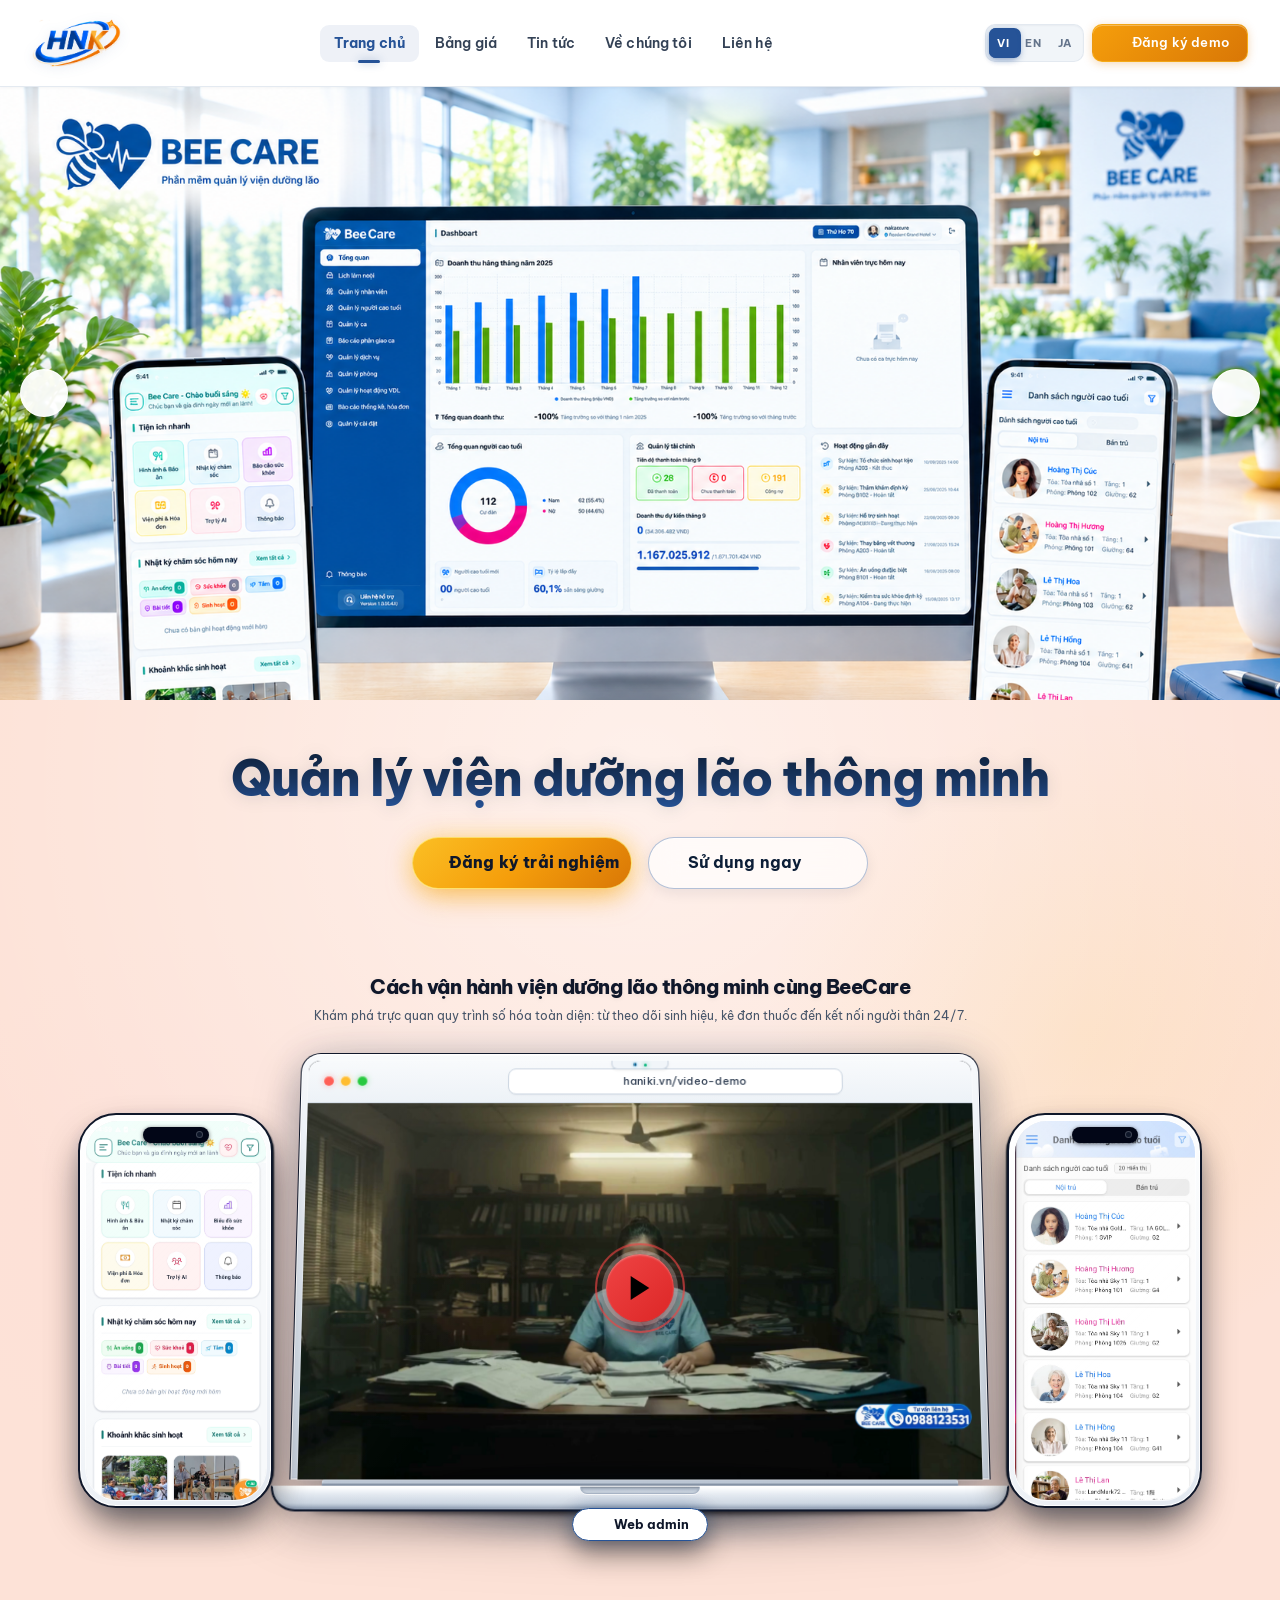
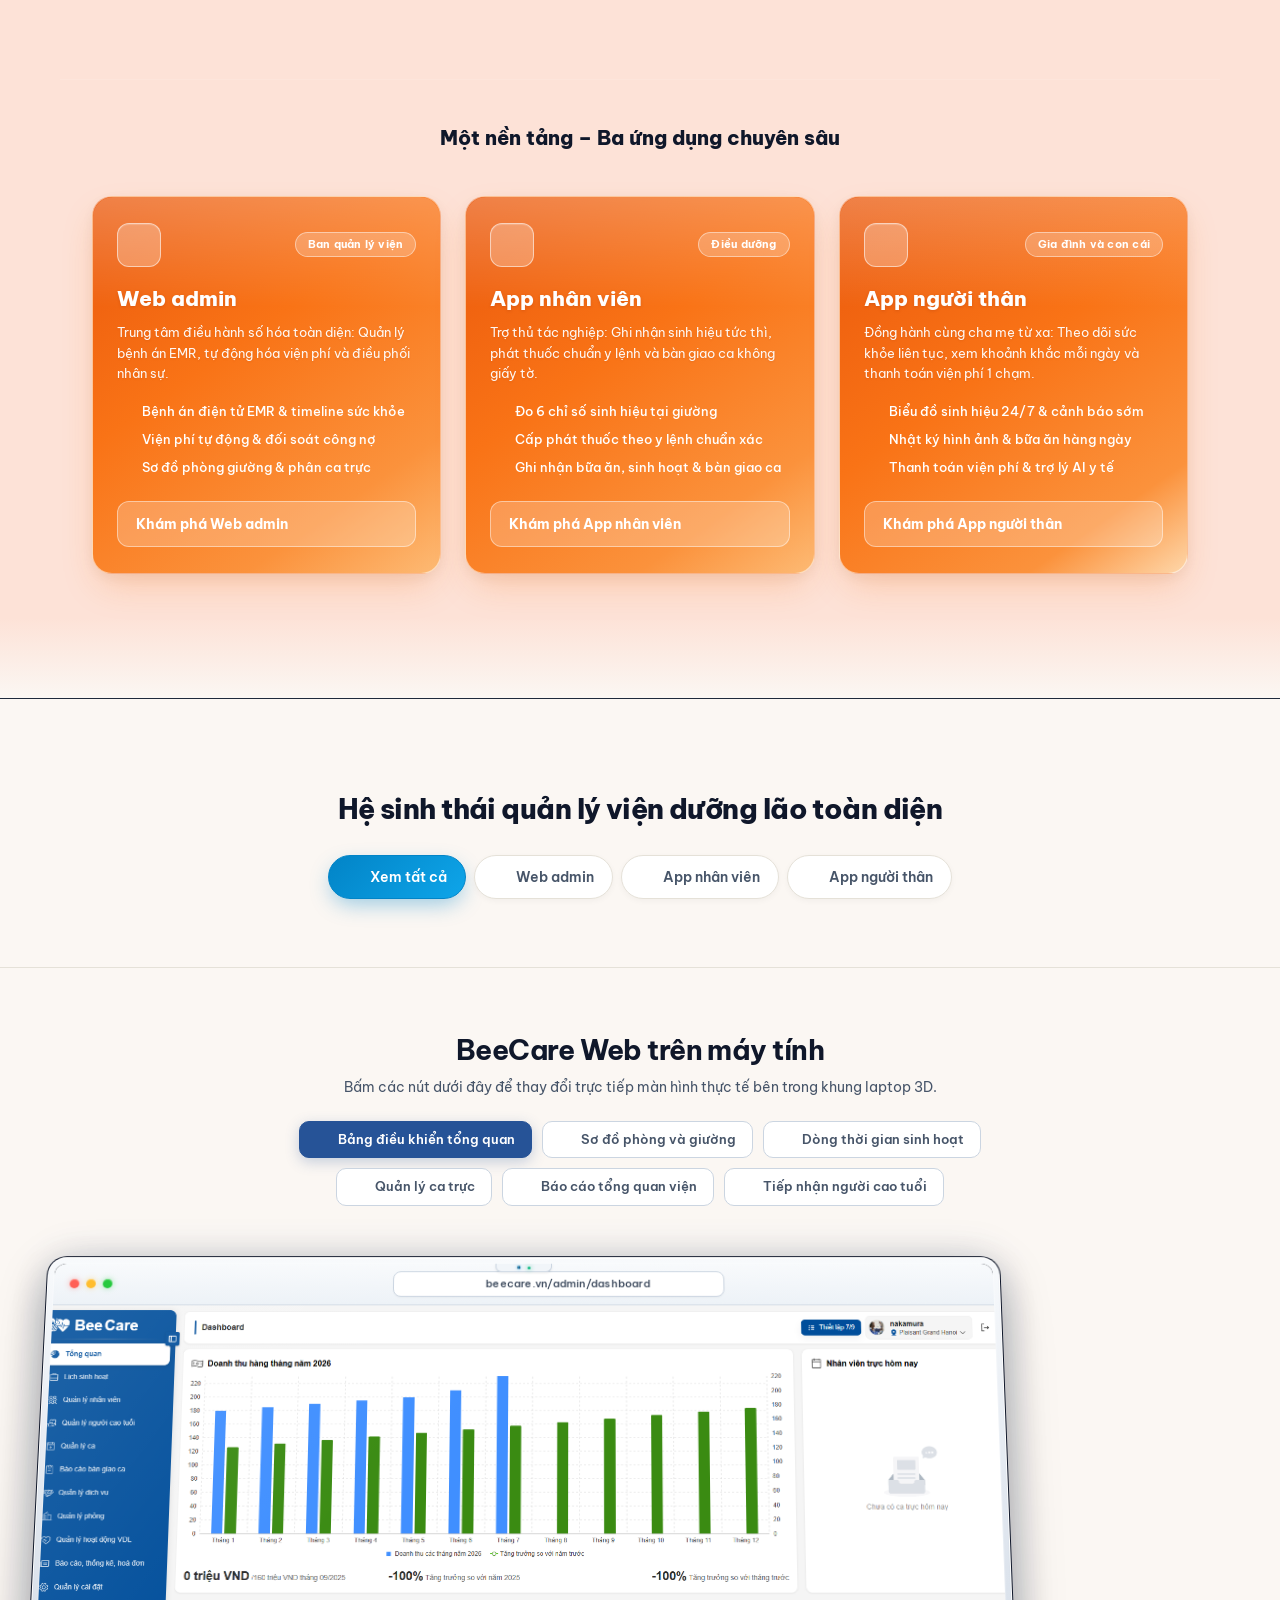
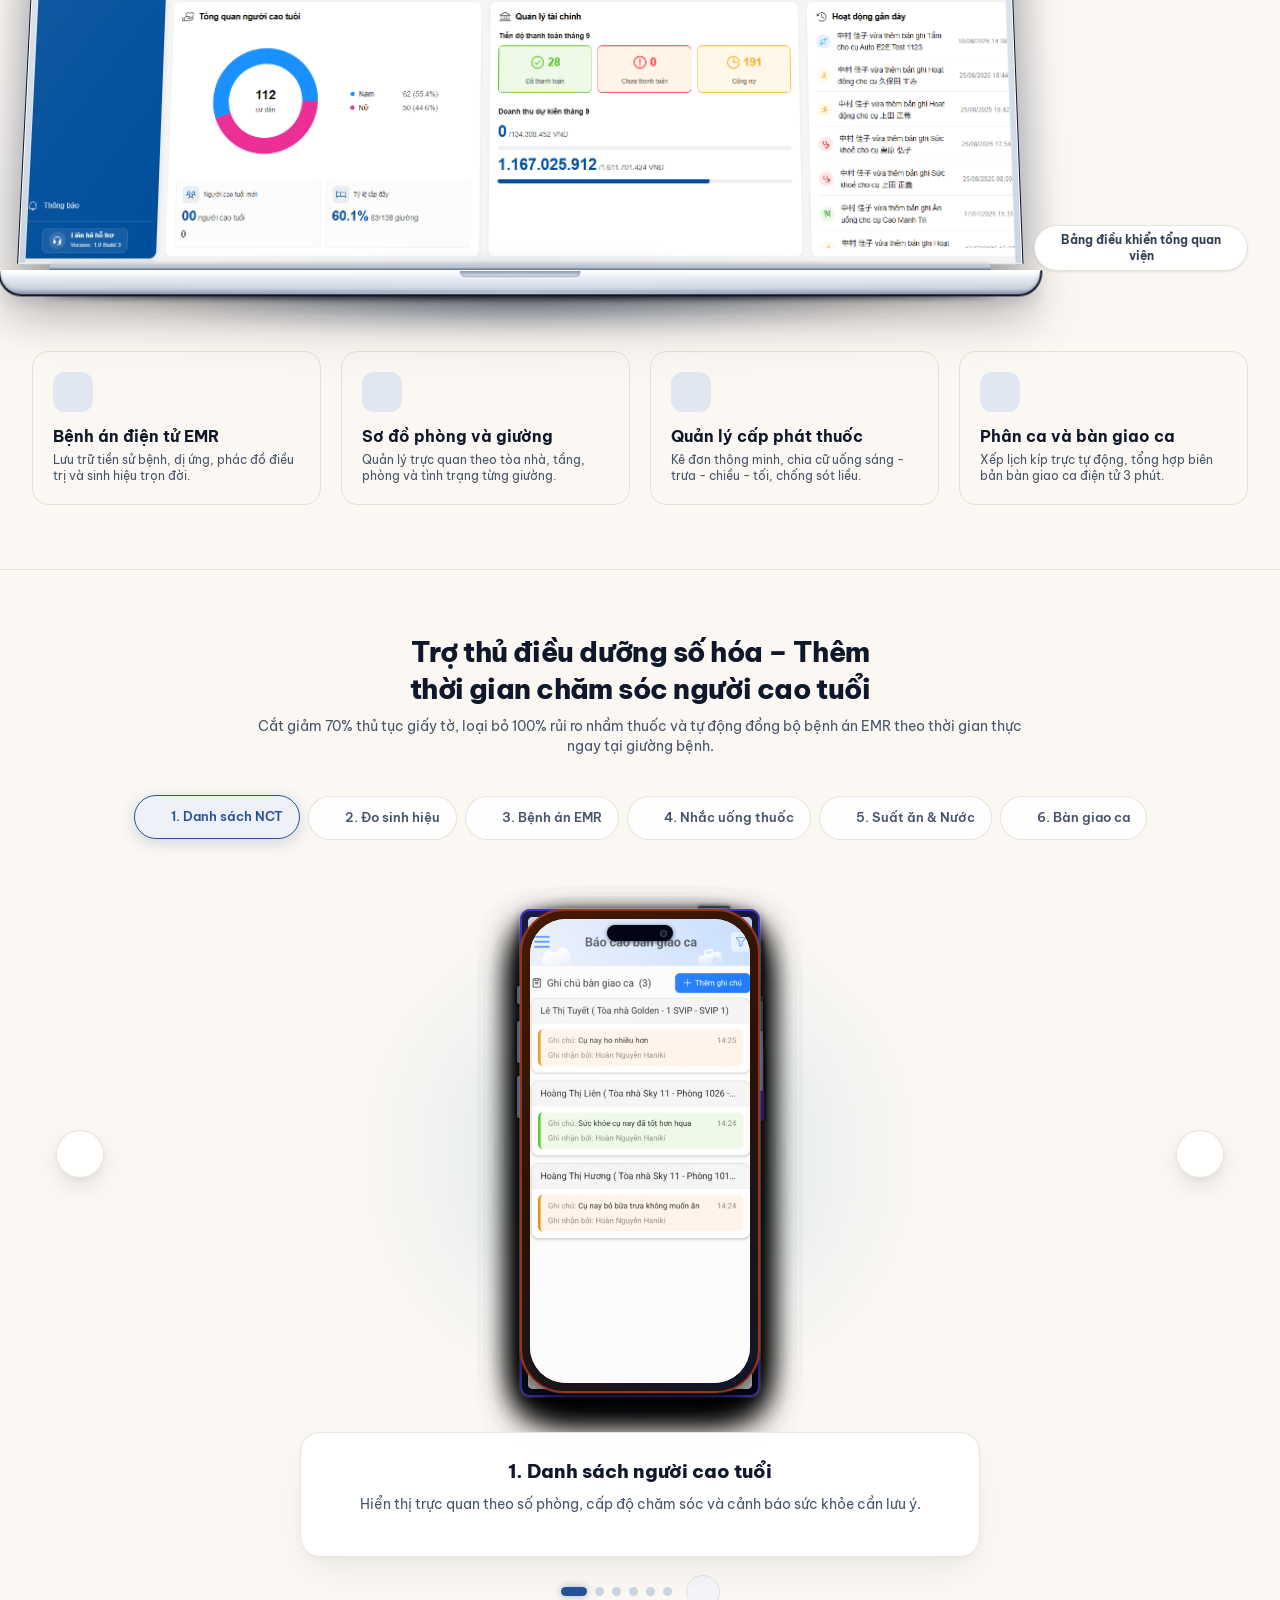
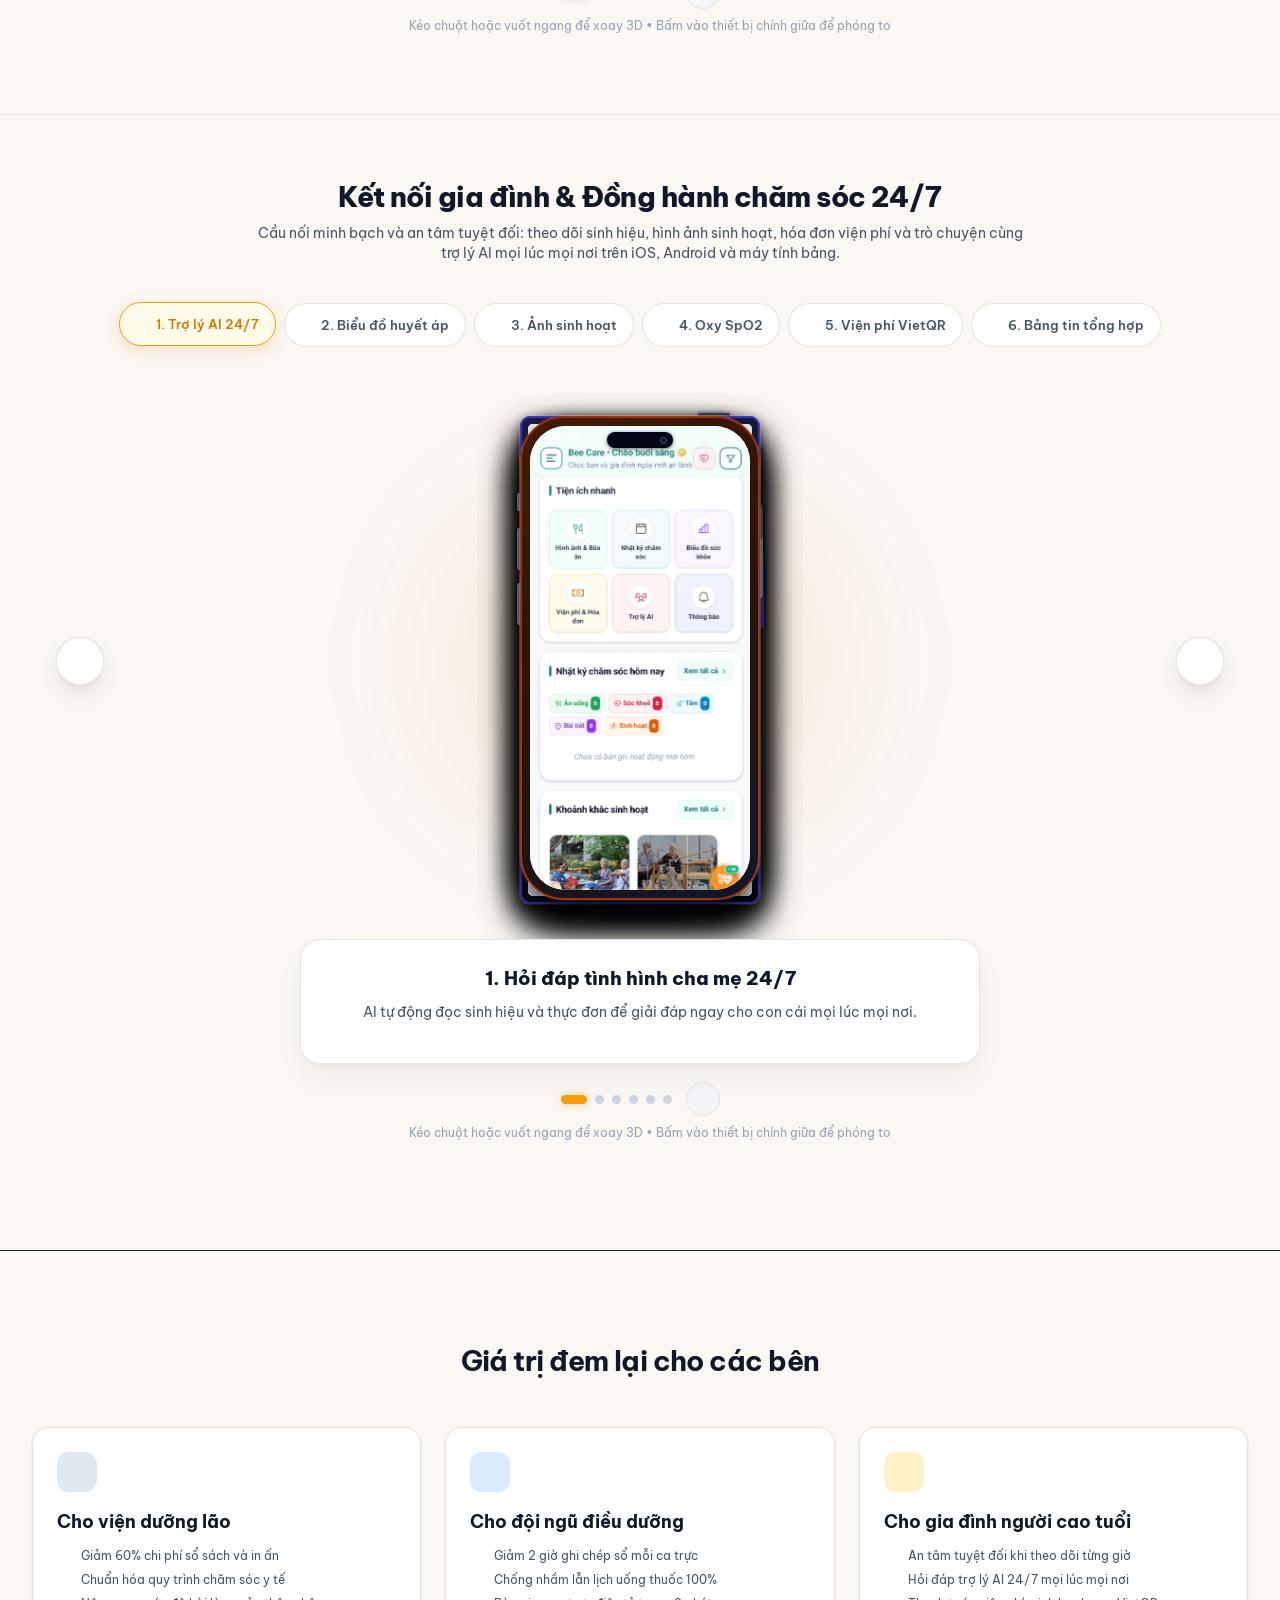
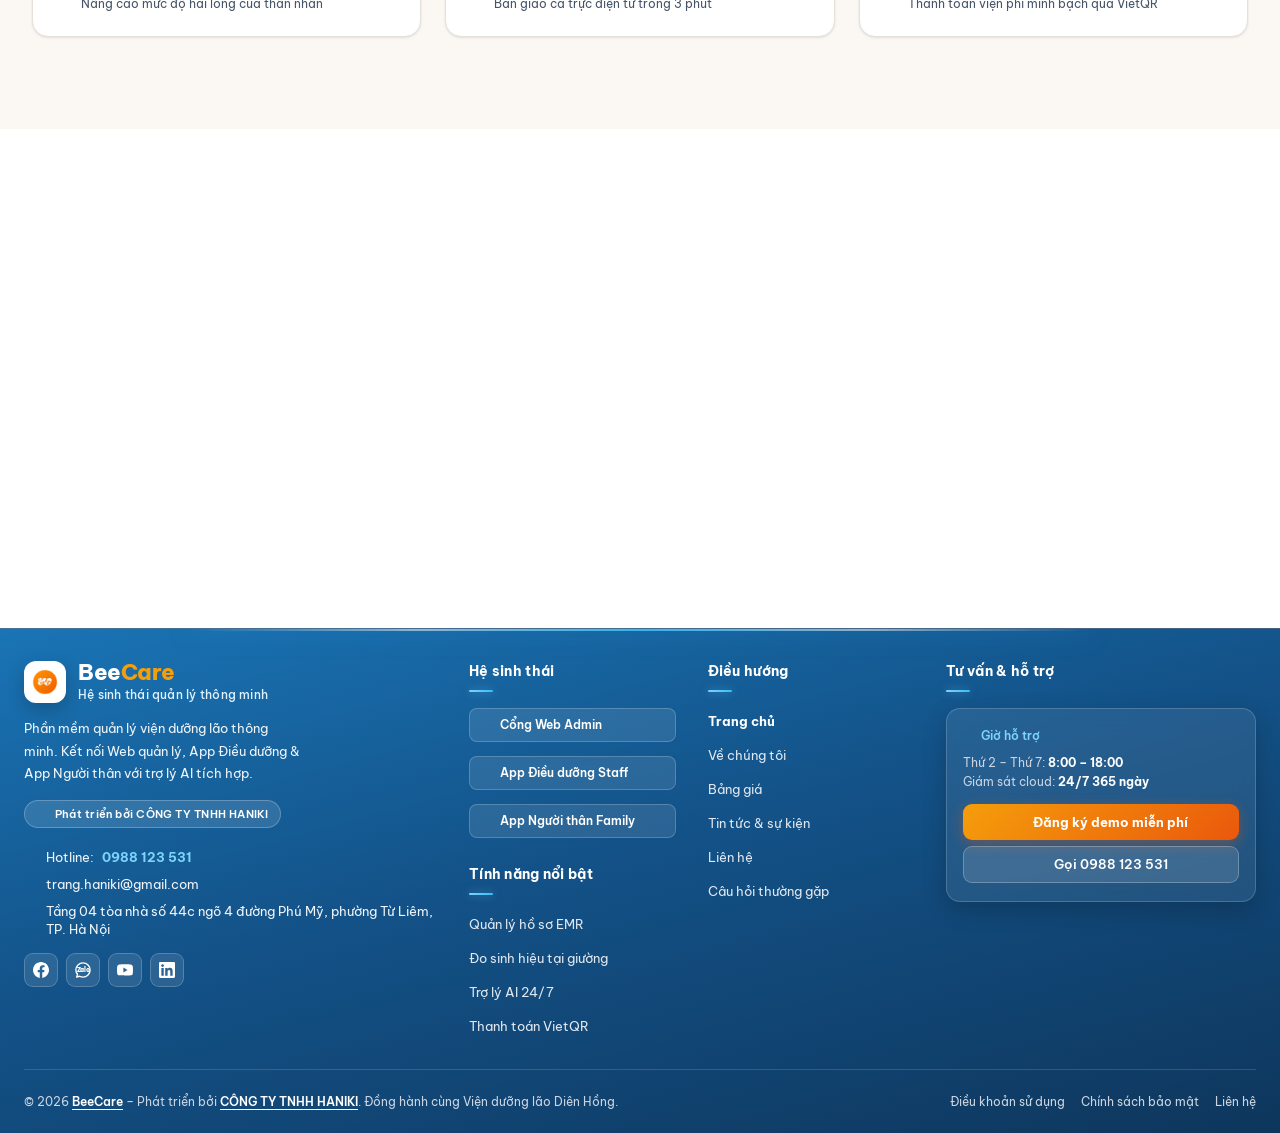
==== index.html @ be1ddb6f "Sửa website" ====
<!DOCTYPE html>
<html lang="vi" class="scroll-smooth">

<head>
  <meta charset="UTF-8" />
  <meta name="viewport" content="width=device-width, initial-scale=1.0" />
  <title>BeeCare – Quản lý viện dưỡng lão thông minh</title>
  <meta name="description"
    content="BeeCare – Phần mềm quản lý viện dưỡng lão thông minh. Cổng web quản lý, app điều dưỡng tại giường và app người thân tích hợp trợ lý AI." />

  <!-- Fonts -->
  <link rel="preconnect" href="https://fonts.googleapis.com" />
  <link rel="preconnect" href="https://fonts.gstatic.com" crossorigin />
  <link
    href="https://fonts.googleapis.com/css2?family=Be+Vietnam+Pro:ital,wght@0,300;0,400;0,500;0,600;0,700;0,800;0,900;1,400;1,600&family=Inter:wght@300;400;500;600;700;800&family=Noto+Sans+JP:wght@400;500;700&display=swap"
    rel="stylesheet" />

  <!-- AOS Scroll Animations -->
  <link rel="stylesheet" href="assets/aos.css" />
  <script src="assets/aos.js"></script>

  <!-- Lucide Icons -->
  <script src="https://unpkg.com/lucide@latest/dist/umd/lucide.min.js"></script>

  <!-- Stylesheets -->
  <link rel="stylesheet" href="assets/output.css?v=20261002_v5" />
  <link rel="stylesheet" href="assets/style.css?v=20261007_v20" />
  <link rel="icon" href="assets/app_icon_512x512.png" type="image/png">

  <!-- Preload primary showcase screenshots for instant zero-latency tab switching -->
  <link rel="preload" as="image" href="assets/screenshots/web-dashboard.png" />
  <link rel="preload" as="image" href="assets/screenshots/staff-residents.png" />
  <link rel="preload" as="image" href="assets/screenshots/family-ai.png" />
</head>

<body class="font-body text-slate-800 bg-[#FBF7F3]">

  <!-- ===================== PRELOADER ===================== -->
  <div id="preloader">
    <div class="flex flex-col items-center gap-5">
      <div class="preloader-heart-wrap">
        <svg class="preloader-heart-icon" width="68" height="68" viewBox="0 0 24 24" fill="none" xmlns="http://www.w3.org/2000/svg">
          <path class="heart-outline-path" d="M19 14c1.49-1.46 3-3.21 3-5.5A5.5 5.5 0 0 0 16.5 3c-1.76 0-3 .5-4.5 2-1.5-1.5-2.74-2-4.5-2A5.5 5.5 0 0 0 2 8.5c0 2.3 1.5 4.05 3 5.5l7 7Z"/>
          <path class="heart-pulse-path" d="M3.22 12H9.5l.5-1 2 4.5 2-7 1.5 3.5h5.27"/>
        </svg>
        <span class="absolute w-2.5 h-2.5 bg-amber-400 rounded-full animate-ping pointer-events-none" style="top: 35%; left: 58%;"></span>
      </div>

      <svg class="ecg-line" viewBox="0 0 260 60">
        <path class="ecg-path"
          d="M0,30 L40,30 L50,30 L55,10 L60,50 L65,5 L72,55 L78,30 L120,30 L130,30 L135,10 L140,50 L145,5 L152,55 L158,30 L200,30 L210,30 L215,10 L220,50 L225,5 L232,55 L238,30 L260,30" />
      </svg>

      <div class="preloader-brand-wrap">
        <div class="preloader-brand-logo">
          <span class="preloader-bee">Bee</span><span class="preloader-care">Care</span>
        </div>
      </div>
    </div>
  </div>

  <!-- ===================== UNIFIED ELITE REFINED HEADER ===================== -->
  <nav id="navbar">
    <div class="max-w-7xl mx-auto px-4 sm:px-6 lg:px-8">
      <div class="flex items-center justify-between h-[80px] sm:h-[86px]">
        
        <!-- CỤM TRÁI: Logo HNK -->
        <div class="flex items-center gap-3 shrink-0">
          <a href="index.html" class="nav-brand-wrap" aria-label="HNK - HANIKI">
            <img src="assets/logo-hnk.png" alt="Logo HNK" class="nav-brand-logo-img" />
          </a>
        </div>

        <!-- CỤM GIỮA: Navigation Links (>= 1024px) -->
        <div class="nav-menu-desktop">
          <a href="index.html" class="nav-menu-item active">
            <span data-i18n="nav_home">Trang chủ</span>
          </a>
          <a href="pricing.html" class="nav-menu-item">
            <span data-i18n="nav_pricing">Bảng giá</span>
          </a>
          <a href="news.html" class="nav-menu-item">
            <span data-i18n="nav_news">Tin tức</span>
          </a>
          <a href="company.html" class="nav-menu-item">
            <span data-i18n="nav_company">Về chúng tôi</span>
          </a>
          <a href="contact.html" class="nav-menu-item">
            <span data-i18n="nav_contact">Liên hệ</span>
          </a>
        </div>

        <!-- CỤM PHẢI: Segmented Language Switcher + Demo CTA + Mobile Hamburger (Bỏ số điện thoại) -->
        <div class="flex items-center gap-2 sm:gap-2.5 shrink-0">
          
          <!-- Segmented Glass Language Switcher -->
          <div class="nav-lang-switcher">
            <button type="button" class="nav-lang-btn lang-btn active" data-lang="vi" onclick="setLanguage('vi')">VI</button>
            <button type="button" class="nav-lang-btn lang-btn" data-lang="en" onclick="setLanguage('en')">EN</button>
            <button type="button" class="nav-lang-btn lang-btn" data-lang="ja" onclick="setLanguage('ja')">JA</button>
          </div>

          <!-- Primary CTA Button -->
          <a href="contact.html" class="nav-cta-btn hidden sm:inline-flex">
            <i data-lucide="calendar-check" class="w-4 h-4"></i>
            <span class="hidden sm:inline" data-i18n="nav_demo">Đăng ký demo</span>
            <span class="sm:hidden" data-i18n="nav_demo_mobile">Demo</span>
          </a>

          <!-- Mobile Menu Hamburger Button -->
          <button id="mobile-menu-toggle" type="button" class="nav-hamburger-btn" aria-label="Mở menu điều hướng">
            <i data-lucide="menu" class="w-5 h-5"></i>
          </button>

        </div>

      </div>
    </div>

    <!-- Mobile Navigation Drawer -->
    <div id="mobile-menu-drawer" class="hidden">
      <div class="flex flex-col gap-1 pb-2">
        <a href="index.html" class="mobile-nav-link active">
          <i data-lucide="home" class="w-4 h-4 text-teal-400"></i>
          <span data-i18n="nav_home">Trang chủ</span>
        </a>
        <a href="pricing.html" class="mobile-nav-link">
          <i data-lucide="tag" class="w-4 h-4 text-teal-400"></i>
          <span data-i18n="nav_pricing">Bảng giá</span>
        </a>
        <a href="news.html" class="mobile-nav-link">
          <i data-lucide="newspaper" class="w-4 h-4 text-teal-400"></i>
          <span data-i18n="nav_news">Tin tức</span>
        </a>
        <a href="company.html" class="mobile-nav-link">
          <i data-lucide="building-2" class="w-4 h-4 text-teal-400"></i>
          <span data-i18n="nav_company">Về chúng tôi</span>
        </a>
        <a href="contact.html" class="mobile-nav-link">
          <i data-lucide="phone-call" class="w-4 h-4 text-teal-400"></i>
          <span data-i18n="nav_contact">Liên hệ</span>
        </a>
      </div>
    </div>
  </nav>

  <!-- ===================== HERO COVER BANNER SLIDER (BEE CARE ADS) ===================== -->
  <section id="hero-banner-slider" class="hero-cover-slider-section" aria-label="Banner giới thiệu BeeCare">
    <div class="hero-cover-slider-inner relative w-full">
      
      <!-- Slide Track -->
      <div id="cover-slider-track" class="relative w-full h-full">
        <!-- Slide 1: Bộ giao diện BeeCare hiện đại -->
        <div class="cover-slide active" data-index="0">
          <img src="assets/banners/banner-modern-ui.png" alt="BeeCare – Bộ giao diện quản lý viện dưỡng lão hiện đại" class="select-none pointer-events-none" loading="eager" fetchpriority="high">
        </div>
        <!-- Slide 2: Ảnh trên cùng (Hệ sinh thái công nghệ quản lý và chăm sóc toàn diện) -->
        <div class="cover-slide" data-index="1">
          <img src="assets/banners/banner-2.png" alt="BeeCare – Hệ sinh thái công nghệ quản lý và chăm sóc toàn diện" class="select-none pointer-events-none" loading="lazy">
        </div>
        <!-- Slide 3: Ảnh bìa 3 (Chăm sóc toàn diện với AI & VietQR) -->
        <div class="cover-slide" data-index="2">
          <img src="assets/banners/banner-3.png" alt="Chăm sóc người cao tuổi toàn diện với AI – BeeCare" class="select-none pointer-events-none" loading="lazy">
        </div>
      </div>

      <!-- Left Navigation Arrow (<) -->
      <button id="cover-slider-prev" type="button" class="cover-nav-arrow cover-nav-arrow--left" aria-label="Slide trước">
        <i data-lucide="chevron-left" class="w-6 h-6 stroke-[2.5]"></i>
      </button>

      <!-- Right Navigation Arrow (>) -->
      <button id="cover-slider-next" type="button" class="cover-nav-arrow cover-nav-arrow--right" aria-label="Slide tiếp theo">
        <i data-lucide="chevron-right" class="w-6 h-6 stroke-[2.5]"></i>
      </button>

      <!-- Bottom Pagination Pill Capsule: [ ── • • 1/3 ] -->
      <div class="absolute bottom-4 sm:bottom-6 left-1/2 -translate-x-1/2 z-20">
        <div class="cover-pagination-pill">
          <div id="cover-dots" class="flex items-center gap-2">
            <button type="button" class="cover-dot cover-dot-active" data-slide="0" aria-label="Chuyển đến ảnh 1"></button>
            <button type="button" class="cover-dot" data-slide="1" aria-label="Chuyển đến ảnh 2"></button>
            <button type="button" class="cover-dot" data-slide="2" aria-label="Chuyển đến ảnh 3"></button>
          </div>
          <span class="text-white/30 text-xs select-none">|</span>
          <span id="cover-counter" class="cover-counter-text">1/3</span>
        </div>
      </div>

    </div>
  </section>

  <section id="home" class="hero-section flex flex-col items-center justify-center relative pb-16 overflow-hidden">
    <!-- Ambient Light Glows - Warm apricot & peach ambient radiance -->
    <div class="absolute top-6 left-1/2 -translate-x-1/2 w-[880px] h-[450px] bg-amber-200/30 rounded-full blur-[120px] pointer-events-none"></div>
    <div class="absolute top-36 right-10 w-[500px] h-[500px] bg-rose-200/25 rounded-full blur-[130px] pointer-events-none"></div>
    <div class="absolute top-44 left-10 w-[460px] h-[460px] bg-orange-200/25 rounded-full blur-[120px] pointer-events-none"></div>

    <div class="max-w-5xl mx-auto px-4 sm:px-6 text-center relative z-10 w-full mb-8 sm:mb-10">
      
      <!-- Main Headline (Sentence case, Balanced & Harmonious) -->
      <div class="hero-headline-wrap" data-aos="fade-up" data-aos-delay="100">
        <h1 class="hero-main-title">
          <span class="hero-title-gradient" data-i18n="hero_title">Quản lý viện dưỡng lão thông minh</span>
        </h1>
      </div>

      <!-- 5. High-Conversion CTA Buttons -->
      <div class="hero-cta-group" data-aos="fade-up" data-aos-delay="200">
        <a href="contact.html" class="hero-cta-primary">
          <i data-lucide="sparkles" class="w-4 h-4 text-amber-950 flex-shrink-0"></i>
          <span data-i18n="hero_cta_demo">Đăng ký trải nghiệm</span>
        </a>
        <a href="contact.html" class="hero-cta-secondary group">
          <span data-i18n="hero_cta_sim">Sử dụng ngay</span>
          <i data-lucide="arrow-right" class="w-4 h-4 text-[#265397] flex-shrink-0"></i>
        </a>
      </div>

    </div>

    <!-- 3D HERO STAGE: LAPTOP IN CENTER + 2 FLANKING UPRIGHT PHONES -->
    <div class="max-w-[1360px] mx-auto px-4 sm:px-6 lg:px-8 w-full relative z-20 mb-14 sm:mb-18" data-aos="zoom-in" data-aos-delay="300">
      
      <!-- Video Section Heading -->
      <div class="text-center mb-6 sm:mb-8">
        <h2 class="hero-video-title text-xl sm:text-2xl md:text-3xl font-extrabold text-slate-900 tracking-tight" data-i18n="hero_video_title">
          Cách vận hành viện dưỡng lão thông minh cùng BeeCare
        </h2>
        <p class="text-slate-600 text-xs sm:text-sm mt-2 max-w-2xl mx-auto font-normal" data-i18n="hero_video_subtitle">
          Khám phá trực quan quy trình số hóa toàn diện: từ theo dõi sinh hiệu, kê đơn thuốc đến kết nối người thân 24/7.
        </p>
      </div>

      <!-- 3D Stage: Center Laptop Video + 2 Flanking Upright Phones (Flexbox layout) -->
      <div class="stage-3d relative flex items-end justify-center pb-8 sm:pb-12">
        
        <!-- Flanking Left: iPhone Upright (Family App with AI) -->
        <div class="phone-3d phone-tilt-left z-20 cursor-pointer hidden lg:block flex-shrink-0"
          onclick="openLightbox('assets/screenshots/family-home-2.png', 'Trang chủ hồ sơ sức khỏe người cao tuổi - App người thân')">
          <div class="phone-3d-case w-full">
            <span class="phone-btn-left-1"></span>
            <span class="phone-btn-left-2"></span>
            <span class="phone-btn-left-3"></span>
            <span class="phone-btn-right"></span>
            
            <div class="phone-3d-screen hero-screen-crossfade" id="family-hero-box">
              <div class="phone-dynamic-island">
                <span class="phone-island-camera"></span>
              </div>
              <img id="family-hero-screen-a" src="assets/screenshots/family-home-2.png" alt="Trang chủ người thân chi tiết cụ Đỗ Thị Hướng" data-i18n-alt="family_alt_home" class="crossfade-img is-front">
              <img id="family-hero-screen-b" src="assets/screenshots/family-home-2.png" alt="Trang chủ người thân chi tiết cụ Đỗ Thị Hướng" data-i18n-alt="family_alt_home" class="crossfade-img is-back">
              <div class="phone-hover-zoom pointer-events-none">
                <i data-lucide="zoom-in" class="w-5 h-5 text-amber-400"></i>
                <span data-i18n="click_to_zoom">Bấm phóng to</span>
              </div>
              <div class="phone-glare pointer-events-none"></div>
            </div>
          </div>
          <!-- Label pill -->
          <div class="text-center mt-3.5">
            <span class="hero-device-pill hero-device-pill--family">
              <i data-lucide="home" class="w-4 h-4"></i> <span data-i18n="hero_device_family">App người thân</span>
            </span>
          </div>
        </div>

        <!-- Centerpiece: 3D MacBook Pro Computer Video Display -->
        <div class="laptop-video-container relative z-10 mx-0">
          <div id="hero-laptop-3d" class="laptop-3d relative z-10 w-full">
            <!-- MacBook Screen Lid -->
            <div class="laptop-3d-lid">
              <div class="laptop-3d-screen laptop-video-screen">
                
                <!-- Integrated Webcam -->
                <div class="laptop-camera-bar">
                  <span class="laptop-camera-lens"></span>
                  <span class="laptop-camera-indicator"></span>
                </div>

                <!-- Realistic Safari / macOS Browser Topbar -->
                <div class="macbook-browser-bar">
                  <div class="macbook-dots">
                    <span class="mac-dot mac-dot-red"></span>
                    <span class="mac-dot mac-dot-yellow"></span>
                    <span class="mac-dot mac-dot-green"></span>
                  </div>
                  <div class="macbook-address-bar">
                    <i data-lucide="lock" class="w-3 h-3 text-emerald-600"></i>
                    <span class="text-[11px] font-mono text-slate-700 font-medium">haniki.vn/video-demo</span>
                  </div>
                  <div class="macbook-actions hidden sm:flex items-center gap-2.5 text-slate-500 w-[60px] justify-end">
                    <i data-lucide="share-2" class="w-3 h-3 hover:text-slate-800 transition-colors cursor-pointer"></i>
                    <i data-lucide="rotate-cw" class="w-3 h-3 hover:text-slate-800 transition-colors cursor-pointer"></i>
                  </div>
                </div>

                <!-- Video Screen Viewport -->
                <div class="laptop-video-viewport relative w-full h-full flex-1 bg-black overflow-hidden group">
                  <video id="hero-beecare-video" 
                    class="w-full h-full object-cover block cursor-pointer" 
                    preload="metadata" 
                    playsinline 
                    poster="assets/beecare-video-poster.jpg">
                    <source src="Beecare video giới thiệu.mp4" type="video/mp4">
                    <source src="Beecare%20video%20gi%E1%BB%9Bi%20thi%E1%BB%87u.mp4" type="video/mp4">
                    Trình duyệt của bạn không hỗ trợ phát thẻ video HTML5.
                  </video>

                  <!-- Big Centered Play Button (Disappears when playing) -->
                  <button id="hero-video-play-btn" 
                    type="button"
                    class="hero-video-play-btn"
                    aria-label="Phát video giới thiệu BeeCare">
                    <span class="hero-play-pulse-ring"></span>
                    <span class="hero-play-btn-core">
                      <svg class="w-8 h-8 sm:w-10 sm:h-10 text-white translate-x-0.5 fill-current" viewBox="0 0 24 24">
                        <polygon points="5 3 19 12 5 21 5 3"></polygon>
                      </svg>
                    </span>
                  </button>

                  <!-- Screen Glass Reflection Glare -->
                  <div class="laptop-glare pointer-events-none"></div>
                </div>

              </div>
            </div>

            <!-- Precision Machined Aluminum Hinge -->
            <div class="macbook-hinge"></div>

            <!-- Authentic MacBook Pro Unibody Base with Precision CNC Notch -->
            <div class="macbook-unibody-base">
              <div class="macbook-base-top-bevel"></div>
              <div class="macbook-thumb-notch"></div>
              <div class="macbook-base-reflection"></div>
              <div class="macbook-front-lip"></div>
            </div>
            <div class="laptop-contact-shadow"></div>
            <div class="laptop-shadow"></div>
            <div class="laptop-ambient-glow"></div>
          </div>

          <!-- Label pill: Web Admin -->
          <div class="text-center mt-3.5">
            <span class="hero-device-pill hero-device-pill--web">
              <i data-lucide="layout-dashboard" class="w-4 h-4"></i> <span data-i18n="hero_device_web">Web admin</span>
            </span>
          </div>
        </div>

        <!-- Flanking Right: iPhone Upright (Staff Bedside Vitals) -->
        <div class="phone-3d phone-tilt-right z-20 cursor-pointer hidden lg:block flex-shrink-0"
          onclick="openLightbox('assets/screenshots/staff-residents.png', 'Danh sách người cao tuổi phụ trách - App nhân viên')">
          <div class="phone-3d-case w-full">
            <span class="phone-btn-left-1"></span>
            <span class="phone-btn-left-2"></span>
            <span class="phone-btn-left-3"></span>
            <span class="phone-btn-right"></span>
            
            <div class="phone-3d-screen hero-screen-crossfade" id="staff-hero-box">
              <div class="phone-dynamic-island">
                <span class="phone-island-camera"></span>
              </div>
              <img id="staff-hero-screen-a" src="assets/screenshots/staff-residents.png" alt="Danh sách người cao tuổi điều dưỡng phụ trách" class="crossfade-img is-front">
              <img id="staff-hero-screen-b" src="assets/screenshots/staff-residents.png" alt="Danh sách người cao tuổi điều dưỡng phụ trách" class="crossfade-img is-back">
              <div class="phone-hover-zoom pointer-events-none">
                <i data-lucide="zoom-in" class="w-5 h-5 text-teal-400"></i>
                <span data-i18n="click_to_zoom">Bấm phóng to</span>
              </div>
              <div class="phone-glare pointer-events-none"></div>
            </div>
          </div>
          <!-- Label pill -->
          <div class="text-center mt-3.5">
            <span class="hero-device-pill hero-device-pill--staff">
              <i data-lucide="users" class="w-4 h-4"></i> <span data-i18n="hero_device_staff">App nhân viên</span>
            </span>
          </div>
        </div>

      </div>

    </div>

      <!-- ===================== QUICK TRI-APP SUMMARY STRIP ===================== -->
      <div class="tri-app-summary-strip max-w-6xl mx-auto px-4 sm:px-6 lg:px-8 w-full" data-aos="fade-up" data-aos-delay="200">
        <div class="tri-app-summary-header text-center max-w-2xl mx-auto">
          <h3 class="text-slate-900 font-heading font-extrabold text-xl sm:text-2xl" data-i18n="hero_apps_summary_title">
            Một nền tảng – Ba ứng dụng chuyên sâu
          </h3>
        </div>

        <div class="grid grid-cols-1 md:grid-cols-3 gap-6 lg:gap-8 items-stretch">
          
          <!-- Card 1: Web Management -->
          <div class="app-summary-card app-summary-card--web group">
            <div class="app-summary-card__glow"></div>
            <div class="app-summary-card__body">
              <div class="app-summary-card__header">
                <div class="app-summary-card__icon-box">
                  <i data-lucide="layout-dashboard" class="w-5 h-5"></i>
                </div>
                <span class="app-summary-card__badge" data-i18n="hero_sum_web_badge">
                  Ban quản lý viện
                </span>
              </div>
              <h4 class="app-summary-card__title" data-i18n="hero_sum_web_title">
                Web admin
              </h4>
              <p class="app-summary-card__desc" data-i18n="hero_sum_web_desc">
                Trung tâm điều hành số hóa toàn diện: Quản lý bệnh án EMR, tự động hóa viện phí và điều phối nhân sự.
              </p>
              <ul class="app-summary-card__features">
                <li class="app-summary-card__feature-item">
                  <i data-lucide="check-circle-2" class="app-summary-card__feature-icon"></i>
                  <span data-i18n="hero_sum_web_feat1">Bệnh án điện tử EMR & timeline sức khỏe</span>
                </li>
                <li class="app-summary-card__feature-item">
                  <i data-lucide="check-circle-2" class="app-summary-card__feature-icon"></i>
                  <span data-i18n="hero_sum_web_feat2">Viện phí tự động & đối soát công nợ</span>
                </li>
                <li class="app-summary-card__feature-item">
                  <i data-lucide="check-circle-2" class="app-summary-card__feature-icon"></i>
                  <span data-i18n="hero_sum_web_feat3">Sơ đồ phòng giường & phân ca trực</span>
                </li>
              </ul>
            </div>
            <button onclick="navigateToApp('web')" class="app-summary-btn app-summary-btn--web">
              <span data-i18n="hero_sum_web_action">Khám phá Web admin</span>
              <i data-lucide="arrow-right" class="w-4 h-4 transition-transform group-hover:translate-x-1"></i>
            </button>
          </div>

          <!-- Card 2: Staff Bedside App -->
          <div class="app-summary-card app-summary-card--staff group">
            <div class="app-summary-card__glow"></div>
            <div class="app-summary-card__body">
              <div class="app-summary-card__header">
                <div class="app-summary-card__icon-box">
                  <i data-lucide="stethoscope" class="w-5 h-5"></i>
                </div>
                <span class="app-summary-card__badge" data-i18n="hero_sum_staff_badge">
                  Điều dưỡng
                </span>
              </div>
              <h4 class="app-summary-card__title" data-i18n="hero_sum_staff_title">
                App nhân viên
              </h4>
              <p class="app-summary-card__desc" data-i18n="hero_sum_staff_desc">
                Trợ thủ tác nghiệp: Ghi nhận sinh hiệu tức thì, phát thuốc chuẩn y lệnh và bàn giao ca không giấy tờ.
              </p>
              <ul class="app-summary-card__features">
                <li class="app-summary-card__feature-item">
                  <i data-lucide="check-circle-2" class="app-summary-card__feature-icon"></i>
                  <span data-i18n="hero_sum_staff_feat1">Đo 6 chỉ số sinh hiệu tại giường</span>
                </li>
                <li class="app-summary-card__feature-item">
                  <i data-lucide="check-circle-2" class="app-summary-card__feature-icon"></i>
                  <span data-i18n="hero_sum_staff_feat2">Cấp phát thuốc theo y lệnh chuẩn xác</span>
                </li>
                <li class="app-summary-card__feature-item">
                  <i data-lucide="check-circle-2" class="app-summary-card__feature-icon"></i>
                  <span data-i18n="hero_sum_staff_feat3">Ghi nhận bữa ăn, sinh hoạt & bàn giao ca</span>
                </li>
              </ul>
            </div>
            <button onclick="navigateToApp('staff')" class="app-summary-btn app-summary-btn--staff">
              <span data-i18n="hero_sum_staff_action">Khám phá App nhân viên</span>
              <i data-lucide="arrow-right" class="w-4 h-4 transition-transform group-hover:translate-x-1"></i>
            </button>
          </div>

          <!-- Card 3: Family Mobile App -->
          <div class="app-summary-card app-summary-card--family group">
            <div class="app-summary-card__glow"></div>
            <div class="app-summary-card__body">
              <div class="app-summary-card__header">
                <div class="app-summary-card__icon-box">
                  <i data-lucide="heart-handshake" class="w-5 h-5"></i>
                </div>
                <span class="app-summary-card__badge" data-i18n="hero_sum_family_badge">
                  Gia đình và con cái
                </span>
              </div>
              <h4 class="app-summary-card__title" data-i18n="hero_sum_family_title">
                App người thân
              </h4>
              <p class="app-summary-card__desc" data-i18n="hero_sum_family_desc">
                Đồng hành cùng cha mẹ từ xa: Theo dõi sức khỏe liên tục, xem khoảnh khắc mỗi ngày và thanh toán viện phí 1 chạm.
              </p>
              <ul class="app-summary-card__features">
                <li class="app-summary-card__feature-item">
                  <i data-lucide="check-circle-2" class="app-summary-card__feature-icon"></i>
                  <span data-i18n="hero_sum_family_feat1">Biểu đồ sinh hiệu 24/7 & cảnh báo sớm</span>
                </li>
                <li class="app-summary-card__feature-item">
                  <i data-lucide="check-circle-2" class="app-summary-card__feature-icon"></i>
                  <span data-i18n="hero_sum_family_feat2">Nhật ký hình ảnh & bữa ăn hàng ngày</span>
                </li>
                <li class="app-summary-card__feature-item">
                  <i data-lucide="check-circle-2" class="app-summary-card__feature-icon"></i>
                  <span data-i18n="hero_sum_family_feat3">Thanh toán viện phí & trợ lý AI y tế</span>
                </li>
              </ul>
            </div>
            <button onclick="navigateToApp('family')" class="app-summary-btn app-summary-btn--family">
              <span data-i18n="hero_sum_family_action">Khám phá App người thân</span>
              <i data-lucide="arrow-right" class="w-4 h-4 transition-transform group-hover:translate-x-1"></i>
            </button>
          </div>

        </div>
      </div>
  </section>

    <!-- ===================== SECTION 1: HỆ SINH THÁI QUẢN LÝ VIỆN DƯỠNG LÃO TOÀN DIỆN ===================== -->
  <section id="ecosystem" class="section-padding bg-[#FBF7F3] relative border-t border-[#E5E1D8] ecosystem-mode-all">
    <div class="max-w-7xl mx-auto px-4 sm:px-6 lg:px-8">
      
      <!-- Unified Section Header -->
      <div class="text-center max-w-3xl mx-auto mb-10" data-aos="fade-up">
        <h2 class="font-heading font-extrabold text-3xl sm:text-4xl text-slate-900">
          <span data-i18n="eco_title">Hệ sinh thái quản lý viện dưỡng lão toàn diện</span>
        </h2>

        <!-- 3 App Interactive Selector Tabs -->
        <div class="app-tabs-container flex flex-wrap items-center justify-center gap-2 sm:gap-2.5 mt-6 py-1 px-1 max-w-full mx-auto">
          <button class="app-tab-btn active" onclick="switchAppTab('all', this)" id="tab-btn-all" title="Xem đồng thời cả 3 ứng dụng">
            <i data-lucide="layout-grid" class="w-4 h-4 text-blue-600"></i>
            <span data-i18n="eco_tab_all">Xem tất cả</span>
          </button>
          <button class="app-tab-btn" onclick="switchAppTab('web', this)" id="tab-btn-web">
            <i data-lucide="laptop" class="w-4 h-4 text-teal-600"></i>
            <span data-i18n="hero_device_web">Web admin</span>
          </button>
          <button class="app-tab-btn" onclick="switchAppTab('staff', this)" id="tab-btn-staff">
            <i data-lucide="stethoscope" class="w-4 h-4 text-cyan-600"></i>
            <span data-i18n="hero_device_staff">App nhân viên</span>
          </button>
          <button class="app-tab-btn" onclick="switchAppTab('family', this)" id="tab-btn-family">
            <i data-lucide="smartphone" class="w-4 h-4 text-amber-500"></i>
            <span data-i18n="hero_device_family">App người thân</span>
          </button>
        </div>
      </div>

    </div>

    <!-- PANEL 1: WEB MANAGEMENT -->
    <div id="panel-app-web" class="app-panel">
      <div id="web-showcase">
        
    <div class="max-w-7xl mx-auto px-4 sm:px-6 lg:px-8">
      <div class="text-center max-w-3xl mx-auto mb-10">
        <h2 class="font-heading font-bold text-3xl sm:text-4xl text-slate-900">
          <span data-i18n="panel_web_title">BeeCare Web trên máy tính</span>
        </h2>
        <p class="text-slate-600 text-sm sm:text-base mt-2" data-i18n="panel_web_desc">
          Bấm các nút dưới đây để thay đổi trực tiếp màn hình thực tế bên trong khung laptop 3D.
        </p>

        <!-- Interactive Screen Switcher Tabs -->
        <div class="screen-tabs-container flex flex-wrap justify-center gap-2.5 mt-6">
          <button class="screen-tab-btn active" onclick="switchLaptopScreen('assets/screenshots/web-dashboard.png', TRANSLATIONS[currentLang]['panel_web_tab1'] || 'Bảng điều khiển tổng quan', this)">
            <i data-lucide="layout-dashboard" class="w-4 h-4"></i> <span data-i18n="panel_web_tab1">Bảng điều khiển tổng quan</span>
          </button>
          <button class="screen-tab-btn" onclick="switchLaptopScreen('assets/screenshots/web-rooms.png', TRANSLATIONS[currentLang]['panel_web_tab2'] || 'Sơ đồ phòng và giường', this)">
            <i data-lucide="building-2" class="w-4 h-4"></i> <span data-i18n="panel_web_tab2">Sơ đồ phòng và giường</span>
          </button>
          <button class="screen-tab-btn" onclick="switchLaptopScreen('assets/screenshots/web-timeline.png', TRANSLATIONS[currentLang]['panel_web_tab3'] || 'Dòng thời gian sinh hoạt', this)">
            <i data-lucide="file-text" class="w-4 h-4"></i> <span data-i18n="panel_web_tab3">Dòng thời gian sinh hoạt</span>
          </button>
          <button class="screen-tab-btn" onclick="switchLaptopScreen('assets/screenshots/web-shifts.png', TRANSLATIONS[currentLang]['panel_web_tab4'] || 'Quản lý ca trực', this)">
            <i data-lucide="clock" class="w-4 h-4"></i> <span data-i18n="panel_web_tab4">Quản lý ca trực</span>
          </button>
          <button class="screen-tab-btn" onclick="switchLaptopScreen('assets/screenshots/web-report.png', TRANSLATIONS[currentLang]['panel_web_tab5'] || 'Báo cáo tổng quan viện', this)">
            <i data-lucide="bar-chart-3" class="w-4 h-4"></i> <span data-i18n="panel_web_tab5">Báo cáo tổng quan viện</span>
          </button>
          <button class="screen-tab-btn" onclick="switchLaptopScreen('assets/screenshots/web-admission.png', TRANSLATIONS[currentLang]['panel_web_tab6'] || 'Tiếp nhận người cao tuổi', this)">
            <i data-lucide="user-plus" class="w-4 h-4"></i> <span data-i18n="panel_web_tab6">Tiếp nhận người cao tuổi</span>
          </button>
        </div>
      </div>

      <!-- Giant 3D Laptop Display with Selected Screen -->
      <div class="stage-3d max-w-4xl mx-auto">
        <div class="laptop-3d mb-12 sm:mb-14">
          <div class="laptop-3d-lid">
            <!-- Screen bezel & display area -->
            <div class="laptop-3d-screen">
              <!-- Integrated top webcam bar -->
              <div class="laptop-camera-bar">
                <span class="laptop-camera-lens"></span>
                <span class="laptop-camera-indicator"></span>
              </div>

              <!-- Realistic macOS Safari/Chrome Browser Bar -->
              <div class="macbook-browser-bar">
                <div class="macbook-dots">
                  <span class="mac-dot mac-dot-red"></span>
                  <span class="mac-dot mac-dot-yellow"></span>
                  <span class="mac-dot mac-dot-green"></span>
                </div>
                <div class="macbook-address-bar">
                  <i data-lucide="lock" class="w-3 h-3 text-emerald-600"></i>
                  <span id="laptop-screen-url" class="macbook-url text-[11px] font-mono text-slate-700 font-medium">beecare.vn/admin/dashboard</span>
                </div>
                <div class="macbook-actions hidden sm:flex items-center gap-2.5 text-slate-500 w-[60px] justify-end">
                  <i data-lucide="share-2" class="w-3 h-3 hover:text-slate-800 transition-colors cursor-pointer" title="Chia sẻ"></i>
                  <i data-lucide="rotate-cw" class="w-3 h-3 hover:text-slate-800 transition-colors cursor-pointer" title="Tải lại"></i>
                </div>
              </div>

              <!-- Screen viewport -->
              <div class="laptop-screen-viewport relative cursor-pointer group" onclick="openLightbox(document.getElementById('laptop-main-screen').src, document.getElementById('laptop-screen-title').textContent)">
                <img id="laptop-main-screen" src="assets/screenshots/web-dashboard.png" alt="Màn hình Web quản lý"
                  class="laptop-screen-content w-full h-full object-cover object-top transition-all duration-300">
                <div class="laptop-glare pointer-events-none"></div>
                <div class="laptop-zoom-pill">
                  <i data-lucide="zoom-in" class="w-3.5 h-3.5 text-teal-400"></i>
                  <span data-i18n="idx_zoom_in">Bấm để phóng to</span>
                </div>
              </div>
            </div>
          </div>

          <!-- Precision Machined Aluminum Hinge -->
          <div class="macbook-hinge"></div>

          <!-- Authentic MacBook Pro Unibody Base -->
          <div class="macbook-unibody-base">
            <div class="macbook-base-top-bevel"></div>
            <div class="macbook-thumb-notch"></div>
            <div class="macbook-base-reflection"></div>
            <div class="macbook-front-lip"></div>
          </div>

          <!-- Multi-tier 3D Shadows & Lighting -->
          <div class="laptop-contact-shadow"></div>
          <div class="laptop-shadow"></div>
          <div class="laptop-ambient-glow"></div>
        </div>

        <!-- Current screen title caption -->
        <div class="text-center relative z-10 mt-6 sm:mt-8 mb-4">
          <span id="laptop-screen-title" class="inline-flex items-center gap-2 px-4 py-1.5 rounded-full bg-white text-slate-700 text-xs font-bold border border-slate-200 shadow-sm" data-i18n="panel_web_tab1">
            Bảng điều khiển tổng quan viện
          </span>
        </div>
      </div>

      <!-- Quick 4 Features of Web Management -->
      <div class="grid sm:grid-cols-2 lg:grid-cols-4 gap-5 mt-10 sm:mt-12">
        <div class="p-5 rounded-2xl bg-slate-50 border border-slate-200">
          <div class="w-10 h-10 rounded-xl bg-teal-100 text-teal-700 flex items-center justify-center font-bold mb-3">
            <i data-lucide="file-text" class="w-5 h-5"></i>
          </div>
          <h4 class="font-heading font-bold text-slate-900 text-base mb-1" data-i18n="panel_web_feat1_title">Bệnh án điện tử EMR</h4>
          <p class="text-slate-600 text-xs" data-i18n="panel_web_feat1_desc">Lưu trữ tiền sử bệnh, dị ứng, phác đồ điều trị và sinh hiệu trọn đời.</p>
        </div>

        <div class="p-5 rounded-2xl bg-slate-50 border border-slate-200">
          <div class="w-10 h-10 rounded-xl bg-teal-100 text-teal-700 flex items-center justify-center font-bold mb-3">
            <i data-lucide="building-2" class="w-5 h-5"></i>
          </div>
          <h4 class="font-heading font-bold text-slate-900 text-base mb-1" data-i18n="panel_web_feat2_title">Sơ đồ phòng và giường</h4>
          <p class="text-slate-600 text-xs" data-i18n="panel_web_feat2_desc">Quản lý trực quan theo tòa nhà, tầng, phòng và tình trạng từng giường.</p>
        </div>

        <div class="p-5 rounded-2xl bg-slate-50 border border-slate-200">
          <div class="w-10 h-10 rounded-xl bg-teal-100 text-teal-700 flex items-center justify-center font-bold mb-3">
            <i data-lucide="pill" class="w-5 h-5"></i>
          </div>
          <h4 class="font-heading font-bold text-slate-900 text-base mb-1" data-i18n="panel_web_feat3_title">Quản lý cấp phát thuốc</h4>
          <p class="text-slate-600 text-xs" data-i18n="panel_web_feat3_desc">Kê đơn thông minh, chia cữ uống sáng - trưa - chiều - tối, chống sót liều.</p>
        </div>

        <div class="p-5 rounded-2xl bg-slate-50 border border-slate-200">
          <div class="w-10 h-10 rounded-xl bg-teal-100 text-teal-700 flex items-center justify-center font-bold mb-3">
            <i data-lucide="clock" class="w-5 h-5"></i>
          </div>
          <h4 class="font-heading font-bold text-slate-900 text-base mb-1" data-i18n="panel_web_feat4_title">Phân ca và bàn giao ca</h4>
          <p class="text-slate-600 text-xs" data-i18n="panel_web_feat4_desc">Xếp lịch kíp trực tự động, tổng hợp biên bản bàn giao ca điện tử 3 phút.</p>
        </div>
      </div>

    </div>
  
      </div>
    </div>

<!-- PANEL 2: STAFF APP -->
    <div id="panel-app-staff" class="app-panel pt-6">
      <div id="staff-showcase">
        <div class="max-w-7xl mx-auto px-4 sm:px-6 lg:px-8">
          <div class="text-center max-w-3xl mx-auto mb-10">
            <h2 class="font-heading font-extrabold text-3xl sm:text-4xl text-slate-900">
              <span data-i18n="panel_staff_title">Trợ thủ điều dưỡng số hóa – Thêm thời gian chăm sóc người cao tuổi</span>
            </h2>
            <p class="text-slate-600 text-sm sm:text-base mt-2" data-i18n="panel_staff_desc">
              Cắt giảm 70% thủ tục giấy tờ, loại bỏ 100% rủi ro nhầm thuốc và tự động đồng bộ bệnh án EMR theo thời gian thực ngay tại giường bệnh.
            </p>
          </div>

          <!-- Top Carousel Navigation Controls & Mode Switch -->
          <div class="carousel-top-controls">
            <!-- 6 Feature Pills for Direct Jumping -->
            <div class="carousel-pills-nav" id="staff-carousel-pills">
              <button class="carousel-pill-btn active staff-pill" data-carousel-pill="staff-carousel-3d" data-index="0" onclick="staffCarousel.goTo(0)">
                <i data-lucide="users" class="w-3.5 h-3.5 text-teal-600"></i>
                <span data-i18n="panel_staff_tab1">1. Danh sách NCT</span>
              </button>
              <button class="carousel-pill-btn staff-pill" data-carousel-pill="staff-carousel-3d" data-index="1" onclick="staffCarousel.goTo(1)">
                <i data-lucide="activity" class="w-3.5 h-3.5 text-teal-600"></i>
                <span data-i18n="panel_staff_tab2">2. Đo sinh hiệu</span>
              </button>
              <button class="carousel-pill-btn staff-pill" data-carousel-pill="staff-carousel-3d" data-index="2" onclick="staffCarousel.goTo(2)">
                <i data-lucide="file-text" class="w-3.5 h-3.5 text-teal-600"></i>
                <span data-i18n="panel_staff_tab3">3. Bệnh án EMR</span>
              </button>
              <button class="carousel-pill-btn staff-pill" data-carousel-pill="staff-carousel-3d" data-index="3" onclick="staffCarousel.goTo(3)">
                <i data-lucide="pill" class="w-3.5 h-3.5 text-teal-600"></i>
                <span data-i18n="panel_staff_tab4">4. Nhắc uống thuốc</span>
              </button>
              <button class="carousel-pill-btn staff-pill" data-carousel-pill="staff-carousel-3d" data-index="4" onclick="staffCarousel.goTo(4)">
                <i data-lucide="utensils" class="w-3.5 h-3.5 text-teal-600"></i>
                <span data-i18n="panel_staff_tab5">5. Suất ăn & Nước</span>
              </button>
              <button class="carousel-pill-btn staff-pill" data-carousel-pill="staff-carousel-3d" data-index="5" onclick="staffCarousel.goTo(5)">
                <i data-lucide="clipboard-check" class="w-3.5 h-3.5 text-teal-600"></i>
                <span data-i18n="panel_staff_tab6">6. Bàn giao ca</span>
              </button>
            </div>

          </div>

          <!-- ===================== 3D ROTATING PHONE CAROUSEL (STAFF) ===================== -->
          <div class="phone-carousel-3d-wrap" id="staff-carousel-3d">
            <!-- 3D Perspective Stage -->
            <div class="phone-3d-stage">
              <!-- Ambient Radial Lighting Glow -->
              <div class="phone-stage-ambient-glow ambient-glow--staff"></div>

              <!-- Navigation Prev Arrow -->
              <button class="carousel-nav-btn prev-btn" onclick="staffCarousel.prev()" aria-label="Màn hình trước" data-i18n-label="common_aria_prev">
                <i data-lucide="chevron-left" class="w-6 h-6"></i>
              </button>

              <!-- 3D Deck of 6 Distinct Physical Devices -->
              <div class="phone-3d-deck">
                <!-- Slide 0: iPhone 16 Pro Deep Titanium (Danh sách NCT) -->
                <div class="phone-3d-slide" data-index="0">
                  <div class="phone-3d device-frame-1 group">
                    <div class="phone-3d-case">
                      <span class="phone-btn-left-1"></span>
                      <span class="phone-btn-left-2"></span>
                      <span class="phone-btn-left-3"></span>
                      <span class="phone-btn-right"></span>
                      <div class="phone-3d-screen">
                        <div class="phone-dynamic-island">
                          <span class="phone-island-camera"></span>
                        </div>
                        <img src="assets/screenshots/staff-residents.png" alt="Danh sách người cao tuổi" data-i18n-alt="staff_alt_residents">
                        <div class="phone-hover-zoom">
                          <i data-lucide="zoom-in" class="w-5 h-5 text-teal-400"></i>
                          <span data-i18n="common_click_zoom">Bấm phóng to</span>
                        </div>
                        <div class="phone-glare"></div>
                      </div>
                    </div>
                    <div class="device-floor-shadow"></div>
                  </div>
                </div>

                <!-- Slide 1: Samsung Galaxy S24 Ultra Sharp Frame (<span data-i18n="footer_feat2">Đo sinh hiệu tại giường</span>) -->
                <div class="phone-3d-slide" data-index="1">
                  <div class="phone-3d device-frame-2 group">
                    <div class="phone-3d-case">
                      <span class="phone-btn-right"></span>
                      <span class="phone-btn-right-vol"></span>
                      <div class="phone-3d-screen">
                        <div class="device-punchhole"></div>
                        <img src="assets/screenshots/staff-vitals.png" alt="Đo sinh hiệu tại giường" data-i18n-alt="footer_feat2">
                        <div class="phone-hover-zoom">
                          <i data-lucide="zoom-in" class="w-5 h-5 text-teal-400"></i>
                          <span data-i18n="common_click_zoom">Bấm phóng to</span>
                        </div>
                        <div class="phone-glare"></div>
                      </div>
                    </div>
                    <div class="device-floor-shadow"></div>
                  </div>
                </div>

                <!-- Slide 2: iPad / Tablet Retina Frame (Bệnh án EMR chi tiết) -->
                <div class="phone-3d-slide" data-index="2">
                  <div class="phone-3d device-frame-3 group">
                    <div class="phone-3d-case">
                      <div class="device-ipad-camera"></div>
                      <span class="phone-btn-ipad-top"></span>
                      <span class="phone-btn-ipad-vol"></span>
                      <div class="phone-3d-screen">
                        <img src="assets/screenshots/staff-detail.png" alt="Thông tin chi tiết người cao tuổi" data-i18n-alt="staff_alt_detail">
                        <div class="phone-hover-zoom">
                          <i data-lucide="zoom-in" class="w-5 h-5 text-teal-400"></i>
                          <span data-i18n="common_click_zoom">Bấm phóng to</span>
                        </div>
                        <div class="phone-glare"></div>
                      </div>
                    </div>
                    <div class="device-floor-shadow"></div>
                  </div>
                </div>

                <!-- Slide 3: Google Pixel Curved Pebble Frame (Checklist phát thuốc 5Đ) -->
                <div class="phone-3d-slide" data-index="3">
                  <div class="phone-3d device-frame-4 group">
                    <div class="phone-3d-case">
                      <span class="phone-btn-right"></span>
                      <span class="phone-btn-right-vol"></span>
                      <div class="phone-3d-screen">
                        <div class="device-punchhole"></div>
                        <img src="assets/screenshots/staff-meds.png" alt="Checklist phát thuốc" data-i18n-alt="staff_alt_meds">
                        <div class="phone-hover-zoom">
                          <i data-lucide="zoom-in" class="w-5 h-5 text-teal-400"></i>
                          <span data-i18n="common_click_zoom">Bấm phóng to</span>
                        </div>
                        <div class="phone-glare"></div>
                      </div>
                    </div>
                    <div class="device-floor-shadow"></div>
                  </div>
                </div>

                <!-- Slide 4: Galaxy Slate Titanium Frame (Chụp ảnh suất ăn & Nước) -->
                <div class="phone-3d-slide" data-index="4">
                  <div class="phone-3d device-frame-5 group">
                    <div class="phone-3d-case">
                      <span class="phone-btn-right"></span>
                      <span class="phone-btn-right-vol"></span>
                      <div class="phone-3d-screen">
                        <div class="device-punchhole"></div>
                        <img src="assets/screenshots/staff-meal.png" alt="Ghi nhận bữa trưa thực tế" data-i18n-alt="staff_alt_meal">
                        <div class="phone-hover-zoom">
                          <i data-lucide="zoom-in" class="w-5 h-5 text-teal-400"></i>
                          <span data-i18n="common_click_zoom">Bấm phóng to</span>
                        </div>
                        <div class="phone-glare"></div>
                      </div>
                    </div>
                    <div class="device-floor-shadow"></div>
                  </div>
                </div>

                <!-- Slide 5: iPhone Pro Desert Gold Frame (Bàn giao ca trực điện tử) -->
                <div class="phone-3d-slide" data-index="5">
                  <div class="phone-3d device-frame-6 group">
                    <div class="phone-3d-case">
                      <span class="phone-btn-left-1"></span>
                      <span class="phone-btn-left-2"></span>
                      <span class="phone-btn-left-3"></span>
                      <span class="phone-btn-right"></span>
                      <div class="phone-3d-screen">
                        <div class="phone-dynamic-island">
                          <span class="phone-island-camera"></span>
                        </div>
                        <img src="assets/screenshots/staff-handover.png" alt="Báo cáo bàn giao ca trực" data-i18n-alt="staff_alt_handover">
                        <div class="phone-hover-zoom">
                          <i data-lucide="zoom-in" class="w-5 h-5 text-teal-400"></i>
                          <span data-i18n="common_click_zoom">Bấm phóng to</span>
                        </div>
                        <div class="phone-glare"></div>
                      </div>
                    </div>
                    <div class="device-floor-shadow"></div>
                  </div>
                </div>
              </div>

              <!-- Navigation Next Arrow -->
              <button class="carousel-nav-btn next-btn" onclick="staffCarousel.next()" aria-label="Màn hình tiếp theo" data-i18n-label="common_aria_next">
                <i data-lucide="chevron-right" class="w-6 h-6"></i>
              </button>
            </div>

            <!-- Synchronized Feature Spotlight Card -->
            <div class="carousel-feature-card" id="staff-feature-card">
              <h3 class="carousel-card-title" data-i18n="panel_staff_f1_title">1. Danh sách người cao tuổi</h3>
              <p class="carousel-card-desc" data-i18n="panel_staff_f1_desc">Hiển thị trực quan theo số phòng, cấp độ chăm sóc và cảnh báo sức khỏe cần lưu ý.</p>
            </div>

            <!-- Bottom Progress Dots & Autoplay Controller -->
            <div class="carousel-bottom-bar">
              <div class="carousel-dots-container" id="staff-carousel-dots">
                <button class="carousel-dot active staff-dot" data-carousel-dot="staff-carousel-3d" data-index="0" onclick="staffCarousel.goTo(0)" aria-label="Màn 1" data-i18n-label="common_aria_slide_1"></button>
                <button class="carousel-dot staff-dot" data-carousel-dot="staff-carousel-3d" data-index="1" onclick="staffCarousel.goTo(1)" aria-label="Màn 2" data-i18n-label="common_aria_slide_2"></button>
                <button class="carousel-dot staff-dot" data-carousel-dot="staff-carousel-3d" data-index="2" onclick="staffCarousel.goTo(2)" aria-label="Màn 3" data-i18n-label="common_aria_slide_3"></button>
                <button class="carousel-dot staff-dot" data-carousel-dot="staff-carousel-3d" data-index="3" onclick="staffCarousel.goTo(3)" aria-label="Màn 4" data-i18n-label="common_aria_slide_4"></button>
                <button class="carousel-dot staff-dot" data-carousel-dot="staff-carousel-3d" data-index="4" onclick="staffCarousel.goTo(4)" aria-label="Màn 5" data-i18n-label="common_aria_slide_5"></button>
                <button class="carousel-dot staff-dot" data-carousel-dot="staff-carousel-3d" data-index="5" onclick="staffCarousel.goTo(5)" aria-label="Màn 6" data-i18n-label="common_aria_slide_6"></button>
              </div>

              <!-- Play/Pause Button -->
              <button class="carousel-play-btn" id="staff-play-btn" onclick="staffCarousel.togglePlay()" title="Tự động xoay 3D" data-i18n-title="common_title_autoplay">
                <i data-lucide="pause" class="w-4 h-4"></i>
              </button>
            </div>
            <div class="carousel-swipe-hint">
              <i data-lucide="mouse-pointer" class="w-3.5 h-3.5"></i>
              <span data-i18n="common_3d_instruction">Kéo chuột hoặc vuốt ngang để xoay 3D • Bấm vào thiết bị chính giữa để phóng to</span>
            </div>
          </div>

          <!-- Fallback / Alternative Full 6-Device Grid View (Toggled via Mode Switch) -->
          <div class="phone-showcase-grid" id="staff-grid-view" style="display: none;">
            <!-- Screen 1: Danh sách người cao tuổi (iPhone frame) -->
            <div class="phone-card-item">
              <div class="phone-3d device-frame-1 cursor-pointer group"
                onclick="openLightbox('assets/screenshots/staff-residents.png', 'staff_lb_residents')">
                <div class="phone-3d-case">
                  <span class="phone-btn-left-1"></span>
                  <span class="phone-btn-left-2"></span>
                  <span class="phone-btn-left-3"></span>
                  <span class="phone-btn-right"></span>
                  <div class="phone-3d-screen">
                    <div class="phone-dynamic-island">
                      <span class="phone-island-camera"></span>
                    </div>
                    <img src="assets/screenshots/staff-residents.png" alt="Danh sách người cao tuổi" data-i18n-alt="staff_alt_residents">
                    <div class="phone-hover-zoom">
                      <i data-lucide="zoom-in" class="w-5 h-5 text-teal-400"></i>
                      <span data-i18n="common_click_zoom">Bấm phóng to</span>
                    </div>
                    <div class="phone-glare"></div>
                  </div>
                </div>
                <div class="device-floor-shadow"></div>
              </div>
              <div class="phone-card-caption mt-6">
                <span class="screenshot-chip bg-teal-100 text-teal-800" data-i18n="panel_staff_f1_tag">Quản trị danh sách</span>
                <h4 class="font-heading font-bold text-base text-slate-900 mt-1" data-i18n="panel_staff_f1_title">1. Danh sách người cao tuổi</h4>
                <p class="text-slate-500 text-xs mt-1.5 leading-relaxed" data-i18n="panel_staff_f1_desc">Hiển thị trực quan theo số phòng, cấp độ chăm sóc và cảnh báo sức khỏe cần lưu ý.</p>
              </div>
            </div>

            <!-- Screen 2: <span data-i18n="footer_feat2">Đo sinh hiệu tại giường</span> (Galaxy frame) -->
            <div class="phone-card-item">
              <div class="phone-3d device-frame-2 cursor-pointer group"
                onclick="openLightbox('assets/screenshots/staff-vitals.png', 'staff_lb_vitals')">
                <div class="phone-3d-case">
                  <span class="phone-btn-right"></span>
                  <span class="phone-btn-right-vol"></span>
                  <div class="phone-3d-screen">
                    <div class="device-punchhole"></div>
                    <img src="assets/screenshots/staff-vitals.png" alt="Đo sinh hiệu tại giường" data-i18n-alt="footer_feat2">
                    <div class="phone-hover-zoom">
                      <i data-lucide="zoom-in" class="w-5 h-5 text-teal-400"></i>
                      <span data-i18n="common_click_zoom">Bấm phóng to</span>
                    </div>
                    <div class="phone-glare"></div>
                  </div>
                </div>
                <div class="device-floor-shadow"></div>
              </div>
              <div class="phone-card-caption mt-6">
                <span class="screenshot-chip bg-teal-100 text-teal-800" data-i18n="panel_staff_f2_tag">Sinh hiệu & Cảnh báo</span>
                <h4 class="font-heading font-bold text-base text-slate-900 mt-1" data-i18n="panel_staff_f2_title">2. Đo sinh hiệu tại giường</h4>
                <p class="text-slate-500 text-xs mt-1.5 leading-relaxed" data-i18n="panel_staff_f2_desc">Nhập nhanh huyết áp, mạch, SpO2, nhiệt độ và tự động cảnh báo đỏ khi phát hiện bất thường.</p>
              </div>
            </div>

            <!-- Screen 3: Bệnh án EMR chi tiết (Tablet frame) -->
            <div class="phone-card-item">
              <div class="phone-3d device-frame-3 cursor-pointer group"
                onclick="openLightbox('assets/screenshots/staff-detail.png', 'staff_lb_detail')">
                <div class="phone-3d-case">
                  <div class="device-ipad-camera"></div>
                  <span class="phone-btn-ipad-top"></span>
                  <span class="phone-btn-ipad-vol"></span>
                  <div class="phone-3d-screen">
                    <img src="assets/screenshots/staff-detail.png" alt="Thông tin chi tiết người cao tuổi" data-i18n-alt="staff_alt_detail">
                    <div class="phone-hover-zoom">
                      <i data-lucide="zoom-in" class="w-5 h-5 text-teal-400"></i>
                      <span data-i18n="common_click_zoom">Bấm phóng to</span>
                    </div>
                    <div class="phone-glare"></div>
                  </div>
                </div>
                <div class="device-floor-shadow"></div>
              </div>
              <div class="phone-card-caption mt-6">
                <span class="screenshot-chip bg-teal-100 text-teal-800" data-i18n="panel_staff_f3_tag">Hồ sơ EMR cá nhân</span>
                <h4 class="font-heading font-bold text-base text-slate-900 mt-1" data-i18n="panel_staff_f3_title">3. Thông tin & Bệnh án chi tiết</h4>
                <p class="text-slate-500 text-xs mt-1.5 leading-relaxed" data-i18n="panel_staff_f3_desc">Tra cứu tiền sử bệnh, dị ứng thuốc, số điện thoại người nhà và phác đồ điều trị riêng biệt.</p>
              </div>
            </div>

            <!-- Screen 4: Checklist phát thuốc (Pixel frame) -->
            <div class="phone-card-item">
              <div class="phone-3d device-frame-4 cursor-pointer group"
                onclick="openLightbox('assets/screenshots/staff-meds.png', 'staff_lb_meds')">
                <div class="phone-3d-case">
                  <span class="phone-btn-right"></span>
                  <span class="phone-btn-right-vol"></span>
                  <div class="phone-3d-screen">
                    <div class="device-punchhole"></div>
                    <img src="assets/screenshots/staff-meds.png" alt="Checklist phát thuốc" data-i18n-alt="staff_alt_meds">
                    <div class="phone-hover-zoom">
                      <i data-lucide="zoom-in" class="w-5 h-5 text-teal-400"></i>
                      <span data-i18n="common_click_zoom">Bấm phóng to</span>
                    </div>
                    <div class="phone-glare"></div>
                  </div>
                </div>
                <div class="device-floor-shadow"></div>
              </div>
              <div class="phone-card-caption mt-6">
                <span class="screenshot-chip bg-teal-100 text-teal-800" data-i18n="panel_staff_f4_tag">Nhắc uống thuốc đúng giờ</span>
                <h4 class="font-heading font-bold text-base text-slate-900 mt-1" data-i18n="panel_staff_f4_title">4. Nhắc và kiểm soát uống thuốc đúng giờ</h4>
                <p class="text-slate-500 text-xs mt-1.5 leading-relaxed" data-i18n="panel_staff_f4_desc">Tự động nhắc cữ sáng, trưa, chiều, tối kèm hình ảnh viên thuốc trực quan. Điều dưỡng kiểm tra và tích nhận tại giường, đảm bảo không quên cữ và không nhầm thuốc.</p>
              </div>
            </div>

            <!-- Screen 5: Chụp ảnh suất ăn & Chấm điểm (Galaxy Slate frame) -->
            <div class="phone-card-item">
              <div class="phone-3d device-frame-5 cursor-pointer group"
                onclick="openLightbox('assets/screenshots/staff-meal.png', 'staff_lb_meal')">
                <div class="phone-3d-case">
                  <span class="phone-btn-right"></span>
                  <span class="phone-btn-right-vol"></span>
                  <div class="phone-3d-screen">
                    <div class="device-punchhole"></div>
                    <img src="assets/screenshots/staff-meal.png" alt="Ghi nhận bữa trưa thực tế" data-i18n-alt="staff_alt_meal">
                    <div class="phone-hover-zoom">
                      <i data-lucide="zoom-in" class="w-5 h-5 text-teal-400"></i>
                      <span data-i18n="common_click_zoom">Bấm phóng to</span>
                    </div>
                    <div class="phone-glare"></div>
                  </div>
                </div>
                <div class="device-floor-shadow"></div>
              </div>
              <div class="phone-card-caption mt-6">
                <span class="screenshot-chip bg-teal-100 text-teal-800" data-i18n="panel_staff_f5_tag">Dinh dưỡng & Bữa ăn</span>
                <h4 class="font-heading font-bold text-base text-slate-900 mt-1" data-i18n="panel_staff_f5_title">5. Ghi nhận khẩu phần & Dinh dưỡng</h4>
                <p class="text-slate-500 text-xs mt-1.5 leading-relaxed" data-i18n="panel_staff_f5_desc">Theo dõi chi tiết mức độ ăn từng bữa và lượng nước mỗi ngày. Dữ liệu tự động đồng bộ lên ứng dụng giúp người thân luôn yên tâm về chế độ ăn uống của cha mẹ.</p>
              </div>
            </div>

            <!-- Screen 6: Biên bản bàn giao ca trực (iPhone Pro frame) -->
            <div class="phone-card-item">
              <div class="phone-3d device-frame-6 cursor-pointer group"
                onclick="openLightbox('assets/screenshots/staff-handover.png', 'staff_lb_handover')">
                <div class="phone-3d-case">
                  <span class="phone-btn-left-1"></span>
                  <span class="phone-btn-left-2"></span>
                  <span class="phone-btn-left-3"></span>
                  <span class="phone-btn-right"></span>
                  <div class="phone-3d-screen">
                    <div class="phone-dynamic-island">
                      <span class="phone-island-camera"></span>
                    </div>
                    <img src="assets/screenshots/staff-handover.png" alt="Báo cáo bàn giao ca cho người sau" data-i18n-alt="staff_alt_handover">
                    <div class="phone-hover-zoom">
                      <i data-lucide="zoom-in" class="w-5 h-5 text-teal-400"></i>
                      <span data-i18n="common_click_zoom">Bấm phóng to</span>
                    </div>
                    <div class="phone-glare"></div>
                  </div>
                </div>
                <div class="device-floor-shadow"></div>
              </div>
              <div class="phone-card-caption mt-6">
                <span class="screenshot-chip bg-teal-100 text-teal-800" data-i18n="panel_staff_f6_tag">Bàn giao ca điện tử</span>
                <h4 class="font-heading font-bold text-base text-slate-900 mt-1" data-i18n="panel_staff_f6_title">6. Bàn giao ca trực điện tử</h4>
                <p class="text-slate-500 text-xs mt-1.5 leading-relaxed" data-i18n="panel_staff_f6_desc">Tổng hợp nhanh toàn bộ dặn dò y tế và công việc cần tiếp quản cho ca tiếp theo.</p>
              </div>
            </div>
          </div>
        </div>
      </div>
    </div>

    <!-- PANEL 3: FAMILY APP -->
    <div id="panel-app-family" class="app-panel pt-6">
      <div id="family-showcase">
        <div class="max-w-7xl mx-auto px-4 sm:px-6 lg:px-8">
          <div class="text-center max-w-3xl mx-auto mb-10">
            <h2 class="font-heading font-extrabold text-3xl sm:text-4xl text-slate-900">
              <span data-i18n="panel_family_title">Kết nối gia đình & Đồng hành chăm sóc 24/7</span>
            </h2>
            <p class="text-slate-600 text-sm sm:text-base mt-2" data-i18n="panel_family_desc">
              Cầu nối minh bạch và an tâm tuyệt đối: theo dõi sinh hiệu, hình ảnh sinh hoạt, hóa đơn viện phí và trò chuyện cùng trợ lý AI mọi lúc mọi nơi trên iOS, Android và máy tính bảng.
            </p>
          </div>

          <!-- Top Carousel Navigation Controls & Mode Switch -->
          <div class="carousel-top-controls">
            <!-- 6 Feature Pills for Direct Jumping -->
            <div class="carousel-pills-nav" id="family-carousel-pills">
              <button class="carousel-pill-btn active family-pill" data-carousel-pill="family-carousel-3d" data-index="0" onclick="familyCarousel.goTo(0)">
                <i data-lucide="bot" class="w-3.5 h-3.5 text-amber-600"></i>
                <span data-i18n="footer_feat3">1. Trợ lý AI 24/7</span>
              </button>
              <button class="carousel-pill-btn family-pill" data-carousel-pill="family-carousel-3d" data-index="1" onclick="familyCarousel.goTo(1)">
                <i data-lucide="heart-pulse" class="w-3.5 h-3.5 text-amber-600"></i>
                <span data-i18n="panel_family_tab2">2. Biểu đồ huyết áp</span>
              </button>
              <button class="carousel-pill-btn family-pill" data-carousel-pill="family-carousel-3d" data-index="2" onclick="familyCarousel.goTo(2)">
                <i data-lucide="camera" class="w-3.5 h-3.5 text-amber-600"></i>
                <span data-i18n="panel_family_tab3">3. Ảnh sinh hoạt</span>
              </button>
              <button class="carousel-pill-btn family-pill" data-carousel-pill="family-carousel-3d" data-index="3" onclick="familyCarousel.goTo(3)">
                <i data-lucide="wind" class="w-3.5 h-3.5 text-amber-600"></i>
                <span data-i18n="panel_family_tab4">4. Oxy SpO2</span>
              </button>
              <button class="carousel-pill-btn family-pill" data-carousel-pill="family-carousel-3d" data-index="4" onclick="familyCarousel.goTo(4)">
                <i data-lucide="receipt" class="w-3.5 h-3.5 text-amber-600"></i>
                <span data-i18n="panel_family_tab5">5. Viện phí VietQR</span>
              </button>
              <button class="carousel-pill-btn family-pill" data-carousel-pill="family-carousel-3d" data-index="5" onclick="familyCarousel.goTo(5)">
                <i data-lucide="layout" class="w-3.5 h-3.5 text-amber-600"></i>
                <span data-i18n="panel_family_tab6">6. Bảng tin tổng hợp</span>
              </button>
            </div>

          </div>

          <!-- ===================== 3D ROTATING PHONE CAROUSEL (FAMILY) ===================== -->
          <div class="phone-carousel-3d-wrap" id="family-carousel-3d">
            <!-- 3D Perspective Stage -->
            <div class="phone-3d-stage">
              <!-- Ambient Radial Lighting Glow -->
              <div class="phone-stage-ambient-glow ambient-glow--family"></div>

              <!-- Navigation Prev Arrow -->
              <button class="carousel-nav-btn prev-btn family-nav-btn" onclick="familyCarousel.prev()" aria-label="Màn hình trước" data-i18n-label="common_aria_prev">
                <i data-lucide="chevron-left" class="w-6 h-6"></i>
              </button>

              <!-- 3D Deck of 6 Distinct Physical Devices -->
              <div class="phone-3d-deck">
                <!-- Slide 0: iPhone 16 Pro Deep Titanium (<span data-i18n="footer_feat3">Trợ lý AI 24/7</span>) -->
                <div class="phone-3d-slide" data-index="0">
                  <div class="phone-3d device-frame-1 group">
                    <div class="phone-3d-case">
                      <span class="phone-btn-left-1"></span>
                      <span class="phone-btn-left-2"></span>
                      <span class="phone-btn-left-3"></span>
                      <span class="phone-btn-right"></span>
                      <div class="phone-3d-screen">
                        <div class="phone-dynamic-island">
                          <span class="phone-island-camera"></span>
                        </div>
                        <img src="assets/screenshots/family-ai.png" alt="Trợ lý AI 24/7" data-i18n-alt="footer_feat3">
                        <div class="phone-hover-zoom">
                          <i data-lucide="zoom-in" class="w-5 h-5 text-amber-400"></i>
                          <span data-i18n="common_click_zoom">Bấm phóng to</span>
                        </div>
                        <div class="phone-glare"></div>
                      </div>
                    </div>
                    <div class="device-floor-shadow"></div>
                  </div>
                </div>

                <!-- Slide 1: Samsung Galaxy S24 Ultra Sharp Frame (Biểu đồ huyết áp) -->
                <div class="phone-3d-slide" data-index="1">
                  <div class="phone-3d device-frame-2 group">
                    <div class="phone-3d-case">
                      <span class="phone-btn-right"></span>
                      <span class="phone-btn-right-vol"></span>
                      <div class="phone-3d-screen">
                        <div class="device-punchhole"></div>
                        <img src="assets/screenshots/family-vitals-bp.png" alt="Biểu đồ huyết áp" data-i18n-alt="family_alt_vitals_bp">
                        <div class="phone-hover-zoom">
                          <i data-lucide="zoom-in" class="w-5 h-5 text-amber-400"></i>
                          <span data-i18n="common_click_zoom">Bấm phóng to</span>
                        </div>
                        <div class="phone-glare"></div>
                      </div>
                    </div>
                    <div class="device-floor-shadow"></div>
                  </div>
                </div>

                <!-- Slide 2: iPad / Tablet Retina Frame (Ảnh sinh hoạt thực tế) -->
                <div class="phone-3d-slide" data-index="2">
                  <div class="phone-3d device-frame-3 group">
                    <div class="phone-3d-case">
                      <div class="device-ipad-camera"></div>
                      <span class="phone-btn-ipad-top"></span>
                      <span class="phone-btn-ipad-vol"></span>
                      <div class="phone-3d-screen">
                        <img src="assets/screenshots/family-activities.png" alt="Ảnh sinh hoạt thực tế của người cao tuổi" data-i18n-alt="family_alt_activities">
                        <div class="phone-hover-zoom">
                          <i data-lucide="zoom-in" class="w-5 h-5 text-amber-400"></i>
                          <span data-i18n="common_click_zoom">Bấm phóng to</span>
                        </div>
                        <div class="phone-glare"></div>
                      </div>
                    </div>
                    <div class="device-floor-shadow"></div>
                  </div>
                </div>

                <!-- Slide 3: Google Pixel Curved Pebble Frame (Theo dõi Oxy SpO2) -->
                <div class="phone-3d-slide" data-index="3">
                  <div class="phone-3d device-frame-4 group">
                    <div class="phone-3d-case">
                      <span class="phone-btn-right"></span>
                      <span class="phone-btn-right-vol"></span>
                      <div class="phone-3d-screen">
                        <div class="device-punchhole"></div>
                        <img src="assets/screenshots/family-vitals-spo2.png" alt="Biểu đồ bão hòa oxy SpO2" data-i18n-alt="family_alt_vitals_spo2">
                        <div class="phone-hover-zoom">
                          <i data-lucide="zoom-in" class="w-5 h-5 text-amber-400"></i>
                          <span data-i18n="common_click_zoom">Bấm phóng to</span>
                        </div>
                        <div class="phone-glare"></div>
                      </div>
                    </div>
                    <div class="device-floor-shadow"></div>
                  </div>
                </div>

                <!-- Slide 4: Galaxy Slate Titanium Frame (Bảng kê viện phí & VietQR) -->
                <div class="phone-3d-slide" data-index="4">
                  <div class="phone-3d device-frame-5 group">
                    <div class="phone-3d-case">
                      <span class="phone-btn-right"></span>
                      <span class="phone-btn-right-vol"></span>
                      <div class="phone-3d-screen">
                        <div class="device-punchhole"></div>
                        <img src="assets/screenshots/family-invoice.png" alt="Hóa đơn viện phí" data-i18n-alt="family_alt_invoice">
                        <div class="phone-hover-zoom">
                          <i data-lucide="zoom-in" class="w-5 h-5 text-amber-400"></i>
                          <span data-i18n="common_click_zoom">Bấm phóng to</span>
                        </div>
                        <div class="phone-glare"></div>
                      </div>
                    </div>
                    <div class="device-floor-shadow"></div>
                  </div>
                </div>

                <!-- Slide 5: iPhone Pro Desert Gold Frame (Trang chủ theo dõi người cao tuổi) -->
                <div class="phone-3d-slide" data-index="5">
                  <div class="phone-3d device-frame-6 group">
                    <div class="phone-3d-case">
                      <span class="phone-btn-left-1"></span>
                      <span class="phone-btn-left-2"></span>
                      <span class="phone-btn-left-3"></span>
                      <span class="phone-btn-right"></span>
                      <div class="phone-3d-screen">
                        <div class="phone-dynamic-island">
                          <span class="phone-island-camera"></span>
                        </div>
                        <img src="assets/screenshots/family-home-2.png" alt="Trang chủ người thân chi tiết cụ Đỗ Thị Hướng" data-i18n-alt="family_alt_home">
                        <div class="phone-hover-zoom">
                          <i data-lucide="zoom-in" class="w-5 h-5 text-amber-400"></i>
                          <span data-i18n="common_click_zoom">Bấm phóng to</span>
                        </div>
                        <div class="phone-glare"></div>
                      </div>
                    </div>
                    <div class="device-floor-shadow"></div>
                  </div>
                </div>
              </div>

              <!-- Navigation Next Arrow -->
              <button class="carousel-nav-btn next-btn family-nav-btn" onclick="familyCarousel.next()" aria-label="Màn hình tiếp theo" data-i18n-label="common_aria_next">
                <i data-lucide="chevron-right" class="w-6 h-6"></i>
              </button>
            </div>

            <!-- Synchronized Feature Spotlight Card -->
            <div class="carousel-feature-card" id="family-feature-card">
              <h3 class="carousel-card-title" data-i18n="panel_family_f1_title">1. Hỏi đáp tình hình cha mẹ 24/7</h3>
              <p class="carousel-card-desc" data-i18n="panel_family_f1_desc">AI tự động đọc sinh hiệu và thực đơn để giải đáp ngay cho con cái mọi lúc mọi nơi.</p>
            </div>

            <!-- Bottom Progress Dots & Autoplay Controller -->
            <div class="carousel-bottom-bar">
              <div class="carousel-dots-container" id="family-carousel-dots">
                <button class="carousel-dot active family-dot" data-carousel-dot="family-carousel-3d" data-index="0" onclick="familyCarousel.goTo(0)" aria-label="Màn 1" data-i18n-label="common_aria_slide_1"></button>
                <button class="carousel-dot family-dot" data-carousel-dot="family-carousel-3d" data-index="1" onclick="familyCarousel.goTo(1)" aria-label="Màn 2" data-i18n-label="common_aria_slide_2"></button>
                <button class="carousel-dot family-dot" data-carousel-dot="family-carousel-3d" data-index="2" onclick="familyCarousel.goTo(2)" aria-label="Màn 3" data-i18n-label="common_aria_slide_3"></button>
                <button class="carousel-dot family-dot" data-carousel-dot="family-carousel-3d" data-index="3" onclick="familyCarousel.goTo(3)" aria-label="Màn 4" data-i18n-label="common_aria_slide_4"></button>
                <button class="carousel-dot family-dot" data-carousel-dot="family-carousel-3d" data-index="4" onclick="familyCarousel.goTo(4)" aria-label="Màn 5" data-i18n-label="common_aria_slide_5"></button>
                <button class="carousel-dot family-dot" data-carousel-dot="family-carousel-3d" data-index="5" onclick="familyCarousel.goTo(5)" aria-label="Màn 6" data-i18n-label="common_aria_slide_6"></button>
              </div>

              <!-- Play/Pause Button -->
              <button class="carousel-play-btn" id="family-play-btn" onclick="familyCarousel.togglePlay()" title="Tự động xoay 3D" data-i18n-title="common_title_autoplay">
                <i data-lucide="pause" class="w-4 h-4"></i>
              </button>
            </div>
            <div class="carousel-swipe-hint">
              <i data-lucide="mouse-pointer" class="w-3.5 h-3.5"></i>
              <span data-i18n="common_3d_instruction">Kéo chuột hoặc vuốt ngang để xoay 3D • Bấm vào thiết bị chính giữa để phóng to</span>
            </div>
          </div>

          <!-- Fallback / Alternative Full 6-Device Grid View (Toggled via Mode Switch) -->
          <div class="phone-showcase-grid" id="family-grid-view" style="display: none;">
            <!-- Screen 1: Trợ lý AI hỏi đáp 24/7 (iPhone frame) -->
            <div class="phone-card-item">
              <div class="phone-3d device-frame-1 cursor-pointer group"
                onclick="openLightbox('assets/screenshots/family-ai.png', 'family_lb_ai')">
                <div class="phone-3d-case">
                  <span class="phone-btn-left-1"></span>
                  <span class="phone-btn-left-2"></span>
                  <span class="phone-btn-left-3"></span>
                  <span class="phone-btn-right"></span>
                  <div class="phone-3d-screen">
                    <div class="phone-dynamic-island">
                      <span class="phone-island-camera"></span>
                    </div>
                    <img src="assets/screenshots/family-ai.png" alt="Trợ lý AI 24/7" data-i18n-alt="footer_feat3">
                    <div class="phone-hover-zoom">
                      <i data-lucide="zoom-in" class="w-5 h-5 text-amber-400"></i>
                      <span data-i18n="common_click_zoom">Bấm phóng to</span>
                    </div>
                    <div class="phone-glare"></div>
                  </div>
                </div>
                <div class="device-floor-shadow"></div>
              </div>
              <div class="phone-card-caption mt-6">
                <span class="screenshot-chip bg-amber-100 text-amber-800" data-i18n="panel_family_f1_tag">Trợ lý AI 24/7</span>
                <h4 class="font-heading font-bold text-base text-slate-900 mt-1" data-i18n="panel_family_f1_title">1. Hỏi đáp tình hình cha mẹ 24/7</h4>
                <p class="text-slate-500 text-xs mt-1.5 leading-relaxed" data-i18n="panel_family_f1_desc">AI tự động đọc sinh hiệu và thực đơn để giải đáp ngay cho con cái mọi lúc mọi nơi.</p>
              </div>
            </div>

            <!-- Screen 2: Biểu đồ huyết áp chạm vuốt (Galaxy frame) -->
            <div class="phone-card-item">
              <div class="phone-3d device-frame-2 cursor-pointer group"
                onclick="openLightbox('assets/screenshots/family-vitals-bp.png', 'family_lb_vitals_bp')">
                <div class="phone-3d-case">
                  <span class="phone-btn-right"></span>
                  <span class="phone-btn-right-vol"></span>
                  <div class="phone-3d-screen">
                    <div class="device-punchhole"></div>
                    <img src="assets/screenshots/family-vitals-bp.png" alt="Biểu đồ huyết áp" data-i18n-alt="family_alt_vitals_bp">
                    <div class="phone-hover-zoom">
                      <i data-lucide="zoom-in" class="w-5 h-5 text-amber-400"></i>
                      <span data-i18n="common_click_zoom">Bấm phóng to</span>
                    </div>
                    <div class="phone-glare"></div>
                  </div>
                </div>
                <div class="device-floor-shadow"></div>
              </div>
              <div class="phone-card-caption mt-6">
                <span class="screenshot-chip bg-amber-100 text-amber-800" data-i18n="panel_family_f2_tag">Huyết áp & Tim mạch</span>
                <h4 class="font-heading font-bold text-base text-slate-900 mt-1" data-i18n="panel_family_f2_title">2. Biểu đồ huyết áp chạm vuốt</h4>
                <p class="text-slate-500 text-xs mt-1.5 leading-relaxed" data-i18n="panel_family_f2_desc">Xem diễn biến huyết áp, nhịp tim và SpO2 chi tiết theo từng ngày và từng tuần.</p>
              </div>
            </div>

            <!-- Screen 3: Ảnh sinh hoạt thực tế (Tablet frame) -->
            <div class="phone-card-item">
              <div class="phone-3d device-frame-3 cursor-pointer group"
                onclick="openLightbox('assets/screenshots/family-activities.png', 'family_lb_activities')">
                <div class="phone-3d-case">
                  <div class="device-ipad-camera"></div>
                  <span class="phone-btn-ipad-top"></span>
                  <span class="phone-btn-ipad-vol"></span>
                  <div class="phone-3d-screen">
                    <img src="assets/screenshots/family-activities.png" alt="Ảnh sinh hoạt thực tế của người cao tuổi" data-i18n-alt="family_alt_activities">
                    <div class="phone-hover-zoom">
                      <i data-lucide="zoom-in" class="w-5 h-5 text-amber-400"></i>
                      <span data-i18n="common_click_zoom">Bấm phóng to</span>
                    </div>
                    <div class="phone-glare"></div>
                  </div>
                </div>
                <div class="device-floor-shadow"></div>
              </div>
              <div class="phone-card-caption mt-6">
                <span class="screenshot-chip bg-amber-100 text-amber-800" data-i18n="panel_family_f3_tag">Khoảnh khắc vui khỏe</span>
                <h4 class="font-heading font-bold text-base text-slate-900 mt-1" data-i18n="panel_family_f3_title">3. Hình ảnh sinh hoạt thực tế</h4>
                <p class="text-slate-500 text-xs mt-1.5 leading-relaxed" data-i18n="panel_family_f3_desc">Ngắm nhìn cha mẹ tập dưỡng sinh, ca hát và giao lưu vui vẻ cùng bạn già tại viện.</p>
              </div>
            </div>

            <!-- Screen 4: Theo dõi nồng độ Oxy SpO2 (Pixel frame) -->
            <div class="phone-card-item">
              <div class="phone-3d device-frame-4 cursor-pointer group"
                onclick="openLightbox('assets/screenshots/family-vitals-spo2.png', 'family_lb_vitals_spo2')">
                <div class="phone-3d-case">
                  <span class="phone-btn-right"></span>
                  <span class="phone-btn-right-vol"></span>
                  <div class="phone-3d-screen">
                    <div class="device-punchhole"></div>
                    <img src="assets/screenshots/family-vitals-spo2.png" alt="Biểu đồ bão hòa oxy SpO2" data-i18n-alt="family_alt_vitals_spo2">
                    <div class="phone-hover-zoom">
                      <i data-lucide="zoom-in" class="w-5 h-5 text-amber-400"></i>
                      <span data-i18n="common_click_zoom">Bấm phóng to</span>
                    </div>
                    <div class="phone-glare"></div>
                  </div>
                </div>
                <div class="device-floor-shadow"></div>
              </div>
              <div class="phone-card-caption mt-6">
                <span class="screenshot-chip bg-amber-100 text-amber-800" data-i18n="panel_family_f4_tag">Chỉ số SpO2 & Hô hấp</span>
                <h4 class="font-heading font-bold text-base text-slate-900 mt-1" data-i18n="panel_family_f4_title">4. Theo dõi nồng độ Oxy SpO2</h4>
                <p class="text-slate-500 text-xs mt-1.5 leading-relaxed" data-i18n="panel_family_f4_desc">Giám sát chỉ số bão hòa oxy trong máu và nhịp thở, phát hiện sớm nguy cơ suy hô hấp.</p>
              </div>
            </div>

            <!-- Screen 5: Tra cứu hóa đơn và đóng phí (Galaxy Slate frame) -->
            <div class="phone-card-item">
              <div class="phone-3d device-frame-5 cursor-pointer group"
                onclick="openLightbox('assets/screenshots/family-invoice.png', 'family_lb_invoice')">
                <div class="phone-3d-case">
                  <span class="phone-btn-right"></span>
                  <span class="phone-btn-right-vol"></span>
                  <div class="phone-3d-screen">
                    <div class="device-punchhole"></div>
                    <img src="assets/screenshots/family-invoice.png" alt="Hóa đơn viện phí" data-i18n-alt="family_alt_invoice">
                    <div class="phone-hover-zoom">
                      <i data-lucide="zoom-in" class="w-5 h-5 text-amber-400"></i>
                      <span data-i18n="common_click_zoom">Bấm phóng to</span>
                    </div>
                    <div class="phone-glare"></div>
                  </div>
                </div>
                <div class="device-floor-shadow"></div>
              </div>
              <div class="phone-card-caption mt-6">
                <span class="screenshot-chip bg-amber-100 text-amber-800" data-i18n="panel_family_f5_tag">Thanh toán minh bạch</span>
                <h4 class="font-heading font-bold text-base text-slate-900 mt-1" data-i18n="panel_family_f5_title">5. Tra cứu hóa đơn và đóng phí</h4>
                <p class="text-slate-500 text-xs mt-1.5 leading-relaxed" data-i18n="panel_family_f5_desc">Minh bạch viện phí từng ngày, thanh toán 1-chạm tiện lợi qua mã QR.</p>
              </div>
            </div>

            <!-- Screen 6: Trang chủ chăm sóc toàn diện (iPhone Pro frame) -->
            <div class="phone-card-item">
              <div class="phone-3d device-frame-6 cursor-pointer group"
                onclick="openLightbox('assets/screenshots/family-home-2.png', 'family_lb_home')">
                <div class="phone-3d-case">
                  <span class="phone-btn-left-1"></span>
                  <span class="phone-btn-left-2"></span>
                  <span class="phone-btn-left-3"></span>
                  <span class="phone-btn-right"></span>
                  <div class="phone-3d-screen">
                    <div class="phone-dynamic-island">
                      <span class="phone-island-camera"></span>
                    </div>
                    <img src="assets/screenshots/family-home-2.png" alt="Trang chủ người thân chi tiết cụ Đỗ Thị Hướng" data-i18n-alt="family_alt_home">
                    <div class="phone-hover-zoom">
                      <i data-lucide="zoom-in" class="w-5 h-5 text-amber-400"></i>
                      <span data-i18n="common_click_zoom">Bấm phóng to</span>
                    </div>
                    <div class="phone-glare"></div>
                  </div>
                </div>
                <div class="device-floor-shadow"></div>
              </div>
              <div class="phone-card-caption mt-6">
                <span class="screenshot-chip bg-amber-100 text-amber-800" data-i18n="panel_family_f6_tag">Bảng tin tổng hợp</span>
                <h4 class="font-heading font-bold text-base text-slate-900 mt-1" data-i18n="panel_family_f6_title">6. Trang chủ chăm sóc toàn diện</h4>
                <p class="text-slate-500 text-xs mt-1.5 leading-relaxed" data-i18n="panel_family_f6_desc">Tổng hợp trạng thái sức khỏe hôm nay, thông báo của viện và nhật ký ca trực hàng ngày.</p>
              </div>
            </div>
          </div>
    </div>
  </div>
</div>
</section>

  <!-- ===================== SECTION 7: BENEFITS ===================== -->
  <section id="benefits" class="section-padding bg-gradient-to-b from-[#F4F6FA] to-[#FBF7F3] border-t border-[#E5E1D8]">
    <div class="max-w-7xl mx-auto px-4 sm:px-6 lg:px-8">
      <div class="text-center max-w-3xl mx-auto mb-12" data-aos="fade-up">
        <h2 class="font-heading font-bold text-3xl sm:text-4xl text-slate-900">
          <span data-i18n="ben_title">Giá trị đem lại cho các bên</span>
        </h2>
      </div>

      <div class="grid md:grid-cols-3 gap-6">
        <div class="bg-white rounded-2xl p-6 border border-slate-200 shadow-sm">
          <div class="w-10 h-10 rounded-xl bg-teal-100 text-teal-700 flex items-center justify-center mb-4">
            <i data-lucide="building-2" class="w-5 h-5"></i>
          </div>
          <h3 class="font-heading font-bold text-lg text-slate-900 mb-3" data-i18n="ben_mgmt_title">Cho viện dưỡng lão</h3>
          <ul class="space-y-2 text-xs text-slate-600">
            <li class="flex items-center gap-2"><i data-lucide="check" class="text-teal-600 w-4 h-4 shrink-0"></i> <span data-i18n="ben_mgmt_1">Giảm 60% chi phí sổ sách và in ấn</span></li>
            <li class="flex items-center gap-2"><i data-lucide="check" class="text-teal-600 w-4 h-4 shrink-0"></i> <span data-i18n="ben_mgmt_2">Chuẩn hóa quy trình chăm sóc y tế</span></li>
            <li class="flex items-center gap-2"><i data-lucide="check" class="text-teal-600 w-4 h-4 shrink-0"></i> <span data-i18n="ben_mgmt_3">Nâng cao mức độ hài lòng của thân nhân</span></li>
          </ul>
        </div>

        <div class="bg-white rounded-2xl p-6 border border-slate-200 shadow-sm">
          <div class="w-10 h-10 rounded-xl bg-blue-100 text-blue-700 flex items-center justify-center mb-4">
            <i data-lucide="heart-pulse" class="w-5 h-5"></i>
          </div>
          <h3 class="font-heading font-bold text-lg text-slate-900 mb-3" data-i18n="ben_staff_title">Cho đội ngũ điều dưỡng</h3>
          <ul class="space-y-2 text-xs text-slate-600">
            <li class="flex items-center gap-2"><i data-lucide="check" class="text-blue-600 w-4 h-4 shrink-0"></i> <span data-i18n="ben_staff_1">Giảm 2 giờ ghi chép sổ mỗi ca trực</span></li>
            <li class="flex items-center gap-2"><i data-lucide="check" class="text-blue-600 w-4 h-4 shrink-0"></i> <span data-i18n="ben_staff_2">Chống nhầm lẫn lịch uống thuốc 100%</span></li>
            <li class="flex items-center gap-2"><i data-lucide="check" class="text-blue-600 w-4 h-4 shrink-0"></i> <span data-i18n="ben_staff_3">Bàn giao ca trực điện tử trong 3 phút</span></li>
          </ul>
        </div>

        <div class="bg-white rounded-2xl p-6 border border-slate-200 shadow-sm">
          <div class="w-10 h-10 rounded-xl bg-amber-100 text-amber-700 flex items-center justify-center mb-4">
            <i data-lucide="users" class="w-5 h-5"></i>
          </div>
          <h3 class="font-heading font-bold text-lg text-slate-900 mb-3" data-i18n="ben_fam_title">Cho gia đình người cao tuổi</h3>
          <ul class="space-y-2 text-xs text-slate-600">
            <li class="flex items-center gap-2"><i data-lucide="check" class="text-amber-600 w-4 h-4 shrink-0"></i> <span data-i18n="ben_fam_1">An tâm tuyệt đối khi theo dõi từng giờ</span></li>
            <li class="flex items-center gap-2"><i data-lucide="check" class="text-amber-600 w-4 h-4 shrink-0"></i> <span data-i18n="ben_fam_2">Hỏi đáp trợ lý AI 24/7 mọi lúc mọi nơi</span></li>
            <li class="flex items-center gap-2"><i data-lucide="check" class="text-amber-600 w-4 h-4 shrink-0"></i> <span data-i18n="ben_fam_3">Thanh toán viện phí minh bạch qua VietQR</span></li>
          </ul>
        </div>
      </div>
    </div>
  </section>

  <!-- ===================== SECTION 8: FAQ ACCORDION ===================== -->
  <section id="faq" class="section-padding bg-white">
    <div class="max-w-4xl mx-auto px-4 sm:px-6 lg:px-8">
      <div class="text-center mb-10" data-aos="fade-up">
        <h2 class="font-heading font-bold text-3xl sm:text-4xl text-slate-900">
          <span data-i18n="idx_faq_title"><span data-i18n="nav_faq">Câu hỏi thường gặp</span> về hệ sinh thái BeeCare</span>
        </h2>
      </div>

      <div class="space-y-3" data-aos="fade-up">
        <div class="faq-item bg-slate-50 rounded-xl px-5 border border-slate-200">
          <div class="faq-question text-base" onclick="toggleFAQ(this)">
            <span data-i18n="idx_faq1_q">1. Viện dưỡng lão cần chuẩn bị thiết bị gì để bắt đầu?</span>
            <i data-lucide="plus" class="faq-icon w-4 h-4 text-teal-600"></i>
          </div>
          <div class="faq-answer text-sm">
            <span data-i18n="idx_faq1_a">Chỉ cần máy tính văn phòng có kết nối Internet để sử dụng cổng web và điện thoại thông minh thông thường để điều dưỡng cài đặt ứng dụng staff. Toàn bộ máy chủ và dữ liệu được vận hành an toàn trên đám mây.</span>
          </div>
        </div>

        <div class="faq-item bg-slate-50 rounded-xl px-5 border border-slate-200">
          <div class="faq-question text-base" onclick="toggleFAQ(this)">
            <span data-i18n="idx_faq2_q">2. Người cao tuổi không dùng điện thoại thì hoạt động thế nào?</span>
            <i data-lucide="plus" class="faq-icon w-4 h-4 text-teal-600"></i>
          </div>
          <div class="faq-answer text-sm">
            <span data-i18n="idx_faq2_a">Người cao tuổi không cần dùng điện thoại. Điều dưỡng viên tại viện sẽ chăm sóc và ghi nhận sinh hiệu cho các cụ trên app staff. Dữ liệu sẽ tự động gửi về điện thoại của con cái và người nhà để theo dõi.</span>
          </div>
        </div>

        <div class="faq-item bg-slate-50 rounded-xl px-5 border border-slate-200">
          <div class="faq-question text-base" onclick="toggleFAQ(this)">
            <span data-i18n="idx_faq3_q">3. Thời gian đào tạo và triển khai mất bao lâu?</span>
            <i data-lucide="plus" class="faq-icon w-4 h-4 text-teal-600"></i>
          </div>
          <div class="faq-answer text-sm">
            <span data-i18n="idx_faq3_a">Thông thường chỉ mất từ 3 đến 5 ngày làm việc để cài đặt sơ đồ phòng ốc, danh sách người cao tuổi và đào tạo điều dưỡng viên sử dụng thành thạo.</span>
          </div>
        </div>
      </div>
    </div>
  </section>


  <!-- ===================== MOBILE QUICK-ACTION STICKY BAR ===================== -->
  <div class="mobile-cta flex md:hidden items-center justify-between gap-3">
    <a href="tel:0988123531" class="flex-1 py-3 px-4 rounded-xl bg-slate-100 text-slate-800 font-bold text-xs flex items-center justify-center gap-2 border border-slate-200">
      <i data-lucide="phone-call" class="w-4 h-4 text-teal-600"></i>
      <span data-i18n="idx_mobile_call">Gọi 0988 123 531</span>
    </a>
    <a href="contact.html" class="flex-1 py-3 px-4 rounded-xl bg-gradient-to-r from-amber-500 to-amber-600 text-slate-900 font-extrabold text-xs flex items-center justify-center gap-2 shadow-md">
      <i data-lucide="calendar-check" class="w-4 h-4"></i>
      <span data-i18n="nav_demo">Đăng ký demo</span>
    </a>
  </div>

  <!-- ===================== FOOTER ===================== -->
  <footer class="site-footer">
    <div class="site-footer-inner">
      <div class="footer-grid">

        <!-- Cột 1: Brand + Thông tin liên hệ -->
        <div>
          <a href="index.html" class="footer-brand-logo">
            <div class="footer-brand-icon">
              <img src="assets/logo_bee_care_hd.png" alt="BeeCare logo">
            </div>
            <div>
              <div class="footer-brand-name"><span class="bee">Bee</span><span class="care">Care</span></div>
              <div class="footer-tagline" data-i18n="footer_tagline">Hệ sinh thái quản lý thông minh</div>
            </div>
          </a>
          <p class="footer-desc" data-i18n="footer_desc">Phần mềm quản lý viện dưỡng lão thông minh. Kết nối Web quản lý, App Điều dưỡng & App Người thân với trợ lý AI tích hợp.</p>
          <div class="footer-company-badge">
            <i data-lucide="building-2" style="width:12px;height:12px;flex-shrink:0"></i>
            <span data-i18n="footer_dev_by">Phát triển bởi CÔNG TY TNHH HANIKI</span>
          </div>
          <div class="footer-contact-row">
            <a href="tel:0988123531" class="footer-contact-item">
              <i data-lucide="phone" style="width:14px;height:14px;color:#0284c7;flex-shrink:0"></i>
              Hotline: <strong style="color:#38bdf8">0988 123 531</strong>
            </a>
            <a href="mailto:trang.haniki@gmail.com" class="footer-contact-item">
              <i data-lucide="mail" style="width:14px;height:14px;color:#0284c7;flex-shrink:0"></i>
              trang.haniki@gmail.com
            </a>
            <span class="footer-contact-item">
              <i data-lucide="map-pin" style="width:14px;height:14px;color:#0284c7;flex-shrink:0"></i>
              <span data-i18n="footer_address">Tầng 04 tòa nhà số 44c ngõ 4 đường Phú Mỹ, phường Từ Liêm, TP. Hà Nội</span>
            </span>
          </div>
          <div class="footer-social-row">
            <a href="https://www.facebook.com/profile.php?id=61582996425862" target="_blank" rel="noopener noreferrer" class="footer-social-btn" title="Facebook" aria-label="Facebook BeeCare">
              <svg width="16" height="16" fill="currentColor" viewBox="0 0 24 24"><path d="M24 12.073c0-6.627-5.373-12-12-12s-12 5.373-12 12c0 5.99 4.388 10.954 10.125 11.854v-8.385H7.078v-3.47h3.047V9.43c0-3.007 1.792-4.669 4.533-4.669 1.312 0 2.686.235 2.686.235v2.953H15.83c-1.491 0-1.956.925-1.956 1.874v2.25h3.328l-.532 3.47h-2.796v8.385C19.612 23.027 24 18.062 24 12.073z"/></svg>
            </a>
            <a href="https://zalo.me/0988123531" target="_blank" rel="noopener noreferrer" class="footer-social-btn" title="Zalo" aria-label="Zalo BeeCare">
              <svg width="18" height="18" viewBox="0 0 24 24" fill="none" xmlns="http://www.w3.org/2000/svg">
                <path d="M2.5 12C2.5 6.753 6.753 2.5 12 2.5C17.247 2.5 21.5 6.753 21.5 12C21.5 17.247 17.247 21.5 12 21.5C10.36 21.5 8.816 21.084 7.468 20.354L3.5 21.5L4.764 17.728C3.344 16.148 2.5 14.17 2.5 12Z" stroke="currentColor" stroke-width="1.8" stroke-linecap="round" stroke-linejoin="round"/>
                <text x="12" y="15" fill="currentColor" font-family="'Be Vietnam Pro', -apple-system, sans-serif" font-size="7.5" font-weight="900" text-anchor="middle" letter-spacing="-0.5">Zalo</text>
              </svg>
            </a>
            <a href="https://youtube.com" target="_blank" rel="noopener noreferrer" class="footer-social-btn" title="YouTube" aria-label="YouTube BeeCare">
              <svg width="16" height="16" fill="currentColor" viewBox="0 0 24 24"><path d="M23.498 6.186a3.016 3.016 0 0 0-2.122-2.136C19.505 3.545 12 3.545 12 3.545s-7.505 0-9.377.505A3.017 3.017 0 0 0 .502 6.186C0 8.07 0 12 0 12s0 3.93.502 5.814a3.016 3.016 0 0 0 2.122 2.136c1.871.505 9.376.505 9.376.505s7.505 0 9.377-.505a3.015 3.015 0 0 0 2.122-2.136C24 15.93 24 12 24 12s0-3.93-.502-5.814zM9.545 15.568V8.432L15.818 12l-6.273 3.568z"/></svg>
            </a>
            <a href="https://linkedin.com" target="_blank" rel="noopener noreferrer" class="footer-social-btn" title="LinkedIn" aria-label="LinkedIn BeeCare">
              <svg width="16" height="16" fill="currentColor" viewBox="0 0 24 24"><path d="M20.447 20.452h-3.554v-5.569c0-1.328-.027-3.037-1.852-3.037-1.853 0-2.136 1.445-2.136 2.939v5.667H9.351V9h3.414v1.561h.046c.477-.9 1.637-1.85 3.37-1.85 3.601 0 4.267 2.37 4.267 5.455v6.286zM5.337 7.433c-1.144 0-2.063-.926-2.063-2.065 0-1.138.92-2.063 2.063-2.063 1.14 0 2.064.925 2.064 2.063 0 1.139-.925 2.065-2.064 2.065zm1.782 13.019H3.555V9h3.564v11.452zM22.225 0H1.771C.792 0 0 .774 0 1.729v20.542C0 23.227.792 24 1.771 24h20.451C23.2 24 24 23.227 24 22.271V1.729C24 .774 23.2 0 22.222 0h.003z"/></svg>
            </a>
          </div>
        </div>

        <!-- Cột 2: Hệ sinh thái -->
        <div>
          <div class="footer-col-title" data-i18n="footer_col_eco">Hệ sinh thái</div>
          <div style="display:flex;flex-direction:column;gap:8px">
            <a href="#ecosystem" class="footer-eco-chip footer-eco-chip--teal">
              <i data-lucide="layout-dashboard" style="width:13px;height:13px;flex-shrink:0"></i>
              <span data-i18n="footer_eco_web">Cổng Web Admin</span>
            </a>
            <a href="#ecosystem" class="footer-eco-chip footer-eco-chip--cyan">
              <i data-lucide="stethoscope" style="width:13px;height:13px;flex-shrink:0"></i>
              <span data-i18n="footer_eco_staff">App Điều dưỡng Staff</span>
            </a>
            <a href="#ecosystem" class="footer-eco-chip footer-eco-chip--amber">
              <i data-lucide="heart-handshake" style="width:13px;height:13px;flex-shrink:0"></i>
              <span data-i18n="footer_eco_family">App Người thân Family</span>
            </a>
          </div>
          <div style="margin-top:20px">
            <div class="footer-col-title" data-i18n="footer_col_feat">Tính năng nổi bật</div>
            <ul class="footer-nav-list">
              <li><a href="index.html#ecosystem"><span data-i18n="footer_feat1">Quản lý hồ sơ EMR</span></a></li>
              <li><a href="index.html#ecosystem"><span data-i18n="footer_feat2">Đo sinh hiệu tại giường</span></a></li>
              <li><a href="index.html#ecosystem"><span data-i18n="footer_feat3">Trợ lý AI 24/7</span></a></li>
              <li><a href="index.html#ecosystem"><span data-i18n="footer_feat4">Thanh toán VietQR</span></a></li>
            </ul>
          </div>
        </div>

        <!-- Cột 3: Điều hướng chính -->
        <div>
          <div class="footer-col-title" data-i18n="footer_col_nav">Điều hướng</div>
          <ul class="footer-nav-list">
            <li><a href="index.html" class="active-page" data-i18n="nav_home">Trang chủ</a></li>
            <li><a href="company.html"><span data-i18n="nav_company">Về chúng tôi</span></a></li>
            <li><a href="pricing.html" data-i18n="nav_pricing">Bảng giá</a></li>
            <li><a href="news.html"><span data-i18n="nav_news">Tin tức & sự kiện</span></a></li>
            <li><a href="contact.html"><span data-i18n="nav_contact">Liên hệ</span></a></li>
            <li><a href="faq.html"><span data-i18n="nav_faq">Câu hỏi thường gặp</span></a></li>
          </ul>
        </div>

        <!-- Cột 4: Liên hệ & Tư vấn nhanh -->
        <div>
          <div class="footer-col-title" data-i18n="footer_col_support">Tư vấn & hỗ trợ</div>
          <div style="background:rgba(38,83,151,0.08);border:1px solid rgba(2,132,199,0.2);border-radius:14px;padding:18px 16px;margin-bottom:16px">
            <div style="font-size:12px;font-weight:600;color:#38bdf8;margin-bottom:8px;display:flex;align-items:center;gap:6px">
              <i data-lucide="clock" style="width:12px;height:12px"></i>
              <span data-i18n="footer_support_hours">Giờ hỗ trợ</span>
            </div>
            <div style="font-size:12px;color:#64748b;line-height:1.6">
              <span data-i18n="footer_hours_days">Thứ 2 – Thứ 7:</span> <strong style="color:#94a3b8">8:00 – 18:00</strong><br>
              <span data-i18n="footer_hours_cloud">Giám sát cloud:</span> <strong style="color:#38bdf8">24/7 365 ngày</strong>
            </div>
            <div style="margin-top:12px;display:flex;flex-direction:column;gap:6px">
              <a href="contact.html" style="display:flex;align-items:center;justify-content:center;gap:6px;padding:9px 14px;border-radius:9px;background:linear-gradient(135deg,#f59e0b,#ea580c);color:#0f172a;font-size:12.5px;font-weight:700;text-decoration:none;transition:opacity 0.2s ease">
                <i data-lucide="calendar-check" style="width:13px;height:13px;flex-shrink:0"></i>
                <span data-i18n="footer_btn_demo">Đăng ký demo miễn phí</span>
              </a>
              <a href="tel:0988123531" style="display:flex;align-items:center;justify-content:center;gap:6px;padding:8px 14px;border-radius:9px;background:rgba(2,132,199,0.12);border:1px solid rgba(2,132,199,0.25);color:#38bdf8;font-size:12.5px;font-weight:600;text-decoration:none;transition:background 0.2s ease">
                <i data-lucide="phone-call" style="width:13px;height:13px;flex-shrink:0"></i>
                <span data-i18n="idx_mobile_call">Gọi 0988 123 531</span>
              </a>
            </div>
          </div>
        </div>

      </div><!-- /.footer-grid -->

      <!-- Footer bottom bar -->
      <div class="footer-bottom">
        <div class="footer-copyright">
          © 2026 <a href="index.html">BeeCare</a> – <span data-i18n="footer_dev_by_prefix">Phát triển bởi</span> <a href="company.html"><span data-i18n="footer_dev_by_suffix">CÔNG TY TNHH HANIKI</span></a>.
          <span data-i18n="footer_coop">Đồng hành cùng Viện dưỡng lão Diên Hồng.</span>
        </div>
        <div class="footer-bottom-links">
          <a href="terms.html"><span data-i18n="footer_terms">Điều khoản sử dụng</span></a>
          <a href="privacy.html"><span data-i18n="footer_privacy">Chính sách bảo mật</span></a>
          <a href="contact.html" data-i18n="nav_contact">Liên hệ</a>
        </div>
      </div>

    </div><!-- /.site-footer-inner -->
  </footer>

  <!-- ===================== LIGHTBOX MODAL ===================== -->
  <div id="lightbox-modal">
    <div class="relative max-w-5xl w-full flex flex-col items-center">
      <button id="lightbox-close" class="absolute -top-10 right-0 text-white hover:text-amber-400 transition-colors flex items-center gap-1.5 text-xs font-semibold">
        <i data-lucide="x" class="w-6 h-6"></i> <span data-i18n="lightbox_close">Đóng lại (ESC)</span>
      </button>
      <img id="lightbox-img" src="" alt="Ảnh phóng to" data-i18n-alt="common_alt_lightbox" class="w-auto h-auto max-h-[82vh] rounded-xl shadow-2xl">
      <div id="lightbox-caption" class="text-slate-200 text-sm font-medium mt-3 text-center"></div>
    </div>
  </div>

  <!-- Toast Notification -->
  <div id="toast"
    class="fixed bottom-6 right-6 z-50 transform translate-x-full opacity-0 transition-all duration-300 bg-slate-900 border border-teal-500 text-white px-5 py-4 rounded-xl shadow-2xl flex items-center gap-3 max-w-md">
    <div class="w-8 h-8 rounded-full bg-emerald-500/20 text-emerald-400 flex items-center justify-center shrink-0">
      <i data-lucide="check-circle-2" class="w-5 h-5"></i>
    </div>
    <div id="toast-msg" class="text-sm font-medium text-slate-200">
      <span data-i18n="toast_success">Yêu cầu đã được gửi thành công!</span>
    </div>
  </div>

  <!-- Scroll To Top Button -->
  <button id="scroll-top" aria-label="Cuộn lên đầu trang" data-i18n-label="common_aria_scroll_top">
    <i data-lucide="chevron-up" class="w-6 h-6"></i>
  </button>

  <!-- Scripts -->
  <script src="assets/i18n/common.js?v=20261005_v5"></script>
  <script src="assets/i18n/home.js?v=20261007_v3"></script>
  <script src="assets/script.js?v=20261007_v11"></script>
</body>

</html>
---- assets/style.css ----
/* Ensure Vietnamese font applied globally without system fallback quirks */
body,
html,
input,
button,
select,
textarea,
.font-heading,
.nav-link,
h1,
h2,
h3,
h4,
h5,
h6 {
  font-family: 'Be Vietnam Pro', 'Inter', -apple-system, BlinkMacSystemFont, 'Segoe UI', Roboto, sans-serif !important;
}

/* Hero title: single line, all caps (legacy) */
.hero-title-single {
  font-size: clamp(1rem, 3.5vw, 3.25rem);
  white-space: nowrap;
  text-transform: none;
  letter-spacing: 0.04em;
  line-height: 1.1;
  margin-bottom: 1rem;
  display: block;
  width: 100%;
}

/* ---- Hero Section & Main Headline Spacing ---- */
.hero-section {
  padding-top: 52px !important;
}

@media (min-width: 640px) {
  .hero-section {
    padding-top: 72px !important;
  }
}

@media (min-width: 1024px) {
  .hero-section {
    padding-top: 86px !important;
  }
}

.hero-headline-wrap {
  text-align: center;
  margin-bottom: 28px !important;
}

.hero-main-title {
  display: flex;
  flex-direction: column;
  align-items: center;
  font-size: clamp(1.8rem, 4vw, 3.2rem);
  font-weight: 800;
  line-height: 1.25;
  letter-spacing: -0.02em;
  margin: 0;
  text-transform: none !important;
}

/* ==========================================================
   HERO BRAND SIGNATURE BADGE (Option 3 - Elite Brand Identity)
   ========================================================== */
.hero-brand-badge-wrap {
  display: flex;
  justify-content: center;
  align-items: center;
  margin-bottom: 22px;
}

.hero-brand-badge {
  display: inline-flex;
  align-items: center;
  gap: 8px;
  padding: 6px 18px 6px 12px;
  border-radius: 999px;
  background: rgba(15, 32, 60, 0.65);
  backdrop-filter: blur(16px);
  -webkit-backdrop-filter: blur(16px);
  border: 1px solid rgba(251, 191, 36, 0.38);
  box-shadow: 
    0 4px 20px rgba(12, 30, 55, 0.4), 
    0 0 0 1px rgba(251, 191, 36, 0.16),
    0 0 16px rgba(245, 158, 11, 0.14),
    inset 0 1px 0 rgba(255, 255, 255, 0.28);
  text-decoration: none;
  cursor: pointer;
  transition: all 0.3s cubic-bezier(0.16, 1, 0.3, 1);
  position: relative;
  overflow: hidden;
  max-width: 100%;
}

/* Icon ánh sáng lấp lánh mạ vàng mật ong */
.hero-brand-badge__icon {
  display: inline-flex;
  align-items: center;
  justify-content: center;
  width: 22px;
  height: 22px;
  border-radius: 50%;
  background: rgba(245, 158, 11, 0.22);
  border: 1px solid rgba(251, 191, 36, 0.55);
  color: #fbbf24;
  flex-shrink: 0;
  box-shadow: 0 0 8px rgba(245, 158, 11, 0.4);
  animation: badgeIconPulse 2.5s infinite ease-in-out;
}

@keyframes badgeIconPulse {
  0%, 100% {
    box-shadow: 0 0 8px rgba(245, 158, 11, 0.4);
    transform: scale(1);
  }
  50% {
    box-shadow: 0 0 14px rgba(245, 158, 11, 0.7);
    transform: scale(1.06);
  }
}

/* Cụm tên thương hiệu BeeCare */
.hero-brand-badge__name {
  display: inline-flex;
  align-items: center;
  font-family: 'Be Vietnam Pro', sans-serif;
  font-weight: 800;
  font-size: 0.95rem;
  letter-spacing: -0.01em;
  line-height: 1;
}

.hero-brand-badge__bee {
  color: #ffffff;
  filter: drop-shadow(0 1px 2px rgba(0, 0, 0, 0.3));
}

.hero-brand-badge__care {
  background: linear-gradient(135deg, #fbbf24 0%, #f59e0b 55%, #ea580c 100%);
  -webkit-background-clip: text;
  -webkit-text-fill-color: transparent;
  background-clip: text;
  filter: drop-shadow(0 1px 3px rgba(245, 158, 11, 0.35));
}

/* Dấu chấm phân tách */
.hero-brand-badge__sep {
  color: rgba(251, 191, 36, 0.65);
  font-size: 0.85rem;
  line-height: 1;
  user-select: none;
}

/* Tag thông điệp */
.hero-brand-badge__tag {
  font-family: 'Be Vietnam Pro', sans-serif;
  font-size: 0.85rem;
  font-weight: 600;
  color: #f1f5f9;
  letter-spacing: 0.01em;
  white-space: nowrap;
}

/* Mũi tên nhẹ */
.hero-brand-badge__arrow {
  color: rgba(255, 255, 255, 0.6);
  stroke-width: 2.2;
  transition: transform 0.25s cubic-bezier(0.16, 1, 0.3, 1), color 0.25s ease;
  margin-left: 1px;
}

/* Hover State */
.hero-brand-badge:hover {
  background: rgba(20, 42, 78, 0.8);
  border-color: rgba(251, 191, 36, 0.7);
  box-shadow: 
    0 8px 30px rgba(12, 30, 55, 0.55), 
    0 0 0 1px rgba(251, 191, 36, 0.35),
    0 0 25px rgba(245, 158, 11, 0.35),
    inset 0 1px 0 rgba(255, 255, 255, 0.4);
  transform: translateY(-2px);
}

.hero-brand-badge:hover .hero-brand-badge__arrow {
  transform: translateX(4px);
  color: #fbbf24;
}

.hero-brand-badge:hover .hero-brand-badge__tag {
  color: #ffffff;
}

/* Shimmer sweep */
.hero-brand-badge::after {
  content: '';
  position: absolute;
  top: 0;
  left: -100%;
  width: 50%;
  height: 100%;
  background: linear-gradient(90deg, transparent, rgba(255, 255, 255, 0.24), transparent);
  transform: skewX(-20deg);
  animation: heroBadgeSweep 4.5s infinite ease-in-out;
  pointer-events: none;
}

@keyframes heroBadgeSweep {
  0%, 65% {
    left: -100%;
  }
  100% {
    left: 200%;
  }
}

@media (max-width: 640px) {
  .hero-headline-wrap {
    margin-bottom: 16px !important;
  }
  .hero-brand-badge-wrap {
    margin-bottom: 14px;
  }
  .hero-brand-badge {
    padding: 5px 14px 5px 10px;
    gap: 6px;
  }
  .hero-brand-badge__name {
    font-size: 0.88rem;
  }
  .hero-brand-badge__tag {
    font-size: 0.78rem;
  }
  .hero-brand-badge__icon {
    width: 20px;
    height: 20px;
  }
}

.hero-title-gradient {
  background: linear-gradient(180deg, #0C1E37 0%, #193662 55%, #265397 100%);
  -webkit-background-clip: text;
  -webkit-text-fill-color: transparent;
  background-clip: text;
  display: inline-block;
  white-space: nowrap;
  font-size: clamp(1.75rem, 3.8vw, 3.25rem);
  font-weight: 800;
  text-transform: none !important;
  filter: drop-shadow(0 2px 8px rgba(12, 30, 55, 0.12));
}

@media (max-width: 639px) {
  .hero-title-gradient {
    white-space: normal;
    font-size: 1.65rem;
    line-height: 1.3;
  }
}

.hero-subtitle {
  font-size: clamp(0.9rem, 1.6vw, 1.05rem);
  font-weight: 500;
  line-height: 1.6;
  color: #94a3b8;
  letter-spacing: 0.01em;
}

/* Unified Service Scope Capsules */
.hero-scope-capsules {
  display: inline-flex;
  align-items: center;
  justify-content: center;
  flex-wrap: wrap;
  gap: 8px;
  padding: 5px 8px;
  background: rgba(25, 54, 98, 0.55);
  border: 1px solid rgba(255, 255, 255, 0.2);
  border-radius: 999px;
  backdrop-filter: blur(14px);
  -webkit-backdrop-filter: blur(14px);
  box-shadow: 0 4px 20px rgba(12, 30, 55, 0.25);
}

.scope-capsule {
  display: inline-flex;
  align-items: center;
  gap: 6px;
  padding: 6px 16px;
  border-radius: 999px;
  font-size: 0.8rem;
  font-weight: 700;
  transition: all 0.25s ease;
  white-space: nowrap;
}

.scope-capsule--teal {
  background: rgba(38, 83, 151, 0.25);
  border: 1px solid rgba(2, 132, 199, 0.45);
  color: #93c5fd;
}

.scope-capsule--cyan {
  background: rgba(14, 165, 233, 0.2);
  border: 1px solid rgba(56, 189, 248, 0.4);
  color: #7dd3fc;
}

.scope-capsule--amber {
  background: rgba(245, 158, 11, 0.2);
  border: 1px solid rgba(251, 191, 36, 0.4);
  color: #fcd34d;
}

.scope-capsule:hover {
  transform: translateY(-2px);
  box-shadow: 0 4px 12px rgba(0, 0, 0, 0.3);
}

/* ---- 3 Audience Cards ---- */
.audience-cards-row {
  display: flex;
  align-items: stretch;
  justify-content: center;
  flex-wrap: nowrap;
  gap: 8px;
  margin-bottom: 1.5rem;
  width: 100%;
  max-width: 480px;
  margin-left: auto;
  margin-right: auto;
}

.audience-card {
  display: flex;
  flex-direction: column;
  align-items: center;
  justify-content: center;
  gap: 5px;
  padding: 6px 14px;
  border-radius: 999px;
  border: 1px solid transparent;
  transition: transform 0.22s ease, box-shadow 0.22s ease;
  cursor: default;
  white-space: nowrap;
  flex: 1;
  min-width: 100px;
}

.audience-card:hover {
  transform: translateY(-3px);
  box-shadow: 0 10px 28px rgba(0, 0, 0, 0.4);
}

/* Row 1: icon + label side by side */
.audience-card__header {
  display: flex;
  align-items: center;
  gap: 8px;
}

.audience-card__icon {
  width: 28px;
  height: 28px;
  border-radius: 8px;
  display: flex;
  align-items: center;
  justify-content: center;
  padding: 5px;
  flex-shrink: 0;
}

.audience-card__icon svg {
  width: 100%;
  height: 100%;
}

/* Force icon strokes to be bright per variant */
.audience-card--teal .audience-card__icon { color: #ffffff; }
.audience-card--cyan .audience-card__icon { color: #ffffff; }
.audience-card--amber .audience-card__icon { color: #ffffff; }

.audience-card__label {
  font-size: 0.8rem;
  font-weight: 800;
  letter-spacing: 0.04em;
  white-space: nowrap;
}

/* Row 2: slogan below */
.audience-card__slogan {
  font-size: 0.72rem;
  font-weight: 500;
  white-space: nowrap;
  opacity: 0.85;
}

/* Vibrant gradient variants */
.audience-card--teal {
  background: linear-gradient(135deg, #193662 0%, #265397 100%);
  border-color: rgba(2, 132, 199, 0.45);
  color: #eef1f7;
  box-shadow: 0 4px 20px rgba(38, 83, 151, 0.3);
}

.audience-card--teal .audience-card__icon {
  background: rgba(2, 132, 199, 0.25);
  color: #38bdf8;
}

.audience-card--teal .audience-card__label {
  color: #93c5fd;
}

.audience-card--cyan {
  background: linear-gradient(135deg, #0c4a5e 0%, #0e6b82 100%);
  border-color: rgba(103, 232, 249, 0.35);
  color: #cffafe;
  box-shadow: 0 4px 20px rgba(6, 182, 212, 0.28);
}

.audience-card--cyan .audience-card__icon {
  background: rgba(103, 232, 249, 0.18);
  color: #22d3ee;
}

.audience-card--cyan .audience-card__label {
  color: #67e8f9;
}

.audience-card--amber {
  background: linear-gradient(135deg, #4d2e05 0%, #783f08 100%);
  border-color: rgba(251, 191, 36, 0.38);
  color: #fef3c7;
  box-shadow: 0 4px 20px rgba(245, 158, 11, 0.28);
}

.audience-card--amber .audience-card__icon {
  background: rgba(251, 191, 36, 0.18);
  color: #fbbf24;
}

.audience-card--amber .audience-card__label {
  color: #fbbf24;
}

.audience-divider {
  display: none;
}

@media (max-width: 640px) {
  .audience-cards-row {
    gap: 7px;
  }

  .audience-card {
    padding: 11px 13px;
  }

  .audience-card__icon {
    width: 28px;
    height: 28px;
  }

  .audience-card__slogan {
    font-size: 0.65rem;
  }
}




:root {
  /* Primary */
  --primary: #265397;
  --primary-hover: #204780;
  --primary-dark: #193662;
  --primary-light: #EEF1F7;

  /* Secondary & Accent */
  --secondary: #0284C7;
  --secondary-hover: #0369A1;
  --accent: #06B6D4;

  /* Backgrounds (Nền) */
  --bg-body: #FBF7F3;
  --bg-card-subtle: #F4F6FA;
  --white: #FFFFFF;

  /* Typography & Neutral */
  --navy-950: #0C1E37;
  --navy-900: #0F172A;
  --navy-800: #1E293B;
  --gray-600: #475569;
  --gray-500: #64748B;
  --gray-400: #94A3B8;
  --border-color: #E5E1D8;
  --gray-200: #E5E1D8;
  --gray-100: #F1EFE9;

  /* Semantic & Y tế */
  --success: #10B981;
  --success-bg: #ECFDF5;
  --warning: #F59E0B;
  --warning-bg: #FFFBEB;
  --danger: #EF4444;
  --danger-bg: #FEF2F2;

  /* Gradients - Vibrant, prestigious medical blue design system */
  --primary-gradient: linear-gradient(135deg, #265397 0%, #0284C7 100%);
  --primary-gradient-subtle: linear-gradient(180deg, #F4F6FA 0%, #FBF7F3 100%);
  --medical-gradient: linear-gradient(140deg, #1B589E 0%, #1F6EB8 35%, #0284C7 70%, #38BDF8 100%);
  --gradient: linear-gradient(135deg, #265397 0%, #0284C7 100%);
  --gradient-honey: linear-gradient(135deg, #f59e0b 0%, #d97706 100%);

  /* Shadows */
  --shadow-glow: 0 0 25px rgba(38, 83, 151, 0.25);
  --shadow-card-hover: 0 20px 40px -10px rgba(38, 83, 151, 0.16);

  /* Legacy aliases for backward compatibility */
  --text-main: #0F172A;
  --text-muted: #64748B;
  --primary-deep: #193662;
  --primary-border: #93c5fd;
  --secondary-light: #0369a1;
  --accent-dark: #d97706;
  --accent-light: #fef3c7;
}

* {
  box-sizing: border-box;
}

body,
html {
  max-width: 100%;
  overflow-x: hidden;
  margin: 0;
  padding: 0;
  width: 100%;
  font-family: 'Be Vietnam Pro', 'Inter', sans-serif;
  background: var(--bg-body, #FBF7F3);
  color: var(--navy-900, #0F172A);
  scroll-behavior: smooth;
}

/* Offset content below fixed navbar on non-hero pages */
body {
  padding-top: 86px;
}

@media (max-width: 640px) {
  body {
    padding-top: 80px;
  }
}

/* Hero and dark sections that start immediately under the navbar do NOT need extra padding */
.hero-section,
.pricing-hero-section,
.news-hero-section,
.company-hero-section,
.contact-hero-section,
.company-hero,
.news-hero,
.faq-hero,
.legal-hero,
.subpage-hero,
section.bg-gradient-to-br {
  margin-top: -86px;
  padding-top: calc(86px + 48px) !important;
}

@media (max-width: 640px) {
  .hero-section,
  .pricing-hero-section,
  .news-hero-section,
  .company-hero-section,
  .contact-hero-section,
  .company-hero,
  .news-hero,
  .faq-hero,
  .legal-hero,
  .subpage-hero,
  section.bg-gradient-to-br {
    margin-top: -80px;
    padding-top: calc(80px + 36px) !important;
  }
}


.nav-link,
h1,
h2,
h3,
h4,
h5,
h6 {
  font-family: 'Be Vietnam Pro', sans-serif;
}

/* Preloader - Warm Soft Peach Palette (#FDE2D7) & Amber Coral Pulses */
#preloader {
  position: fixed;
  inset: 0;
  display: flex;
  flex-direction: column;
  align-items: center;
  justify-content: center;
  z-index: 9999;
  background: linear-gradient(135deg, #FFF7F2 0%, #FDE2D7 52%, #FCD5C5 100%);
  transition: opacity 0.6s, visibility 0.6s;
}

#preloader.hidden {
  opacity: 0;
  visibility: hidden;
  pointer-events: none;
}

/* Modern Medical Heart Outline & Pulse */
.preloader-heart-wrap {
  position: relative;
  display: flex;
  align-items: center;
  justify-content: center;
  animation: heartBeatPulse 1.4s ease-in-out infinite;
}

.preloader-heart-icon {
  width: 68px;
  height: 68px;
  overflow: visible;
  filter: drop-shadow(0 6px 18px rgba(234, 88, 12, 0.28));
}

.heart-outline-path {
  fill: rgba(249, 115, 22, 0.08) !important;
  stroke: #F97316 !important;
  stroke-width: 1.8;
  stroke-linecap: round;
  stroke-linejoin: round;
  transition: all 0.3s ease;
}

.heart-pulse-path {
  fill: none !important;
  stroke: #EA580C !important;
  stroke-width: 2.3;
  stroke-linecap: round;
  stroke-linejoin: round;
  filter: drop-shadow(0 0 6px rgba(234, 88, 12, 0.7));
}

@keyframes heartBeatPulse {
  0% {
    transform: scale(1);
    filter: drop-shadow(0 4px 12px rgba(234, 88, 12, 0.22));
  }
  14% {
    transform: scale(1.12);
    filter: drop-shadow(0 6px 20px rgba(234, 88, 12, 0.4));
  }
  28% {
    transform: scale(1.02);
    filter: drop-shadow(0 4px 12px rgba(234, 88, 12, 0.25));
  }
  42% {
    transform: scale(1.1);
    filter: drop-shadow(0 6px 18px rgba(234, 88, 12, 0.35));
  }
  70% {
    transform: scale(1);
    filter: drop-shadow(0 4px 12px rgba(234, 88, 12, 0.22));
  }
  100% {
    transform: scale(1);
    filter: drop-shadow(0 4px 12px rgba(234, 88, 12, 0.22));
  }
}

.ecg-line {
  width: 260px;
  height: 60px;
  overflow: visible;
}

.ecg-path {
  fill: none;
  stroke: #EA580C !important;
  stroke-width: 2.5;
  stroke-dasharray: 600;
  stroke-dashoffset: 600;
  animation: 2s infinite forwards drawECG;
  filter: drop-shadow(0 2px 8px rgba(234, 88, 12, 0.45));
}

/* Preloader Brand Logo Typography */
.preloader-brand-wrap {
  display: flex;
  flex-direction: column;
  align-items: center;
  margin-top: -6px;
  user-select: none;
}

.preloader-brand-logo {
  display: inline-flex;
  align-items: baseline;
  font-family: 'Be Vietnam Pro', -apple-system, BlinkMacSystemFont, sans-serif;
  font-size: 36px;
  line-height: 1;
  letter-spacing: -0.035em;
}

.preloader-brand-logo .preloader-bee,
#preloader .text-teal-400,
#preloader .text-sky-400 {
  color: #024DCB !important;
  font-weight: 900;
  letter-spacing: -0.04em;
  opacity: 1;
  filter: drop-shadow(0 2px 8px rgba(2, 77, 203, 0.22));
}

.preloader-brand-logo .preloader-care,
#preloader .text-amber-400 {
  background: linear-gradient(135deg, #EA580C 0%, #F59E0B 100%) !important;
  -webkit-background-clip: text !important;
  -webkit-text-fill-color: transparent !important;
  background-clip: text !important;
  font-weight: 850;
  letter-spacing: -0.03em;
  filter: drop-shadow(0 2px 10px rgba(234, 88, 12, 0.3));
}

.preloader-slogan {
  display: none !important;
}

@keyframes drawECG {
  0% {
    stroke-dashoffset: 600;
    opacity: 1;
  }

  70% {
    stroke-dashoffset: 0;
    opacity: 1;
  }

  100% {
    stroke-dashoffset: 0;
    opacity: 0;
  }
}

@keyframes heartbeat {

  0%,
  100%,
  28%,
  56% {
    transform-origin: center;
    transform: scale(1);
  }

  14%,
  42% {
    transform-origin: center;
    transform: scale(1.25);
  }
}

@keyframes floatSlow {

  0%,
  100% {
    transform: translateY(0px);
  }

  50% {
    transform: translateY(-10px);
  }
}

@keyframes pulseGlow {

  0%,
  100% {
    box-shadow: 0 0 20px rgba(38, 83, 151, 0.25);
  }

  50% {
    box-shadow: 0 0 35px rgba(38, 83, 151, 0.45);
  }
}

/* Topbar */
.topbar {
  background: #0C1E37;
  border-bottom: 1px solid rgba(255, 255, 255, 0.08);
}

/* ============================================================
   UNIFIED PREMIUM NAVBAR & FOOTER SYSTEM – BeeCare 2026
   ============================================================ */

/* ---- NAVBAR BASE ---- */
#navbar {
  position: fixed;
  top: 0;
  left: 0;
  right: 0;
  z-index: 1000;
  background: rgba(255, 255, 255, 0.94);
  border-bottom: 1px solid rgba(226, 232, 240, 0.9);
  transition: all 0.4s cubic-bezier(0.16, 1, 0.3, 1);
  backdrop-filter: blur(16px);
  -webkit-backdrop-filter: blur(16px);
  box-shadow: 0 1px 3px rgba(15, 23, 42, 0.04);
}

#navbar .max-w-7xl > div {
  height: 86px;
  min-height: 86px;
}

@media (max-width: 640px) {
  #navbar .max-w-7xl > div {
    height: 80px;
    min-height: 80px;
  }
}

#navbar.scrolled {
  background: rgba(255, 255, 255, 0.98) !important;
  box-shadow: 0 4px 20px -2px rgba(15, 23, 42, 0.08) !important;
  border-bottom: 1px solid rgba(203, 213, 225, 0.8) !important;
}

/* ---- BRAND TEXT LOGO REDESIGN ---- */
.nav-brand-wrap {
  display: inline-flex;
  align-items: center;
  text-decoration: none;
  flex-shrink: 0;
  transition: opacity 0.2s ease, transform 0.25s cubic-bezier(0.16, 1, 0.3, 1);
  padding: 4px 0;
}
.nav-brand-wrap:hover {
  opacity: 0.96;
  transform: translateY(-1px);
}
.nav-brand-logo-img {
  height: 48px;
  width: auto;
  max-width: 130px;
  object-fit: contain;
  display: block;
  transition: transform 0.25s cubic-bezier(0.16, 1, 0.3, 1), filter 0.25s ease;
  filter: drop-shadow(0 2px 6px rgba(38, 83, 151, 0.12));
}
.nav-brand-wrap:hover .nav-brand-logo-img {
  transform: scale(1.04);
  filter: drop-shadow(0 3px 10px rgba(38, 83, 151, 0.2));
}
@media (max-width: 640px) {
  .nav-brand-logo-img {
    height: 40px;
  }
}
.brand-text-logo {
  display: inline-flex;
  align-items: baseline;
  font-family: 'Be Vietnam Pro', -apple-system, BlinkMacSystemFont, sans-serif;
  font-size: 27px;
  font-weight: 800;
  letter-spacing: -0.035em;
  line-height: 1;
  user-select: none;
}
.brand-text-logo .brand-bee {
  background: linear-gradient(135deg, #0284c7 0%, #265397 100%);
  -webkit-background-clip: text;
  -webkit-text-fill-color: transparent;
  background-clip: text;
  font-weight: 900;
  letter-spacing: -0.04em;
  filter: drop-shadow(0 1px 2px rgba(38, 83, 151, 0.18));
}
.brand-text-logo .brand-care {
  background: linear-gradient(135deg, #fbbf24 0%, #f59e0b 55%, #d97706 100%);
  -webkit-background-clip: text;
  -webkit-text-fill-color: transparent;
  background-clip: text;
  font-weight: 800;
  letter-spacing: -0.03em;
  filter: drop-shadow(0 1px 3px rgba(245, 158, 11, 0.25));
}
.brand-text-logo .brand-dot {
  display: none !important;
}
@keyframes brand-dot-pulse {
  0%, 100% {
    transform: scale(0.9);
    opacity: 0.75;
  }
  50% {
    transform: scale(1.3);
    opacity: 1;
    box-shadow: 0 0 14px #2dd4bf, 0 0 22px rgba(45, 212, 191, 0.95);
  }
}
@media (max-width: 640px) {
  .brand-text-logo {
    font-size: 23px;
  }
  .brand-text-logo .brand-dot {
    width: 6px;
    height: 6px;
  }
}

/* Fallback for legacy img if any */
.nav-brand-logo {
  height: 38px;
  width: auto;
  object-fit: contain;
  display: block;
}

/* ---- PARTNER BADGE ---- */
.nav-partner-wrap {
  display: none;
}
@media (min-width: 1200px) {
  .nav-partner-wrap {
    display: flex;
    align-items: center;
  }
}
.nav-partner-badge {
  display: inline-flex;
  align-items: center;
  gap: 5px;
  padding: 4px 12px 4px 8px;
  background: rgba(13, 148, 136, 0.15);
  border: 1px solid rgba(45, 212, 191, 0.3);
  border-radius: 999px;
  font-size: 11px;
  font-weight: 600;
  color: #5eead4;
  letter-spacing: 0.01em;
  white-space: nowrap;
}

/* ---- DESKTOP NAV MENU ---- */
.nav-menu-desktop {
  display: none;
  align-items: center;
  gap: 2px;
}
@media (min-width: 1024px) {
  .nav-menu-desktop {
    display: flex;
  }
}

.nav-menu-item {
  position: relative;
  display: inline-flex;
  align-items: center;
  gap: 6px;
  padding: 8px 14px;
  border-radius: 9px;
  font-size: 14px;
  font-weight: 600;
  color: #334155;
  text-decoration: none;
  background: transparent;
  border: none;
  cursor: pointer;
  transition: all 0.2s ease;
  white-space: nowrap;
  letter-spacing: 0.01em;
}
.nav-menu-item:hover {
  color: #265397;
  background: rgba(38, 83, 151, 0.06);
}
.nav-menu-item.active {
  color: #265397;
  background: rgba(38, 83, 151, 0.08);
  font-weight: 700;
}
.nav-menu-item.active::after {
  content: '';
  position: absolute;
  bottom: -1px;
  left: 50%;
  transform: translateX(-50%);
  width: 22px;
  height: 2.5px;
  background: #265397;
  border-radius: 999px;
  box-shadow: 0 0 8px rgba(38, 83, 151, 0.4);
}

/* ---- DROPDOWN MENU ---- */
.nav-dropdown-wrapper {
  position: relative;
}
.nav-dropdown-menu {
  position: absolute;
  top: calc(100% + 10px);
  left: 50%;
  transform: translateX(-50%);
  min-width: 280px;
  background: #ffffff;
  border: 1px solid rgba(226, 232, 240, 0.95);
  border-radius: 16px;
  padding: 8px;
  box-shadow: 0 20px 40px -10px rgba(15, 23, 42, 0.12), 0 0 0 1px rgba(38, 83, 151, 0.05);
  backdrop-filter: blur(16px);
  -webkit-backdrop-filter: blur(16px);
  z-index: 200;
  opacity: 0;
  visibility: hidden;
  pointer-events: none;
  transform: translateX(-50%) translateY(-6px);
  transition: opacity 0.22s ease, transform 0.22s ease, visibility 0.22s ease;
}
.nav-dropdown-wrapper:hover .nav-dropdown-menu,
.nav-dropdown-wrapper:focus-within .nav-dropdown-menu {
  opacity: 1;
  visibility: visible;
  pointer-events: auto;
  transform: translateX(-50%) translateY(0);
}
.nav-dropdown-item {
  display: flex;
  align-items: center;
  gap: 12px;
  padding: 10px 12px;
  border-radius: 10px;
  text-decoration: none;
  transition: background 0.18s ease;
}
.nav-dropdown-item:hover {
  background: #EEF1F7;
}
.nav-dropdown-icon {
  width: 34px;
  height: 34px;
  border-radius: 8px;
  display: flex;
  align-items: center;
  justify-content: center;
  flex-shrink: 0;
}

/* ---- HOTLINE WRAP ---- */
.nav-hotline-wrap {
  display: none;
  align-items: center;
  gap: 6px;
  padding: 6px 12px;
  border-radius: 8px;
  background: rgba(13, 148, 136, 0.12);
  border: 1px solid rgba(45, 212, 191, 0.2);
  font-size: 12.5px;
  font-weight: 600;
  color: #5eead4;
  text-decoration: none;
  white-space: nowrap;
  transition: background 0.2s ease, border-color 0.2s ease;
}
.nav-hotline-wrap:hover {
  background: rgba(13, 148, 136, 0.22);
  border-color: rgba(45, 212, 191, 0.4);
  color: #ffffff;
}
@media (min-width: 1280px) {
  .nav-hotline-wrap {
    display: inline-flex;
  }
}

/* ---- LANGUAGE SWITCHER ---- */
.nav-lang-switcher {
  display: inline-flex;
  align-items: center;
  position: relative;
  gap: 0;
  background: rgba(241, 245, 249, 0.95);
  backdrop-filter: blur(12px);
  -webkit-backdrop-filter: blur(12px);
  border: 1px solid rgba(226, 232, 240, 0.95);
  border-radius: 10px;
  padding: 3px;
  box-shadow: inset 0 1px 2px rgba(15, 23, 42, 0.04);
}

/* Sliding indicator — positioned via JS */
.nav-lang-switcher::before {
  content: '';
  position: absolute;
  top: 3px;
  left: 3px;
  height: calc(100% - 6px);
  width: var(--lang-indicator-w, 33.333%);
  transform: translateX(var(--lang-indicator-x, 0px));
  background: #265397;
  border-radius: 7px;
  box-shadow: 0 2px 6px rgba(38, 83, 151, 0.28);
  transition: transform 0.32s cubic-bezier(0.16, 1, 0.3, 1),
              width 0.32s cubic-bezier(0.16, 1, 0.3, 1);
  z-index: 0;
}

.nav-lang-btn {
  display: inline-flex;
  align-items: center;
  justify-content: center;
  gap: 5px;
  padding: 5px 11px;
  border-radius: 7px;
  font-size: 11px;
  font-weight: 700;
  color: #64748b;
  background: transparent;
  border: none;
  cursor: pointer;
  transition: color 0.25s ease;
  letter-spacing: 0.05em;
  white-space: nowrap;
  position: relative;
  z-index: 1;
  min-height: 30px;
}

.nav-lang-btn:hover {
  color: #000000 !important;
}

.nav-lang-btn.active,
.nav-lang-btn.active:hover {
  color: #ffffff !important;
  text-shadow: none !important;
}

/* ---- CTA BUTTON (REFINED & SOPHISTICATED) ---- */
.nav-cta-btn {
  display: inline-flex;
  align-items: center;
  gap: 7px;
  padding: 8px 18px;
  border-radius: 10px;
  font-size: 13px;
  font-weight: 600;
  color: #ffffff !important;
  background: linear-gradient(135deg, #f59e0b 0%, #d97706 100%);
  border: 1px solid rgba(251, 191, 36, 0.45);
  text-decoration: none;
  white-space: nowrap;
  cursor: pointer;
  box-shadow: 0 2px 10px rgba(217, 119, 6, 0.28), inset 0 1px 0 rgba(255, 255, 255, 0.32);
  transition: all 0.25s cubic-bezier(0.16, 1, 0.3, 1);
  min-height: 38px;
  letter-spacing: 0.015em;
}
.nav-cta-btn i {
  width: 14px;
  height: 14px;
  color: #fef08a;
  transition: transform 0.2s ease;
}
.nav-cta-btn:hover {
  transform: translateY(-1.5px);
  background: linear-gradient(135deg, #fbbf24 0%, #d97706 100%);
  border-color: rgba(253, 224, 71, 0.65);
  box-shadow: 0 5px 18px rgba(245, 158, 11, 0.42), inset 0 1px 0 rgba(255, 255, 255, 0.45);
  color: #ffffff !important;
}
.nav-cta-btn:hover i {
  transform: scale(1.12);
}
.nav-cta-btn:active {
  transform: translateY(0) scale(0.98);
  box-shadow: 0 2px 6px rgba(217, 119, 6, 0.25);
}
@media (max-width: 640px) {
  .nav-cta-btn {
    padding: 8px 14px;
    font-size: 12px;
    min-height: 44px;
  }
}

/* ---- HAMBURGER BUTTON ---- */
.nav-hamburger-btn {
  display: inline-flex;
  align-items: center;
  justify-content: center;
  width: 42px;
  height: 42px;
  min-width: 42px;
  min-height: 42px;
  border-radius: 12px;
  background: rgba(241, 245, 249, 0.9);
  border: 1px solid rgba(226, 232, 240, 0.95);
  color: #1e293b;
  box-shadow: 0 1px 3px rgba(15, 23, 42, 0.04);
  cursor: pointer;
  transition: all 0.18s ease;
  flex-shrink: 0;
}
.nav-hamburger-btn:hover {
  background: #EEF1F7;
  color: #265397;
  border-color: #265397;
}
@media (min-width: 1024px) {
  .nav-hamburger-btn {
    display: none;
  }
}

/* Laptop 1024px - 1180px menu comfort safeguard */
@media (min-width: 1024px) and (max-width: 1180px) {
  .nav-menu-desktop {
    gap: 0;
  }
  .nav-menu-item {
    padding: 8px 10px;
    font-size: 13.5px;
  }
}

/* ---- MOBILE DRAWER ---- */
#mobile-menu-drawer {
  border-top: 1px solid rgba(226, 232, 240, 0.95);
  padding: 14px 16px 18px;
  background: rgba(255, 255, 255, 0.98);
  backdrop-filter: blur(20px);
  max-height: calc(100vh - 86px);
  overflow-y: auto;
  box-shadow: 0 10px 25px rgba(15, 23, 42, 0.08);
}
.mobile-nav-link {
  display: flex;
  align-items: center;
  gap: 10px;
  padding: 12px 14px;
  border-radius: 12px;
  font-size: 14px;
  font-weight: 600;
  color: #1e293b;
  text-decoration: none;
  transition: background 0.18s ease, color 0.18s ease;
  min-height: 44px;
}
.mobile-nav-link:hover {
  background: #EEF1F7;
  color: #265397;
}
.mobile-nav-link.active {
  background: #265397 !important;
  color: #ffffff !important;
  box-shadow: 0 2px 8px rgba(38, 83, 151, 0.25);
  font-weight: 600;
}
.mobile-nav-link.active i {
  color: #ffffff !important;
}
.mobile-nav-link i {
  color: #265397;
}

/* ---- MOBILE STICKY CTA BAR ---- */
.mobile-cta {
  position: fixed;
  bottom: 0;
  left: 0;
  right: 0;
  z-index: 900;
  padding: 10px 16px 14px;
  background: rgba(12, 30, 55, 0.97);
  border-top: 1px solid rgba(255, 255, 255, 0.08);
  backdrop-filter: blur(16px);
  -webkit-backdrop-filter: blur(16px);
}

/* ---- SCROLL-TO-TOP BUTTON ---- */
#scroll-top {
  position: fixed;
  bottom: 28px;
  right: 20px;
  z-index: 800;
  width: 42px;
  height: 42px;
  border-radius: 12px;
  background: linear-gradient(135deg, #265397, #0284c7);
  color: #fff;
  border: none;
  cursor: pointer;
  display: flex;
  align-items: center;
  justify-content: center;
  box-shadow: 0 6px 20px rgba(38, 83, 151, 0.4);
  opacity: 0;
  transform: translateY(8px);
  pointer-events: none;
  transition: opacity 0.3s ease, transform 0.3s ease;
}
#scroll-top.visible {
  opacity: 1;
  transform: translateY(0);
  pointer-events: auto;
}
#scroll-top:hover {
  background: linear-gradient(135deg, #204780, #0369a1);
  transform: translateY(-2px);
}
@media (max-width: 768px) {
  #scroll-top {
    bottom: 80px;
  }
}

/* ============================================================
   PREMIUM UNIFIED FOOTER SYSTEM
   ============================================================ */
.site-footer {
  background: linear-gradient(165deg, #1A74B5 0%, #135288 45%, #0E365C 100%);
  border-top: 1px solid rgba(255, 255, 255, 0.22);
  position: relative;
  overflow: hidden;
  color: #e2e8f0;
  padding: 0 !important;
}

/* Subtle glow effect at the top of footer */
.site-footer::before {
  content: '';
  position: absolute;
  top: 0;
  left: 50%;
  transform: translateX(-50%);
  width: 900px;
  height: 2px;
  background: linear-gradient(90deg, transparent, rgba(255, 255, 255, 0.5), rgba(56, 189, 248, 0.9), rgba(255, 255, 255, 0.5), transparent);
  box-shadow: 0 0 25px rgba(56, 189, 248, 0.5);
  pointer-events: none;
}

.site-footer-inner {
  max-width: 80rem;
  margin: 0 auto;
  padding: 32px 24px 0;
}
@media (max-width: 640px) {
  .site-footer-inner {
    padding: 24px 16px 0;
  }
}

/* Footer top grid */
.footer-grid {
  display: grid;
  grid-template-columns: 1fr;
  gap: 32px;
  padding-bottom: 32px;
  border-bottom: 1px solid rgba(255, 255, 255, 0.14);
}
@media (min-width: 768px) {
  .footer-grid {
    grid-template-columns: 2fr 1fr 1fr 1.5fr;
    gap: 32px;
  }
}
@media (min-width: 640px) and (max-width: 767px) {
  .footer-grid {
    grid-template-columns: 1fr 1fr;
    gap: 32px;
  }
}

/* Footer brand column */
.footer-brand-logo {
  display: flex;
  align-items: center;
  gap: 12px;
  margin-bottom: 14px;
  text-decoration: none;
}
.footer-brand-icon {
  width: 42px;
  height: 42px;
  border-radius: 12px;
  background: #ffffff;
  display: flex;
  align-items: center;
  justify-content: center;
  flex-shrink: 0;
  box-shadow: 0 6px 18px rgba(0, 0, 0, 0.2);
}
.footer-brand-icon img {
  width: 26px;
  height: 26px;
  object-fit: contain;
}
.footer-brand-name {
  font-size: 22px;
  font-weight: 800;
  line-height: 1;
  letter-spacing: -0.02em;
}
.footer-brand-name .bee { color: #ffffff; }
.footer-brand-name .care { color: #f59e0b; }
.footer-tagline {
  font-size: 11.5px;
  color: #e0f2fe;
  font-weight: 500;
  letter-spacing: 0.02em;
  margin-top: 3px;
}
.footer-desc {
  font-size: 13px;
  color: #f1f5f9;
  line-height: 1.7;
  margin-bottom: 16px;
  max-width: 280px;
}
.footer-company-badge {
  display: inline-flex;
  align-items: center;
  gap: 6px;
  padding: 5px 12px;
  background: rgba(255, 255, 255, 0.12);
  border: 1px solid rgba(255, 255, 255, 0.24);
  border-radius: 999px;
  font-size: 11px;
  font-weight: 600;
  color: #ffffff;
  letter-spacing: 0.02em;
  margin-bottom: 20px;
  backdrop-filter: blur(6px);
}
.footer-contact-row {
  display: flex;
  flex-direction: column;
  gap: 8px;
}
.footer-contact-item {
  display: flex;
  align-items: center;
  gap: 8px;
  font-size: 12.5px;
  color: #f1f5f9;
  text-decoration: none;
  transition: color 0.18s ease;
}
.footer-contact-item:hover {
  color: #ffffff;
}
.footer-contact-item svg,
.footer-contact-item i {
  width: 14px;
  height: 14px;
  color: #7dd3fc !important;
  flex-shrink: 0;
}

/* Footer nav columns */
.footer-col-title {
  font-size: 14px;
  font-weight: 700;
  color: #ffffff;
  letter-spacing: 0.02em;
  text-transform: none;
  margin-bottom: 16px;
  position: relative;
  padding-bottom: 10px;
}
.footer-col-title::after {
  content: '';
  position: absolute;
  bottom: 0;
  left: 0;
  width: 24px;
  height: 2.5px;
  background: linear-gradient(90deg, #7dd3fc, #38bdf8);
  border-radius: 999px;
  box-shadow: 0 0 8px rgba(125, 211, 252, 0.5);
}
.footer-nav-list {
  display: flex;
  flex-direction: column;
  gap: 10px;
  list-style: none;
  padding: 0;
  margin: 0;
}
.footer-nav-list li a,
.footer-nav-link {
  font-size: 13px;
  color: #e2e8f0;
  text-decoration: none;
  transition: color 0.18s ease, padding-left 0.18s ease;
  display: inline-flex;
  align-items: center;
  gap: 6px;
}
.footer-nav-list li a:hover,
.footer-nav-link:hover {
  color: #ffffff;
  padding-left: 4px;
}
.footer-nav-list li a.active-page,
.footer-nav-link.active-page {
  color: #ffffff;
  font-weight: 700;
}

/* Footer ecosystem platform chips */
.footer-eco-chip {
  display: inline-flex;
  align-items: center;
  gap: 7px;
  padding: 7px 12px 7px 10px;
  border-radius: 8px;
  font-size: 12px;
  font-weight: 600;
  text-decoration: none;
  transition: all 0.18s ease;
  margin-bottom: 6px;
  background: rgba(255, 255, 255, 0.1);
  border: 1px solid rgba(255, 255, 255, 0.2);
  color: #ffffff;
  backdrop-filter: blur(8px);
}
.footer-eco-chip i,
.footer-eco-chip svg {
  color: #7dd3fc !important;
}
.footer-eco-chip--teal,
.footer-eco-chip--cyan,
.footer-eco-chip--amber {
  background: rgba(255, 255, 255, 0.1);
  border: 1px solid rgba(255, 255, 255, 0.2);
  color: #ffffff;
}
.footer-eco-chip:hover {
  transform: translateX(3px);
  background: rgba(255, 255, 255, 0.2);
  border-color: #ffffff;
  color: #ffffff;
  box-shadow: 0 4px 12px rgba(0, 0, 0, 0.2);
}

/* Footer social icons */
.footer-social-row {
  display: flex;
  align-items: center;
  gap: 8px;
  margin-top: 14px;
}
.footer-social-btn {
  width: 34px;
  height: 34px;
  border-radius: 9px;
  display: flex;
  align-items: center;
  justify-content: center;
  background: rgba(255, 255, 255, 0.1);
  border: 1px solid rgba(255, 255, 255, 0.2);
  color: #ffffff;
  text-decoration: none;
  transition: all 0.18s ease;
}
.footer-social-btn:hover {
  background: #ffffff;
  border-color: #ffffff;
  color: #1a74b5;
  transform: translateY(-2px);
  box-shadow: 0 4px 14px rgba(0, 0, 0, 0.25);
}

/* Footer bottom bar */
.footer-bottom {
  padding: 22px 0;
  display: flex;
  flex-direction: column;
  align-items: center;
  gap: 10px;
  text-align: center;
}
@media (min-width: 640px) {
  .footer-bottom {
    flex-direction: row;
    justify-content: space-between;
    text-align: left;
  }
}
.footer-copyright {
  font-size: 12px;
  color: #cbd5e1;
  line-height: 1.6;
}
.footer-copyright a {
  color: #ffffff;
  font-weight: 600;
  text-decoration: underline;
  text-underline-offset: 3px;
}
.footer-copyright a:hover {
  color: #7dd3fc;
}
.footer-bottom-links {
  display: flex;
  align-items: center;
  gap: 16px;
  flex-wrap: wrap;
  justify-content: center;
}
.footer-bottom-links a {
  font-size: 12px;
  color: #cbd5e1;
  text-decoration: none;
  transition: color 0.18s ease;
}
.footer-bottom-links a:hover {
  color: #ffffff;
  text-decoration: underline;
}

/* Footer support card & text contrast boost */
.site-footer [style*="color:#64748b"] {
  color: #cbd5e1 !important;
}
.site-footer [style*="color:#475569"] {
  color: #cbd5e1 !important;
}
.site-footer [style*="color:#94a3b8"] {
  color: #ffffff !important;
}
.site-footer [style*="color:#38bdf8"] {
  color: #7dd3fc !important;
}
.site-footer div[style*="background:rgba(38,83,151,0.08)"] {
  background: rgba(255, 255, 255, 0.08) !important;
  border: 1px solid rgba(255, 255, 255, 0.18) !important;
  border-radius: 14px;
  backdrop-filter: blur(10px);
  box-shadow: 0 8px 24px rgba(0, 0, 0, 0.2);
}
.site-footer div[style*="background:rgba(38,83,151,0.08)"] strong {
  color: #ffffff !important;
}
.site-footer a[href*="contact.html"][style*="linear-gradient"] {
  background: linear-gradient(135deg, #f59e0b, #ea580c) !important;
  color: #ffffff !important;
  font-weight: 700 !important;
  box-shadow: 0 4px 14px rgba(234, 88, 12, 0.35);
}
.site-footer a[href*="contact.html"][style*="linear-gradient"]:hover {
  opacity: 0.92;
  transform: translateY(-1px);
}
.site-footer a[href^="tel:"][style*="background:rgba(2,132,199,0.12)"] {
  background: rgba(255, 255, 255, 0.12) !important;
  border: 1px solid rgba(255, 255, 255, 0.25) !important;
  color: #ffffff !important;
}
.site-footer a[href^="tel:"][style*="background:rgba(2,132,199,0.12)"]:hover {
  background: rgba(255, 255, 255, 0.22) !important;
  border-color: #ffffff !important;
  color: #ffffff !important;
}

/* Overwrite legacy footer rule */
footer.site-footer,
.site-footer {
  padding-top: 0 !important;
  padding-bottom: 0 !important;
}

.nav-link {
  position: relative;
  font-weight: 500;
  transition: color 0.3s ease;
  text-decoration: none;
}

.nav-link::after {
  content: "";
  position: absolute;
  bottom: -4px;
  left: 0;
  width: 0;
  height: 2.5px;
  background: var(--primary);
  transition: width 0.3s ease;
  border-radius: 2px;
}

.nav-link:hover::after,
.nav-link.active::after {
  width: 100%;
}

/* Hero Section - Warm Soft Peach Palette (#FDE2D7) */
.hero-section {
  min-height: 94vh;
  background: #FDE2D7;
  position: relative;
  overflow: hidden;
  padding-bottom: 120px !important;
}

@media (max-width: 1024px) {
  .hero-section {
    padding-bottom: 90px !important;
  }
}

@media (max-width: 640px) {
  .hero-section {
    padding-bottom: 60px !important;
  }
}

.hero-section::before {
  content: "";
  position: absolute;
  inset: 0;
  background-image: 
    radial-gradient(ellipse 75% 60% at 50% 10%, rgba(255, 255, 255, 0.5) 0%, transparent 75%),
    radial-gradient(circle 500px at 85% 25%, rgba(251, 191, 36, 0.12) 0%, transparent 65%),
    radial-gradient(circle 450px at 15% 35%, rgba(254, 215, 215, 0.25) 0%, transparent 60%);
  pointer-events: none;
}

.hero-section::after {
  content: "";
  position: absolute;
  bottom: 0;
  left: 0;
  right: 0;
  height: 80px;
  background: linear-gradient(to bottom, transparent, var(--bg-body, #FBF7F3));
  pointer-events: none;
}

.hero-badge {
  display: inline-flex;
  align-items: center;
  gap: 8px;
  color: #fff;
  background: rgba(255, 255, 255, 0.12);
  border: 1px solid rgba(255, 255, 255, 0.22);
  border-radius: 999px;
  padding: 6px 16px;
  font-size: 13px;
  font-weight: 500;
  backdrop-filter: blur(8px);
  -webkit-backdrop-filter: blur(8px);
  font-family: 'Be Vietnam Pro', sans-serif;
  transition: all 0.3s;
}

.hero-badge:hover {
  background: rgba(255, 255, 255, 0.2);
  transform: translateY(-1px);
}

/* Buttons */
.btn-primary {
  display: inline-flex;
  align-items: center;
  gap: 8px;
  color: #fff !important;
  background: var(--primary-gradient);
  padding: 14px 28px;
  border-radius: 10px;
  font-size: 15px;
  font-weight: 600;
  font-family: 'Be Vietnam Pro', sans-serif;
  transition: all 0.3s ease;
  border: none;
  cursor: pointer;
  text-decoration: none;
  box-shadow: 0 6px 20px rgba(38, 83, 151, 0.35);
}

.btn-primary:hover {
  transform: translateY(-2px);
  box-shadow: 0 10px 28px rgba(38, 83, 151, 0.5);
  background: linear-gradient(135deg, #204780 0%, #0369a1 100%);
}

.btn-honey {
  display: inline-flex;
  align-items: center;
  gap: 8px;
  color: #0f172a !important;
  background: var(--gradient-honey);
  padding: 14px 28px;
  border-radius: 10px;
  font-size: 15px;
  font-weight: 700;
  font-family: 'Be Vietnam Pro', sans-serif;
  transition: all 0.3s ease;
  border: none;
  cursor: pointer;
  text-decoration: none;
  box-shadow: 0 6px 20px rgba(245, 158, 11, 0.35);
}

.btn-honey:hover {
  transform: translateY(-2px);
  box-shadow: 0 10px 28px rgba(245, 158, 11, 0.5);
  background: linear-gradient(135deg, #fbbf24 0%, #d97706 100%);
}

.btn-outline {
  display: inline-flex;
  align-items: center;
  gap: 8px;
  color: #fff !important;
  background: transparent;
  padding: 13px 28px;
  border: 2px solid rgba(255, 255, 255, 0.45);
  border-radius: 10px;
  font-size: 15px;
  font-weight: 600;
  font-family: 'Be Vietnam Pro', sans-serif;
  transition: all 0.3s ease;
  cursor: pointer;
  text-decoration: none;
}

.btn-outline:hover {
  border-color: #fff;
  background: rgba(255, 255, 255, 0.15);
  transform: translateY(-2px);
}

/* ==========================================================
   HERO CALL-TO-ACTION BUTTONS (High-conversion & Premium)
   ========================================================== */
.hero-cta-group {
  display: flex;
  flex-wrap: wrap;
  justify-content: center;
  align-items: center;
  gap: 16px;
  margin-bottom: 3.25rem;
}

/* Primary Button: "Đăng ký trải nghiệm" (BeeCare Signature Amber/Gold) */
.hero-cta-primary {
  position: relative;
  display: inline-flex;
  align-items: center;
  justify-content: center;
  gap: 8px;
  width: 220px;
  max-width: 100%;
  padding: 13px 22px;
  border-radius: 999px;
  font-family: 'Be Vietnam Pro', sans-serif;
  font-size: 0.98rem;
  font-weight: 800;
  letter-spacing: 0.01em;
  text-align: center;
  white-space: nowrap;
  color: #0f172a !important;
  background: linear-gradient(135deg, #fbbf24 0%, #f59e0b 50%, #d97706 100%);
  border: 1px solid rgba(254, 240, 138, 0.75);
  box-shadow: 0 10px 28px -4px rgba(245, 158, 11, 0.55), 0 0 24px rgba(251, 191, 36, 0.35);
  cursor: pointer;
  text-decoration: none;
  overflow: hidden;
  transition: transform 0.25s cubic-bezier(0.2, 0.8, 0.2, 1), box-shadow 0.25s ease, filter 0.25s ease;
  min-height: 50px;
}

/* Shimmer Light-sweep animation */
.hero-cta-primary::before {
  content: '';
  position: absolute;
  top: 0;
  left: -120%;
  width: 60%;
  height: 100%;
  background: linear-gradient(
    90deg,
    transparent 0%,
    rgba(255, 255, 255, 0.6) 50%,
    transparent 100%
  );
  transform: skewX(-25deg);
  animation: heroCtaShimmer 3.2s infinite ease-in-out;
}

@keyframes heroCtaShimmer {
  0% {
    left: -120%;
  }
  30% {
    left: 140%;
  }
  100% {
    left: 140%;
  }
}

.hero-cta-primary:hover {
  transform: translateY(-2px) scale(1.03);
  background: linear-gradient(135deg, #fcd34d 0%, #fbbf24 50%, #ea580c 100%);
  box-shadow: 0 16px 36px -4px rgba(245, 158, 11, 0.7), 0 0 32px rgba(251, 191, 36, 0.5);
  color: #0f172a !important;
}

.hero-cta-primary:active {
  transform: translateY(0) scale(0.98);
}

/* Secondary Button: "Sử dụng ngay" (Frosted Glass with Crisp White Border) */
.hero-cta-secondary {
  position: relative;
  display: inline-flex;
  align-items: center;
  justify-content: center;
  gap: 8px;
  width: 220px;
  max-width: 100%;
  padding: 13px 22px;
  border-radius: 999px;
  font-family: 'Be Vietnam Pro', sans-serif;
  font-size: 0.98rem;
  font-weight: 700;
  letter-spacing: 0.01em;
  text-align: center;
  white-space: nowrap;
  color: #0C1E37 !important;
  background: rgba(255, 255, 255, 0.7);
  backdrop-filter: blur(14px);
  -webkit-backdrop-filter: blur(14px);
  border: 1.5px solid rgba(38, 83, 151, 0.35);
  box-shadow: 0 4px 14px rgba(12, 30, 55, 0.08), inset 0 1px 0 rgba(255, 255, 255, 0.5);
  cursor: pointer;
  text-decoration: none;
  overflow: hidden;
  transition: transform 0.25s cubic-bezier(0.2, 0.8, 0.2, 1), box-shadow 0.25s ease, background 0.25s ease, border-color 0.25s ease;
  min-height: 50px;
}

.hero-cta-secondary:hover {
  background: #ffffff;
  border-color: #265397;
  color: #265397 !important;
  transform: translateY(-2px) scale(1.03);
  box-shadow: 0 10px 24px rgba(38, 83, 151, 0.18), 0 0 16px rgba(255, 255, 255, 0.5);
}

.hero-cta-secondary i,
.hero-cta-secondary svg {
  color: #265397 !important;
  stroke: #265397 !important;
  width: 18px;
  height: 18px;
  flex-shrink: 0;
  transition: transform 0.25s ease, color 0.25s ease;
}

.hero-cta-secondary:hover i,
.hero-cta-secondary:hover svg {
  color: #265397 !important;
  stroke: #265397 !important;
  transform: translateX(3px);
}

.hero-cta-secondary:active {
  transform: translateY(0) scale(0.98);
}

@media (max-width: 640px) {
  .hero-cta-primary,
  .hero-cta-secondary {
    width: 195px;
    padding: 12px 18px;
    font-size: 0.88rem;
    min-height: 46px;
  }
}

.btn-outline-teal {
  display: inline-flex;
  align-items: center;
  gap: 8px;
  color: var(--primary) !important;
  background: transparent;
  padding: 13px 26px;
  border: 2px solid var(--primary);
  border-radius: 10px;
  font-size: 15px;
  font-weight: 600;
  font-family: 'Be Vietnam Pro', sans-serif;
  transition: all 0.3s ease;
  cursor: pointer;
  text-decoration: none;
}

.btn-outline-teal:hover {
  background: var(--primary);
  color: #fff !important;
  transform: translateY(-2px);
  box-shadow: 0 8px 24px rgba(38, 83, 151, 0.25);
}

/* Section tags & headers */
.section-padding {
  padding: 92px 0;
}

.section-tag {
  display: inline-flex;
  align-items: center;
  gap: 6px;
  background: var(--primary-light, #EEF1F7);
  color: var(--primary, #265397);
  font-size: 13px;
  font-weight: 600;
  font-family: 'Be Vietnam Pro', sans-serif;
  padding: 6px 16px;
  border-radius: 999px;
  letter-spacing: 0.3px;
  text-transform: none;
}

.section-tag-amber {
  display: inline-flex;
  align-items: center;
  gap: 6px;
  background: #fef3c7;
  color: #b45309;
  font-size: 13px;
  font-weight: 600;
  font-family: 'Be Vietnam Pro', sans-serif;
  padding: 6px 16px;
  border-radius: 999px;
  letter-spacing: 0.3px;
  text-transform: none;
}

/* Cards */
.card-medical {
  background: #fff;
  border-radius: 18px;
  padding: 32px 28px;
  border: 1px solid #E5E1D8;
  transition: all 0.35s ease;
  box-shadow: 0 4px 20px rgba(15, 23, 42, 0.04);
}

.card-medical:hover {
  transform: translateY(-6px);
  box-shadow: 0 20px 45px rgba(38, 83, 151, 0.16);
  border-color: #265397;
}

.card-glass {
  background: rgba(255, 255, 255, 0.92);
  backdrop-filter: blur(12px);
  -webkit-backdrop-filter: blur(12px);
  border-radius: 20px;
  border: 1px solid rgba(255, 255, 255, 0.6);
  box-shadow: 0 12px 36px rgba(0, 0, 0, 0.08);
}

.card-dark-accent {
  background: linear-gradient(145deg, #0f172a 0%, #1e293b 100%);
  border: 1px solid rgba(255, 255, 255, 0.1);
  border-radius: 20px;
  box-shadow: 0 20px 50px rgba(0, 0, 0, 0.25);
}

/* App Showcase Pills */
.app-pill {
  padding: 10px 20px;
  border-radius: 12px;
  font-weight: 600;
  font-size: 14px;
  transition: all 0.3s;
  cursor: pointer;
  display: inline-flex;
  align-items: center;
  gap: 8px;
  border: 1px solid #e2e8f0;
  background: #fff;
  color: #475569;
}

.app-pill.active {
  background: #265397;
  color: #fff;
  border-color: #265397;
  box-shadow: 0 4px 16px rgba(38, 83, 151, 0.3);
}

/* AI Chat Preview Styles */
.chat-container {
  background: #0f172a;
  border: 1px solid rgba(255, 255, 255, 0.1);
  border-radius: 20px;
  overflow: hidden;
  box-shadow: 0 20px 50px rgba(0, 0, 0, 0.35);
}

.chat-bubble-user {
  background: #265397;
  color: #fff;
  border-radius: 18px 18px 4px 18px;
  padding: 14px 18px;
  font-size: 14px;
  line-height: 1.5;
  max-width: 85%;
  align-self: flex-end;
}

.chat-bubble-ai {
  background: #1e293b;
  color: #f1f5f9;
  border-radius: 18px 18px 18px 4px;
  padding: 16px 20px;
  font-size: 14px;
  line-height: 1.6;
  max-width: 90%;
  border: 1px solid rgba(255, 255, 255, 0.08);
}

/* Mockup Windows & Phone frames */
.mockup-window {
  border-radius: 16px;
  box-shadow: 0 25px 50px -12px rgba(0, 0, 0, 0.25);
  border: 1px solid rgba(255, 255, 255, 0.12);
  overflow: hidden;
  background: #0f172a;
}

.mockup-window-header {
  background: #1e293b;
  padding: 10px 16px;
  display: flex;
  align-items: center;
  gap: 8px;
  border-bottom: 1px solid rgba(255, 255, 255, 0.08);
}

.mockup-dot {
  width: 10px;
  height: 10px;
  border-radius: 50%;
}

.mockup-phone {
  width: 290px;
  border-radius: 36px;
  padding: 12px;
  background: #0f172a;
  box-shadow: 0 25px 60px rgba(0, 0, 0, 0.35);
  border: 3px solid #334155;
  position: relative;
}

.mockup-phone-screen {
  border-radius: 28px;
  overflow: hidden;
  background: #F4F6FA;
}

/* Floating Stats & Tags */
.vitals-chip {
  display: inline-flex;
  align-items: center;
  gap: 6px;
  padding: 6px 12px;
  border-radius: 8px;
  font-size: 12px;
  font-weight: 600;
}

.vitals-chip-green {
  background: #ecfdf5;
  color: #059669;
  border: 1px solid #a7f3d0;
}

.vitals-chip-red {
  background: #fef2f2;
  color: #dc2626;
  border: 1px solid #fecaca;
}

/* FAQ Accordion */
.faq-item {
  border-bottom: 1px solid #e2e8f0;
}

.faq-question {
  cursor: pointer;
  padding: 22px 0;
  display: flex;
  align-items: center;
  justify-content: space-between;
  font-weight: 600;
  font-size: 17px;
  font-family: 'Be Vietnam Pro', sans-serif;
  transition: color 0.3s;
}

.faq-question:hover {
  color: var(--primary);
}

.faq-answer {
  max-height: 0;
  overflow: hidden;
  transition: max-height 0.4s ease, padding 0.3s ease;
  color: #64748b;
  line-height: 1.7;
  font-size: 15px;
}

.faq-answer.open {
  max-height: 350px;
  padding-bottom: 22px;
}

.faq-icon {
  transition: transform 0.3s;
  flex-shrink: 0;
}

.faq-question.active .faq-icon {
  transform: rotate(45deg);
}

/* Scroll to top */
#scroll-top {
  position: fixed;
  bottom: 28px;
  right: 28px;
  width: 48px;
  height: 48px;
  background: var(--primary-gradient);
  border-radius: 50%;
  display: flex;
  align-items: center;
  justify-content: center;
  box-shadow: 0 4px 20px rgba(38, 83, 151, 0.45);
  z-index: 100;
  border: none;
  cursor: pointer;
  color: #fff;
  opacity: 0;
  visibility: hidden;
  transition: all 0.3s ease;
}

#scroll-top.visible {
  opacity: 1;
  visibility: visible;
}

#scroll-top:hover {
  transform: translateY(-3px) scale(1.06);
  box-shadow: 0 8px 25px rgba(38, 83, 151, 0.6);
}

/* Dark mode adjustments */
.dark body {
  background: #090e1a;
  color: #e2e8f0;
}

.dark .card-medical {
  background: #111827;
  border-color: rgba(255, 255, 255, 0.08);
}

.dark .topbar {
  background: #020617;
}

.dark .faq-item {
  border-color: rgba(255, 255, 255, 0.08);
}

.dark .section-tag {
  background: rgba(38, 83, 151, 0.25);
  color: #7dd3fc;
}

/* Inputs */
input:focus,
select:focus,
textarea:focus {
  outline: 0;
  border-color: #265397 !important;
  box-shadow: 0 0 0 3px rgba(38, 83, 151, 0.2);
}

/* Mobile CTA Bar */
.mobile-cta {
  display: none;
  position: fixed;
  bottom: 0;
  left: 0;
  right: 0;
  z-index: 90;
  padding: 12px 16px;
  background: rgba(255, 255, 255, 0.98);
  backdrop-filter: blur(12px);
  box-shadow: 0 -4px 20px rgba(0, 0, 0, 0.1);
  border-top: 1px solid rgba(38, 83, 151, 0.15);
}

@media (max-width: 768px) {
  .mobile-cta {
    display: block;
  }
}

footer {
  background: var(--navy-950, #0C1E37);
  border-top: 1px solid rgba(255, 255, 255, 0.08);
}

/* Color utilities mapped to Brand Blue / Navy */
.bg-teal-50 {
  background-color: #EEF1F7 !important;
}

.bg-teal-100 {
  background-color: rgba(38, 83, 151, 0.1) !important;
}

.bg-teal-200 {
  background-color: rgba(38, 83, 151, 0.2) !important;
}

.bg-teal-500 {
  background-color: #0284C7 !important;
}

.bg-teal-600 {
  background-color: #265397 !important;
}

.bg-teal-700 {
  background-color: #204780 !important;
}

.bg-teal-800 {
  background-color: #193662 !important;
}

.bg-teal-900 {
  background-color: #0F172A !important;
}

.bg-teal-950 {
  background-color: #0C1E37 !important;
}

.text-teal-200 {
  color: #bae6fd !important;
}

.text-teal-300 {
  color: #7dd3fc !important;
}

.text-teal-400 {
  color: #38bdf8 !important;
}

.text-teal-500 {
  color: #0284C7 !important;
}

.text-teal-600 {
  color: #265397 !important;
}

.text-teal-700 {
  color: #204780 !important;
}

.border-teal-200 {
  border-color: rgba(38, 83, 151, 0.25) !important;
}

.border-teal-300 {
  border-color: rgba(2, 132, 199, 0.35) !important;
}

.border-teal-500 {
  border-color: #0284C7 !important;
}

.border-teal-600 {
  border-color: #265397 !important;
}

.border-teal-700 {
  border-color: #204780 !important;
}

.border-teal-800 {
  border-color: #193662 !important;
}

.bg-amber-50 {
  background-color: #fffbeb !important;
}

.bg-amber-100 {
  background-color: #fef3c7 !important;
}

.bg-amber-200 {
  background-color: #fde68a !important;
}

.bg-amber-400 {
  background-color: #fbbf24 !important;
}

.bg-amber-500 {
  background-color: #f59e0b !important;
}

.bg-amber-600 {
  background-color: #d97706 !important;
}

.text-amber-200 {
  color: #fde68a !important;
}

.text-amber-300 {
  color: #fcd34d !important;
}

.text-amber-400 {
  color: #fbbf24 !important;
}

.text-amber-500 {
  color: #f59e0b !important;
}

.text-amber-600 {
  color: #d97706 !important;
}

.border-amber-400 {
  border-color: #fbbf24 !important;
}

.border-amber-500 {
  border-color: #f59e0b !important;
}

.bg-emerald-50 {
  background-color: #ecfdf5 !important;
}

.bg-emerald-100 {
  background-color: #d1fae5 !important;
}

.bg-emerald-500 {
  background-color: #10b981 !important;
}

.bg-emerald-600 {
  background-color: #059669 !important;
}

.text-emerald-400 {
  color: #34d399 !important;
}

.text-emerald-500 {
  color: #10b981 !important;
}

.text-emerald-600 {
  color: #059669 !important;
}

/* Interactive tab transitions */
.tab-content {
  display: none;
  animation: fadeIn 0.4s ease-in-out;
}

.tab-content.active {
  display: block;
}

@keyframes fadeIn {
  from {
    opacity: 0;
    transform: translateY(8px);
  }

  to {
    opacity: 1;
    transform: translateY(0);
  }
}

/* Screenshot Cards & Interactive Gallery */
.screenshot-card {
  position: relative;
  border-radius: 16px;
  overflow: hidden;
  background: #ffffff;
  border: 1px solid #E5E1D8;
  box-shadow: 0 4px 20px rgba(15, 23, 42, 0.06);
  transition: all 0.35s cubic-bezier(0.16, 1, 0.3, 1);
  cursor: pointer;
}

.screenshot-card:hover {
  transform: translateY(-6px);
  box-shadow: 0 20px 40px rgba(38, 83, 151, 0.18);
  border-color: #265397;
}

.screenshot-card img {
  width: 100%;
  height: 100%;
  object-fit: cover;
  transition: transform 0.5s ease;
}

.screenshot-card:hover img {
  transform: scale(1.04);
}

.screenshot-overlay {
  position: absolute;
  inset: 0;
  background: linear-gradient(to top, rgba(15, 23, 42, 0.85) 0%, rgba(15, 23, 42, 0.2) 50%, transparent 100%);
  display: flex;
  flex-direction: column;
  justify-content: flex-end;
  padding: 16px;
  opacity: 0.95;
  transition: opacity 0.3s ease;
}

.screenshot-chip {
  display: inline-flex;
  align-items: center;
  gap: 5px;
  padding: 4px 10px;
  border-radius: 999px;
  font-size: 11px;
  font-weight: 700;
  width: fit-content;
  margin-bottom: 6px;
  letter-spacing: 0.3px;
}

/* Lightbox Modal */
#lightbox-modal {
  position: fixed;
  inset: 0;
  z-index: 10000;
  background: rgba(2, 6, 23, 0.92);
  backdrop-filter: blur(12px);
  -webkit-backdrop-filter: blur(12px);
  display: flex;
  align-items: center;
  justify-content: center;
  padding: 20px;
  opacity: 0;
  visibility: hidden;
  transition: all 0.3s ease;
}

#lightbox-modal.active {
  opacity: 1;
  visibility: visible;
}

#lightbox-img {
  max-width: 90vw;
  max-height: 85vh;
  object-fit: contain;
  border-radius: 14px;
  box-shadow: 0 25px 60px rgba(0, 0, 0, 0.5);
  border: 1px solid rgba(255, 255, 255, 0.15);
  transform: scale(0.95);
  transition: transform 0.3s ease;
}

#lightbox-modal.active #lightbox-img {
  transform: scale(1);
}

/* ==================== HERO CENTERED VIDEO SHOWCASE (FIRSTCARE STYLE) ==================== */
.hero-video-title {
  font-family: 'Be Vietnam Pro', sans-serif;
  text-transform: none !important;
  line-height: 1.35;
  color: #0C1E37 !important;
  filter: drop-shadow(0 1px 2px rgba(0, 0, 0, 0.06));
}

.laptop-video-container {
  position: relative;
  width: 100%;
  max-width: 880px;
  margin-left: auto;
  margin-right: auto;
  perspective: 2000px;
}

/* Screen aspect ratio: 16 / 10 standard MacBook Pro */
.laptop-video-screen {
  aspect-ratio: 16 / 10;
  background: #020617;
  border-radius: 14px 14px 0 0;
}

/* Inner viewport for video below browser bar */
.laptop-video-viewport {
  position: relative;
  flex: 1;
  width: 100%;
  height: 100%;
  min-height: 0;
  overflow: hidden;
  background: #000;
  display: flex;
  align-items: center;
  justify-content: center;
}

.laptop-video-viewport video {
  width: 100%;
  height: 100%;
  object-fit: cover;
  display: block;
  background: #000;
}

/* Upright posture & cinematic glow when video is actively playing */
.laptop-3d.video-playing {
  transform: perspective(1900px) rotateX(0deg) translateY(-2px) !important;
  filter: drop-shadow(0 22px 50px rgba(0, 0, 0, 0.6)) !important;
}

.laptop-3d.video-playing .laptop-glare {
  opacity: 0.08;
  transition: opacity 0.5s ease;
}

/* Big Centered Play Button */
.hero-video-play-btn {
  position: absolute;
  top: 50%;
  left: 50%;
  transform: translate(-50%, -50%);
  width: 78px;
  height: 78px;
  border: none;
  background: transparent;
  cursor: pointer;
  display: flex;
  align-items: center;
  justify-content: center;
  z-index: 25;
  transition: transform 0.3s cubic-bezier(0.16, 1, 0.3, 1), opacity 0.35s ease, visibility 0.35s;
}

.hero-video-play-btn.is-playing {
  opacity: 0;
  visibility: hidden;
  pointer-events: none;
  transform: translate(-50%, -50%) scale(0.8);
}

.hero-play-pulse-ring {
  position: absolute;
  inset: -6px;
  border-radius: 50%;
  border: 2px solid rgba(239, 68, 68, 0.65);
  animation: heroPlayPulse 2s cubic-bezier(0.24, 0, 0.38, 1) infinite;
  pointer-events: none;
}

.hero-play-btn-core {
  position: relative;
  width: 68px;
  height: 68px;
  border-radius: 50%;
  background: linear-gradient(135deg, #ef4444 0%, #dc2626 100%);
  box-shadow: 
    0 10px 25px -4px rgba(239, 68, 68, 0.6), 
    0 0 0 4px rgba(255, 255, 255, 0.25),
    inset 0 1px 2px rgba(255, 255, 255, 0.4);
  display: flex;
  align-items: center;
  justify-content: center;
  transition: transform 0.25s cubic-bezier(0.16, 1, 0.3, 1), box-shadow 0.25s ease;
}

.hero-video-play-btn:hover .hero-play-btn-core {
  transform: scale(1.08);
  box-shadow: 
    0 14px 32px -4px rgba(239, 68, 68, 0.75), 
    0 0 0 6px rgba(255, 255, 255, 0.35),
    inset 0 1px 2px rgba(255, 255, 255, 0.6);
}

.hero-video-play-btn:active .hero-play-btn-core {
  transform: scale(0.96);
}

@keyframes heroPlayPulse {
  0% {
    transform: scale(0.95);
    opacity: 0.8;
  }
  50% {
    transform: scale(1.22);
    opacity: 0;
  }
  100% {
    transform: scale(1.22);
    opacity: 0;
  }
}

@media (max-width: 640px) {
  .hero-video-play-btn {
    width: 60px;
    height: 60px;
  }
  .hero-play-btn-core {
    width: 52px;
    height: 52px;
  }
}

/* ==================== 3D DEVICE MOCKUPS SYSTEM ==================== */

/* 3D Perspective Stage */
.stage-3d {
  position: relative;
  perspective: 1600px;
}

/* ==================== 3D LAPTOP MOCKUP SYSTEM (APPLE-GRADE MACBOOK PRO) ==================== */
.laptop-3d {
  position: relative;
  margin: 0 auto;
  width: 100%;
  max-width: 980px;
  transform-style: preserve-3d;
  transform: perspective(1900px) rotateX(4.5deg);
  transition: transform 0.6s cubic-bezier(0.16, 1, 0.3, 1), filter 0.6s ease;
  filter: drop-shadow(0 14px 22px rgba(0, 0, 0, 0.22));
}

.laptop-3d:hover {
  transform: perspective(1900px) rotateX(1deg) translateY(-8px) scale(1.012);
  filter: drop-shadow(0 20px 32px rgba(0, 0, 0, 0.32));
}

/* MacBook Display Lid (Apple Silver Aluminum) */
.laptop-3d-lid {
  position: relative;
  background: linear-gradient(180deg, #f8fafc 0%, #e2e8f0 40%, #cbd5e1 100%);
  border-radius: 20px 20px 0 0;
  padding: 7px 7px 0 7px;
  box-shadow:
    0 0 0 1px rgba(255, 255, 255, 0.95) inset,
    0 1px 2px rgba(255, 255, 255, 0.9) inset,
    0 -1px 2px rgba(148, 163, 184, 0.5) inset,
    0 25px 60px -12px rgba(15, 23, 42, 0.22),
    0 0 45px rgba(38, 83, 151, 0.12);
  border: 1px solid #0f172a !important;
  border-bottom: none !important;
}

/* Top Chamfered Metallic Edge Light */
.laptop-3d-lid::before {
  content: '';
  position: absolute;
  top: 0;
  left: 0;
  right: 0;
  height: 1.5px;
  border-radius: 22px 22px 0 0;
  background: linear-gradient(
    90deg,
    transparent 0%,
    rgba(255, 255, 255, 0.4) 15%,
    #ffffff 50%,
    rgba(255, 255, 255, 0.4) 85%,
    transparent 100%
  );
  pointer-events: none;
  z-index: 25;
}

/* Screen bezel & display container */
.laptop-3d-screen {
  position: relative;
  background: #0b1120;
  border-radius: 12px 12px 0 0;
  overflow: hidden;
  box-shadow: 0 0 0 1px rgba(255, 255, 255, 0.25), inset 0 2px 5px rgba(0, 0, 0, 0.6);
  aspect-ratio: 16 / 10;
  width: 100%;
  display: flex;
  flex-direction: column;
}

/* Sleek Integrated Top Webcam */
.laptop-camera-bar {
  position: absolute;
  top: 0;
  left: 50%;
  transform: translateX(-50%);
  width: 58px;
  height: 9px;
  background: #f1f5f9;
  border: 1px solid #cbd5e1;
  border-top: none;
  border-radius: 0 0 6px 6px;
  z-index: 25;
  display: flex;
  align-items: center;
  justify-content: center;
  gap: 7px;
  box-shadow: 0 1px 3px rgba(0, 0, 0, 0.08);
  pointer-events: none;
}

.laptop-camera-lens {
  width: 4.5px;
  height: 4.5px;
  background: radial-gradient(circle at 35% 35%, #38bdf8 0%, #0369a1 40%, #020617 80%);
  border-radius: 50%;
  border: 1px solid rgba(255, 255, 255, 0.35);
  box-shadow: 0 0 3px rgba(56, 189, 248, 0.6);
}

.laptop-camera-indicator {
  width: 3px;
  height: 3px;
  background: #10b981;
  border-radius: 50%;
  box-shadow: 0 0 5px #10b981;
}

/* Screen Viewport underneath browser bar */
.laptop-screen-viewport {
  position: relative;
  flex: 1;
  width: 100%;
  min-height: 0;
  overflow: hidden;
}

.laptop-screen-content {
  width: 100%;
  height: 100%;
  display: block;
  object-fit: cover;
  object-position: top center;
  filter: none;
}

/* Screen Glass Sheen Glare */
.laptop-glare {
  position: absolute;
  inset: 0;
  background: linear-gradient(
    125deg,
    rgba(255, 255, 255, 0.12) 0%,
    rgba(255, 255, 255, 0.03) 24%,
    rgba(255, 255, 255, 0) 38%,
    transparent 100%
  );
  pointer-events: none;
  z-index: 10;
}

/* Zoom Hover Pill */
.laptop-zoom-pill {
  position: absolute;
  bottom: 14px;
  right: 14px;
  background: rgba(15, 23, 42, 0.85);
  backdrop-filter: blur(12px);
  -webkit-backdrop-filter: blur(12px);
  border: 1px solid rgba(255, 255, 255, 0.15);
  padding: 6px 12px;
  border-radius: 8px;
  color: #fff;
  font-size: 11px;
  font-weight: 600;
  display: flex;
  align-items: center;
  gap: 6px;
  opacity: 0;
  transform: translateY(4px);
  transition: all 0.25s cubic-bezier(0.16, 1, 0.3, 1);
  box-shadow: 0 4px 14px rgba(0, 0, 0, 0.4);
  z-index: 20;
}

.group:hover .laptop-zoom-pill {
  opacity: 1;
  transform: translateY(0);
}

/* Precision Machined Aluminum Hinge */
.macbook-hinge {
  position: relative;
  width: calc(100% - 64px);
  margin: 0 auto;
  height: 6px;
  background: linear-gradient(180deg, #94a3b8 0%, #cbd5e1 45%, #64748b 100%);
  border-radius: 3px 3px 0 0;
  z-index: 12;
  box-shadow: 0 -1px 3px rgba(0, 0, 0, 0.15), inset 0 1px 1px rgba(255, 255, 255, 0.6);
}

/* ==================== APPLE-GRADE MACBOOK PRO UNIBODY BASE (APPLE SILVER) ==================== */
.macbook-unibody-base,
.laptop-3d-base {
  position: relative;
  width: calc(100% + 36px);
  margin-left: -18px;
  height: 25px;
  background: linear-gradient(
    180deg,
    #ffffff 0%,
    #f8fafc 10%,
    #e2e8f0 35%,
    #cbd5e1 72%,
    #94a3b8 100%
  );
  border-radius: 0 0 24px 24px;
  border: 2px solid #0f172a !important;
  border-top: 1px solid #ffffff !important;
  box-shadow:
    0 20px 45px -8px rgba(15, 23, 42, 0.25),
    0 8px 16px -4px rgba(15, 23, 42, 0.12),
    inset 0 1px 2px rgba(255, 255, 255, 0.95),
    inset 0 -2px 3px rgba(100, 116, 139, 0.35);
  z-index: 15;
}

/* Polished Specular Highlight on the chamfered edge */
.macbook-base-top-bevel {
  position: absolute;
  top: 0;
  left: 0;
  right: 0;
  height: 1px;
  background: linear-gradient(
    90deg,
    transparent 0%,
    rgba(255, 255, 255, 0.35) 15%,
    #ffffff 50%,
    rgba(255, 255, 255, 0.35) 85%,
    transparent 100%
  );
}

/* CNC Machined Thumb Scoop Notch */
.macbook-thumb-notch {
  position: absolute;
  top: 0;
  left: 50%;
  transform: translateX(-50%);
  width: 118px;
  height: 6.5px;
  background: linear-gradient(180deg, #94a3b8 0%, #cbd5e1 100%);
  border-radius: 0 0 9px 9px;
  border: 1px solid #94a3b8;
  border-top: none;
  box-shadow:
    inset 0 1px 2px rgba(0, 0, 0, 0.3),
    0 1px 0 rgba(255, 255, 255, 0.9);
}

/* Subtle aluminum brush sheen */
.macbook-base-reflection {
  position: absolute;
  inset: 0;
  border-radius: 0 0 24px 24px;
  background: linear-gradient(
    90deg,
    transparent 0%,
    rgba(255, 255, 255, 0.04) 25%,
    rgba(255, 255, 255, 0.14) 50%,
    rgba(255, 255, 255, 0.04) 75%,
    transparent 100%
  );
  pointer-events: none;
}

/* Front lip specular highlight */
.macbook-front-lip {
  position: absolute;
  bottom: 0;
  left: 12%;
  right: 12%;
  height: 1.5px;
  background: linear-gradient(
    90deg,
    transparent 0%,
    rgba(255, 255, 255, 0.28) 50%,
    transparent 100%
  );
  filter: blur(0.5px);
  pointer-events: none;
}

/* Multi-tier 3D Shadows & Depth Lighting */
.laptop-contact-shadow {
  position: absolute;
  bottom: -2px;
  left: 3%;
  right: 3%;
  height: 8px;
  background: rgba(0, 0, 0, 0.88);
  border-radius: 50%;
  filter: blur(3px);
  z-index: 2;
  pointer-events: none;
}

.laptop-shadow {
  position: absolute;
  bottom: -16px;
  left: 8%;
  right: 8%;
  height: 32px;
  background: radial-gradient(
    ellipse at center,
    rgba(0, 0, 0, 0.62) 0%,
    rgba(15, 23, 42, 0.3) 45%,
    transparent 75%
  );
  border-radius: 50%;
  filter: blur(14px);
  z-index: 1;
  pointer-events: none;
}

.laptop-ambient-glow {
  position: absolute;
  bottom: -20px;
  left: 15%;
  right: 15%;
  height: 42px;
  background: radial-gradient(
    ellipse at center,
    rgba(38, 83, 151, 0.25) 0%,
    rgba(2, 132, 199, 0.1) 40%,
    transparent 70%
  );
  border-radius: 50%;
  filter: blur(16px);
  z-index: 0;
  pointer-events: none;
}

/* 3D Phone Mockup */
.phone-3d {
  position: relative;
  width: 280px;
  max-width: 100%;
  margin: 0 auto;
  transform-style: preserve-3d;
  transition: all 0.5s cubic-bezier(0.16, 1, 0.3, 1);
}

.phone-3d-case {
  position: relative;
  background: linear-gradient(145deg, #1e293b 0%, #0f172a 100%);
  border-radius: 42px;
  padding: 6px;
  border: 1.5px solid #475569;
  box-shadow:
    0 0 0 1px rgba(255, 255, 255, 0.18),
    0 25px 60px -10px rgba(0, 0, 0, 0.65),
    0 0 40px rgba(38, 83, 151, 0.2);
}

/* Side buttons */
.phone-btn-left-1,
.phone-btn-left-2,
.phone-btn-left-3 {
  position: absolute;
  left: -5px;
  width: 3px;
  background: #64748b;
  border-radius: 2px 0 0 2px;
}

.phone-btn-left-1 {
  top: 75px;
  height: 18px;
}

.phone-btn-left-2 {
  top: 110px;
  height: 42px;
}

.phone-btn-left-3 {
  top: 165px;
  height: 42px;
}

.phone-btn-right {
  position: absolute;
  right: -5px;
  top: 120px;
  width: 3px;
  height: 60px;
  background: #64748b;
  border-radius: 0 2px 2px 0;
}

.phone-3d-screen {
  position: relative;
  border-radius: 36px;
  overflow: hidden;
  background: #ffffff;
  aspect-ratio: 467 / 985;
  width: 100%;
  box-shadow: inset 0 0 0 1px rgba(255, 255, 255, 0.08);
}

.phone-dynamic-island {
  position: absolute;
  top: 8px;
  left: 50%;
  transform: translateX(-50%);
  width: 76px;
  height: 20px;
  background: #020617;
  border-radius: 12px;
  z-index: 30;
  display: flex;
  align-items: center;
  justify-content: flex-end;
  padding-right: 8px;
  gap: 5px;
  box-shadow: 0 1px 4px rgba(0, 0, 0, 0.6);
}

.phone-island-camera {
  width: 7px;
  height: 7px;
  background: #0f172a;
  border-radius: 50%;
  border: 1px solid rgba(255, 255, 255, 0.2);
}

.phone-3d-screen img {
  width: 100%;
  height: 100%;
  object-fit: cover;
  object-position: top center;
  display: block;
  cursor: pointer;
  transition: transform 0.4s ease;
  filter: none;
}

.phone-3d:hover .phone-3d-screen img {
  transform: translateZ(0) scale(1.03);
}

.phone-hover-zoom {
  position: absolute;
  inset: 0;
  background: rgba(15, 23, 42, 0.45);
  display: flex;
  flex-direction: column;
  align-items: center;
  justify-content: center;
  gap: 6px;
  opacity: 0;
  visibility: hidden;
  transition: opacity 0.3s ease, visibility 0.3s ease;
  z-index: 28;
  color: #fff;
  font-size: 12px;
  font-weight: 600;
  pointer-events: none;
}

.phone-3d:hover .phone-hover-zoom {
  opacity: 1;
  visibility: visible;
  backdrop-filter: blur(2px);
  -webkit-backdrop-filter: blur(2px);
}

.phone-glare {
  position: absolute;
  inset: 0;
  background: linear-gradient(135deg, rgba(255, 255, 255, 0.2) 0%, rgba(255, 255, 255, 0.03) 45%, transparent 60%);
  pointer-events: none;
  z-index: 25;
}

/* ==================== 3D HERO STAGE: 3-DEVICE BALANCED FLEX LAYOUT ==================== */
/* 2 điện thoại đứng thẳng ở khoảng trống 2 bên, không dính sát và tuyệt đối không che máy tính */
.stage-3d {
  display: flex !important;
  flex-direction: row;
  align-items: flex-end;
  justify-content: center;
  gap: 28px;
  width: 100%;
  max-width: 1360px;
  margin-left: auto;
  margin-right: auto;
  position: relative;
  min-height: auto !important;
  padding-bottom: 1.5rem;
}

/* Centerpiece Laptop */
.stage-3d .laptop-video-container {
  position: relative;
  flex: 1 1 0;
  width: 100%;
  max-width: 760px;
  margin-left: 0;
  margin-right: 0;
  perspective: 2000px;
  z-index: 10;
}

/* Flanking Upright Phones (Đứng thẳng 0°, đặt gọn gàng ở khoảng trống hai bên) */
.phone-3d.phone-tilt-left,
.phone-3d.phone-tilt-right {
  display: block !important;
  position: relative !important;
  left: auto !important;
  right: auto !important;
  bottom: auto !important;
  top: auto !important;
  flex: 0 0 215px !important;
  width: 215px !important;
  max-width: 215px !important;
  margin: 0 !important;
  z-index: 15;
  transform: none !important;
  transition: transform 0.4s cubic-bezier(0.16, 1, 0.3, 1), box-shadow 0.4s ease;
  transform-origin: bottom center;
}

/* Hover: Nhấc lên và nghiêng nhẹ một chút tạo hiệu ứng 3D sống động */
.phone-3d.phone-tilt-left:hover {
  transform: translateY(-12px) rotate(-3.5deg) scale(1.03) !important;
  z-index: 30;
}

.phone-3d.phone-tilt-right:hover {
  transform: translateY(-12px) rotate(3.5deg) scale(1.03) !important;
  z-index: 30;
}

.phone-3d.phone-tilt-left .phone-3d-case,
.phone-3d.phone-tilt-right .phone-3d-case {
  display: block !important;
  width: 100% !important;
  position: relative !important;
  background: linear-gradient(145deg, #ffffff 0%, #f8fafc 50%, #e2e8f0 100%) !important;
  border: 2px solid #0f172a !important;
  border-radius: 38px !important;
  padding: 5.5px !important;
  box-sizing: border-box !important;
  box-shadow:
    0 0 0 1px rgba(255, 255, 255, 0.95) inset,
    0 20px 45px -10px rgba(15, 23, 42, 0.22),
    0 4px 16px rgba(38, 83, 151, 0.1) !important;
}

.phone-3d.phone-tilt-left .phone-3d-screen,
.phone-3d.phone-tilt-right .phone-3d-screen {
  display: block !important;
  width: 100% !important;
  position: relative !important;
  border-radius: 32px !important;
  aspect-ratio: 467 / 985 !important;
  min-height: 410px !important;
  overflow: hidden !important;
  box-shadow: inset 0 0 0 1px rgba(0, 0, 0, 0.08), 0 0 0 1px rgba(255, 255, 255, 0.7) !important;
}

/* Side buttons */
.phone-3d.phone-tilt-left [class*="phone-btn-"],
.phone-3d.phone-tilt-right [class*="phone-btn-"] {
  background: #0f172a !important;
  box-shadow: 0 0 2px rgba(0, 0, 0, 0.25) !important;
}

/* Hover: Elegant colored ambient glow */
.phone-3d.phone-tilt-left:hover .phone-3d-case {
  border-color: #f59e0b !important;
  box-shadow:
    0 0 0 1px #ffffff inset,
    0 24px 50px -10px rgba(245, 158, 11, 0.22),
    0 0 20px rgba(245, 158, 11, 0.15) !important;
}

.phone-3d.phone-tilt-right:hover .phone-3d-case {
  border-color: #0284c7 !important;
  box-shadow:
    0 0 0 1px #ffffff inset,
    0 24px 50px -10px rgba(2, 132, 199, 0.22),
    0 0 20px rgba(2, 132, 199, 0.15) !important;
}

/* Ảnh bên trong hero phone */
.phone-tilt-left .crossfade-img,
.phone-tilt-right .crossfade-img {
  width: 100% !important;
  height: 100% !important;
  object-fit: cover !important;
  object-position: top center !important;
}

/* Responsive: Màn hình MacBook Air / Laptop 1200px - 1399px */
@media (min-width: 1200px) and (max-width: 1399px) {
  .stage-3d {
    gap: 22px;
  }
  .stage-3d .laptop-video-container {
    max-width: 690px;
  }
  .phone-3d.phone-tilt-left,
  .phone-3d.phone-tilt-right {
    flex: 0 0 195px !important;
    width: 195px !important;
    max-width: 195px !important;
  }
  .phone-3d.phone-tilt-left .phone-3d-screen,
  .phone-3d.phone-tilt-right .phone-3d-screen {
    min-height: 375px !important;
  }
}

/* Responsive: Màn hình Laptop 1024px - 1199px */
@media (min-width: 1024px) and (max-width: 1199px) {
  .stage-3d {
    gap: 16px;
  }
  .stage-3d .laptop-video-container {
    max-width: 600px;
  }
  .phone-3d.phone-tilt-left,
  .phone-3d.phone-tilt-right {
    flex: 0 0 170px !important;
    width: 170px !important;
    max-width: 170px !important;
  }
  .phone-3d.phone-tilt-left .phone-3d-screen,
  .phone-3d.phone-tilt-right .phone-3d-screen {
    min-height: 325px !important;
  }
}

/* Responsive: Dưới 1024px (Tablet & Mobile) */
@media (max-width: 1023px) {
  .stage-3d {
    gap: 0;
    justify-content: center;
  }
  .stage-3d .laptop-video-container {
    max-width: 680px;
    margin-left: auto;
    margin-right: auto;
  }
}

/* Dim flanking phones slightly during video playback for cinematic focus */
.stage-3d.video-playing .phone-3d {
  opacity: 0.72;
  filter: brightness(0.92);
  transition: opacity 0.4s ease, filter 0.4s ease;
}

.stage-3d.video-playing .phone-3d:hover {
  opacity: 1;
  filter: brightness(1);
}

/* ==================== 3D PHONE SHOWCASE GRID (STAFF & FAMILY) ==================== */
.phone-showcase-grid {
  display: grid;
  grid-template-columns: repeat(1, minmax(0, 1fr));
  gap: 3rem 1.5rem;
  max-width: 72rem;
  margin: 0 auto;
  align-items: start;
  justify-items: center;
}

@media (min-width: 640px) {
  .phone-showcase-grid {
    grid-template-columns: repeat(2, minmax(0, 1fr));
    gap: 3rem 2rem;
  }
}

@media (min-width: 1024px) {
  .phone-showcase-grid {
    grid-template-columns: repeat(3, minmax(0, 1fr));
    gap: 3.75rem 2.5rem;
  }
}

.phone-card-item {
  display: flex;
  flex-direction: column;
  align-items: center;
  text-align: center;
  width: 100%;
  max-width: 280px;
}

.phone-card-caption {
  display: flex;
  flex-direction: column;
  align-items: center;
  text-align: center;
  width: 100%;
}

/* Standalone relative 3D perspective without absolute coordinate escapes */
.phone-grid-left {
  position: relative !important;
  left: auto !important;
  right: auto !important;
  bottom: auto !important;
  top: auto !important;
  margin: 0 auto !important;
  transform: perspective(1200px) rotateY(8deg) rotateX(3deg);
  transition: transform 0.5s cubic-bezier(0.16, 1, 0.3, 1), filter 0.5s ease;
}

.phone-grid-center {
  position: relative !important;
  left: auto !important;
  right: auto !important;
  bottom: auto !important;
  top: auto !important;
  margin: 0 auto !important;
  transform: perspective(1200px) rotateY(0deg) rotateX(1deg) scale(1.02);
  transition: transform 0.5s cubic-bezier(0.16, 1, 0.3, 1), filter 0.5s ease;
  z-index: 5;
}

.phone-grid-right {
  position: relative !important;
  left: auto !important;
  right: auto !important;
  bottom: auto !important;
  top: auto !important;
  margin: 0 auto !important;
  transform: perspective(1200px) rotateY(-8deg) rotateX(3deg);
  transition: transform 0.5s cubic-bezier(0.16, 1, 0.3, 1), filter 0.5s ease;
}

.phone-card-item:hover .phone-3d {
  transform: translateY(-8px);
}

/* ==================== REALISTIC 6-DEVICE CROSS-PLATFORM FRAMES ==================== */

/* Base Phone / Device Case */
.phone-3d {
  position: relative;
  width: 235px;
  max-width: 100%;
  margin: 0 auto;
  transition: transform 0.35s cubic-bezier(0.16, 1, 0.3, 1), box-shadow 0.35s ease;
}

.phone-3d-case {
  position: relative;
  background: linear-gradient(145deg, #1e293b 0%, #0f172a 100%);
  border-radius: 42px;
  padding: 8px;
  border: 2.5px solid #475569;
  box-shadow: 
    0 0 0 1px rgba(255, 255, 255, 0.1),
    0 16px 36px -8px rgba(0, 0, 0, 0.45),
    0 4px 12px rgba(0, 0, 0, 0.2);
  transition: box-shadow 0.35s ease, border-color 0.35s ease;
}

.phone-card-item:hover .phone-3d-case {
  box-shadow: 
    0 0 0 1px rgba(255, 255, 255, 0.18),
    0 24px 50px -10px rgba(0, 0, 0, 0.55),
    0 8px 20px rgba(0, 0, 0, 0.25);
}

/* Subtle Floor Contact Shadow */
.device-floor-shadow {
  position: absolute;
  bottom: -16px;
  left: 10%;
  right: 10%;
  height: 18px;
  background: radial-gradient(ellipse at center, rgba(15, 23, 42, 0.35) 0%, rgba(15, 23, 42, 0.08) 50%, transparent 75%);
  filter: blur(6px);
  pointer-events: none;
  transition: all 0.35s ease;
  z-index: -1;
}

.phone-card-item:hover .device-floor-shadow {
  transform: scale(1.1) translateY(4px);
  opacity: 0.8;
  filter: blur(8px);
}

/* 1. Device 1: iPhone (Titanium Natural) */
.device-frame-1 .phone-3d-case {
  border-radius: 44px;
  background: linear-gradient(145deg, #334155 0%, #1e293b 50%, #0f172a 100%);
  border: 2.5px solid #64748b;
}
.device-frame-1 .phone-3d-screen {
  border-radius: 36px;
  aspect-ratio: 467 / 985;
}

/* 2. Device 2: Samsung Galaxy (Sharp Angular Boxy Frame & Punchhole) */
.device-frame-2 .phone-3d-case {
  border-radius: 10px !important;
  background: linear-gradient(145deg, #451a03 0%, #1c1917 50%, #0f172a 100%) !important;
  border: 2.5px solid #b45309 !important;
  padding: 6px !important;
}
.device-frame-2 .phone-3d-screen {
  border-radius: 5px !important;
  aspect-ratio: 467 / 985;
}
.device-frame-2 .phone-btn-left-1,
.device-frame-2 .phone-btn-left-2,
.device-frame-2 .phone-btn-left-3 {
  display: none !important;
}
.device-frame-2 .phone-btn-right {
  top: 90px !important;
  height: 42px !important;
}
.device-frame-2 .phone-btn-right-vol {
  position: absolute;
  right: -6px;
  top: 145px;
  width: 4px;
  height: 65px;
  background: #b45309;
  border-radius: 0 2px 2px 0;
}

/* 3. Device 3: iPad / Tablet (Liquid Retina Tablet 3:4) */
.device-frame-3 {
  width: 280px !important;
  max-width: 90vw !important;
}
.device-frame-3 .phone-3d-case {
  border-radius: 18px !important;
  background: linear-gradient(145deg, #18181b 0%, #09090b 60%, #020617 100%) !important;
  border: 2.5px solid #3f3f46 !important;
  padding: 10px 10px 12px 10px !important;
}
.device-frame-3 .phone-3d-screen {
  border-radius: 10px !important;
  aspect-ratio: 467 / 985 !important;
}
.device-frame-3 .phone-btn-left-1,
.device-frame-3 .phone-btn-left-2,
.device-frame-3 .phone-btn-left-3,
.device-frame-3 .phone-btn-right {
  display: none !important;
}
.device-frame-3 .phone-btn-ipad-top {
  position: absolute;
  top: -5px;
  right: 28px;
  width: 32px;
  height: 4px;
  background: #475569;
  border-radius: 2px 2px 0 0;
}
.device-frame-3 .phone-btn-ipad-vol {
  position: absolute;
  right: -5px;
  top: 30px;
  width: 4px;
  height: 44px;
  background: #475569;
  border-radius: 0 2px 2px 0;
}

/* 4. Device 4: Google Pixel / Android (Pebble-Smooth Curved Frame) */
.device-frame-4 .phone-3d-case {
  border-radius: 36px !important;
  background: linear-gradient(145deg, #1e293b 0%, #0f172a 50%, #064e3b 100%) !important;
  border: 2.5px solid #334155 !important;
  padding: 7px !important;
}
.device-frame-4 .phone-3d-screen {
  border-radius: 28px !important;
  aspect-ratio: 467 / 985;
}
.device-frame-4 .phone-btn-left-1,
.device-frame-4 .phone-btn-left-2,
.device-frame-4 .phone-btn-left-3 {
  display: none !important;
}
.device-frame-4 .phone-btn-right {
  top: 85px !important;
  height: 36px !important;
}
.device-frame-4 .phone-btn-right-vol {
  position: absolute;
  right: -6px;
  top: 135px;
  width: 4px;
  height: 56px;
  background: #475569;
  border-radius: 0 2px 2px 0;
}

/* 5. Device 5: Samsung Galaxy (Titanium Slate) */
.device-frame-5 .phone-3d-case {
  border-radius: 10px !important;
  background: linear-gradient(145deg, #1e1b4b 0%, #0f172a 50%, #020617 100%) !important;
  border: 2.5px solid #4338ca !important;
  padding: 6px !important;
}
.device-frame-5 .phone-3d-screen {
  border-radius: 5px !important;
  aspect-ratio: 467 / 985;
}
.device-frame-5 .phone-btn-left-1,
.device-frame-5 .phone-btn-left-2,
.device-frame-5 .phone-btn-left-3 {
  display: none !important;
}
.device-frame-5 .phone-btn-right {
  top: 90px !important;
  height: 42px !important;
}
.device-frame-5 .phone-btn-right-vol {
  position: absolute;
  right: -6px;
  top: 145px;
  width: 4px;
  height: 65px;
  background: #4338ca;
  border-radius: 0 2px 2px 0;
}

/* 6. Device 6: iPhone Pro (Desert Gold) */
.device-frame-6 .phone-3d-case {
  border-radius: 44px;
  background: linear-gradient(145deg, #451a03 0%, #291206 50%, #0f172a 100%);
  border: 2.5px solid #9a3412;
}
.device-frame-6 .phone-3d-screen {
  border-radius: 36px;
  aspect-ratio: 467 / 985;
}

/* Common Hardware Accents */
.device-punchhole {
  position: absolute;
  top: 8px;
  left: 50%;
  transform: translateX(-50%);
  width: 8.5px;
  height: 8.5px;
  border-radius: 50%;
  background: radial-gradient(circle at 35% 35%, #1e293b 10%, #020617 80%);
  border: 1px solid rgba(255, 255, 255, 0.22);
  box-shadow: 0 1px 3px rgba(0, 0, 0, 0.8);
  z-index: 30;
}
.device-punchhole::after {
  content: '';
  position: absolute;
  top: 2px;
  left: 2px;
  width: 2px;
  height: 2px;
  background: rgba(255, 255, 255, 0.7);
  border-radius: 50%;
}

.device-ipad-camera {
  position: absolute;
  top: 4px;
  left: 50%;
  transform: translateX(-50%);
  width: 5px;
  height: 5px;
  border-radius: 50%;
  background: #020617;
  border: 0.5px solid rgba(255, 255, 255, 0.3);
  box-shadow: inset 0 0 2px rgba(56, 189, 248, 0.8);
  z-index: 35;
}

@media (max-width: 767px) {
  .phone-grid-left,
  .phone-grid-center,
  .phone-grid-right {
    transform: none !important;
  }
}

@media (max-width: 1023px) {
  /* Showcase grid phones (không áp dụng cho hero tilt phones) */
  .phone-showcase-grid .phone-3d {
    width: 200px;
  }
  .phone-tilt-left,
  .phone-tilt-right {
    transform: none !important;
  }
}

/* Device screen tab switch buttons */
.screen-tab-btn {
  padding: 8px 16px;
  border-radius: 10px;
  font-size: 13px;
  font-weight: 600;
  border: 1px solid #cbd5e1;
  background: #ffffff;
  color: #475569;
  transition: all 0.25s ease;
  cursor: pointer;
  display: inline-flex;
  align-items: center;
  gap: 6px;
}

.screen-tab-btn:hover,
.screen-tab-btn.active {
  background: var(--primary, #265397);
  color: #ffffff;
  border-color: var(--primary, #265397);
  box-shadow: 0 4px 14px rgba(38, 83, 151, 0.25);
}

/* Device Label Pills */
.hero-device-pill {
  display: inline-flex;
  align-items: center;
  gap: 7px;
  padding: 6px 18px;
  border-radius: 999px;
  font-size: 12.5px;
  font-weight: 700;
  white-space: nowrap;
  position: relative;
  z-index: 30;
  transition: all 0.25s ease;
  pointer-events: auto;
}

.hero-device-pill:hover {
  transform: translateY(-2px);
}

.hero-device-pill--web {
  background: #ffffff !important;
  color: #0f172a !important;
  border: 1.5px solid #265397 !important;
  box-shadow: 0 12px 28px rgba(0, 0, 0, 0.45), 0 0 18px rgba(38, 83, 151, 0.35) !important;
}

.hero-device-pill--web i,
.hero-device-pill--web svg {
  color: #265397 !important;
}

.hero-device-pill--family {
  background: #ffffff !important;
  color: #0f172a !important;
  border: 1.5px solid #d97706 !important;
  box-shadow: 0 12px 28px rgba(0, 0, 0, 0.45), 0 0 18px rgba(245, 158, 11, 0.35) !important;
}

.hero-device-pill--family i,
.hero-device-pill--family svg {
  color: #d97706 !important;
}

.hero-device-pill--staff {
  background: #ffffff !important;
  color: #0f172a !important;
  border: 1.5px solid #0284c7 !important;
  box-shadow: 0 12px 28px rgba(0, 0, 0, 0.45), 0 0 18px rgba(2, 132, 199, 0.35) !important;
}

.hero-device-pill--staff i,
.hero-device-pill--staff svg {
  color: #0284c7 !important;
}

/* Floating interactive 3D badge */
.float-3d-badge {
  position: absolute;
  z-index: 50;
  background: rgba(255, 255, 255, 0.98);
  backdrop-filter: blur(14px);
  -webkit-backdrop-filter: blur(14px);
  border-radius: 16px;
  padding: 8px 18px;
  box-shadow: 0 20px 40px rgba(0, 0, 0, 0.25), 0 0 0 1px rgba(255, 255, 255, 0.85);
  border: 1px solid rgba(255, 255, 255, 0.7);
  display: flex;
  align-items: center;
  gap: 10px;
  pointer-events: auto;
  white-space: nowrap;
  transition: transform 0.3s ease, box-shadow 0.3s ease;
}

.float-3d-badge:hover {
  transform: translateY(-4px) scale(1.03) !important;
  box-shadow: 0 24px 48px rgba(0, 0, 0, 0.28);
  z-index: 60;
}

.float-3d-badge-center {
  top: -18px;
  left: 50%;
  transform: translateX(-50%);
  animation: floatSlowCenter 4.5s ease-in-out infinite;
}

.float-3d-badge-center:hover {
  transform: translateX(-50%) translateY(-6px) scale(1.03) !important;
  box-shadow: 0 26px 52px rgba(0, 0, 0, 0.32);
  z-index: 60;
}

@keyframes floatSlowCenter {
  0%, 100% {
    transform: translateX(-50%) translateY(0px);
  }
  50% {
    transform: translateX(-50%) translateY(-6px);
  }
}

/* Badge placed in exact center of 3D laptop */
.float-3d-badge-center-screen {
  position: absolute;
  top: 48%;
  left: 50%;
  transform: translate(-50%, -50%);
  z-index: 35;
  background: rgba(255, 255, 255, 0.98);
  backdrop-filter: blur(16px);
  -webkit-backdrop-filter: blur(16px);
  border-radius: 16px;
  padding: 8px 18px;
  box-shadow: 0 20px 45px rgba(0, 0, 0, 0.45), 0 0 0 1px rgba(255, 255, 255, 0.95), 0 0 24px rgba(245, 158, 11, 0.3);
  border: 1.5px solid rgba(245, 158, 11, 0.4);
  display: flex;
  align-items: center;
  gap: 10px;
  pointer-events: auto;
  white-space: nowrap;
  animation: floatSubtleCenter 4.5s ease-in-out infinite;
  transition: transform 0.3s ease, box-shadow 0.3s ease;
}

.float-3d-badge-center-screen:hover {
  transform: translate(-50%, -50%) translateY(-4px) scale(1.04) !important;
  box-shadow: 0 26px 54px rgba(0, 0, 0, 0.55), 0 0 30px rgba(245, 158, 11, 0.45);
}

@keyframes floatSubtleCenter {
  0%, 100% {
    transform: translate(-50%, -50%) translateY(0px);
  }
  50% {
    transform: translate(-50%, -50%) translateY(-6px);
  }
}

@media (max-width: 640px) {
  .float-3d-badge-center-screen {
    padding: 6px 12px;
    gap: 8px;
    font-size: 11px;
    border-radius: 12px;
  }
}

/* ==================== HERO SCREEN SLIDE-UP CROSSFADE (CRISP + ANIMATED) ==================== */

/* Keyframes: entering image slides up smoothly like modern showcase slide */
@keyframes slideUpEnter {
  0% {
    opacity: 0;
    transform: translateY(14px) scale(0.995);
  }
  100% {
    opacity: 1;
    transform: translateY(0) scale(1);
  }
}

/* Keyframes: exiting image slides out smoothly */
@keyframes slideUpExit {
  0% {
    opacity: 1;
    transform: translateY(0) scale(1);
  }
  100% {
    opacity: 0;
    transform: translateY(-14px) scale(0.995);
  }
}

.hero-screen-crossfade {
  position: relative;
  overflow: hidden;
  width: 100%;
  height: 100%;
  /* GPU layer promotion for buttery smooth transitions */
  transform: translateZ(0);
  -webkit-transform: translateZ(0);
}

/* Khi phone-3d-screen đồng thời là hero-screen-crossfade (same element, 2 class),
   override position về relative để giữ aspect-ratio hoạt động đúng.
   crossfade-img bên trong (absolute inset 0) sẽ fill đúng theo aspect-ratio */
.phone-3d-screen.hero-screen-crossfade {
  position: relative;
  inset: unset;
  background: #ffffff !important;
}

#laptop-hero-box {
  flex: 1 1 0% !important;
  min-height: 0 !important;
  position: relative !important;
  width: 100% !important;
  overflow: hidden !important;
  background: #0f172a !important;
}

#laptop-hero-box .crossfade-img {
  position: absolute !important;
  inset: 0 !important;
  width: 100% !important;
  height: 100% !important;
  object-fit: cover !important;
  object-position: top center !important;
}

.hero-screen-crossfade .crossfade-img {
  position: absolute;
  inset: 0;
  width: 100%;
  height: 100%;
  object-fit: cover;
  object-position: top center;
  pointer-events: none;
  display: block;
  filter: none;
  background-color: #ffffff;
  transition: opacity 0.4s cubic-bezier(0.16, 1, 0.3, 1), transform 0.4s cubic-bezier(0.16, 1, 0.3, 1);
  will-change: opacity, transform;
}

.hero-screen-crossfade .crossfade-img.is-front {
  opacity: 1 !important;
  z-index: 2;
  transform: translateY(0) scale(1);
  pointer-events: auto;
}

.hero-screen-crossfade .crossfade-img.is-back {
  opacity: 0;
  z-index: 1;
  transform: translateY(-8px) scale(0.995);
  pointer-events: none;
}

/* Pause animation on hover but keep image sharp */
.laptop-3d:hover .hero-screen-crossfade .crossfade-img.is-front {
  animation-play-state: paused;
  transform: translateY(0%) scale(1.015);
  transition: transform 0.4s ease;
}

.phone-3d:hover .hero-screen-crossfade .crossfade-img.is-front {
  animation-play-state: paused;
  transform: translateY(0%) scale(1.02);
  transition: transform 0.4s ease;
}


.float-3d-badge-1 {
  top: 15px;
  left: 20px;
  animation: floatSlow1 5s ease-in-out infinite;
}

.float-3d-badge-2 {
  top: 25px;
  right: 20px;
  animation: floatSlow2 5s ease-in-out infinite 1.5s;
}

@keyframes floatSlow1 {
  0%, 100% {
    transform: translateY(0px);
  }
  50% {
    transform: translateY(-8px);
  }
}

@keyframes floatSlow2 {
  0%, 100% {
    transform: translateY(0px);
  }
  50% {
    transform: translateY(-8px);
  }
}

/* ==================== COMPACT 3D LAPTOP (FOR MULTI-WEB SHOWCASE) ==================== */
.laptop-mini-3d {
  position: relative;
  width: 100%;
  margin: 0 auto;
  transform-style: preserve-3d;
  transition: all 0.4s cubic-bezier(0.16, 1, 0.3, 1);
  cursor: pointer;
}

.laptop-mini-3d:hover {
  transform: translateY(-8px);
}

.laptop-mini-lid {
  position: relative;
  background: #0b1120;
  border-radius: 16px 16px 0 0;
  padding: 8px 8px 0 8px;
  box-shadow:
    0 -1px 0 1px rgba(255, 255, 255, 0.12),
    0 18px 40px -10px rgba(0, 0, 0, 0.55),
    0 0 30px rgba(38, 83, 151, 0.2);
  border: 2.5px solid #334155;
  border-bottom: none;
}

.laptop-mini-screen {
  position: relative;
  background: #020617;
  border-radius: 10px 10px 0 0;
  overflow: hidden;
  aspect-ratio: 16 / 9;
  width: 100%;
  box-shadow: inset 0 0 0 1px rgba(255, 255, 255, 0.08);
}

.laptop-mini-camera {
  position: absolute;
  top: 0;
  left: 50%;
  transform: translateX(-50%);
  width: 70px;
  height: 10px;
  background: #0b1120;
  border-radius: 0 0 6px 6px;
  z-index: 20;
  display: flex;
  align-items: center;
  justify-content: center;
  gap: 4px;
}

.laptop-mini-screen img {
  width: 100%;
  height: 100%;
  object-fit: cover;
  object-position: top center;
  display: block;
  transition: transform 0.4s ease;
}

.laptop-mini-3d:hover .laptop-mini-screen img {
  transform: scale(1.02);
}

.laptop-mini-base {
  position: relative;
  height: 14px;
  background: linear-gradient(to bottom, #334155 0%, #1e293b 50%, #0f172a 100%);
  border-radius: 0 0 16px 16px;
  border: 2px solid #475569;
  border-top: none;
  width: calc(100% + 14px);
  margin-left: -7px;
  box-shadow: 0 10px 24px rgba(0, 0, 0, 0.45);
}

.laptop-mini-base::before {
  content: "";
  position: absolute;
  top: 0;
  left: 50%;
  transform: translateX(-50%);
  width: 70px;
  height: 4px;
  background: #1e293b;
  border-radius: 0 0 4px 4px;
}

/* ==================== TRI-APP INTERACTION MATRIX ==================== */
.interaction-flow-card {
  background: #ffffff;
  border-radius: 20px;
  border: 1px solid #E5E1D8;
  box-shadow: 0 8px 30px rgba(15, 23, 42, 0.06);
  transition: all 0.35s ease;
}

.interaction-flow-card:hover {
  border-color: #265397;
  box-shadow: 0 16px 40px rgba(38, 83, 151, 0.15);
  transform: translateY(-4px);
}

.scenario-pill-btn {
  padding: 10px 20px;
  border-radius: 12px;
  font-size: 13.5px;
  font-weight: 600;
  border: 1.5px solid #cbd5e1;
  background: #ffffff;
  color: #334155;
  transition: all 0.3s ease;
  cursor: pointer;
  display: inline-flex;
  align-items: center;
  gap: 8px;
}

.scenario-pill-btn:hover {
  border-color: #265397;
  color: #204780;
  background: #EEF1F7;
}

.scenario-pill-btn.active {
  background: linear-gradient(135deg, #265397 0%, #0284c7 100%);
  color: #ffffff;
  border-color: #265397;
  box-shadow: 0 6px 20px rgba(38, 83, 151, 0.3);
}

.sync-step-badge {
  display: inline-flex;
  align-items: center;
  justify-content: center;
  width: 32px;
  height: 32px;
  border-radius: 50%;
  font-weight: 800;
  font-size: 13px;
  flex-shrink: 0;
}

/* Gallery Container & Proportional Device Aspect Ratios */
.gallery-item[data-category="web"] .screenshot-preview-box {
  aspect-ratio: 16 / 9;
  width: 100%;
  overflow: hidden;
  background: #0b1120;
}

.gallery-item[data-category="web"] .screenshot-preview-box img {
  width: 100%;
  height: 100%;
  object-fit: cover;
  object-position: top center;
  transition: transform 0.4s ease;
}

.gallery-item[data-category="family"] .screenshot-preview-box,
.gallery-item[data-category="staff"] .screenshot-preview-box {
  height: 290px;
  width: 100%;
  background: radial-gradient(circle at center, #1e293b 0%, #0b1120 100%);
  display: flex;
  align-items: center;
  justify-content: center;
  padding: 14px 0;
  overflow: hidden;
}

.gallery-item[data-category="family"] .screenshot-preview-box img,
.gallery-item[data-category="staff"] .screenshot-preview-box img {
  height: 100%;
  width: auto;
  max-width: 88%;
  object-fit: contain;
  border-radius: 18px;
  border: 2px solid #334155;
  box-shadow: 0 10px 30px rgba(0, 0, 0, 0.6);
  transition: transform 0.4s ease;
}

.gallery-item:hover .screenshot-preview-box img {
  transform: scale(1.03);
}


/* ==================== REALISTIC MACBOOK BROWSER BAR (SAFARI LIGHT) ==================== */
.macbook-browser-bar {
  display: flex;
  align-items: center;
  justify-content: space-between;
  gap: 12px;
  background: linear-gradient(180deg, #f8fafc 0%, #edf2f7 100%);
  padding: 8px 16px;
  border-bottom: 1px solid rgba(203, 213, 225, 0.8);
  user-select: none;
  flex-shrink: 0;
  z-index: 15;
}

.macbook-dots {
  display: flex;
  align-items: center;
  gap: 7px;
  width: 60px;
  flex-shrink: 0;
}

.mac-dot {
  width: 10px;
  height: 10px;
  border-radius: 50%;
  display: inline-block;
  transition: transform 0.2s ease, filter 0.2s ease;
}

.macbook-dots:hover .mac-dot {
  transform: scale(1.1);
  filter: brightness(1.15);
}

.mac-dot-red {
  background: #ff5f56;
  box-shadow: 0 0 6px rgba(255, 95, 86, 0.4), inset 0 1px 1px rgba(255, 255, 255, 0.45);
}

.mac-dot-yellow {
  background: #ffbd2e;
  box-shadow: 0 0 6px rgba(255, 189, 46, 0.4), inset 0 1px 1px rgba(255, 255, 255, 0.45);
}

.mac-dot-green {
  background: #27c93f;
  box-shadow: 0 0 6px rgba(39, 201, 63, 0.4), inset 0 1px 1px rgba(255, 255, 255, 0.45);
}

.macbook-address-bar {
  flex: 1;
  max-width: 340px;
  margin: 0 auto;
  background: #ffffff;
  border: 1px solid #cbd5e1;
  border-radius: 8px;
  padding: 4px 14px;
  display: flex;
  align-items: center;
  justify-content: center;
  gap: 7px;
  color: #334155;
  font-size: 11px;
  letter-spacing: 0.02em;
  transition: all 0.2s ease;
  box-shadow: 0 1px 2px rgba(0, 0, 0, 0.04);
}

.macbook-address-bar span,
.macbook-address-bar .macbook-url {
  color: #334155 !important;
}

.macbook-address-bar:hover {
  background: #ffffff;
  border-color: #94a3b8;
  box-shadow: 0 2px 4px rgba(0, 0, 0, 0.08);
}

/* ==================== PRECISE PHONE SCREEN RATIO ==================== */
.phone-3d-screen {
  position: relative;
  border-radius: 30px;
  overflow: hidden;
  background: #ffffff;
  aspect-ratio: 467 / 985 !important;
  width: 100%;
  box-shadow: inset 0 0 0 1px rgba(255, 255, 255, 0.08);
  isolation: isolate;
}

.phone-3d-screen img {
  width: 100%;
  height: 100%;
  object-fit: cover !important;
  object-position: top center;
  display: block;
  cursor: pointer;
  transition: transform 0.4s ease;
  image-rendering: auto;
}

.phone-dynamic-island {
  position: absolute;
  top: 6px !important;
  left: 50%;
  transform: translateX(-50%);
  width: 66px !important;
  height: 16px !important;
  background: #020617;
  border-radius: 10px;
  z-index: 30;
  display: flex;
  align-items: center;
  justify-content: flex-end;
  padding-right: 6px;
  gap: 4px;
  box-shadow: 0 1px 4px rgba(0, 0, 0, 0.6);
  pointer-events: none;
}

/* ==================== LIVE TRI-APP SIMULATOR STYLES ==================== */
.sim-stage-container {
  background: radial-gradient(circle at 50% 20%, #1e293b 0%, #0b1120 70%, #030712 100%);
  border-radius: 32px;
  padding: 36px 20px;
  border: 1px solid rgba(255, 255, 255, 0.1);
  box-shadow: 0 25px 80px -20px rgba(0, 0, 0, 0.8), 0 0 50px rgba(38, 83, 151, 0.2);
  position: relative;
  overflow: hidden;
}

.sim-connector-line {
  position: relative;
  height: 4px;
  background: linear-gradient(90deg, #06b6d4 0%, #265397 50%, #0284c7 100%);
  border-radius: 2px;
  box-shadow: 0 0 12px rgba(38, 83, 151, 0.6);
  overflow: hidden;
}

.sim-connector-line::after {
  content: "";
  position: absolute;
  top: -2px;
  left: -20%;
  width: 30%;
  height: 8px;
  background: #ffffff;
  border-radius: 4px;
  box-shadow: 0 0 16px #38bdf8, 0 0 24px #0284c7;
  animation: pulseDataFlow 2s linear infinite;
}

@keyframes pulseDataFlow {
  0% {
    left: -30%;
    opacity: 0;
  }

  20% {
    opacity: 1;
  }

  80% {
    opacity: 1;
  }

  100% {
    left: 110%;
    opacity: 0;
  }
}

.sim-step-pill {
  display: inline-flex;
  align-items: center;
  gap: 8px;
  padding: 6px 14px;
  border-radius: 999px;
  font-size: 12px;
  font-weight: 700;
  margin-bottom: 12px;
  box-shadow: 0 4px 15px rgba(0, 0, 0, 0.3);
}

.sim-step-pill-staff {
  background: rgba(6, 182, 212, 0.15);
  color: #38bdf8;
  border: 1px solid rgba(56, 189, 248, 0.35);
}

.sim-step-pill-web {
  background: rgba(38, 83, 151, 0.15);
  color: #93c5fd;
  border: 1px solid rgba(38, 83, 151, 0.35);
}

.sim-step-pill-family {
  background: rgba(245, 158, 11, 0.15);
  color: #fbbf24;
  border: 1px solid rgba(251, 191, 36, 0.35);
}

.sim-role-card {
  background: rgba(15, 23, 42, 0.85);
  backdrop-filter: blur(12px);
  -webkit-backdrop-filter: blur(12px);
  border-radius: 16px;
  border: 1px solid rgba(255, 255, 255, 0.12);
  padding: 14px;
  width: 100%;
  margin-top: 14px;
  transition: all 0.3s ease;
}

.sim-terminal {
  background: #020617;
  border: 1px solid #1e293b;
  border-radius: 18px;
  padding: 16px 20px;
  font-family: ui-monospace, SFMono-Regular, Menlo, Monaco, Consolas, monospace;
  font-size: 12px;
  color: #94a3b8;
  box-shadow: inset 0 2px 8px rgba(0, 0, 0, 0.6);
}

.sim-terminal-line {
  display: flex;
  align-items: baseline;
  gap: 10px;
  margin-bottom: 6px;
  line-height: 1.5;
}

.sim-terminal-time {
  color: #64748b;
  font-size: 11px;
}

.sim-terminal-badge {
  padding: 1px 6px;
  border-radius: 4px;
  font-size: 10px;
  font-weight: 700;
}


/* ==================== ECOSYSTEM APP TAB SWITCHER ==================== */
.app-tabs-container {
  display: flex !important;
  align-items: center !important;
  justify-content: center !important;
  flex-wrap: wrap !important;
  gap: 10px;
  width: 100%;
  margin-left: auto;
  margin-right: auto;
}

.app-tab-btn {
  display: inline-flex;
  align-items: center;
  justify-content: center;
  gap: 7px;
  padding: 9px 18px;
  min-height: 44px;
  border-radius: 9999px;
  font-size: 13.5px;
  font-weight: 600;
  color: #475569;
  background: #ffffff;
  border: 1.5px solid #E5E1D8;
  box-shadow: 0 2px 6px rgba(0, 0, 0, 0.04);
  transition: all 0.25s cubic-bezier(0.16, 1, 0.3, 1);
  cursor: pointer;
  white-space: nowrap;
  flex-shrink: 0;
}

.app-tab-btn:hover {
  color: #0284C7;
  border-color: #BAE6FD;
  background: #F0F9FF;
  transform: translateY(-1px);
}

/* Option 2: Vibrant Medical Cerulean / Cyan Blue for Active Tab */
.app-tab-btn.active {
  background: linear-gradient(135deg, #0284C7 0%, #0EA5E9 100%) !important;
  color: #ffffff !important;
  border-color: #0284C7 !important;
  box-shadow: 0 8px 22px -4px rgba(2, 132, 199, 0.42) !important;
}

.app-tab-btn.active i,
.app-tab-btn.active svg {
  color: #204780 !important;
  stroke: #204780 !important;
}

.app-panel {
  display: block;
}

.app-panel.hidden {
  display: none !important;
}

/* Ecosystem All View Mode */
.ecosystem-mode-all .app-panel:not(:first-child) {
  border-top: 1px solid #E5E1D8;
  padding-top: 4rem;
  margin-top: 4rem;
}

.ecosystem-mode-all .staff-next-btn {
  display: none !important;
}



/* ==================== COMPREHENSIVE RESPONSIVE ENHANCEMENTS ==================== */
/* Small Phones (< 480px) */
@media (max-width: 480px) {
  .topbar-modern {
    font-size: 11px;
    padding-top: 6px;
    padding-bottom: 6px;
  }

  .macbook-unibody-base,
  .laptop-3d-base {
    height: 16px;
    width: 100%;
    margin-left: 0;
    border-radius: 0 0 14px 14px;
  }

  .macbook-thumb-notch {
    width: 65px;
    height: 4.5px;
  }

  .macbook-browser-bar {
    padding: 6px 10px;
    gap: 6px;
  }

  .macbook-address-bar {
    font-size: 9.5px;
    padding: 2px 6px;
  }

  .sim-stage-container {
    padding: 20px 12px;
    border-radius: 20px;
  }
}

/* Tablet & Mobile (< 1024px) */
@media (max-width: 1023px) {
  .stage-3d {
    perspective: none !important;
  }

  .laptop-3d {
    transform: none !important;
  }

  .laptop-3d:hover {
    transform: none !important;
  }

  .phone-tilt-left,
  .phone-tilt-right {
    transform: none !important;
  }

  .sim-device-column {
    margin-bottom: 24px;
  }
}

/* Prevent accidental horizontal overflows */
html,
body {
  max-width: 100vw;
  overflow-x: hidden;
}


/* ==================== CLEAN UNIFIED WHITE GLASS HEADER ==================== */
#navbar {
  background: rgba(255, 255, 255, 0.94) !important;
  backdrop-filter: blur(16px) !important;
  -webkit-backdrop-filter: blur(16px) !important;
  border-bottom: 1px solid rgba(226, 232, 240, 0.9) !important;
  box-shadow: 0 1px 3px rgba(15, 23, 42, 0.04) !important;
  transition: all 0.3s ease;
}

#navbar.scrolled {
  background: rgba(255, 255, 255, 0.98) !important;
  box-shadow: 0 4px 20px -2px rgba(15, 23, 42, 0.08) !important;
  border-bottom-color: rgba(203, 213, 225, 0.8) !important;
}

.nav-clean-link {
  display: inline-flex;
  align-items: center;
  padding: 8px 12px;
  border-radius: 8px;
  font-size: 13.5px;
  font-weight: 500;
  color: #cbd5e1 !important;
  text-decoration: none;
  transition: all 0.2s ease;
  white-space: nowrap;
}

.nav-clean-link:hover {
  color: #2dd4bf !important;
  background: rgba(255, 255, 255, 0.06);
}

/* Language Switcher Buttons */
.lang-btn {
  display: inline-flex;
  align-items: center;
  justify-content: center;
  padding: 4px 8px;
  border-radius: 7px;
  font-size: 11px;
  font-weight: 700;
  color: #64748b;
  background: transparent;
  border: none;
  cursor: pointer;
  transition: all 0.2s ease;
  line-height: 1;
}

.lang-btn:hover {
  color: #000000 !important;
}

.lang-btn.active,
.lang-btn.active:hover {
  background: #265397 !important;
  color: #ffffff !important;
  border-radius: 7px !important;
  box-shadow: 0 2px 6px rgba(38, 83, 151, 0.3);
}

/* Japanese font support */
[lang="ja"] body,
[lang="ja"] html {
  font-family: 'Noto Sans JP', 'Be Vietnam Pro', sans-serif !important;
}

/* ==================== HERO TRI-APP SUMMARY CARDS & STRIP ==================== */
.tri-app-summary-strip {
  width: 100%;
  max-width: 1160px;
  margin-left: auto;
  margin-right: auto;
  padding-left: 24px;
  padding-right: 24px;
  box-sizing: border-box;
  margin-top: 50px;
  padding-top: 44px;
  margin-bottom: 60px;
  border-top: 1px solid rgba(255, 255, 255, 0.12);
  position: relative;
  z-index: 20;
}

@media (min-width: 1024px) {
  .tri-app-summary-strip {
    padding-left: 32px;
    padding-right: 32px;
  }
}

.tri-app-summary-header {
  text-align: center;
  max-width: 640px;
  margin: 0 auto 44px auto;
}

@media (max-width: 1024px) {
  .tri-app-summary-strip {
    margin-top: 30px;
    padding-top: 32px;
    margin-bottom: 45px;
    padding-left: 20px;
    padding-right: 20px;
  }
  .tri-app-summary-header {
    margin-bottom: 36px;
  }
}

@media (max-width: 640px) {
  .tri-app-summary-strip {
    margin-top: 75px;
    padding-top: 30px;
    margin-bottom: 35px;
    padding-left: 16px;
    padding-right: 16px;
  }
  .tri-app-summary-header {
    margin-bottom: 28px;
  }
}

.app-summary-card {
  position: relative;
  background: linear-gradient(145deg, #ea580c 0%, #f97316 42%, #fb923c 80%, #fdba74 100%);
  backdrop-filter: blur(20px);
  -webkit-backdrop-filter: blur(20px);
  border-radius: 20px;
  padding: 26px 24px;
  border: 1.5px solid rgba(255, 255, 255, 0.45);
  box-shadow: 0 16px 36px -8px rgba(249, 115, 22, 0.28), 0 4px 16px rgba(0, 0, 0, 0.06);
  display: flex;
  flex-direction: column;
  justify-content: space-between;
  overflow: hidden;
  transition: all 0.35s cubic-bezier(0.16, 1, 0.3, 1);
  min-height: 100%;
}

.app-summary-card:hover {
  transform: translateY(-6px);
  border-color: rgba(255, 255, 255, 0.85);
  box-shadow: 0 24px 50px -10px rgba(234, 88, 12, 0.4), 0 0 30px rgba(251, 146, 60, 0.28);
}

.app-summary-card__glow {
  position: absolute;
  top: 0;
  left: 0;
  right: 0;
  height: 110px;
  pointer-events: none;
  border-radius: 20px 20px 0 0;
  background: linear-gradient(180deg, rgba(255, 255, 255, 0.35) 0%, transparent 100%);
  opacity: 0.7;
  transition: opacity 0.3s ease;
}

.app-summary-card:hover .app-summary-card__glow {
  opacity: 1;
}

.app-summary-card__body {
  display: flex;
  flex-direction: column;
  flex-grow: 1;
}

.app-summary-card__header {
  display: flex;
  align-items: center;
  justify-content: space-between;
  gap: 12px;
  margin-bottom: 18px;
}

.app-summary-card__icon-box {
  width: 44px;
  height: 44px;
  border-radius: 12px;
  display: flex;
  align-items: center;
  justify-content: center;
  flex-shrink: 0;
  background: rgba(255, 255, 255, 0.25);
  border: 1px solid rgba(255, 255, 255, 0.55);
  color: #ffffff;
  transition: transform 0.25s ease;
  box-shadow: inset 0 1px 1px rgba(255, 255, 255, 0.2);
}

.app-summary-card:hover .app-summary-card__icon-box {
  transform: scale(1.08);
}

.app-summary-card__badge {
  font-size: 11px;
  font-weight: 700;
  line-height: 1;
  padding: 6px 12px;
  border-radius: 9999px;
  letter-spacing: 0.02em;
  white-space: nowrap;
  background: rgba(255, 255, 255, 0.22);
  color: #ffffff;
  border: 1px solid rgba(255, 255, 255, 0.45);
}

.app-summary-card__title {
  color: #ffffff;
  font-family: var(--font-heading, 'Be Vietnam Pro', sans-serif);
  font-size: 1.3rem;
  font-weight: 800;
  line-height: 1.3;
  margin-bottom: 10px;
  text-shadow: 0 1px 3px rgba(154, 52, 18, 0.25);
  transition: color 0.2s ease;
}

.app-summary-card__desc {
  color: rgba(255, 255, 255, 0.95);
  font-size: 13px;
  line-height: 1.6;
  margin-bottom: 18px;
  min-height: 44px;
  text-shadow: 0 1px 2px rgba(154, 52, 18, 0.15);
}

.app-summary-card__features {
  display: flex;
  flex-direction: column;
  gap: 10px;
  margin-bottom: 24px;
  list-style: none;
  padding: 0;
}

.app-summary-card__feature-item {
  display: flex;
  align-items: flex-start;
  gap: 9px;
  font-size: 12.5px;
  color: #ffffff;
  line-height: 1.45;
  font-weight: 500;
}

.app-summary-card__feature-icon {
  width: 16px;
  height: 16px;
  flex-shrink: 0;
  margin-top: 2px;
  color: #fef08a;
}

/* Card 1: Web Admin */
.app-summary-card--web {
  background: linear-gradient(145deg, #ea580c 0%, #f97316 40%, #fb923c 78%, #fdba74 100%);
  border-color: rgba(255, 255, 255, 0.5);
}
.app-summary-card--web:hover {
  border-color: #ffffff;
  box-shadow: 0 24px 50px -10px rgba(234, 88, 12, 0.42), 0 0 35px rgba(251, 146, 60, 0.3);
}

/* Card 2: Staff App */
.app-summary-card--staff {
  background: linear-gradient(145deg, #ea580c 0%, #f97316 42%, #fb923c 80%, #fdba74 100%);
  border-color: rgba(255, 255, 255, 0.5);
}
.app-summary-card--staff:hover {
  border-color: #ffffff;
  box-shadow: 0 24px 50px -10px rgba(234, 88, 12, 0.42), 0 0 35px rgba(251, 146, 60, 0.3);
}

/* Card 3: Family App */
.app-summary-card--family {
  background: linear-gradient(145deg, #ea580c 0%, #f97316 45%, #fb923c 82%, #fed7aa 100%);
  border-color: rgba(255, 255, 255, 0.5);
}
.app-summary-card--family:hover {
  border-color: #ffffff;
  box-shadow: 0 24px 50px -10px rgba(234, 88, 12, 0.42), 0 0 35px rgba(251, 146, 60, 0.3);
}

/* Card Action Buttons */
.app-summary-btn {
  display: inline-flex;
  align-items: center;
  justify-content: space-between;
  width: 100%;
  padding: 12px 18px;
  border-radius: 12px;
  font-size: 13.5px;
  font-weight: 700;
  min-height: 46px;
  cursor: pointer;
  transition: all 0.25s ease;
  background: rgba(255, 255, 255, 0.22) !important;
  color: #ffffff !important;
  border: 1.5px solid rgba(255, 255, 255, 0.45) !important;
}

.app-summary-btn:hover {
  background: #ffffff !important;
  color: #ea580c !important;
  border-color: #ffffff !important;
  transform: translateY(-2px);
  box-shadow: 0 8px 24px rgba(154, 52, 18, 0.3) !important;
}

.app-summary-btn--web:hover {
  color: #ea580c !important;
}

.app-summary-btn--staff:hover {
  color: #ea580c !important;
}

.app-summary-btn--family:hover {
  color: #ea580c !important;
}

/* ==========================================================================
   BEECARE EXTENDED DESIGN SYSTEM & RESPONSIVE UTILITIES
   Provides robust grid, color, and layout utilities for all inner pages
   ========================================================================== */

/* ---- Color Backgrounds ---- */
.bg-teal-50 { background-color: #EEF1F7 !important; }
.bg-teal-100 { background-color: #e0e7f1 !important; }
.bg-teal-500 { background-color: #265397 !important; }
.bg-teal-600 { background-color: #204780 !important; }
.bg-teal-700 { background-color: #193662 !important; }
.bg-teal-800 { background-color: #132b4e !important; }
.bg-teal-900 { background-color: #0F172A !important; }
.bg-teal-950 { background-color: #0C1E37 !important; }
.bg-teal-500\/10 { background-color: rgba(38, 83, 151, 0.1) !important; }
.bg-teal-500\/15 { background-color: rgba(38, 83, 151, 0.15) !important; }
.bg-teal-500\/20 { background-color: rgba(38, 83, 151, 0.2) !important; }
.bg-teal-900\/60 { background-color: rgba(12, 30, 55, 0.6) !important; }

.bg-sky-50 { background-color: #f0f9ff !important; }
.bg-sky-100 { background-color: #e0f2fe !important; }
.bg-sky-500 { background-color: #0ea5e9 !important; }
.bg-sky-600 { background-color: #0284c7 !important; }
.bg-sky-500\/10 { background-color: rgba(14, 165, 233, 0.1) !important; }
.bg-sky-500\/15 { background-color: rgba(14, 165, 233, 0.15) !important; }
.bg-sky-500\/20 { background-color: rgba(14, 165, 233, 0.2) !important; }

.bg-cyan-50 { background-color: #ecfeff !important; }
.bg-cyan-100 { background-color: #cffafe !important; }
.bg-cyan-500 { background-color: #06b6d4 !important; }
.bg-cyan-600 { background-color: #0891b2 !important; }
.bg-cyan-500\/10 { background-color: rgba(6, 182, 212, 0.1) !important; }
.bg-cyan-500\/20 { background-color: rgba(6, 182, 212, 0.2) !important; }

.bg-amber-50 { background-color: #fffbeb !important; }
.bg-amber-100 { background-color: #fef3c7 !important; }
.bg-amber-500 { background-color: #f59e0b !important; }
.bg-amber-600 { background-color: #d97706 !important; }
.bg-amber-500\/10 { background-color: rgba(245, 158, 11, 0.1) !important; }
.bg-amber-500\/15 { background-color: rgba(245, 158, 11, 0.15) !important; }
.bg-amber-500\/20 { background-color: rgba(245, 158, 11, 0.2) !important; }

.bg-emerald-50 { background-color: #ecfdf5 !important; }
.bg-emerald-50\/50 { background-color: rgba(236, 253, 245, 0.5) !important; }
.bg-emerald-100 { background-color: #d1fae5 !important; }
.bg-emerald-500 { background-color: #10b981 !important; }
.bg-emerald-600 { background-color: #059669 !important; }
.bg-emerald-500\/10 { background-color: rgba(16, 185, 129, 0.1) !important; }
.bg-emerald-500\/20 { background-color: rgba(16, 185, 129, 0.2) !important; }

.bg-rose-50 { background-color: #fff1f2 !important; }
.bg-rose-50\/50 { background-color: rgba(255, 241, 242, 0.5) !important; }
.bg-rose-100 { background-color: #ffe4e6 !important; }
.bg-rose-500 { background-color: #f43f5e !important; }
.bg-rose-600 { background-color: #e11d48 !important; }

.bg-blue-50 { background-color: #eff6ff !important; }
.bg-blue-50\/50 { background-color: rgba(239, 246, 255, 0.5) !important; }
.bg-blue-100 { background-color: #dbeafe !important; }
.bg-blue-600 { background-color: #2563eb !important; }

.bg-purple-50 { background-color: #faf5ff !important; }
.bg-purple-100 { background-color: #f3e8ff !important; }

.bg-slate-50 { background-color: #FBF7F3 !important; }
.bg-slate-100 { background-color: #F4F6FA !important; }
.bg-slate-800 { background-color: #1e293b !important; }
.bg-slate-800\/80 { background-color: rgba(30, 41, 59, 0.8) !important; }
.bg-slate-900 { background-color: #0f172a !important; }
.bg-slate-900\/95 { background-color: rgba(15, 23, 42, 0.95) !important; }
.bg-slate-950 { background-color: #0C1E37 !important; }

/* ---- Text Colors ---- */
.text-teal-300 { color: #93c5fd !important; }
.text-teal-400 { color: #60a5fa !important; }
.text-teal-500 { color: #265397 !important; }
.text-teal-600 { color: #204780 !important; }
.text-teal-700 { color: #193662 !important; }

.text-cyan-300 { color: #67e8f9 !important; }
.text-cyan-400 { color: #22d3ee !important; }
.text-cyan-600 { color: #0891b2 !important; }
.text-cyan-700 { color: #0e7490 !important; }

.text-sky-300 { color: #7dd3fc !important; }
.text-sky-400 { color: #38bdf8 !important; }
.text-sky-500 { color: #0ea5e9 !important; }
.text-sky-600 { color: #0284c7 !important; }

.text-amber-300 { color: #fcd34d !important; }
.text-amber-400 { color: #fbbf24 !important; }
.text-amber-500 { color: #f59e0b !important; }
.text-amber-600 { color: #d97706 !important; }
.text-amber-700 { color: #b45309 !important; }

.text-emerald-600 { color: #059669 !important; }
.text-emerald-700 { color: #047857 !important; }

.text-rose-600 { color: #e11d48 !important; }
.text-blue-600 { color: #2563eb !important; }
.text-purple-700 { color: #7e22ce !important; }

.text-slate-200 { color: #e2e8f0 !important; }
.text-slate-300 { color: #cbd5e1 !important; }
.text-slate-400 { color: #94a3b8 !important; }
.text-slate-500 { color: #64748b !important; }
.text-slate-600 { color: #475569 !important; }
.text-slate-700 { color: #334155 !important; }
.text-slate-800 { color: #1e293b !important; }
.text-slate-900 { color: #0f172a !important; }
.text-white { color: #ffffff !important; }

/* ---- Borders ---- */
.border-teal-100 { border-color: #EEF1F7 !important; }
.border-teal-200 { border-color: #d1d9e6 !important; }
.border-teal-400\/30 { border-color: rgba(38, 83, 151, 0.3) !important; }
.border-teal-500 { border-color: #265397 !important; }
.border-teal-500\/30 { border-color: rgba(38, 83, 151, 0.3) !important; }
.border-teal-500\/40 { border-color: rgba(38, 83, 151, 0.4) !important; }

.border-sky-100 { border-color: #e0f2fe !important; }
.border-sky-300 { border-color: #7dd3fc !important; }
.border-sky-400\/30 { border-color: rgba(56, 189, 248, 0.3) !important; }
.border-sky-500 { border-color: #0ea5e9 !important; }
.border-sky-500\/30 { border-color: rgba(14, 165, 233, 0.3) !important; }
.border-sky-500\/40 { border-color: rgba(14, 165, 233, 0.4) !important; }

.border-cyan-100 { border-color: #cffafe !important; }
.border-cyan-300 { border-color: #67e8f9 !important; }

.border-amber-100 { border-color: #fef3c7 !important; }
.border-amber-200 { border-color: #fde68a !important; }
.border-amber-400\/30 { border-color: rgba(251, 191, 36, 0.3) !important; }
.border-amber-500 { border-color: #f59e0b !important; }
.border-amber-500\/30 { border-color: rgba(245, 158, 11, 0.3) !important; }
.border-amber-500\/40 { border-color: rgba(245, 158, 11, 0.4) !important; }

.border-emerald-100 { border-color: #d1fae5 !important; }
.border-emerald-300 { border-color: #6ee7b7 !important; }

.border-rose-100 { border-color: #ffe4e6 !important; }
.border-rose-300 { border-color: #fda4af !important; }

.border-blue-100 { border-color: #dbeafe !important; }
.border-blue-300 { border-color: #93c5fd !important; }

.border-slate-100 { border-color: #F1EFE9 !important; }
.border-slate-200 { border-color: #E5E1D8 !important; }
.border-slate-700 { border-color: #334155 !important; }
.border-slate-800 { border-color: #1e293b !important; }

.border-y {
  border-top-width: 1px !important;
  border-bottom-width: 1px !important;
  border-style: solid !important;
}

.divide-slate-100 > :not(:last-child) {
  border-color: #F1EFE9 !important;
}

.divide-y > :not(:last-child) {
  border-bottom-width: 1px !important;
  border-style: solid !important;
}

.divide-x > :not(:last-child) {
  border-right-width: 1px !important;
  border-style: solid !important;
}

/* ---- Gradients ---- */
.bg-gradient-to-br {
  background-image: linear-gradient(135deg, var(--tw-gradient-stops)) !important;
}

.from-slate-950 {
  --tw-gradient-from: #183C6F;
  --tw-gradient-stops: var(--tw-gradient-from), var(--tw-gradient-to, rgba(24, 60, 111, 0));
}
.via-slate-900 {
  --tw-gradient-stops: var(--tw-gradient-from), #204C88, var(--tw-gradient-to, rgba(32, 76, 136, 0));
}
.to-teal-950 {
  --tw-gradient-to: #0284C7;
}

.from-teal-50 {
  --tw-gradient-from: #EEF1F7;
  --tw-gradient-stops: var(--tw-gradient-from), var(--tw-gradient-to, rgba(238, 241, 247, 0));
}
.to-emerald-50 {
  --tw-gradient-to: #ecfdf5;
}

/* Dedicated Company Page Hero Background */
.company-hero-bg {
  background: linear-gradient(140deg, #183C6F 0%, #204C88 40%, #265397 72%, #0284C7 100%) !important;
}

/* ---- Spacing, Sizing & Shadows ---- */
.-mt-8 { margin-top: -2rem !important; }
.-mt-10 { margin-top: -2.5rem !important; }
.-bottom-3 { bottom: -0.75rem !important; }

.shadow-xs { box-shadow: 0 1px 2px 0 rgba(0, 0, 0, 0.05) !important; }
.shadow-sm { box-shadow: 0 1px 3px 0 rgba(0, 0, 0, 0.08), 0 1px 2px -1px rgba(0, 0, 0, 0.08) !important; }
.shadow-md { box-shadow: 0 4px 6px -1px rgba(0, 0, 0, 0.1), 0 2px 4px -2px rgba(0, 0, 0, 0.06) !important; }
.shadow-lg { box-shadow: 0 10px 15px -3px rgba(0, 0, 0, 0.1), 0 4px 6px -4px rgba(0, 0, 0, 0.1) !important; }
.shadow-xl { box-shadow: 0 20px 25px -5px rgba(0, 0, 0, 0.1), 0 8px 10px -6px rgba(0, 0, 0, 0.1) !important; }
.shadow-2xl { box-shadow: 0 25px 50px -12px rgba(0, 0, 0, 0.35) !important; }

.shadow-teal-500\/25 {
  box-shadow: 0 10px 20px -3px rgba(38, 83, 151, 0.25) !important;
}
.shadow-teal-500\/30 {
  box-shadow: 0 12px 24px -4px rgba(38, 83, 151, 0.3) !important;
}
.shadow-teal-600\/20 {
  box-shadow: 0 10px 20px -3px rgba(38, 83, 151, 0.2) !important;
}

/* Color Palette Core Utility Classes from COLOR_PALETTE.md */
.bg-primary { background-color: var(--primary, #265397) !important; }
.text-primary { color: var(--primary, #265397) !important; }
.border-primary { border-color: var(--primary, #265397) !important; }
.bg-primary-hover { background-color: var(--primary-hover, #204780) !important; }
.bg-primary-dark { background-color: var(--primary-dark, #193662) !important; }
.bg-primary-light { background-color: var(--primary-light, #EEF1F7) !important; }
.text-primary-light { color: var(--primary-light, #EEF1F7) !important; }

.bg-secondary { background-color: var(--secondary, #0284C7) !important; }
.text-secondary { color: var(--secondary, #0284C7) !important; }
.border-secondary { border-color: var(--secondary, #0284C7) !important; }
.bg-secondary-hover { background-color: var(--secondary-hover, #0369A1) !important; }

.bg-accent { background-color: var(--accent, #06B6D4) !important; }
.text-accent { color: var(--accent, #06B6D4) !important; }
.border-accent { border-color: var(--accent, #06B6D4) !important; }

.bg-bg-body { background-color: var(--bg-body, #FBF7F3) !important; }
.bg-bg-card { background-color: var(--bg-card-subtle, #F4F6FA) !important; }
.border-gray-200 { border-color: var(--gray-200, #E5E1D8) !important; }
.bg-gray-100 { background-color: var(--gray-100, #F1EFE9) !important; }
.bg-navy-950 { background-color: var(--navy-950, #0C1E37) !important; }
.text-navy-950 { color: var(--navy-950, #0C1E37) !important; }
.bg-navy-900 { background-color: var(--navy-900, #0F172A) !important; }
.text-navy-900 { color: var(--navy-900, #0F172A) !important; }

.bg-primary-gradient { background: var(--primary-gradient) !important; }
.bg-subtle-gradient { background: var(--subtle-gradient) !important; }
.bg-medical-gradient { background: var(--medical-gradient) !important; }

.shadow-glow { box-shadow: var(--shadow-glow) !important; }
.shadow-card-hover { box-shadow: var(--shadow-card-hover) !important; }

/* ---- Grid Layouts & Responsive Columns ---- */
.grid { display: grid !important; }
.grid-cols-1 { grid-template-columns: repeat(1, minmax(0, 1fr)) !important; }
.grid-cols-2 { grid-template-columns: repeat(2, minmax(0, 1fr)) !important; }
.grid-cols-3 { grid-template-columns: repeat(3, minmax(0, 1fr)) !important; }
.grid-cols-4 { grid-template-columns: repeat(4, minmax(0, 1fr)) !important; }
.grid-cols-12 { grid-template-columns: repeat(12, minmax(0, 1fr)) !important; }

/* Small Screens (sm: >= 640px) */
@media (min-width: 640px) {
  .sm\:grid-cols-2 { grid-template-columns: repeat(2, minmax(0, 1fr)) !important; }
  .sm\:grid-cols-3 { grid-template-columns: repeat(3, minmax(0, 1fr)) !important; }
  .sm\:grid-cols-4 { grid-template-columns: repeat(4, minmax(0, 1fr)) !important; }
  .sm\:text-3xl { font-size: 1.875rem !important; line-height: 2.25rem !important; }
  .sm\:text-4xl { font-size: 2.25rem !important; line-height: 2.5rem !important; }
  .sm\:w-56 { width: 14rem !important; }
  .sm\:h-56 { height: 14rem !important; }
  .sm\:p-10 { padding: 2.5rem !important; }
  .sm\:px-6 { padding-left: 1.5rem !important; padding-right: 1.5rem !important; }
  .sm\:px-10 { padding-left: 2.5rem !important; padding-right: 2.5rem !important; }
  .sm\:mx-8 { margin-left: 2rem !important; margin-right: 2rem !important; }
  .sm\:inline-block { display: inline-block !important; }
  .sm\:inline { display: inline !important; }
  .sm\:hidden { display: none !important; }
}

/* Medium Screens (md: >= 768px) */
@media (min-width: 768px) {
  .md\:grid-cols-2 { grid-template-columns: repeat(2, minmax(0, 1fr)) !important; }
  .md\:grid-cols-3 { grid-template-columns: repeat(3, minmax(0, 1fr)) !important; }
  .md\:grid-cols-4 { grid-template-columns: repeat(4, minmax(0, 1fr)) !important; }
  .md\:grid-cols-12 { grid-template-columns: repeat(12, minmax(0, 1fr)) !important; }
  .md\:col-span-4 { grid-column: span 4 / span 4 !important; }
  .md\:col-span-5 { grid-column: span 5 / span 5 !important; }
  .md\:col-span-6 { grid-column: span 6 / span 6 !important; }
  .md\:col-span-7 { grid-column: span 7 / span 7 !important; }
  .md\:col-span-8 { grid-column: span 8 / span 8 !important; }
  .md\:col-span-12 { grid-column: span 12 / span 12 !important; }
  .md\:divide-y-0 > :not(:last-child) { border-bottom-width: 0 !important; }
  .md\:divide-x > :not(:last-child) { border-right-width: 1px !important; border-style: solid !important; }
  .md\:pt-0 { padding-top: 0 !important; }
  .md\:pt-24 { padding-top: 6rem !important; }
  .md\:pb-28 { padding-bottom: 7rem !important; }
  .md\:py-24 { padding-top: 6rem !important; padding-bottom: 6rem !important; }
  .md\:text-4xl { font-size: 2.25rem !important; line-height: 2.5rem !important; }
  .md\:text-5xl { font-size: 3rem !important; line-height: 1 !important; }
}

/* Large Screens (lg: >= 1024px) */
@media (min-width: 1024px) {
  .lg\:grid-cols-3 { grid-template-columns: repeat(3, minmax(0, 1fr)) !important; }
  .lg\:grid-cols-4 { grid-template-columns: repeat(4, minmax(0, 1fr)) !important; }
  .lg\:flex { display: flex !important; }
  .lg\:hidden { display: none !important; }
  .lg\:px-8 { padding-left: 2rem !important; padding-right: 2rem !important; }
  .lg\:mx-auto { margin-left: auto !important; margin-right: auto !important; }
}

/* ---- Hover & Animation Micro-Interactions ---- */
.group:hover .group-hover\:scale-105 {
  transform: scale(1.05) !important;
}
.group:hover .group-hover\:scale-110 {
  transform: scale(1.1) !important;
}
.group:hover .group-hover\:opacity-100 {
  opacity: 1 !important;
}
.group:hover .group-hover\:visible {
  visibility: visible !important;
}
.hover\:-translate-y-1:hover {
  transform: translateY(-4px) !important;
}
.hover\:shadow-md:hover {
  box-shadow: 0 6px 16px -2px rgba(0, 0, 0, 0.12) !important;
}
.hover\:shadow-lg:hover {
  box-shadow: 0 12px 28px -4px rgba(0, 0, 0, 0.15) !important;
}
.hover\:border-rose-300:hover {
  border-color: #fda4af !important;
}
.hover\:border-emerald-300:hover {
  border-color: #6ee7b7 !important;
}
.hover\:border-cyan-300:hover {
  border-color: #67e8f9 !important;
}
.hover\:border-blue-300:hover {
  border-color: #93c5fd !important;
}
.hover\:bg-white:hover {
  background-color: #ffffff !important;
}

/* Specific Card Polish for Company */
.company-stat-box {
  padding: 16px 12px;
}
.company-card {
  transition: transform 0.25s cubic-bezier(0.16, 1, 0.3, 1), box-shadow 0.25s ease, border-color 0.25s ease;
}
.company-card:hover {
  transform: translateY(-4px);
}

/* ---- Slate Color System & Unified Design Tokens ---- */
.text-slate-50 { color: #FBF7F3 !important; }
.text-slate-100 { color: #F1EFE9 !important; }
.text-slate-200 { color: #E5E1D8 !important; }
.text-slate-300 { color: #cbd5e1 !important; }
.text-slate-400 { color: #94a3b8 !important; }
.text-slate-500 { color: #64748b !important; }
.text-slate-600 { color: #475569 !important; }
.text-slate-700 { color: #334155 !important; }
.text-slate-800 { color: #1e293b !important; }
.text-slate-900 { color: #0F172A !important; }
.text-slate-950 { color: #0C1E37 !important; }

.bg-slate-50 { background-color: #FBF7F3 !important; }
.bg-slate-100 { background-color: #F4F6FA !important; }
.bg-slate-200 { background-color: #E5E1D8 !important; }
.bg-slate-300 { background-color: #cbd5e1 !important; }
.bg-slate-800 { background-color: #1e293b !important; }
.bg-slate-900 { background-color: #0F172A !important; }
.bg-slate-950 { background-color: #0C1E37 !important; }
.bg-slate-900\/95 { background-color: rgba(12, 30, 55, 0.95) !important; }
.bg-slate-900\/80 { background-color: rgba(12, 30, 55, 0.8) !important; }
.bg-slate-800\/60 { background-color: rgba(30, 41, 59, 0.6) !important; }

.border-slate-100 { border-color: #F1EFE9 !important; }
.border-slate-200 { border-color: #E5E1D8 !important; }
.border-slate-300 { border-color: #cbd5e1 !important; }
.border-slate-700 { border-color: #334155 !important; }
.border-slate-800 { border-color: #1e293b !important; }
.border-slate-700\/80 { border-color: rgba(51, 65, 85, 0.8) !important; }

/* ---- Universal Spacing System (Ensure Body and Footer have generous breathing space) ---- */
.py-8 { padding-top: 2rem !important; padding-bottom: 2rem !important; }
.py-10 { padding-top: 2.5rem !important; padding-bottom: 2.5rem !important; }
.py-12 { padding-top: 3rem !important; padding-bottom: 3rem !important; }
.py-16 { padding-top: 4rem !important; padding-bottom: 4rem !important; }
.py-20 { padding-top: 5rem !important; padding-bottom: 5rem !important; }
.py-24 { padding-top: 6rem !important; padding-bottom: 6rem !important; }
.py-28 { padding-top: 7rem !important; padding-bottom: 7rem !important; }
.py-32 { padding-top: 8rem !important; padding-bottom: 8rem !important; }

.pt-8 { padding-top: 2rem !important; }
.pt-12 { padding-top: 3rem !important; }
.pt-16 { padding-top: 4rem !important; }
.pt-20 { padding-top: 5rem !important; }
.pt-24 { padding-top: 6rem !important; }

.pb-8 { padding-bottom: 2rem !important; }
.pb-12 { padding-bottom: 3rem !important; }
.pb-16 { padding-bottom: 4rem !important; }
.pb-20 { padding-bottom: 5rem !important; }
.pb-24 { padding-bottom: 6rem !important; }
.pb-28 { padding-bottom: 7rem !important; }
.pb-32 { padding-bottom: 8rem !important; }

@media (min-width: 768px) {
  .md\:py-12 { padding-top: 3rem !important; padding-bottom: 3rem !important; }
  .md\:py-16 { padding-top: 4rem !important; padding-bottom: 4rem !important; }
  .md\:py-20 { padding-top: 5rem !important; padding-bottom: 5rem !important; }
  .md\:py-24 { padding-top: 6rem !important; padding-bottom: 6rem !important; }
  .md\:pb-20 { padding-bottom: 5rem !important; }
  .md\:pb-24 { padding-bottom: 6rem !important; }
  .md\:pb-28 { padding-bottom: 7rem !important; }
  .md\:pb-32 { padding-bottom: 8rem !important; }
}

/* Flex Gap & Alignment Utilities */
.gap-x-2 { column-gap: 0.5rem !important; }
.gap-x-3 { column-gap: 0.75rem !important; }
.gap-x-4 { column-gap: 1rem !important; }
.gap-x-5 { column-gap: 1.25rem !important; }
.gap-x-6 { column-gap: 1.5rem !important; }
.gap-x-8 { column-gap: 2rem !important; }

.gap-y-1 { row-gap: 0.25rem !important; }
.gap-y-1\.5 { row-gap: 0.375rem !important; }
.gap-y-2 { row-gap: 0.5rem !important; }
.gap-y-2\.5 { row-gap: 0.625rem !important; }
.gap-y-3 { row-gap: 0.75rem !important; }
.gap-y-4 { row-gap: 1rem !important; }

.gap-2 { gap: 0.5rem !important; }
.gap-3 { gap: 0.75rem !important; }
.gap-4 { gap: 1rem !important; }
.gap-6 { gap: 1.5rem !important; }
.gap-8 { gap: 2rem !important; }

.flex-wrap { flex-wrap: wrap !important; }

/* Border Utilities */
.border-white\/10 { border-color: rgba(255, 255, 255, 0.1) !important; }
.border-white\/15 { border-color: rgba(255, 255, 255, 0.15) !important; }
.border-white\/20 { border-color: rgba(255, 255, 255, 0.2) !important; }
.border-t { border-top-width: 1px !important; }
.border-b { border-bottom-width: 1px !important; }

/* Grid Columns in 12-col System */
@media (min-width: 768px) {
  .md\:grid-cols-12 {
    display: grid !important;
    grid-template-columns: repeat(12, minmax(0, 1fr)) !important;
  }
  .md\:col-span-3 { grid-column: span 3 / span 3 !important; }
  .md\:col-span-4 { grid-column: span 4 / span 4 !important; }
  .md\:col-span-5 { grid-column: span 5 / span 5 !important; }
  .md\:col-span-6 { grid-column: span 6 / span 6 !important; }
  .md\:col-span-7 { grid-column: span 7 / span 7 !important; }
  .md\:col-span-8 { grid-column: span 8 / span 8 !important; }
  .md\:col-span-9 { grid-column: span 9 / span 9 !important; }
  .md\:col-span-12 { grid-column: span 12 / span 12 !important; }
}

/* ---- Global Footer Elegance & Spacing ---- */
footer:not(.site-footer) {
  padding-top: 4.5rem !important;
  padding-bottom: 4.5rem !important;
  margin-top: auto;
  position: relative;
  z-index: 10;
}
footer.site-footer {
  padding-top: 0 !important;
  padding-bottom: 0 !important;
}

/* Ensure links in footer have distinct spacing and never clump */
footer .flex-wrap {
  display: flex !important;
  flex-wrap: wrap !important;
  gap: 8px 18px !important;
}

footer .flex-wrap a,
.footer-nav-link {
  display: inline-flex !important;
  align-items: center;
  margin-right: 14px !important;
  margin-bottom: 6px !important;
  line-height: 1.5;
  color: #94a3b8;
  transition: color 0.2s ease;
  text-decoration: none;
}

footer .flex-wrap a:hover,
.footer-nav-link:hover {
  color: #38bdf8 !important;
}

footer .flex-wrap a:last-child {
  margin-right: 0 !important;
}

/* ==========================================================================
   HEADINGS & BOXED ELEMENTS SYSTEM
   1. Headings prioritize 1 line on desktop; wrap to 2 balanced lines only if long.
   2. Boxed elements (capsule badges, tags, cards) have generous padding and never hug text.
   ========================================================================== */

/* Universal Section Badges & Pill Tags */
.section-badge,
.badge-capsule {
  display: inline-flex !important;
  align-items: center !important;
  justify-content: center !important;
  gap: 8px !important;
  padding: 8px 24px !important; /* Generous breathing room */
  border-radius: 9999px !important;
  font-size: 12px !important;
  font-weight: 700 !important;
  line-height: 1.4 !important;
  letter-spacing: 0.02em !important;
  text-transform: none !important;
  margin-bottom: 16px !important;
  box-sizing: border-box !important;
}

/* Ensure all rounded pill badges with borders across the site have spacious padding */
span[class*="rounded-full"][class*="border"]:not([class*="w-"]):not([class*="h-"]):not(.partner-trust-pill):not([class*="text-[11px]"]),
div[class*="rounded-full"][class*="border"]:not([class*="w-"]):not([class*="h-"]):not(.partner-trust-pill):not([class*="text-[11px]"]) {
  padding-top: 7px !important;
  padding-bottom: 7px !important;
  padding-left: 20px !important;
  padding-right: 20px !important;
  line-height: 1.4 !important;
  display: inline-flex !important;
  align-items: center !important;
  box-sizing: border-box !important;
}

/* Small inline tags inside cards/lists */
.tag-badge-sm {
  display: inline-flex !important;
  align-items: center !important;
  padding: 5px 14px !important;
  font-size: 11px !important;
  line-height: 1.35 !important;
  border-radius: 9999px !important;
  box-sizing: border-box !important;
}

/* Section Headings: Keep on 1 line on desktop, split gracefully into 2 balanced lines on narrower screens */
.section-heading,
h2.font-heading,
.font-heading-balance {
  text-wrap: balance !important;
  line-height: 1.3 !important;
  letter-spacing: -0.02em !important;
}

@media (min-width: 1024px) {
  .section-heading,
  h2.font-heading {
    font-size: clamp(1.45rem, 2.2vw, 2.25rem) !important;
    white-space: normal;
  }
}

@media (max-width: 1023px) {
  .section-heading,
  h2.font-heading {
    font-size: clamp(1.3rem, 3.4vw, 1.85rem) !important;
  }
}

/* Boxed Containers & Cards: ensure spacious internal padding */
.cv-box {
  padding: 32px 28px !important;
  border-radius: 22px !important;
  box-sizing: border-box !important;
}

.vm-card {
  padding: 40px 36px !important;
  border-radius: 24px !important;
  box-sizing: border-box !important;
}

@media (max-width: 639px) {
  .cv-box {
    padding: 24px 20px !important;
  }
  .vm-card {
    padding: 28px 22px !important;
  }
}

.company-stat-item {
  padding: 16px 20px !important;
}

.gallery-card > div:last-child {
  padding: 24px 24px !important;
}

/* ==========================================================================
   INTERACTIVE 3D ROTATING PHONE CAROUSEL (STAFF & FAMILY)
   ========================================================================== */
.phone-carousel-3d-wrap {
  position: relative;
  width: 100%;
  max-width: 100%;
  margin: 0 auto;
  padding: 10px 0 16px 0;
  overflow: hidden;
}

/* Mode Switch Header */
.carousel-top-controls {
  display: flex;
  align-items: center;
  justify-content: space-between;
  flex-wrap: wrap;
  gap: 12px;
  margin-bottom: 20px;
  padding: 0 4px;
}

.carousel-mode-switch {
  display: inline-flex;
  align-items: center;
  background: rgba(241, 245, 249, 0.95);
  border: 1px solid rgba(203, 213, 225, 0.8);
  border-radius: 9999px;
  padding: 4px;
  gap: 4px;
  box-shadow: inset 0 1px 2px rgba(0, 0, 0, 0.04);
}

.carousel-mode-btn {
  display: inline-flex;
  align-items: center;
  gap: 6px;
  padding: 6px 14px;
  border-radius: 9999px;
  font-size: 12.5px;
  font-weight: 600;
  color: #64748b;
  border: none;
  background: transparent;
  cursor: pointer;
  transition: all 0.25s ease;
  min-height: 36px;
}

.carousel-mode-btn.active {
  background: #ffffff;
  color: #0f172a;
  box-shadow: 0 2px 8px rgba(0, 0, 0, 0.08);
}

/* Quick Navigation Pills */
.carousel-pills-nav {
  display: flex;
  align-items: center;
  justify-content: center;
  flex-wrap: wrap;
  gap: 8px;
  margin: 0 auto 24px auto;
  max-width: 100%;
}

.carousel-pill-btn {
  display: inline-flex;
  align-items: center;
  gap: 6px;
  padding: 8px 16px;
  border-radius: 9999px;
  font-size: 13px;
  font-weight: 600;
  color: #475569;
  background: rgba(255, 255, 255, 0.85);
  border: 1.5px solid rgba(229, 225, 216, 0.9);
  cursor: pointer;
  transition: all 0.25s cubic-bezier(0.16, 1, 0.3, 1);
  backdrop-filter: blur(8px);
  user-select: none;
  min-height: 44px;
}

.carousel-pill-btn:hover {
  color: #0f172a;
  background: #ffffff;
  border-color: #cbd5e1;
  transform: translateY(-2px);
  box-shadow: 0 4px 14px rgba(0, 0, 0, 0.06);
}

.carousel-pill-btn.active.staff-pill {
  color: #265397;
  background: #EEF1F7;
  border-color: #265397;
  box-shadow: 0 4px 16px rgba(38, 83, 151, 0.2);
  transform: translateY(-1px);
}

.carousel-pill-btn.active.family-pill {
  color: #d97706;
  background: #fffbeb;
  border-color: #f59e0b;
  box-shadow: 0 4px 16px rgba(217, 119, 6, 0.2);
  transform: translateY(-1px);
}

/* 3D Viewport Stage */
.phone-3d-stage {
  position: relative;
  width: 100%;
  height: 520px;
  perspective: 1400px;
  -webkit-perspective: 1400px;
  perspective-origin: 50% 50%;
  display: flex;
  align-items: center;
  justify-content: center;
  margin: 0 auto;
  user-select: none;
  touch-action: pan-y;
  cursor: grab;
}

.phone-3d-stage:active {
  cursor: grabbing;
}

@media (max-width: 1023px) {
  .phone-3d-stage {
    height: 460px;
    perspective: 1200px;
    -webkit-perspective: 1200px;
  }
}

@media (max-width: 639px) {
  .phone-3d-stage {
    height: 400px;
    perspective: 1000px;
    -webkit-perspective: 1000px;
  }
}

/* Ambient Radial Glow */
.phone-stage-ambient-glow {
  position: absolute;
  top: 50%;
  left: 50%;
  transform: translate(-50%, -50%);
  width: 580px;
  max-width: 90%;
  height: 380px;
  border-radius: 50%;
  filter: blur(60px);
  pointer-events: none;
  z-index: 1;
  opacity: 0.65;
  transition: opacity 0.5s ease;
}

.ambient-glow--staff {
  background: radial-gradient(circle, rgba(38, 83, 151, 0.28) 0%, rgba(2, 132, 199, 0.1) 50%, transparent 75%);
}

.ambient-glow--family {
  background: radial-gradient(circle, rgba(245, 158, 11, 0.28) 0%, rgba(217, 119, 6, 0.1) 50%, transparent 75%);
}

/* 3D Deck */
.phone-3d-deck {
  position: relative;
  width: 240px;
  height: 100%;
  transform-style: preserve-3d;
  display: flex;
  align-items: center;
  justify-content: center;
  z-index: 5;
}

/* Individual 3D Slide */
.phone-3d-slide {
  position: absolute;
  top: 50%;
  left: 50%;
  width: 240px;
  margin-top: -245px;
  margin-left: -120px;
  transform-style: preserve-3d;
  transition: transform 0.65s cubic-bezier(0.2, 0.9, 0.3, 1),
              opacity 0.65s ease;
  will-change: transform, opacity;
  cursor: pointer;
}

.phone-3d-slide .phone-3d {
  width: 100% !important;
  margin: 0 auto;
}

/* Subtle float animation on active center device */
@keyframes floatPhoneCenter {
  0%, 100% {
    transform: translateY(0px);
  }
  50% {
    transform: translateY(-6px);
  }
}

.phone-3d-slide.is-center .phone-3d {
  animation: floatPhoneCenter 4s ease-in-out infinite;
}

.phone-3d-slide.is-center:hover .phone-3d {
  animation-play-state: paused;
}

.phone-3d-slide.is-center {
  will-change: auto;
  cursor: pointer;
}

@media (max-width: 1023px) {
  .phone-3d-deck {
    width: 210px;
  }
  .phone-3d-slide {
    width: 210px;
    margin-top: -215px;
    margin-left: -105px;
  }
}

@media (max-width: 639px) {
  .phone-3d-deck {
    width: 180px;
  }
  .phone-3d-slide {
    width: 180px;
    margin-top: -185px;
    margin-left: -90px;
  }
}

/* Navigation Arrow Buttons */
.carousel-nav-btn {
  position: absolute;
  top: 50%;
  transform: translateY(-50%);
  width: 48px;
  height: 48px;
  border-radius: 50%;
  background: rgba(255, 255, 255, 0.92);
  border: 1.5px solid rgba(229, 225, 216, 0.9);
  color: #0f172a;
  display: flex;
  align-items: center;
  justify-content: center;
  cursor: pointer;
  z-index: 45;
  box-shadow: 0 10px 25px -4px rgba(0, 0, 0, 0.12), 0 2px 6px rgba(0, 0, 0, 0.05);
  backdrop-filter: blur(12px);
  transition: all 0.25s cubic-bezier(0.16, 1, 0.3, 1);
  outline: none;
}

.carousel-nav-btn:hover {
  background: #ffffff;
  color: #265397;
  transform: translateY(-50%) scale(1.1);
  box-shadow: 0 14px 32px -4px rgba(38, 83, 151, 0.2);
}

.carousel-nav-btn.family-nav-btn:hover {
  color: #d97706;
}

.carousel-nav-btn:active {
  transform: translateY(-50%) scale(0.96);
}

.carousel-nav-btn.prev-btn {
  left: 10px;
}

.carousel-nav-btn.next-btn {
  right: 10px;
}

@media (min-width: 1024px) {
  .carousel-nav-btn.prev-btn {
    left: 24px;
  }
  .carousel-nav-btn.next-btn {
    right: 24px;
  }
}

/* Feature Details Card below stage */
.carousel-feature-card {
  max-width: 680px;
  margin: 18px auto 0 auto;
  background: rgba(255, 255, 255, 0.95);
  border: 1px solid rgba(229, 225, 216, 0.85);
  border-radius: 20px;
  padding: 24px 28px;
  box-shadow: 0 16px 36px -8px rgba(15, 23, 42, 0.07), 0 4px 12px rgba(15, 23, 42, 0.03);
  text-align: center;
  position: relative;
  z-index: 20;
  backdrop-filter: blur(14px);
  transition: opacity 0.2s ease, transform 0.2s ease;
}

@media (max-width: 639px) {
  .carousel-feature-card {
    padding: 20px 16px;
    margin: 12px 6px 0 6px;
    border-radius: 16px;
  }
}

.carousel-feature-card .card-top-row {
  display: flex;
  align-items: center;
  justify-content: center;
  gap: 10px;
  margin-bottom: 10px;
}

.carousel-step-counter {
  font-size: 12px;
  font-weight: 700;
  padding: 3px 8px;
  border-radius: 6px;
  background: #F1EFE9;
  color: #64748b;
  letter-spacing: 0.5px;
}

.carousel-feature-card h3 {
  font-family: 'Be Vietnam Pro', sans-serif;
  font-size: 19px;
  font-weight: 800;
  color: #0f172a;
  margin: 0 0 8px 0;
}

@media (max-width: 639px) {
  .carousel-feature-card h3 {
    font-size: 16px;
  }
}

.carousel-feature-card p {
  color: #475569;
  font-size: 14px;
  line-height: 1.6;
  margin: 0 0 16px 0;
}

@media (max-width: 639px) {
  .carousel-feature-card p {
    font-size: 13px;
  }
}

.carousel-highlights-row {
  display: flex;
  align-items: center;
  justify-content: center;
  flex-wrap: wrap;
  gap: 8px;
  margin-bottom: 18px;
}

.carousel-highlight-chip {
  display: inline-flex;
  align-items: center;
  gap: 5px;
  padding: 4px 10px;
  border-radius: 8px;
  font-size: 12px;
  font-weight: 600;
  background: #F4F6FA;
  border: 1px solid #E5E1D8;
  color: #334155;
}

.carousel-card-actions {
  display: flex;
  align-items: center;
  justify-content: center;
  gap: 10px;
  flex-wrap: wrap;
}

.carousel-action-btn {
  display: inline-flex;
  align-items: center;
  justify-content: center;
  gap: 6px;
  padding: 9px 18px;
  border-radius: 12px;
  font-size: 13px;
  font-weight: 600;
  cursor: pointer;
  transition: all 0.25s ease;
  min-height: 44px;
  text-decoration: none;
}

.carousel-action-btn--primary-staff {
  background: linear-gradient(135deg, #265397 0%, #0284c7 100%);
  color: #ffffff;
  border: none;
  box-shadow: 0 4px 12px rgba(38, 83, 151, 0.25);
}

.carousel-action-btn--primary-staff:hover {
  background: linear-gradient(135deg, #204780 0%, #0369a1 100%);
  box-shadow: 0 6px 16px rgba(38, 83, 151, 0.35);
  transform: translateY(-1px);
}

.carousel-action-btn--primary-family {
  background: linear-gradient(135deg, #f59e0b 0%, #d97706 100%);
  color: #ffffff;
  border: none;
  box-shadow: 0 4px 12px rgba(245, 158, 11, 0.25);
}

.carousel-action-btn--primary-family:hover {
  background: linear-gradient(135deg, #d97706 0%, #b45309 100%);
  box-shadow: 0 6px 16px rgba(245, 158, 11, 0.35);
  transform: translateY(-1px);
}

.carousel-action-btn--secondary {
  background: #F4F6FA;
  color: #334155;
  border: 1px solid #E5E1D8;
}

.carousel-action-btn--secondary:hover {
  background: #ffffff;
  color: #0f172a;
  border-color: #94a3b8;
  transform: translateY(-1px);
}

/* Bottom Controls: Dots & Autoplay */
.carousel-bottom-bar {
  display: flex;
  align-items: center;
  justify-content: center;
  gap: 14px;
  margin-top: 18px;
}

.carousel-dots-container {
  display: flex;
  align-items: center;
  gap: 8px;
}

.carousel-dot {
  width: 9px;
  height: 9px;
  border-radius: 9999px;
  background: #cbd5e1;
  cursor: pointer;
  transition: all 0.3s cubic-bezier(0.16, 1, 0.3, 1);
  border: none;
  padding: 0;
  min-width: 9px;
  min-height: 9px;
}

.carousel-dot:hover {
  background: #94a3b8;
}

.carousel-dot.active.staff-dot {
  width: 26px;
  background: #265397;
  box-shadow: 0 0 8px rgba(38, 83, 151, 0.4);
}

.carousel-dot.active.family-dot {
  width: 26px;
  background: #f59e0b;
  box-shadow: 0 0 8px rgba(245, 158, 11, 0.4);
}

.carousel-play-btn {
  display: inline-flex;
  align-items: center;
  justify-content: center;
  width: 34px;
  height: 34px;
  border-radius: 50%;
  background: rgba(244, 246, 250, 0.9);
  border: 1px solid #E5E1D8;
  color: #475569;
  cursor: pointer;
  transition: all 0.2s ease;
  min-width: 34px;
}

.carousel-play-btn:hover {
  background: #ffffff;
  color: #0f172a;
  box-shadow: 0 2px 6px rgba(0, 0, 0, 0.08);
}

.carousel-swipe-hint {
  font-size: 11.5px;
  color: #94a3b8;
  text-align: center;
  margin-top: 8px;
  display: flex;
  align-items: center;
  justify-content: center;
  gap: 5px;
}




/* ==================== HIGH DEFINITION 3D FIX ==================== */
.phone-3d-slide, .phone-3d {
  -webkit-font-smoothing: antialiased;
  -moz-osx-font-smoothing: grayscale;
  text-rendering: optimizeLegibility;
}

.phone-3d-screen {
  isolation: isolate;
  background: #ffffff;
  overflow: hidden;
}

.phone-3d-screen img {
  width: 100%;
  height: 100%;
  object-fit: cover;
  object-position: top center;
  display: block;
  image-rendering: auto;
  backface-visibility: hidden;
  -webkit-backface-visibility: hidden;
  transform: none;
}

/* ADDING TRUE 3D THICKNESS ILLUSION WITHOUT FILTER FLATTENING */
.phone-3d-case {
  transform-style: preserve-3d !important;
}

.phone-3d-case::before {
  content: '';
  position: absolute;
  top: -1px; left: -1px; right: -1px; bottom: -1px;
  border-radius: inherit;
  background: #090d16;
  border: 1px solid rgba(255, 255, 255, 0.08);
  transform: translateZ(-10px);
  box-shadow: inset 0 0 20px rgba(0,0,0,0.85), 0 20px 40px -5px rgba(0,0,0,0.6);
  z-index: -2;
}

.phone-3d-case::after {
  content: '';
  position: absolute;
  top: 0; left: 0; right: 0; bottom: 0;
  border-radius: inherit;
  background: #111827;
  transform: translateZ(-5px);
  border: 1px solid rgba(255, 255, 255, 0.1);
  z-index: -1;
}

.phone-btn-left-1, .phone-btn-left-2, .phone-btn-left-3, 
.phone-btn-right, .phone-btn-right-vol, 
.phone-btn-ipad-top, .phone-btn-ipad-vol {
  transform: translateZ(-5px) !important;
  box-shadow: 0 0 4px rgba(0,0,0,0.6);
}

/* ===================== UNIFIED SUBPAGE & PRICING DESIGN SYSTEM ===================== */
.subpage-hero,
.company-hero {
    background: linear-gradient(140deg, #183C6F 0%, #204C88 40%, #265397 72%, #0284C7 100%);
    position: relative;
    overflow: hidden;
    padding-top: 140px;
    padding-bottom: 90px;
    color: white;
    text-align: center;
}
.subpage-hero::before,
.company-hero::before {
    content: ''; position: absolute;
    top: -25%; left: -15%; width: 750px; height: 750px;
    background: radial-gradient(circle, rgba(2, 132, 199, 0.35) 0%, transparent 65%);
    border-radius: 50%; pointer-events: none;
}
.subpage-hero::after,
.company-hero::after {
    content: ''; position: absolute;
    bottom: -20%; right: -15%; width: 650px; height: 650px;
    background: radial-gradient(circle, rgba(6, 182, 212, 0.25) 0%, transparent 65%);
    border-radius: 50%; pointer-events: none;
}

/* Key Stats Bar */
.stats-container {
    max-width: 1140px;
    margin: -35px auto 70px;
    position: relative;
    z-index: 20;
    padding: 0 16px;
}
.stats-grid {
    display: grid;
    grid-template-columns: repeat(4, 1fr);
    background: #ffffff;
    border-radius: 24px;
    padding: 30px 24px;
    box-shadow: 0 20px 45px -10px rgba(15,23,42,0.08);
    border: 1px solid rgba(229,225,216,0.9);
    gap: 20px;
}
@media (max-width: 1023px) {
    .stats-grid { grid-template-columns: repeat(2, 1fr); padding: 24px 20px; }
}
@media (max-width: 639px) {
    .stats-grid { grid-template-columns: 1fr; padding: 20px 16px; gap: 16px; }
}

/* 3-Column Stats Grid layout */
.stats-grid.stats-grid-3 {
    grid-template-columns: repeat(3, 1fr);
    max-width: 980px;
    margin: 0 auto;
}
@media (min-width: 768px) and (max-width: 1023px) {
    .stats-grid.stats-grid-3 {
        grid-template-columns: repeat(3, 1fr);
        padding: 24px 16px;
        gap: 12px;
    }
    .stats-grid.stats-grid-3 .stat-card:nth-child(2) {
        border-right: 1px solid #F1EFE9;
    }
}
@media (max-width: 767px) {
    .stats-grid.stats-grid-3 {
        grid-template-columns: 1fr;
    }
    .stats-grid.stats-grid-3 .stat-card {
        border-right: none;
        border-bottom: 1px solid #F1EFE9;
        padding-bottom: 16px;
    }
    .stats-grid.stats-grid-3 .stat-card:last-child {
        border-bottom: none;
        padding-bottom: 0;
    }
}
.stat-card {
    text-align: center;
    padding: 10px 14px;
    border-right: 1px solid #F1EFE9;
}
.stat-card:last-child {
    border-right: none;
}
@media (max-width: 1023px) {
    .stat-card:nth-child(2) { border-right: none; }
}
@media (max-width: 639px) {
    .stat-card { border-right: none; border-bottom: 1px solid #F1EFE9; padding-bottom: 16px; }
    .stat-card:last-child { border-bottom: none; padding-bottom: 0; }
}
.stat-number {
    font-size: 36px;
    font-weight: 800;
    line-height: 1;
    margin-bottom: 8px;
    font-feature-settings: "cv02", "cv03", "cv04", "cv11";
}
.stat-label {
    font-size: 14px;
    font-weight: 700;
    color: #0f172a;
    margin-bottom: 4px;
}
.stat-desc {
    font-size: 12px;
    color: #64748b;
    line-height: 1.45;
}

/* Sections Common */
.section-wrapper {
    max-width: 1140px;
    margin: 0 auto 80px;
    padding: 0 20px;
    position: relative;
    z-index: 10;
}
@media (max-width: 639px) {
    .section-wrapper { margin-bottom: 50px; padding: 0 16px; }
}

.section-badge {
    display: inline-flex;
    align-items: center;
    gap: 8px;
    padding: 6px 14px;
    border-radius: 9999px;
    background: rgba(38, 83, 151, 0.1);
    color: #265397;
    font-size: 12px;
    font-weight: 700;
    text-transform: none;
    letter-spacing: 0.2px;
    margin-bottom: 12px;
}
.section-badge-sky {
    background: rgba(2,132,199,0.1);
    color: #0284c7;
}
.section-badge-amber {
    background: rgba(217,119,6,0.1);
    color: #d97706;
}
.section-heading {
    font-size: 32px;
    font-weight: 800;
    color: #0f172a;
    line-height: 1.3;
    letter-spacing: -0.02em;
    margin-bottom: 14px;
}
@media (max-width: 768px) {
    .section-heading { font-size: 26px; }
}
.section-subtext {
    font-size: 15px;
    color: #64748b;
    line-height: 1.7;
}

/* Vision & Mission / Feature Cards */
.vm-card {
    background: #ffffff;
    border-radius: 26px;
    padding: 38px 32px;
    border: 1px solid #E5E1D8;
    box-shadow: 0 10px 30px -6px rgba(15,23,42,0.04);
    display: flex;
    flex-direction: column;
    justify-content: space-between;
    transition: transform 0.3s ease, box-shadow 0.3s ease;
}
.vm-card:hover {
    transform: translateY(-4px);
    box-shadow: 0 20px 40px -10px rgba(38, 83, 151, 0.12);
}
.vm-icon-box {
    width: 52px;
    height: 52px;
    border-radius: 16px;
    display: flex;
    align-items: center;
    justify-content: center;
    margin-bottom: 20px;
}

/* Pricing Card Specialization - Featured Tier */
.pricing-card-popular {
    border: 2.5px solid #1A74B5 !important;
    box-shadow: 0 25px 60px -12px rgba(26, 116, 181, 0.28), 0 0 0 1px rgba(26, 116, 181, 0.15) !important;
    position: relative;
    z-index: 10;
    padding: 44px 34px !important;
    border-radius: 28px !important;
    background: #ffffff !important;
}
@media (min-width: 768px) {
    .pricing-card-popular {
        transform: scale(1.05) translateY(-14px);
        transform-origin: center center;
    }
}
@media (max-width: 767px) {
    .pricing-card-popular {
        padding: 38px 24px !important;
        margin: 16px 0;
    }
}
.pricing-card-popular .vm-icon-box {
    background: linear-gradient(135deg, rgba(26, 116, 181, 0.12), rgba(2, 132, 199, 0.12)) !important;
    border: 1px solid rgba(26, 116, 181, 0.28) !important;
    color: #1A74B5 !important;
    width: 56px !important;
    height: 56px !important;
}
.pricing-card-popular [data-i18n="plan_pro_badge"] {
    background: linear-gradient(135deg, rgba(26, 116, 181, 0.1), rgba(2, 132, 199, 0.15)) !important;
    color: #1A74B5 !important;
    border: 1px solid rgba(26, 116, 181, 0.3) !important;
    font-weight: 700 !important;
}
.pricing-card-popular h3 {
    font-size: 1.7rem !important;
    font-weight: 800 !important;
    color: #0F172A !important;
}
.pricing-card-popular [data-i18n="pricing_contact_quote"] {
    color: #1A74B5 !important;
    font-size: 2.25rem !important;
}
.pricing-card-popular a[href*="contact.html"] {
    background: linear-gradient(135deg, #1A74B5 0%, #0284C7 100%) !important;
    box-shadow: 0 10px 25px -4px rgba(26, 116, 181, 0.45) !important;
    padding: 13px 20px !important;
    font-size: 14.5px !important;
    font-weight: 700 !important;
    border-radius: 14px !important;
    color: #ffffff !important;
    transition: all 0.25s ease !important;
}
.pricing-card-popular a[href*="contact.html"]:hover {
    background: linear-gradient(135deg, #156299 0%, #0369A1 100%) !important;
    box-shadow: 0 14px 30px -4px rgba(26, 116, 181, 0.6) !important;
    transform: translateY(-2px) !important;
}
.pricing-card-popular ul li i,
.pricing-card-popular ul li svg {
    color: #1A74B5 !important;
}
.popular-ribbon {
    position: absolute;
    top: 0;
    right: 28px;
    background: linear-gradient(135deg, #1A74B5 0%, #0284C7 100%);
    color: #ffffff;
    font-size: 12px;
    font-weight: 700;
    text-transform: none !important;
    letter-spacing: 0.2px;
    padding: 7px 18px;
    border-radius: 0 0 16px 16px;
    box-shadow: 0 6px 18px rgba(26, 116, 181, 0.35);
    display: inline-flex;
    align-items: center;
    gap: 6px;
    overflow: hidden;
}
.popular-ribbon::after {
    content: '';
    position: absolute;
    top: 0;
    left: -100%;
    width: 60%;
    height: 100%;
    background: linear-gradient(90deg, transparent, rgba(255, 255, 255, 0.45), transparent);
    transform: skewX(-20deg);
    animation: ribbonShimmer 3.5s infinite ease-in-out;
}
@keyframes ribbonShimmer {
    0%, 65% { left: -100%; }
    100% { left: 200%; }
}

/* Table Popular Badge */
.table-popular-badge {
    display: inline-flex;
    align-items: center;
    gap: 5px;
    padding: 3px 12px;
    background: linear-gradient(135deg, #0284c7 0%, #265397 100%);
    color: #ffffff;
    font-size: 11px;
    font-weight: 700;
    line-height: 1.35;
    border-radius: 9999px;
    box-shadow: 0 3px 10px rgba(38, 83, 151, 0.3);
    border: 1px solid rgba(255, 255, 255, 0.25);
    letter-spacing: 0.01em;
    white-space: nowrap;
}

/* Comparison Table Header Baseline Alignment */
.compare-table thead th,
.compare-table-head-th {
    vertical-align: top !important;
}

.compare-plan-header {
    display: flex;
    flex-direction: column;
    align-items: center;
    gap: 6px;
    min-height: 24px;
}

.compare-plan-header-left {
    align-items: flex-start;
}

.compare-plan-title {
    font-size: 16px;
    font-weight: 700;
    line-height: 24px;
    display: block;
    margin: 0;
    padding: 0;
}

/* Core Tech / Guarantee Standard Card */
.tech-standard-card {
    background: #ffffff;
    border-radius: 30px;
    padding: 48px;
    box-shadow: 0 20px 45px -10px rgba(15,23,42,0.06);
    border: 1px solid #E5E1D8;
    display: grid;
    grid-template-columns: 1.2fr 0.8fr;
    gap: 40px;
    align-items: center;
}
@media (max-width: 1023px) {
    .tech-standard-card { grid-template-columns: 1fr; padding: 36px 24px; gap: 32px; }
}
.tech-img-wrap {
    border-radius: 22px;
    overflow: hidden;
    box-shadow: 0 16px 36px -10px rgba(0,0,0,0.12);
    border: 1px solid #E5E1D8;
    background: #F4F6FA;
    width: 100%;
}
.tech-img-wrap img {
    width: 100%;
    height: auto;
    display: block;
    object-fit: cover;
    image-rendering: auto;
    transition: transform 0.5s ease;
}
.tech-img-wrap:hover img {
    transform: scale(1.02);
}

.pill-tag-grid {
    display: grid;
    grid-template-columns: repeat(2, 1fr);
    gap: 16px;
}
@media (max-width: 639px) {
    .pill-tag-grid {
        grid-template-columns: 1fr;
        gap: 12px;
    }
}

.pill-tag-outline {
    display: flex;
    align-items: center;
    gap: 12px;
    padding: 13px 18px;
    border-radius: 14px;
    background: #ffffff;
    border: 1px solid #E2E8F0;
    font-size: 13.5px;
    font-weight: 600;
    color: #1e293b;
    box-shadow: 0 2px 6px rgba(15, 23, 42, 0.03);
    transition: all 0.25s cubic-bezier(0.16, 1, 0.3, 1);
    min-width: 0;
}
.pill-tag-outline:hover {
    border-color: #265397;
    background: #F8FAFD;
    transform: translateY(-2px);
    box-shadow: 0 6px 16px rgba(38, 83, 151, 0.08);
}

/* Timeline / Table Container */
.timeline-card-container {
    background: #ffffff;
    border-radius: 30px;
    padding: 44px 36px;
    box-shadow: 0 15px 40px -10px rgba(15,23,42,0.05);
    border: 1px solid #E5E1D8;
}
@media (max-width: 768px) {
    .timeline-card-container { padding: 28px 16px; }
}

/* Call To Action Banner */
.company-cta-banner {
    background: linear-gradient(135deg, #183C6F 0%, #265397 50%, #0284C7 100%);
    border-radius: 30px;
    padding: 56px 40px;
    color: white;
    text-align: center;
    box-shadow: 0 25px 50px -12px rgba(38, 83, 151, 0.4), 0 0 35px rgba(2, 132, 199, 0.25);
    position: relative;
    overflow: hidden;
}

.cta-banner-btn-white {
    background-color: #ffffff !important;
    color: #265397 !important;
    font-weight: 800 !important;
    display: inline-flex !important;
    align-items: center !important;
    justify-content: center !important;
    gap: 8px !important;
    min-height: 48px !important;
    padding: 14px 32px !important;
    border-radius: 14px !important;
    box-shadow: 0 10px 25px -5px rgba(0, 0, 0, 0.25) !important;
    transition: all 0.25s ease !important;
    text-decoration: none !important;
}
.cta-banner-btn-white:hover {
    background-color: #EEF1F7 !important;
    transform: translateY(-2px) !important;
    box-shadow: 0 15px 30px -5px rgba(0, 0, 0, 0.3) !important;
}
.cta-banner-btn-white * {
    color: #265397 !important;
}

.cta-banner-btn-outline {
    background-color: transparent !important;
    color: #ffffff !important;
    font-weight: 700 !important;
    display: inline-flex !important;
    align-items: center !important;
    justify-content: center !important;
    gap: 8px !important;
    min-height: 48px !important;
    padding: 14px 28px !important;
    border-radius: 14px !important;
    border: 2px solid rgba(255, 255, 255, 0.4) !important;
    transition: all 0.25s ease !important;
    text-decoration: none !important;
}
.cta-banner-btn-outline:hover {
    background-color: rgba(255, 255, 255, 0.12) !important;
    border-color: #ffffff !important;
    transform: translateY(-2px) !important;
}
.cta-banner-btn-outline * {
    color: #ffffff !important;
}

/* FAQ Item Accordion */
.faq-item-card {
    background: #ffffff;
    border: 1px solid #E5E1D8;
    border-radius: 20px;
    padding: 22px 26px;
    transition: all 0.3s ease;
    box-shadow: 0 4px 12px -2px rgba(15,23,42,0.03);
}
.faq-item-card:hover {
    border-color: #265397;
    box-shadow: 0 10px 25px -5px rgba(38, 83, 151, 0.08);
}
.faq-question-btn {
    width: 100%;
    display: flex;
    align-items: center;
    justify-content: space-between;
    gap: 16px;
    text-align: left;
    font-size: 16px;
    font-weight: 700;
    color: #0f172a;
    background: transparent;
    cursor: pointer;
}
.faq-answer-panel {
    max-height: 0;
    overflow: hidden;
    transition: max-height 0.35s ease, opacity 0.3s ease;
    opacity: 0;
    color: #475569;
    font-size: 14.5px;
    line-height: 1.7;
}
.faq-item-card.open .faq-answer-panel {
    max-height: 250px;
    opacity: 1;
    margin-top: 14px;
    padding-top: 14px;
    border-top: 1px solid #E5E1D8;
}
.faq-item-card.open .faq-icon {
    transform: rotate(180deg);
}
.faq-icon {
    transition: transform 0.3s ease;
    flex-shrink: 0;
}

/* ==================== HERO COVER BANNER SLIDER (BEE CARE ADS) ==================== */
.hero-cover-slider-section {
  position: relative;
  width: 100%;
  overflow: hidden;
  background-color: #0e2244;
  padding-top: 0;
}

/* ==================== COMPANY HERO COVER BANNER (HANIKI) ==================== */
.company-hero-banner-section {
  position: relative;
  width: 100%;
  background-color: #0b1a30;
  overflow: hidden;
  padding-top: 0;
}

.company-hero-banner-inner {
  position: relative;
  width: 100%;
  aspect-ratio: 1672 / 941;
  display: flex;
  align-items: center;
  justify-content: center;
  background-color: #0b1a30;
}

.company-hero-banner-img {
  width: 100%;
  height: 100%;
  display: block;
  object-fit: cover;
  object-position: top center;
  user-select: none;
  pointer-events: none;
}


.hero-cover-slider-inner {
  position: relative;
  width: 100%;
  height: clamp(260px, 48vw, 760px);
  min-height: 260px;
}

@media (max-width: 639px) {
  .hero-cover-slider-inner {
    height: clamp(210px, 54vw, 360px);
    min-height: 210px;
  }
}

.cover-slide {
  position: absolute;
  inset: 0;
  width: 100%;
  height: 100%;
  opacity: 0;
  visibility: hidden;
  transform: scale(1.012);
  transition: opacity 0.7s cubic-bezier(0.4, 0, 0.2, 1), transform 0.7s cubic-bezier(0.4, 0, 0.2, 1), visibility 0.7s;
  z-index: 1;
}

.cover-slide.active {
  opacity: 1;
  visibility: visible;
  transform: scale(1);
  z-index: 5;
}

.cover-slide img {
  width: 100%;
  height: 100%;
  object-fit: cover;
  object-position: center top;
  display: block;
}

.cover-nav-arrow {
  position: absolute;
  top: 50%;
  transform: translateY(-50%);
  width: 48px;
  height: 48px;
  border-radius: 9999px;
  background-color: rgba(255, 255, 255, 0.95);
  color: #0f172a;
  display: flex;
  align-items: center;
  justify-content: center;
  box-shadow: 0 4px 18px rgba(0, 0, 0, 0.25);
  border: 1px solid rgba(255, 255, 255, 0.85);
  cursor: pointer;
  z-index: 20;
  transition: all 0.22s cubic-bezier(0.4, 0, 0.2, 1);
}

.cover-nav-arrow:hover {
  background-color: #ffffff;
  color: #0284c7;
  transform: translateY(-50%) scale(1.1);
  box-shadow: 0 8px 24px rgba(0, 0, 0, 0.32);
}

.cover-nav-arrow:active {
  transform: translateY(-50%) scale(0.95);
}

.cover-nav-arrow--left {
  left: 20px;
}

.cover-nav-arrow--right {
  right: 20px;
}

@media (max-width: 639px) {
  .cover-nav-arrow {
    width: 38px;
    height: 38px;
  }
  .cover-nav-arrow--left {
    left: 8px;
  }
  .cover-nav-arrow--right {
    right: 8px;
  }
}

.cover-pagination-pill {
  display: inline-flex;
  align-items: center;
  gap: 10px;
  background-color: rgba(15, 23, 42, 0.78);
  backdrop-filter: blur(12px);
  -webkit-backdrop-filter: blur(12px);
  border: 1px solid rgba(255, 255, 255, 0.2);
  padding: 6px 14px;
  border-radius: 9999px;
  box-shadow: 0 8px 24px rgba(0, 0, 0, 0.4);
}

.cover-dot {
  padding: 0;
  border: none;
  cursor: pointer;
  border-radius: 9999px;
  transition: all 0.3s cubic-bezier(0.4, 0, 0.2, 1);
  background-color: rgba(255, 255, 255, 0.45);
}

.cover-dot:hover {
  background-color: rgba(255, 255, 255, 0.85);
}

.cover-dot.cover-dot-active {
  width: 24px !important;
  height: 6px !important;
  background-color: #ffffff !important;
}

.cover-dot:not(.cover-dot-active) {
  width: 6px;
  height: 6px;
}

.cover-counter-text {
  font-family: ui-monospace, SFMono-Regular, Menlo, Monaco, Consolas, monospace;
  font-size: 12px;
  font-weight: 700;
  color: #ffffff;
  letter-spacing: 0.05em;
  padding-left: 2px;
}

/* ===================== PRICING HERO 3D DEVICES SHOWCASE ===================== */
/* Warm Apricot-Orange Background with Deep Brand Blue Typography */
.pricing-hero-split {
  background: linear-gradient(135deg, #f97316 0%, #fb923c 28%, #fdba74 68%, #fed7aa 100%) !important;
  padding-top: 130px !important;
  padding-bottom: 95px !important;
  text-align: left !important;
  position: relative;
  overflow: hidden;
  color: #0c1e37;
}

.pricing-hero-split::before {
  content: '';
  position: absolute;
  top: -25%;
  left: -15%;
  width: 750px;
  height: 750px;
  background: radial-gradient(circle, rgba(255, 255, 255, 0.35) 0%, transparent 65%) !important;
  border-radius: 50%;
  pointer-events: none;
}

.pricing-hero-split::after {
  content: '';
  position: absolute;
  bottom: -20%;
  right: -15%;
  width: 650px;
  height: 650px;
  background: radial-gradient(circle, rgba(254, 240, 138, 0.45) 0%, transparent 65%) !important;
  border-radius: 50%;
  pointer-events: none;
}

@media (max-width: 1023px) {
  .pricing-hero-split {
    text-align: center !important;
    padding-top: 115px !important;
    padding-bottom: 85px !important;
  }
}

.pricing-hero-grid {
  display: flex;
  flex-direction: column;
  gap: 36px;
  align-items: center;
}

@media (min-width: 1024px) {
  .pricing-hero-grid {
    display: grid;
    grid-template-columns: 1.15fr 0.85fr;
    gap: 48px;
    align-items: center;
    text-align: left;
  }
}

.pricing-hero-col-content {
  width: 100%;
}

.pricing-hero-col-content h1 {
  text-shadow: none !important;
}

.pricing-hero-title {
  font-family: 'Be Vietnam Pro', 'Inter', sans-serif !important;
  font-size: clamp(1.85rem, 2.8vw, 2.75rem);
  font-weight: 800;
  line-height: 1.22;
  letter-spacing: -0.02em;
  margin-bottom: 20px;
  text-transform: none !important;
}

/* Tiêu đề H1: Gradient xanh sang trọng phát triển từ gốc #087FBE */
.pricing-hero-title-l1,
.pricing-hero-title-l2 {
  background: linear-gradient(135deg, #066ca3 0%, #087FBE 45%, #149FE6 100%) !important;
  -webkit-background-clip: text !important;
  -webkit-text-fill-color: transparent !important;
  background-clip: text !important;
  display: block;
  font-weight: 850;
  letter-spacing: -0.025em;
  text-transform: none !important;
  filter: drop-shadow(0 2px 10px rgba(8, 127, 190, 0.22));
}

.pricing-hero-desc,
.pricing-hero-col-content > p {
  color: #ffffff !important;
  font-size: clamp(0.95rem, 1.25vw, 1.125rem);
  font-weight: 500;
  line-height: 1.65;
  text-shadow: 0 1px 3px rgba(124, 45, 18, 0.4), 0 2px 10px rgba(0, 0, 0, 0.15) !important;
  max-width: 620px;
}

/* Pricing Hero 3 Frosted Cards Grid */
.pricing-frosted-grid {
  display: grid;
  grid-template-columns: repeat(3, minmax(0, 1fr));
  gap: 14px;
  align-items: stretch;
  margin-top: 24px !important;
  margin-bottom: 34px !important;
}

@media (max-width: 639px) {
  .pricing-hero-title {
    font-size: 1.65rem;
    line-height: 1.25;
    margin-bottom: 16px;
  }
  .pricing-frosted-grid {
    grid-template-columns: 1fr;
    gap: 12px;
    margin-top: 20px !important;
    margin-bottom: 26px !important;
  }
}

.pricing-frosted-card {
  position: relative;
  overflow: hidden;
  background: rgba(255, 255, 255, 0.2) !important;
  backdrop-filter: blur(14px);
  -webkit-backdrop-filter: blur(14px);
  border: 1px solid rgba(255, 255, 255, 0.45) !important;
  box-shadow: 0 10px 25px -5px rgba(180, 83, 9, 0.16), inset 0 1px 0 rgba(255, 255, 255, 0.5) !important;
  border-radius: 16px;
  padding: 14px 16px;
  display: flex;
  flex-direction: column;
  justify-content: center;
  height: 100%;
  transition: all 0.3s cubic-bezier(0.16, 1, 0.3, 1);
}

.pricing-frosted-card:hover {
  background: rgba(255, 255, 255, 0.3) !important;
  border-color: rgba(255, 255, 255, 0.75) !important;
  transform: translateY(-2px);
  box-shadow: 0 16px 32px -6px rgba(180, 83, 9, 0.24), inset 0 1px 0 rgba(255, 255, 255, 0.6) !important;
}

.pricing-frosted-card .rounded-xl {
  background: rgba(255, 255, 255, 0.25) !important;
  border: 1px solid rgba(255, 255, 255, 0.55) !important;
}

.pricing-frosted-card h3 {
  color: #ffffff !important;
  font-weight: 700;
  text-shadow: 0 1px 3px rgba(124, 45, 18, 0.4), 0 2px 6px rgba(0, 0, 0, 0.15) !important;
}

.pricing-frosted-card p {
  color: rgba(255, 255, 255, 0.95) !important;
  text-shadow: 0 1px 2px rgba(124, 45, 18, 0.35) !important;
  font-weight: 500;
}

.pricing-frosted-card i,
.pricing-frosted-card svg {
  color: #ffffff !important;
  stroke: #ffffff !important;
  filter: drop-shadow(0 1px 2px rgba(124, 45, 18, 0.3));
}

/* Pricing Hero CTA Button Group */
.pricing-hero-cta-wrap {
  display: flex;
  flex-wrap: wrap;
  align-items: center;
  gap: 16px;
  margin-top: 6px;
}

/* Button 1: Brand Blue Primary CTA */
.pricing-btn-primary {
  display: inline-flex;
  align-items: center;
  justify-content: center;
  gap: 10px;
  padding: 14px 26px;
  border-radius: 14px;
  background: linear-gradient(135deg, #06699d 0%, #087FBE 55%, #1898dc 100%) !important;
  color: #ffffff !important;
  font-weight: 700;
  font-size: 15px;
  line-height: 1;
  border: 1.5px solid rgba(255, 255, 255, 0.4);
  box-shadow: 0 14px 32px -6px rgba(8, 127, 190, 0.45), 0 4px 12px rgba(0, 0, 0, 0.1);
  text-decoration: none;
  min-height: 50px;
  transition: all 0.25s cubic-bezier(0.16, 1, 0.3, 1);
}

.pricing-btn-primary:hover {
  background: linear-gradient(135deg, #055885 0%, #06699d 55%, #087FBE 100%) !important;
  transform: translateY(-2px);
  box-shadow: 0 18px 40px -6px rgba(8, 127, 190, 0.58), 0 6px 16px rgba(0, 0, 0, 0.15);
  color: #ffffff !important;
}

.pricing-btn-primary i,
.pricing-btn-primary svg {
  color: #ffffff !important;
  stroke: #ffffff !important;
  width: 17px;
  height: 17px;
}

/* Button 2: Crisp White Secondary CTA with Blue Text & Icon */
.pricing-btn-secondary {
  display: inline-flex;
  align-items: center;
  justify-content: center;
  gap: 10px;
  padding: 14px 26px;
  border-radius: 14px;
  background: #ffffff !important;
  color: #087FBE !important;
  font-weight: 800;
  font-size: 15px;
  line-height: 1;
  border: 1.5px solid rgba(255, 255, 255, 0.95);
  box-shadow: 0 16px 36px -8px rgba(154, 52, 18, 0.18), 0 4px 12px rgba(0, 0, 0, 0.06);
  text-decoration: none;
  min-height: 50px;
  transition: all 0.25s cubic-bezier(0.16, 1, 0.3, 1);
}

.pricing-btn-secondary span {
  color: #087FBE !important;
}

.pricing-btn-secondary i,
.pricing-btn-secondary svg {
  color: #087FBE !important;
  stroke: #087FBE !important;
  width: 17px;
  height: 17px;
}

.pricing-btn-secondary:hover {
  background: #fff7ed !important;
  color: #ea580c !important;
  border-color: #ffffff;
  transform: translateY(-2px);
  box-shadow: 0 22px 45px -8px rgba(154, 52, 18, 0.32);
}

.pricing-btn-secondary:hover span {
  color: #ea580c !important;
}

.pricing-btn-secondary:hover i,
.pricing-btn-secondary:hover svg {
  color: #ea580c !important;
  stroke: #ea580c !important;
  transform: translateY(-1px);
}

.pricing-hero-col-showcase {
  width: 100%;
  display: flex;
  justify-content: center;
  position: relative;
}

.pricing-hero-img-box {
  position: relative;
  width: 100%;
  max-width: 560px;
  margin: 0 auto;
  padding-top: 14px;
  perspective: 1200px;
}

.pricing-hero-img-card {
  position: relative;
  z-index: 10;
  border-radius: 20px;
  overflow: hidden;
  border: 1.5px solid rgba(255, 255, 255, 0.65);
  box-shadow: 0 24px 55px -12px rgba(180, 83, 9, 0.28), 0 0 35px rgba(255, 255, 255, 0.35);
  background: #f5a65b;
  transform-style: preserve-3d;
  transition: transform 0.45s cubic-bezier(0.16, 1, 0.3, 1), box-shadow 0.45s ease;
}

.pricing-hero-img-card:hover {
  transform: translateY(-8px) rotateY(-3.5deg) rotateX(2deg) scale(1.025);
  box-shadow: 0 32px 70px -12px rgba(180, 83, 9, 0.38), 0 0 45px rgba(255, 255, 255, 0.5);
}

.pricing-hero-img-card img {
  width: 100%;
  height: auto;
  display: block;
}

.pricing-devices-stage {
  perspective: 1200px;
  position: relative;
  width: 100%;
  max-width: 470px;
  margin: 0 auto;
  padding-top: 24px;
  padding-bottom: 30px;
}

.pricing-mockup-laptop {
  position: relative;
  z-index: 10;
  width: 100%;
  max-width: 420px;
  margin: 0 auto;
  transform: rotateX(2deg);
  transition: transform 0.4s cubic-bezier(0.16, 1, 0.3, 1);
}

.pricing-mockup-laptop:hover {
  transform: rotateX(0deg) scale(1.02);
}

.pricing-laptop-bezel {
  background: #0f172a;
  border: 2px solid rgba(255, 255, 255, 0.28);
  border-radius: 14px 14px 2px 2px;
  padding: 6px 6px 0 6px;
  box-shadow: 0 25px 60px -15px rgba(0, 0, 0, 0.6), 0 0 45px rgba(6, 182, 212, 0.2);
}

.pricing-laptop-topbar {
  display: flex;
  align-items: center;
  gap: 5px;
  padding: 4px 8px;
  background: #1e293b;
  border-radius: 8px 8px 0 0;
  margin-bottom: 2px;
}

.pricing-laptop-topbar .pricing-dot {
  width: 7px;
  height: 7px;
  border-radius: 50%;
  display: inline-block;
}

.pricing-url-bar {
  margin-left: 8px;
  font-size: 10px;
  color: #94a3b8;
  font-family: ui-monospace, SFMono-Regular, monospace;
  background: rgba(15, 23, 42, 0.6);
  padding: 1px 8px;
  border-radius: 4px;
  border: 1px solid rgba(255, 255, 255, 0.08);
}

.pricing-laptop-screen {
  overflow: hidden;
  border-radius: 0 0 4px 4px;
  background: #000;
  aspect-ratio: 16 / 10;
}

.pricing-laptop-screen img {
  width: 100%;
  height: 100%;
  object-fit: cover;
  object-position: top;
  display: block;
}

.pricing-laptop-base {
  height: 12px;
  background: linear-gradient(180deg, #94a3b8 0%, #64748b 50%, #334155 100%);
  border-radius: 0 0 16px 16px;
  position: relative;
  box-shadow: 0 10px 25px rgba(0, 0, 0, 0.4);
}

.pricing-laptop-notch {
  position: absolute;
  top: 0;
  left: 50%;
  transform: translateX(-50%);
  width: 54px;
  height: 4px;
  background: #1e293b;
  border-radius: 0 0 4px 4px;
}

/* Smartphone Mockups */
.pricing-mockup-phone {
  position: absolute;
  z-index: 25;
  transition: transform 0.4s cubic-bezier(0.16, 1, 0.3, 1);
  transform-origin: bottom center;
}

.pricing-mockup-phone:hover {
  transform: translateY(-10px) scale(1.05);
  z-index: 30;
}

.pricing-mockup-phone--staff:hover {
  transform: translateY(-10px) rotate(-3.5deg) scale(1.05) !important;
  z-index: 30;
}

.pricing-mockup-phone--family:hover {
  transform: translateY(-10px) rotate(3.5deg) scale(1.05) !important;
  z-index: 30;
}

.pricing-mockup-phone--staff {
  bottom: -15px;
  left: -12px;
  width: 150px;
}

.pricing-mockup-phone--family {
  bottom: -15px;
  right: -12px;
  width: 150px;
}

@media (min-width: 640px) {
  .pricing-mockup-phone--staff {
    width: 175px;
    left: -22px;
    bottom: -18px;
  }
  .pricing-mockup-phone--family {
    width: 175px;
    right: -22px;
    bottom: -18px;
  }
}

@media (max-width: 480px) {
  .pricing-mockup-phone--staff {
    width: 120px;
    left: -6px;
    bottom: -10px;
  }
  .pricing-mockup-phone--family {
    width: 120px;
    right: -6px;
    bottom: -10px;
  }
}

.pricing-phone-shell {
  background: #0f172a;
  border: 2.5px solid rgba(255, 255, 255, 0.35);
  border-radius: 22px;
  padding: 4px;
  box-shadow: 0 20px 40px -8px rgba(0, 0, 0, 0.65), 0 0 30px rgba(2, 132, 199, 0.3);
  position: relative;
  overflow: hidden;
}

.pricing-phone-island {
  position: absolute;
  top: 6px;
  left: 50%;
  transform: translateX(-50%);
  width: 32px;
  height: 8px;
  background: #000;
  border-radius: 9999px;
  z-index: 30;
}

.pricing-phone-screen {
  border-radius: 17px;
  overflow: hidden;
  background: #000;
  aspect-ratio: 467 / 985;
}

.pricing-phone-screen img {
  width: 100%;
  height: 100%;
  object-fit: cover;
  object-position: top;
  display: block;
}

.pricing-device-chip {
  position: absolute;
  bottom: -10px;
  left: 50%;
  transform: translateX(-50%);
  padding: 4px 11px;
  border-radius: 9999px;
  font-size: 11px;
  font-weight: 700;
  display: inline-flex;
  align-items: center;
  gap: 5px;
  white-space: nowrap;
  border: 1px solid rgba(255, 255, 255, 0.35);
  backdrop-filter: blur(8px);
  z-index: 35;
  box-shadow: 0 4px 15px rgba(0, 0, 0, 0.3);
}

/* ==========================================================
   DYNAMIC ISLAND MUSIC PLAYER (Option 3 - Apple Style)
   ========================================================== */
.music-island-widget {
  position: fixed;
  bottom: 24px;
  left: 24px;
  z-index: 990;
  font-family: 'Be Vietnam Pro', sans-serif;
  user-select: none;
}

/* Collapsed Toggle Pill */
.music-island-toggle {
  display: flex;
  align-items: center;
  gap: 10px;
  padding: 6px 16px 6px 6px;
  border-radius: 999px;
  background: rgba(12, 30, 55, 0.82);
  backdrop-filter: blur(18px);
  -webkit-backdrop-filter: blur(18px);
  border: 1px solid rgba(251, 191, 36, 0.4);
  box-shadow: 
    0 8px 32px rgba(0, 0, 0, 0.35),
    0 0 0 1px rgba(251, 191, 36, 0.15),
    0 0 18px rgba(245, 158, 11, 0.2);
  color: #ffffff;
  cursor: pointer;
  transition: all 0.35s cubic-bezier(0.16, 1, 0.3, 1);
  outline: none;
}

.music-island-toggle:hover {
  background: rgba(15, 35, 68, 0.95);
  border-color: rgba(251, 191, 36, 0.7);
  box-shadow: 
    0 10px 36px rgba(0, 0, 0, 0.45),
    0 0 25px rgba(245, 158, 11, 0.35);
  transform: translateY(-2px);
}

/* Vinyl Disk Container */
.vinyl-disk-wrapper {
  position: relative;
  width: 36px;
  height: 36px;
  flex-shrink: 0;
}

.vinyl-disk {
  width: 36px;
  height: 36px;
  border-radius: 50%;
  background: radial-gradient(circle, #2d3748 0%, #1a202c 40%, #0f172a 100%);
  border: 1.5px solid rgba(255, 255, 255, 0.18);
  box-shadow: 0 2px 8px rgba(0, 0, 0, 0.4);
  position: relative;
  display: flex;
  align-items: center;
  justify-content: center;
  transition: transform 0.3s ease;
}

/* Concentric Grooves */
.vinyl-grooves {
  position: absolute;
  inset: 3px;
  border-radius: 50%;
  border: 1px dashed rgba(255, 255, 255, 0.15);
  pointer-events: none;
}

.vinyl-center {
  width: 16px;
  height: 16px;
  border-radius: 50%;
  background: linear-gradient(135deg, #fbbf24, #f59e0b, #d97706);
  display: flex;
  align-items: center;
  justify-content: center;
  box-shadow: 0 0 6px rgba(245, 158, 11, 0.6);
}

.vinyl-music-icon {
  color: #0f172a;
  stroke-width: 2.5;
  width: 10px;
  height: 10px;
}

/* Spin animation when playing */
.music-island-widget.is-playing .vinyl-disk {
  animation: spinVinyl 6s linear infinite;
}

@keyframes spinVinyl {
  from { transform: rotate(0deg); }
  to { transform: rotate(360deg); }
}

/* Equalizer Bars Overlay */
.music-equalizer {
  position: absolute;
  bottom: -2px;
  right: -2px;
  display: flex;
  align-items: flex-end;
  gap: 2px;
  height: 14px;
  background: rgba(12, 30, 55, 0.9);
  padding: 2px 3px;
  border-radius: 4px;
  border: 1px solid rgba(251, 191, 36, 0.5);
  opacity: 0;
  transition: opacity 0.3s ease;
}

.music-island-widget.is-playing .music-equalizer {
  opacity: 1;
}

.eq-bar {
  width: 2.5px;
  height: 4px;
  background: #fbbf24;
  border-radius: 1px;
}

.music-island-widget.is-playing .eq-bar-1 {
  animation: eqBounce 0.8s ease-in-out infinite alternate;
}
.music-island-widget.is-playing .eq-bar-2 {
  animation: eqBounce 0.6s ease-in-out infinite alternate 0.2s;
}
.music-island-widget.is-playing .eq-bar-3 {
  animation: eqBounce 0.9s ease-in-out infinite alternate 0.4s;
}

@keyframes eqBounce {
  0% { height: 3px; }
  100% { height: 11px; }
}

.music-toggle-label {
  display: flex;
  flex-direction: column;
}

.music-status-text {
  font-size: 13px;
  font-weight: 700;
  color: #f8fafc;
  letter-spacing: 0.01em;
  white-space: nowrap;
}

/* Expanded Player Card (Dynamic Island) */
.music-island-card {
  position: absolute;
  bottom: 0;
  left: 0;
  width: 295px;
  background: rgba(15, 23, 42, 0.94);
  backdrop-filter: blur(24px);
  -webkit-backdrop-filter: blur(24px);
  border: 1px solid rgba(251, 191, 36, 0.4);
  box-shadow: 
    0 16px 40px rgba(0, 0, 0, 0.5),
    0 0 0 1px rgba(251, 191, 36, 0.2),
    0 0 30px rgba(245, 158, 11, 0.18);
  border-radius: 20px;
  padding: 16px;
  opacity: 1;
  transform: scale(1) translateY(0);
  transform-origin: bottom left;
  transition: all 0.35s cubic-bezier(0.16, 1, 0.3, 1);
  pointer-events: auto;
}

.music-island-widget.collapsed .music-island-card {
  opacity: 0;
  transform: scale(0.9) translateY(12px);
  pointer-events: none;
}

.music-island-widget:not(.collapsed) .music-island-toggle {
  opacity: 0;
  pointer-events: none;
}

/* Card Header */
.island-card-header {
  display: flex;
  justify-content: space-between;
  align-items: flex-start;
  margin-bottom: 12px;
}

.island-track-title {
  font-size: 14px;
  font-weight: 800;
  color: #ffffff;
  line-height: 1.3;
}

.island-track-sub {
  font-size: 11.5px;
  color: #94a3b8;
  margin-top: 2px;
}

.island-close-btn {
  background: rgba(255, 255, 255, 0.1);
  border: none;
  width: 26px;
  height: 26px;
  border-radius: 50%;
  display: flex;
  align-items: center;
  justify-content: center;
  color: #94a3b8;
  cursor: pointer;
  transition: all 0.2s ease;
}

.island-close-btn:hover {
  background: rgba(255, 255, 255, 0.2);
  color: #ffffff;
}

/* Progress bar */
.island-progress-wrap {
  margin-bottom: 14px;
}

.island-progress-bar {
  width: 100%;
  height: 5px;
  background: rgba(255, 255, 255, 0.15);
  border-radius: 999px;
  cursor: pointer;
  position: relative;
  overflow: hidden;
}

.island-progress-fill {
  height: 100%;
  width: 0%;
  background: linear-gradient(90deg, #fbbf24, #f59e0b);
  border-radius: 999px;
  transition: width 0.1s linear;
}

.island-time-row {
  display: flex;
  justify-content: space-between;
  font-size: 11px;
  color: #64748b;
  margin-top: 5px;
  font-variant-numeric: tabular-nums;
}

/* Controls */
.island-controls-row {
  display: flex;
  align-items: center;
  justify-content: space-between;
  gap: 12px;
}

.island-play-btn {
  width: 38px;
  height: 38px;
  border-radius: 50%;
  background: linear-gradient(135deg, #fbbf24 0%, #f59e0b 60%, #ea580c 100%);
  border: none;
  color: #0f172a;
  display: flex;
  align-items: center;
  justify-content: center;
  cursor: pointer;
  box-shadow: 0 4px 14px rgba(245, 158, 11, 0.45);
  transition: transform 0.2s ease, box-shadow 0.2s ease;
  flex-shrink: 0;
}

.island-play-btn:hover {
  transform: scale(1.06);
  box-shadow: 0 6px 18px rgba(245, 158, 11, 0.6);
}

.island-volume-wrap {
  display: flex;
  align-items: center;
  gap: 8px;
  background: rgba(255, 255, 255, 0.08);
  padding: 6px 12px;
  border-radius: 999px;
  flex: 1;
}

.island-vol-btn {
  background: transparent;
  border: none;
  color: #94a3b8;
  cursor: pointer;
  padding: 0;
  display: flex;
  align-items: center;
  justify-content: center;
  transition: color 0.2s ease;
}

.island-vol-btn:hover {
  color: #ffffff;
}

.island-vol-slider {
  -webkit-appearance: none;
  appearance: none;
  width: 100%;
  height: 4px;
  border-radius: 999px;
  background: rgba(255, 255, 255, 0.2);
  outline: none;
  cursor: pointer;
}

.island-vol-slider::-webkit-slider-thumb {
  -webkit-appearance: none;
  appearance: none;
  width: 12px;
  height: 12px;
  border-radius: 50%;
  background: #fbbf24;
  cursor: pointer;
  box-shadow: 0 0 6px rgba(245, 158, 11, 0.6);
}

.island-vol-slider::-moz-range-thumb {
  width: 12px;
  height: 12px;
  border-radius: 50%;
  background: #fbbf24;
  cursor: pointer;
  border: none;
}

/* Mobile Adjustments */
@media (max-width: 640px) {
  .music-island-widget {
    bottom: 16px;
    left: 16px;
  }
  .music-island-card {
    width: 270px;
    padding: 14px;
  }
}

@media (max-width: 640px) {
  .nav-cta-btn {
    display: none !important;
  }
}

/* ========================================================
   GLOBAL TOAST NOTIFICATION (HIGH PRIORITY Z-INDEX 99999)
   ======================================================== */
#toast {
  position: fixed !important;
  top: 28px !important;
  left: 50% !important;
  transform: translate(-50%, -100px) !important;
  opacity: 0 !important;
  visibility: hidden !important;
  pointer-events: none !important;
  z-index: 99999 !important;
  transition: all 0.4s cubic-bezier(0.16, 1, 0.3, 1) !important;
  background: #0f172a !important;
  border: 1px solid rgba(20, 184, 166, 0.7) !important;
  color: #ffffff !important;
  padding: 14px 24px !important;
  border-radius: 16px !important;
  box-shadow: 0 20px 45px -10px rgba(15, 23, 42, 0.5), 0 0 25px rgba(20, 184, 166, 0.3) !important;
  display: flex !important;
  align-items: center !important;
  gap: 12px !important;
  max-width: min(92vw, 560px) !important;
  width: auto !important;
}

#toast.show,
#toast.toast-active {
  transform: translate(-50%, 0) !important;
  opacity: 1 !important;
  visibility: visible !important;
  pointer-events: auto !important;
}

@media (max-width: 640px) {
  #toast {
    top: 16px !important;
    padding: 12px 16px !important;
    font-size: 13px !important;
    max-width: 95vw !important;
  }
}

/* ========================================================
   CONTACT FORM SUCCESS STATE CARD
   ======================================================== */
.contact-success-card {
  padding: 24px 16px;
  text-align: center;
  animation: successCardIn 0.45s cubic-bezier(0.16, 1, 0.3, 1) forwards;
}

@keyframes successCardIn {
  from {
    opacity: 0;
    transform: translateY(16px) scale(0.98);
  }
  to {
    opacity: 1;
    transform: translateY(0) scale(1);
  }
}

.success-badge-icon {
  width: 68px;
  height: 68px;
  margin: 0 auto 16px;
  border-radius: 50%;
  background: linear-gradient(135deg, rgba(16, 185, 129, 0.15), rgba(6, 182, 212, 0.2));
  border: 2px solid #10b981;
  display: flex;
  align-items: center;
  justify-content: center;
  color: #10b981;
  box-shadow: 0 10px 25px -5px rgba(16, 185, 129, 0.35), 0 0 20px rgba(16, 185, 129, 0.2);
  animation: pulseGreen 2.5s ease-out infinite;
}

.contact-summary-box {
  background: #f8fafc;
  border: 1px solid #e2e8f0;
  border-radius: 14px;
  padding: 16px 20px;
  margin: 20px auto;
  max-width: 440px;
  text-align: left;
}

.contact-summary-row {
  display: flex;
  justify-content: space-between;
  align-items: center;
  padding: 7px 0;
  border-bottom: 1px solid #edf2f7;
  font-size: 13px;
}

.contact-summary-row:last-child {
  border-bottom: none;
}

/* ========================================================
   INTERACTIVE PRICING CALCULATOR & SETUP FEE STYLES
   ======================================================== */
.calc-card-container {
  background: #ffffff;
  border: 1px solid #E2E8F0;
  border-radius: 28px;
  box-shadow: 0 20px 45px -12px rgba(15, 23, 42, 0.08);
  overflow: hidden;
  transition: all 0.3s ease;
}

.calc-pkg-btn {
  display: flex;
  align-items: center;
  justify-content: space-between;
  padding: 16px 20px;
  border-radius: 16px;
  border: 2px solid #E2E8F0;
  background: #F8FAFC;
  cursor: pointer;
  transition: all 0.2s ease;
  min-height: 52px;
  text-align: left;
  width: 100%;
}

.calc-pkg-btn:hover {
  border-color: #94A3B8;
  background: #FFFFFF;
}

.calc-pkg-btn.active {
  border-color: #1A74B5;
  background: rgba(26, 116, 181, 0.06);
  box-shadow: 0 4px 14px rgba(26, 116, 181, 0.12);
}

.calc-pkg-radio {
  width: 20px;
  height: 20px;
  border-radius: 50%;
  border: 2px solid #CBD5E1;
  display: flex;
  align-items: center;
  justify-content: center;
  transition: all 0.2s ease;
  flex-shrink: 0;
}

.calc-pkg-btn.active .calc-pkg-radio {
  border-color: #1A74B5;
  background: #1A74B5;
}

.calc-pkg-radio::after {
  content: '';
  width: 8px;
  height: 8px;
  border-radius: 50%;
  background: #FFFFFF;
  display: none;
}

.calc-pkg-btn.active .calc-pkg-radio::after {
  display: block;
}

/* Custom Slider Styling */
.calc-slider {
  -webkit-appearance: none;
  appearance: none;
  width: 100%;
  height: 8px;
  border-radius: 6px;
  background: #E2E8F0;
  outline: none;
  transition: background 0.2s ease;
}

.calc-slider::-webkit-slider-thumb {
  -webkit-appearance: none;
  appearance: none;
  width: 26px;
  height: 26px;
  border-radius: 50%;
  background: #1A74B5;
  border: 3px solid #FFFFFF;
  box-shadow: 0 2px 10px rgba(26, 116, 181, 0.4);
  cursor: pointer;
  transition: transform 0.15s ease, background-color 0.2s ease;
}

.calc-slider::-webkit-slider-thumb:hover {
  transform: scale(1.15);
  background: #0284C7;
}

.calc-slider::-moz-range-thumb {
  width: 26px;
  height: 26px;
  border-radius: 50%;
  background: #1A74B5;
  border: 3px solid #FFFFFF;
  box-shadow: 0 2px 10px rgba(26, 116, 181, 0.4);
  cursor: pointer;
}

/* Preset Chips */
.calc-preset-chip {
  padding: 6px 14px;
  border-radius: 9999px;
  font-size: 13px;
  font-weight: 600;
  border: 1px solid #CBD5E1;
  background: #FFFFFF;
  color: #475569;
  cursor: pointer;
  transition: all 0.2s ease;
  min-height: 44px;
  display: inline-flex;
  align-items: center;
  justify-content: center;
}

.calc-preset-chip:hover {
  border-color: #1A74B5;
  color: #1A74B5;
  background: rgba(26, 116, 181, 0.04);
}

.calc-preset-chip.active {
  border-color: #1A74B5;
  background: #1A74B5;
  color: #FFFFFF;
  box-shadow: 0 4px 10px rgba(26, 116, 181, 0.25);
}

/* Setup Mode Selector */
.calc-setup-btn {
  padding: 14px 18px;
  border-radius: 14px;
  border: 2px solid #E2E8F0;
  background: #F8FAFC;
  cursor: pointer;
  transition: all 0.2s ease;
  min-height: 48px;
  text-align: left;
  flex: 1;
}

.calc-setup-btn:hover {
  border-color: #94A3B8;
  background: #FFFFFF;
}

.calc-setup-btn.active {
  border-color: #0284C7;
  background: rgba(2, 132, 199, 0.06);
  box-shadow: 0 4px 12px rgba(2, 132, 199, 0.12);
}

/* Live Result Card */
.calc-result-card {
  background: linear-gradient(145deg, #0F172A 0%, #1E293B 100%);
  border-radius: 24px;
  padding: 32px 28px;
  color: #FFFFFF;
  box-shadow: 0 20px 40px -10px rgba(15, 23, 42, 0.25);
  position: relative;
  overflow: hidden;
}

.calc-result-card::before {
  content: '';
  position: absolute;
  top: -40px;
  right: -40px;
  width: 140px;
  height: 140px;
  background: radial-gradient(circle, rgba(2, 132, 199, 0.3) 0%, transparent 70%);
  pointer-events: none;
}

.calc-row-breakdown {
  display: flex;
  justify-content: space-between;
  align-items: center;
  padding: 10px 0;
  border-bottom: 1px solid rgba(255, 255, 255, 0.1);
  font-size: 13.5px;
}

.calc-row-breakdown:last-child {
  border-bottom: none;
}

/* Setup Fee Option Cards */
.setup-fee-card {
  background: #FFFFFF;
  border: 1.5px solid #E2E8F0;
  border-radius: 24px;
  padding: 32px 26px;
  box-shadow: 0 10px 30px -8px rgba(15, 23, 42, 0.05);
  display: flex;
  flex-direction: column;
  justify-content: space-between;
  transition: all 0.3s ease;
  position: relative;
}

.setup-fee-card:hover {
  transform: translateY(-4px);
  border-color: #1A74B5;
  box-shadow: 0 20px 40px -10px rgba(26, 116, 181, 0.14);
}

.setup-fee-card.recommended {
  border-color: #0284C7;
  background: linear-gradient(180deg, #FFFFFF 0%, #F0F9FF 100%);
  box-shadow: 0 20px 40px -10px rgba(2, 132, 199, 0.18);
}

.setup-tag-recommended {
  position: absolute;
  top: -13px;
  right: 24px;
  background: linear-gradient(135deg, #0284C7 0%, #0369A1 100%);
  color: #FFFFFF;
  font-size: 11.5px;
  font-weight: 700;
  padding: 4px 14px;
  border-radius: 9999px;
  box-shadow: 0 4px 12px rgba(2, 132, 199, 0.35);
}

@media (max-width: 768px) {
  .calc-card-container {
    border-radius: 20px;
  }
  .calc-result-card {
    padding: 24px 20px;
    border-radius: 18px;
  }
}

/* ========================================================
   OFFICIAL HANIKI QUOTATION MATRIX & SPECIFICATION STYLES
   ======================================================== */
.official-quote-sheet {
  background: #FFFFFF;
  border: 1px solid #CBD5E1;
  border-radius: 24px;
  box-shadow: 0 16px 36px -10px rgba(15, 23, 42, 0.08);
  overflow: hidden;
  transition: all 0.3s ease;
}

.official-quote-header {
  background: linear-gradient(135deg, #0F172A 0%, #1E293B 100%);
  color: #FFFFFF;
  padding: 28px 32px;
  position: relative;
  overflow: hidden;
}

.official-quote-header::after {
  content: '';
  position: absolute;
  top: -50px;
  right: -50px;
  width: 180px;
  height: 180px;
  background: radial-gradient(circle, rgba(2, 132, 199, 0.25) 0%, transparent 70%);
  pointer-events: none;
}

.official-doc-table-wrap {
  width: 100%;
  overflow-x: auto;
  -webkit-overflow-scrolling: touch;
}

.official-doc-table {
  width: 100%;
  min-width: 820px;
  border-collapse: separate;
  border-spacing: 0;
  text-align: left;
  font-size: 13.5px;
}

.official-doc-table th {
  background: #F8FAFC;
  color: #0F172A;
  font-weight: 700;
  padding: 16px 20px;
  border-bottom: 2px solid #E2E8F0;
  border-top: 1px solid #E2E8F0;
  white-space: nowrap;
}

.official-doc-table td {
  padding: 18px 20px;
  border-bottom: 1px solid #E2E8F0;
  vertical-align: top;
  color: #334155;
  line-height: 1.6;
}

.official-doc-table tr:hover td {
  background: rgba(2, 132, 199, 0.02);
}

.official-doc-table .highlight-tier {
  background: #F0FDF4;
  border-left: 3px solid #16A34A;
}

/* Block-10 Visual Guide Cards */
.block10-step-box {
  background: #FFFFFF;
  border: 1.5px solid #E2E8F0;
  border-radius: 18px;
  padding: 20px 22px;
  box-shadow: 0 4px 12px rgba(15, 23, 42, 0.04);
  transition: all 0.2s ease;
}

.block10-step-box:hover {
  border-color: #0284C7;
  transform: translateY(-2px);
  box-shadow: 0 8px 20px rgba(2, 132, 199, 0.1);
}

.formula-highlight-card {
  background: #FFFFFF;
  border: 1.5px solid #E2E8F0;
  border-radius: 20px;
  padding: 24px 22px;
  box-shadow: 0 8px 24px -6px rgba(15, 23, 42, 0.06);
  position: relative;
  overflow: hidden;
  transition: all 0.3s ease;
}

.formula-highlight-card:hover {
  transform: translateY(-3px);
  box-shadow: 0 16px 32px -8px rgba(15, 23, 42, 0.12);
}

.formula-highlight-card.featured {
  border-color: #0284C7;
  background: linear-gradient(180deg, #FFFFFF 0%, #F0F9FF 100%);
  box-shadow: 0 12px 28px -6px rgba(2, 132, 199, 0.18);
}

/* Modal Official Quotation Proposal */
.quote-proposal-modal {
  position: fixed;
  inset: 0;
  z-index: 9999;
  background: rgba(15, 23, 42, 0.75);
  backdrop-filter: blur(8px);
  -webkit-backdrop-filter: blur(8px);
  display: flex;
  align-items: center;
  justify-content: center;
  padding: 16px;
  opacity: 0;
  pointer-events: none;
  transition: opacity 0.25s ease;
}

.quote-proposal-modal.open {
  opacity: 1;
  pointer-events: auto;
}

.quote-proposal-container {
  background: #FFFFFF;
  border-radius: 24px;
  max-width: 920px;
  width: 100%;
  max-height: 90vh;
  display: flex;
  flex-direction: column;
  box-shadow: 0 25px 60px -15px rgba(0, 0, 0, 0.4);
  overflow: hidden;
  transform: translateY(20px) scale(0.98);
  transition: transform 0.25s ease;
}

.quote-proposal-modal.open .quote-proposal-container {
  transform: translateY(0) scale(1);
}

.quote-proposal-body {
  padding: 32px;
  overflow-y: auto;
  -webkit-overflow-scrolling: touch;
  color: #1E293B;
  font-size: 13.5px;
  line-height: 1.7;
}

.quote-a4-sheet {
  background: #FFFFFF;
  border: 1px solid #CBD5E1;
  border-radius: 12px;
  padding: 36px 40px;
  box-shadow: 0 4px 16px rgba(0, 0, 0, 0.05);
}

@media (max-width: 640px) {
  .quote-a4-sheet {
    padding: 20px 16px;
  }
  .quote-proposal-body {
    padding: 16px;
  }
}

.quote-modal-tab-btn {
  cursor: pointer;
  border: 1px solid rgba(255, 255, 255, 0.1);
}

.quote-modal-tab-btn:hover {
  background: rgba(255, 255, 255, 0.15);
  color: #FFFFFF;
}

.quote-modal-tab-btn.active {
  background: #F59E0B !important;
  color: #0F172A !important;
  border-color: #F59E0B !important;
  box-shadow: 0 4px 12px rgba(245, 158, 11, 0.35);
}

/* Print Rules for A4 Clean Quotation Output */
@media print {
  body * {
    visibility: hidden;
  }
  #quote-print-area, #quote-print-area * {
    visibility: visible;
  }
  #quote-print-area {
    position: absolute;
    left: 0;
    top: 0;
    width: 100%;
    margin: 0;
    padding: 20px;
    background: #FFFFFF !important;
    color: #000000 !important;
    box-shadow: none !important;
    border: none !important;
  }
  .no-print {
    display: none !important;
  }
}
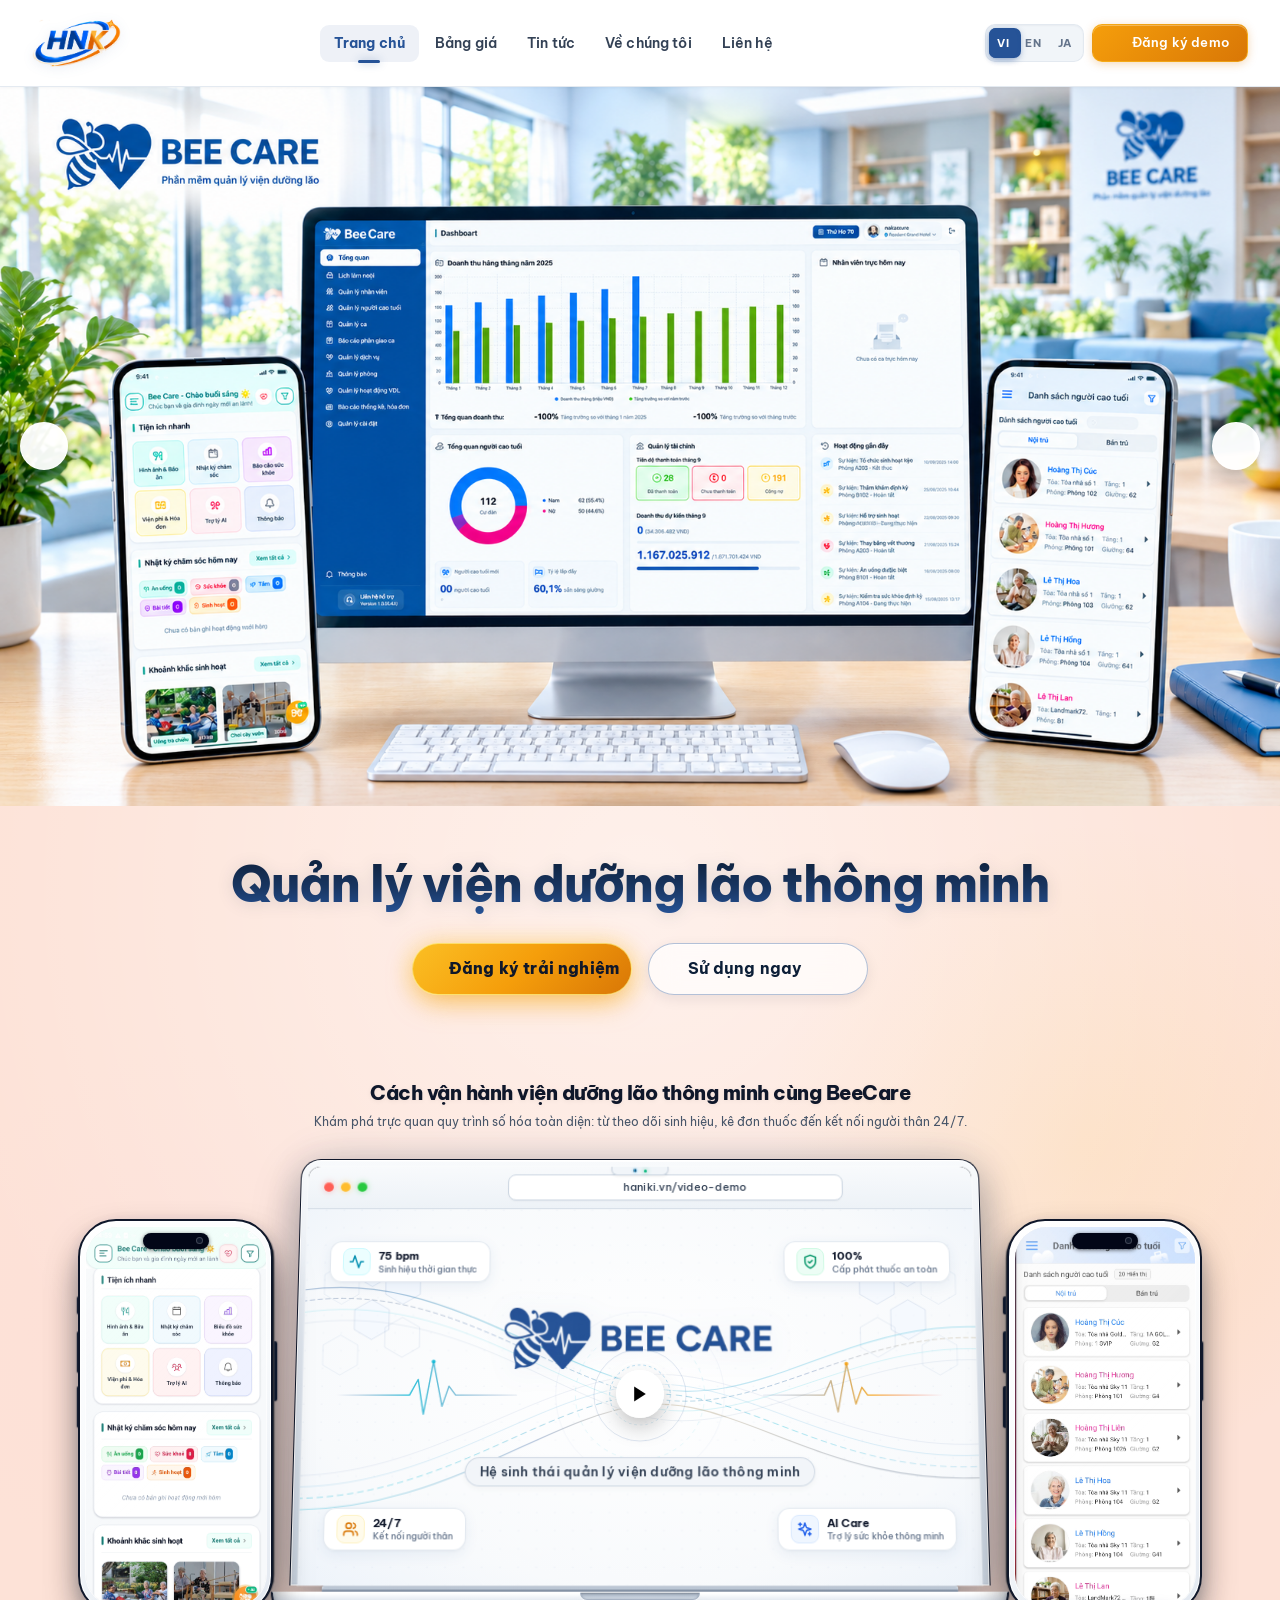
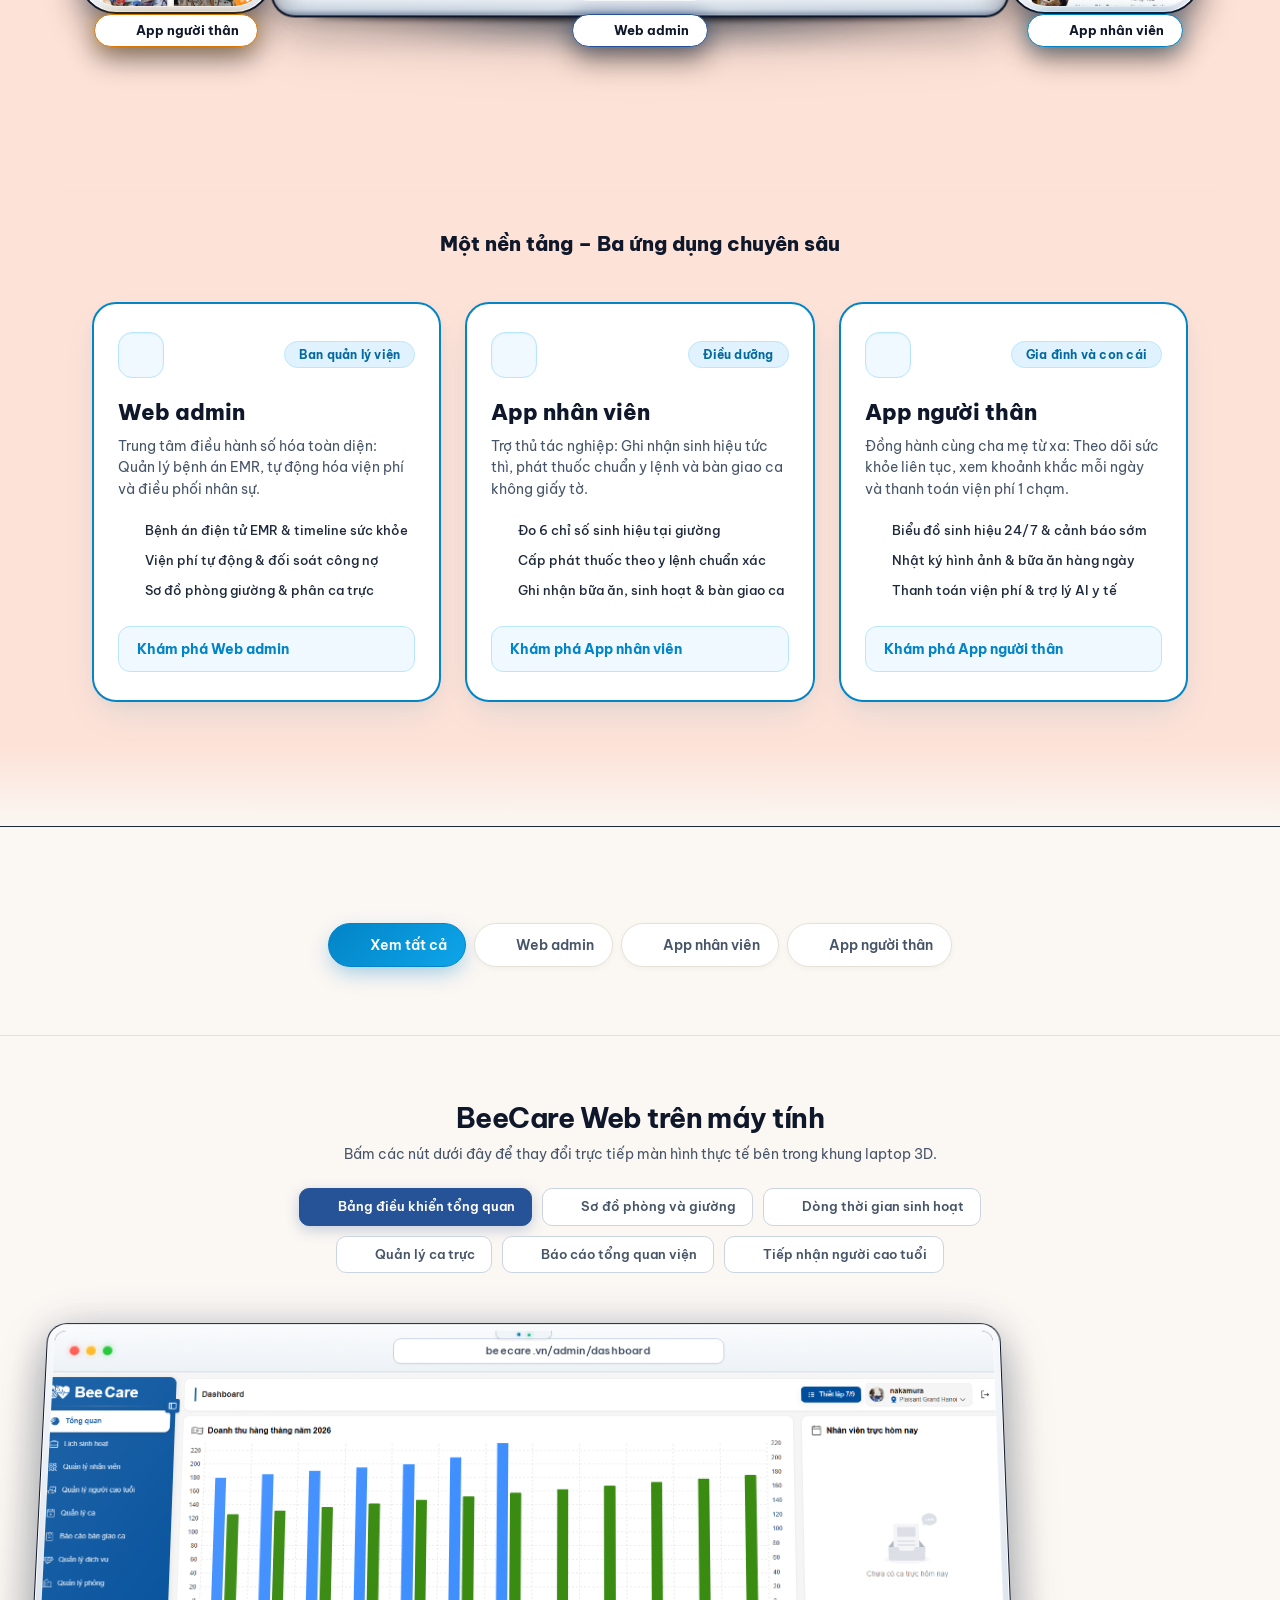
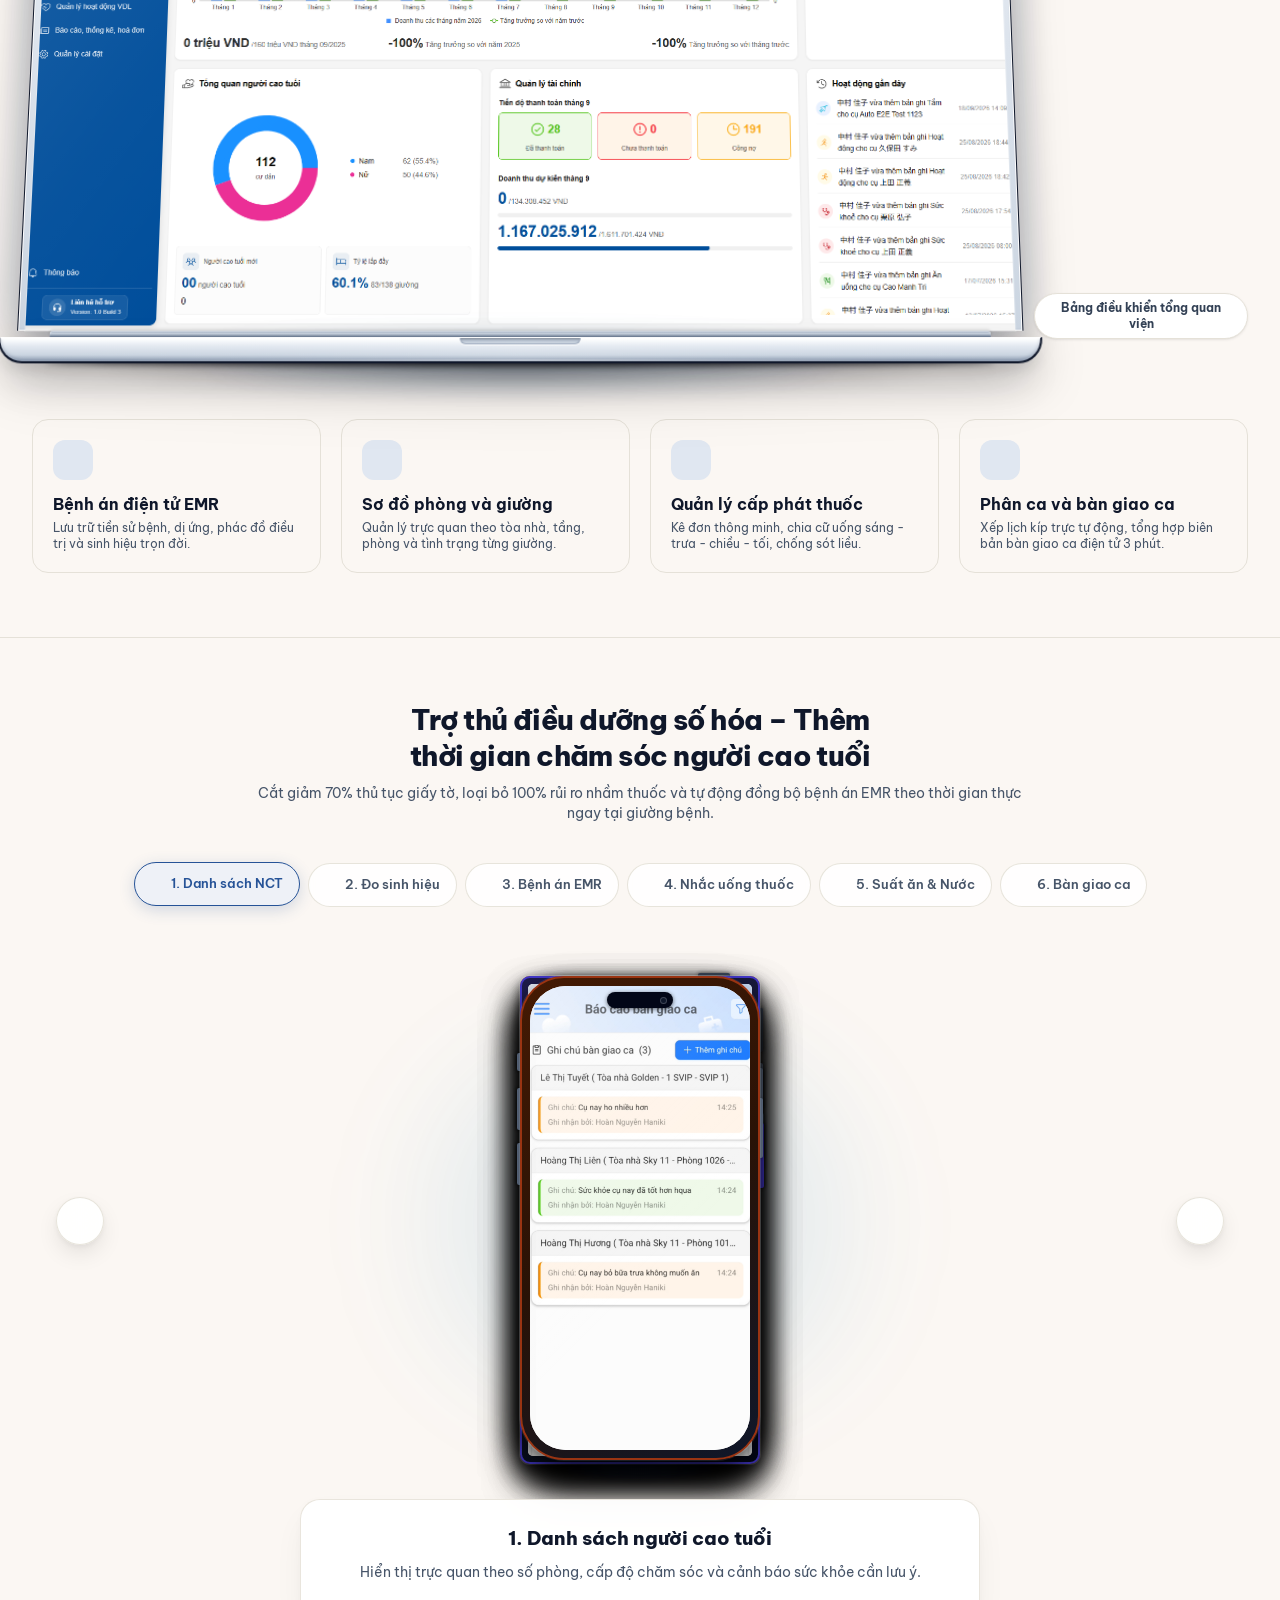
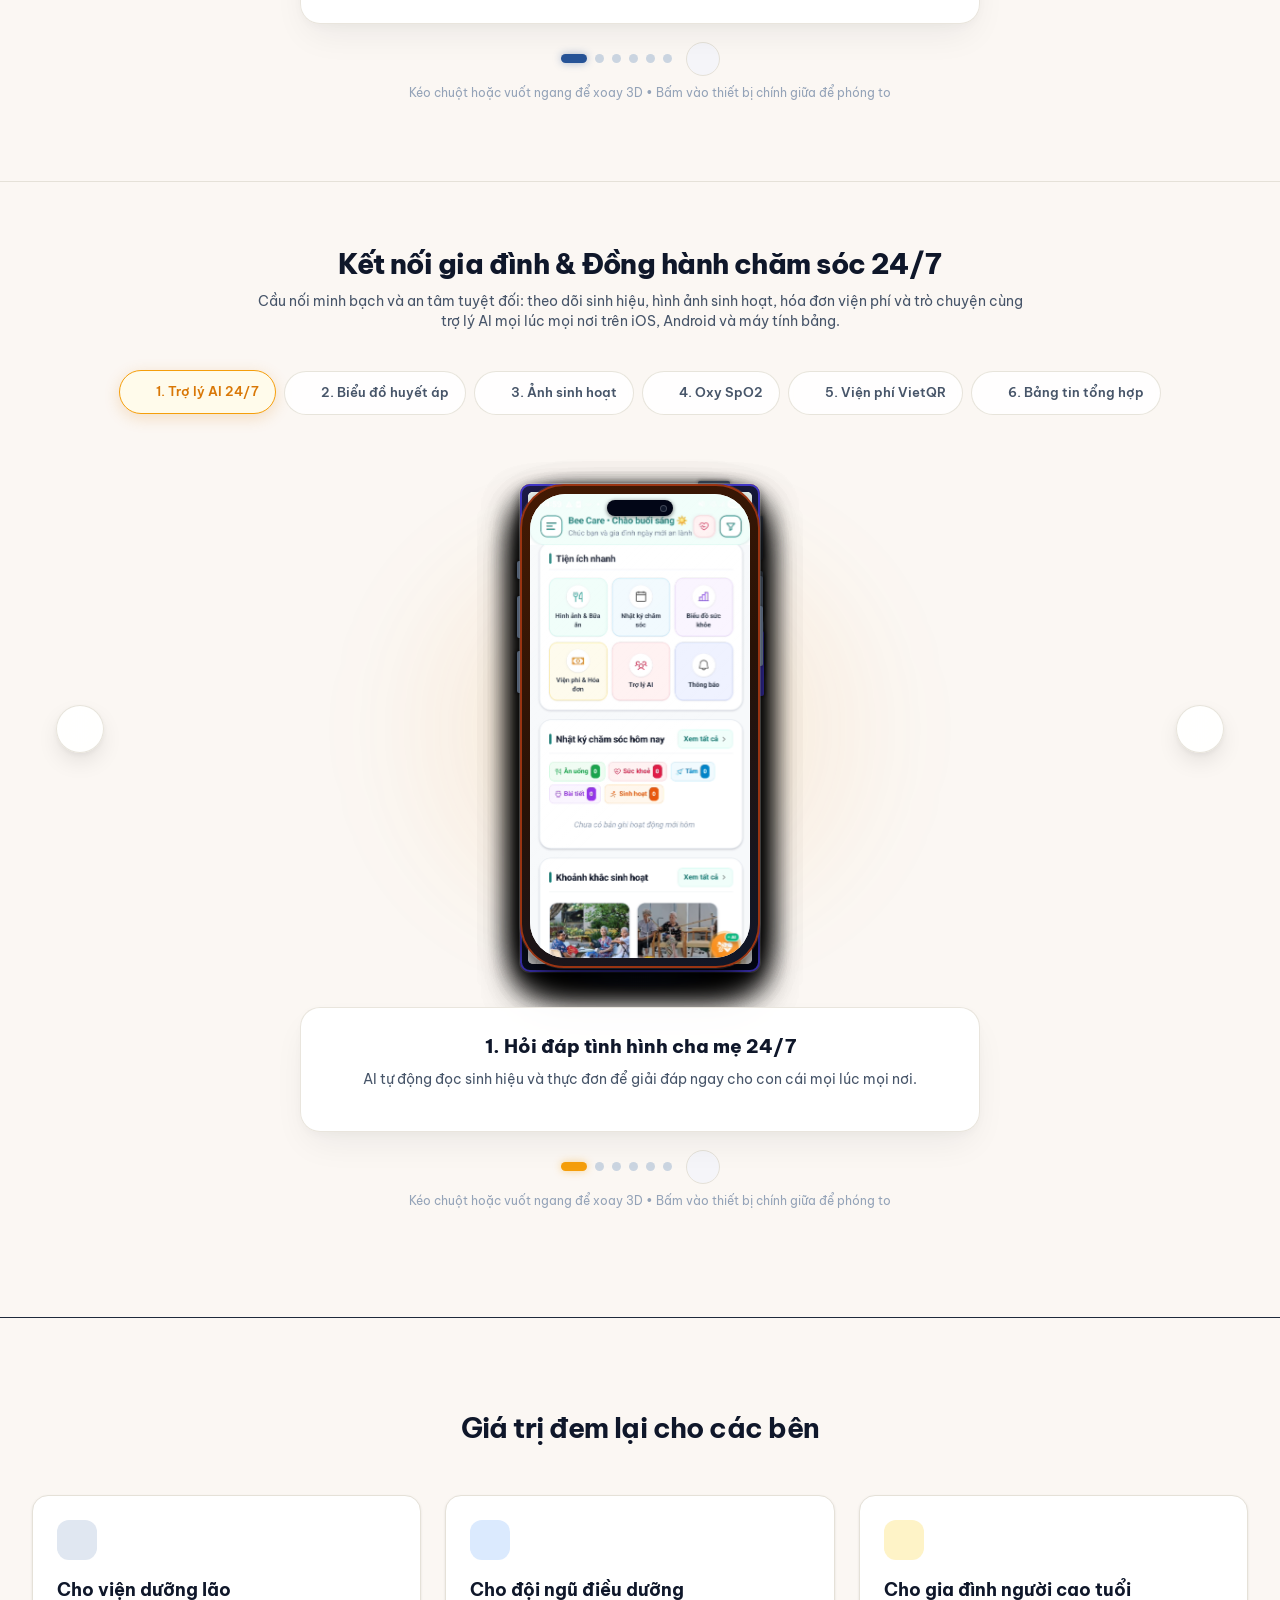
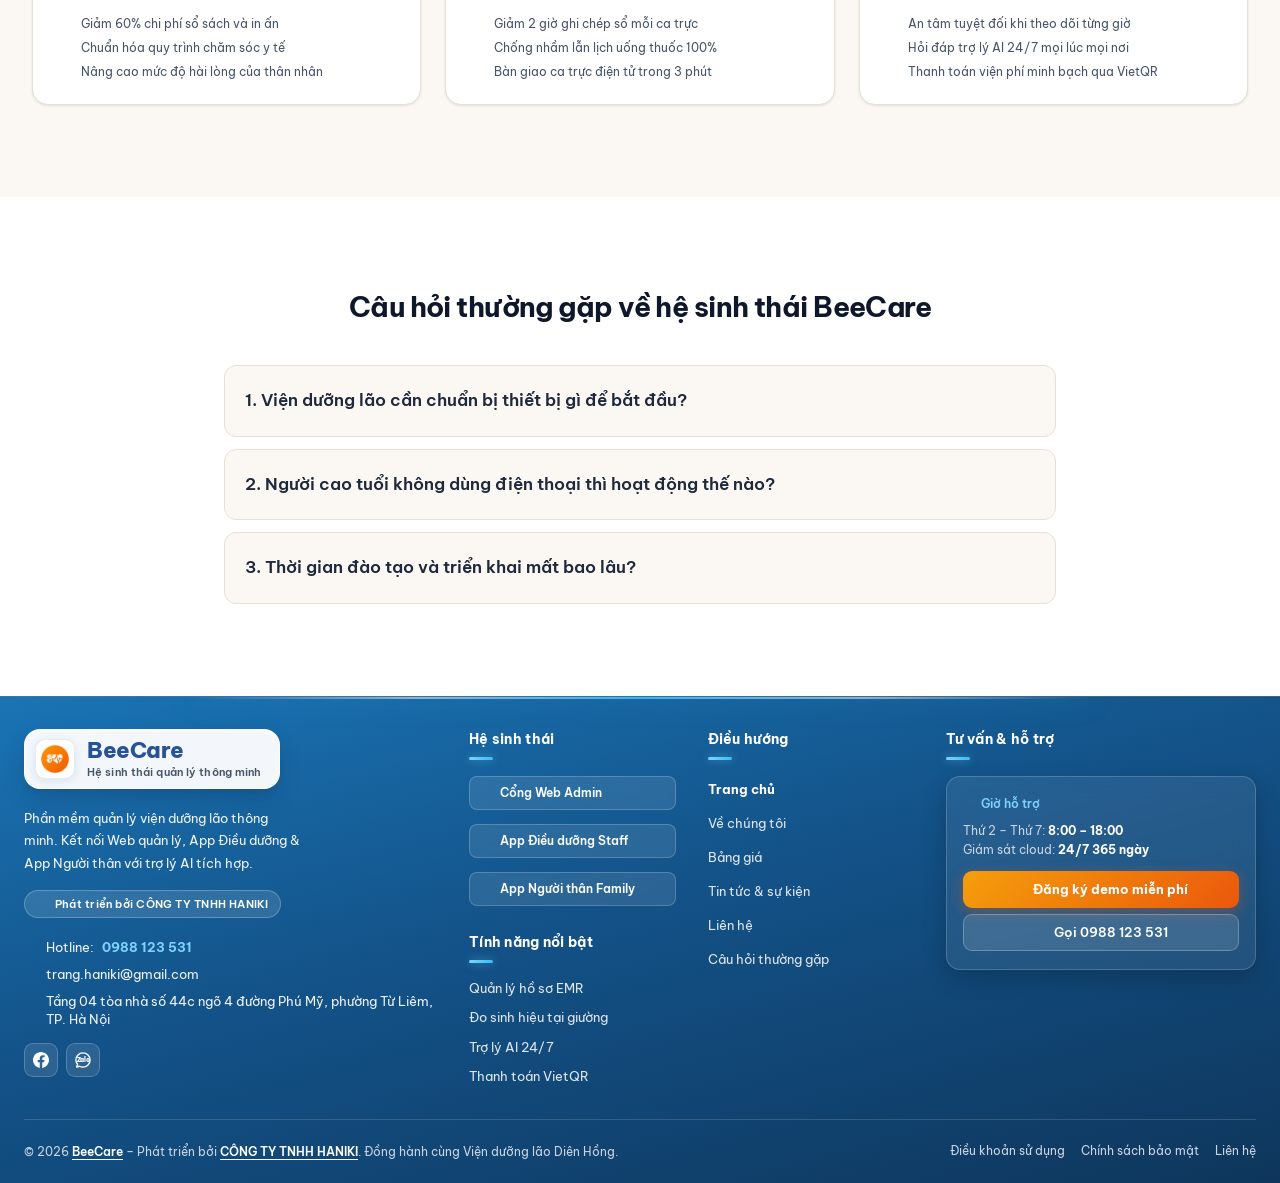
==== commit ffeb2025: "fix ui" ====
--- a/index.html
+++ b/index.html
@@ -24,7 +24,7 @@
 
   <!-- Stylesheets -->
   <link rel="stylesheet" href="assets/output.css?v=20261002_v5" />
-  <link rel="stylesheet" href="assets/style.css?v=20261007_v20" />
+  <link rel="stylesheet" href="assets/style.css?v=20261008_v28" />
   <link rel="icon" href="assets/app_icon_512x512.png" type="image/png">
 
   <!-- Preload primary showcase screenshots for instant zero-latency tab switching -->
@@ -158,9 +158,9 @@
         <div class="cover-slide" data-index="1">
           <img src="assets/banners/banner-2.png" alt="BeeCare – Hệ sinh thái công nghệ quản lý và chăm sóc toàn diện" class="select-none pointer-events-none" loading="lazy">
         </div>
-        <!-- Slide 3: Ảnh bìa 3 (Chăm sóc toàn diện với AI & VietQR) -->
+        <!-- Slide 3: Không gian văn phòng Bee Care hiện đại -->
         <div class="cover-slide" data-index="2">
-          <img src="assets/banners/banner-3.png" alt="Chăm sóc người cao tuổi toàn diện với AI – BeeCare" class="select-none pointer-events-none" loading="lazy">
+          <img src="assets/banners/banner-modern-office.png?v=20261008_v2" alt="Không gian văn phòng BeeCare hiện đại" class="select-none pointer-events-none" loading="lazy">
         </div>
       </div>
 
@@ -232,11 +232,27 @@
         </p>
       </div>
 
+      <!-- Mobile / Tablet Device Switcher Tabs (< 1024px) -->
+      <div class="hero-device-tabs lg:hidden" id="hero-device-tabs">
+        <button type="button" class="hero-device-tab active" data-device="web" aria-label="Xem Web admin">
+          <i data-lucide="layout-dashboard" class="w-4 h-4"></i>
+          <span data-i18n="hero_device_web">Web admin</span>
+        </button>
+        <button type="button" class="hero-device-tab" data-device="staff" aria-label="Xem App nhân viên">
+          <i data-lucide="stethoscope" class="w-4 h-4"></i>
+          <span data-i18n="hero_device_staff">App nhân viên</span>
+        </button>
+        <button type="button" class="hero-device-tab" data-device="family" aria-label="Xem App người thân">
+          <i data-lucide="home" class="w-4 h-4"></i>
+          <span data-i18n="hero_device_family">App người thân</span>
+        </button>
+      </div>
+
       <!-- 3D Stage: Center Laptop Video + 2 Flanking Upright Phones (Flexbox layout) -->
-      <div class="stage-3d relative flex items-end justify-center pb-8 sm:pb-12">
+      <div class="stage-3d relative flex items-end justify-center pb-8 sm:pb-12" data-active-device="web">
         
         <!-- Flanking Left: iPhone Upright (Family App with AI) -->
-        <div class="phone-3d phone-tilt-left z-20 cursor-pointer hidden lg:block flex-shrink-0"
+        <div class="phone-3d phone-tilt-left z-20 cursor-pointer flex-shrink-0"
           onclick="openLightbox('assets/screenshots/family-home-2.png', 'Trang chủ hồ sơ sức khỏe người cao tuổi - App người thân')">
           <div class="phone-3d-case w-full">
             <span class="phone-btn-left-1"></span>
@@ -296,16 +312,175 @@
                 </div>
 
                 <!-- Video Screen Viewport -->
-                <div class="laptop-video-viewport relative w-full h-full flex-1 bg-black overflow-hidden group">
+                <div class="laptop-video-viewport relative w-full h-full flex-1 bg-white overflow-hidden group">
                   <video id="hero-beecare-video" 
                     class="w-full h-full object-cover block cursor-pointer" 
                     preload="metadata" 
                     playsinline 
-                    poster="assets/beecare-video-poster.jpg">
+                    poster="assets/beecare-video-poster-white.png?v=20261008">
                     <source src="Beecare video giới thiệu.mp4" type="video/mp4">
                     <source src="Beecare%20video%20gi%E1%BB%9Bi%20thi%E1%BB%87u.mp4" type="video/mp4">
                     Trình duyệt của bạn không hỗ trợ phát thẻ video HTML5.
                   </video>
+
+                  <!-- White Standby Cover with BeeCare Logo & Rich Medical Tech Line Art -->
+                  <div id="hero-video-cover" class="hero-video-cover" aria-label="Bìa chờ BeeCare">
+                    <!-- Layer 1: Background Vector Line-Art (Curves, Hexagons, ECG, Waves, Dots) -->
+                    <svg class="hero-video-cover__svg" viewBox="0 0 1200 675" preserveAspectRatio="none" aria-hidden="true">
+                      <defs>
+                        <!-- Gradients -->
+                        <linearGradient id="waveGradBlue1" x1="0%" y1="0%" x2="100%" y2="100%">
+                          <stop offset="0%" stop-color="#265397" stop-opacity="0.35" />
+                          <stop offset="50%" stop-color="#06B6D4" stop-opacity="0.4" />
+                          <stop offset="100%" stop-color="#0284C7" stop-opacity="0.1" />
+                        </linearGradient>
+                        <linearGradient id="waveGradCyan1" x1="0%" y1="100%" x2="100%" y2="0%">
+                          <stop offset="0%" stop-color="#06B6D4" stop-opacity="0.3" />
+                          <stop offset="50%" stop-color="#265397" stop-opacity="0.35" />
+                          <stop offset="100%" stop-color="#F59E0B" stop-opacity="0.25" />
+                        </linearGradient>
+                        <linearGradient id="ecgGradLeft" x1="0%" y1="0%" x2="100%" y2="0%">
+                          <stop offset="0%" stop-color="#265397" stop-opacity="0" />
+                          <stop offset="40%" stop-color="#06B6D4" stop-opacity="0.85" />
+                          <stop offset="100%" stop-color="#265397" stop-opacity="0.1" />
+                        </linearGradient>
+                        <linearGradient id="ecgGradRight" x1="0%" y1="0%" x2="100%" y2="0%">
+                          <stop offset="0%" stop-color="#265397" stop-opacity="0.1" />
+                          <stop offset="60%" stop-color="#F59E0B" stop-opacity="0.85" />
+                          <stop offset="100%" stop-color="#EF4444" stop-opacity="0" />
+                        </linearGradient>
+                        <!-- Pattern: Micro Blueprint Dots -->
+                        <pattern id="coverDots" width="32" height="32" patternUnits="userSpaceOnUse">
+                          <circle cx="2" cy="2" r="1.1" fill="#265397" fill-opacity="0.08" />
+                        </pattern>
+                      </defs>
+
+                      <!-- Background Blueprint Dot Matrix -->
+                      <rect width="100%" height="100%" fill="url(#coverDots)" />
+
+                      <!-- Hexagon Honeycomb Cluster Left -->
+                      <g class="honeycomb-cluster honeycomb-left" stroke="#265397" stroke-width="1.3" stroke-opacity="0.16" fill="rgba(240, 246, 255, 0.45)">
+                        <polygon points="120,70 151,88 151,124 120,142 89,124 89,88" />
+                        <polygon points="175,102 206,120 206,156 175,174 144,156 144,120" />
+                        <polygon points="65,102 96,120 96,156 65,174 34,156 34,120" stroke-opacity="0.1" fill="none" />
+                        <polygon points="120,166 151,184 151,220 120,238 89,220 89,184" />
+                        <polygon points="175,198 206,216 206,252 175,270 144,252 144,216" stroke-opacity="0.12" fill="none" />
+                        <polygon points="65,230 96,248 96,284 65,302 34,284 34,248" stroke-opacity="0.1" fill="none" />
+                      </g>
+
+                      <!-- Hexagon Honeycomb Cluster Right -->
+                      <g class="honeycomb-cluster honeycomb-right" stroke="#265397" stroke-width="1.3" stroke-opacity="0.16" fill="rgba(240, 246, 255, 0.45)">
+                        <polygon points="1080,70 1111,88 1111,124 1080,142 1049,124 1049,88" />
+                        <polygon points="1025,102 1056,120 1056,156 1025,174 994,156 994,120" />
+                        <polygon points="1135,102 1166,120 1166,156 1135,174 1104,156 1104,120" stroke-opacity="0.1" fill="none" />
+                        <polygon points="1080,166 1111,184 1111,220 1080,238 1049,220 1049,184" />
+                        <polygon points="1025,198 1056,216 1056,252 1025,270 994,252 994,216" stroke-opacity="0.12" fill="none" />
+                        <polygon points="1135,230 1166,248 1166,284 1135,302 1104,284 1104,248" stroke-opacity="0.1" fill="none" />
+                      </g>
+
+                      <!-- Flowing Stream of Bio-Waves (Top-Left to Center & Bottom-Right) -->
+                      <g fill="none" stroke-linecap="round">
+                        <!-- Upper Wave Stream -->
+                        <path d="M -60 160 C 200 90, 380 260, 600 320 C 820 380, 980 180, 1260 220" stroke="url(#waveGradBlue1)" stroke-width="2" />
+                        <path d="M -60 180 C 210 110, 390 280, 600 338 C 810 396, 990 200, 1260 240" stroke="url(#waveGradCyan1)" stroke-width="1.6" stroke-dasharray="8 6" />
+                        <path d="M -60 200 C 220 130, 400 300, 600 356 C 800 412, 1000 220, 1260 260" stroke="#06B6D4" stroke-opacity="0.22" stroke-width="1.2" />
+                        <path d="M -60 220 C 230 150, 410 320, 600 374 C 790 428, 1010 240, 1260 280" stroke="#265397" stroke-opacity="0.15" stroke-width="1" />
+
+                        <!-- Lower Wave Stream -->
+                        <path d="M -60 540 C 240 560, 420 380, 600 356 C 780 332, 940 520, 1260 480" stroke="url(#waveGradCyan1)" stroke-width="2" />
+                        <path d="M -60 520 C 230 540, 410 360, 600 338 C 790 316, 950 500, 1260 460" stroke="url(#waveGradBlue1)" stroke-width="1.6" stroke-dasharray="10 8" />
+                        <path d="M -60 500 C 220 520, 400 340, 600 320 C 800 300, 960 480, 1260 440" stroke="#0284C7" stroke-opacity="0.2" stroke-width="1.2" />
+                        <path d="M -60 480 C 210 500, 390 320, 600 302 C 810 284, 970 460, 1260 420" stroke="#265397" stroke-opacity="0.14" stroke-width="1" />
+                      </g>
+
+                      <!-- ECG Heartbeat Pulse Lines (Left & Right Flanks) -->
+                      <g fill="none" stroke-linecap="round" stroke-linejoin="round">
+                        <!-- Left ECG Pulse -->
+                        <path d="M 60 338 L 190 338 L 205 310 L 215 372 L 232 278 L 248 358 L 260 322 L 272 338 L 380 338" stroke="url(#ecgGradLeft)" stroke-width="2.5" />
+                        <circle cx="232" cy="278" r="3.5" fill="#06B6D4" fill-opacity="0.85" />
+                        <!-- Right ECG Pulse -->
+                        <path d="M 820 338 L 928 338 L 940 312 L 952 368 L 968 282 L 984 354 L 995 324 L 1005 338 L 1140 338" stroke="url(#ecgGradRight)" stroke-width="2.5" />
+                        <circle cx="968" cy="282" r="3.5" fill="#F59E0B" fill-opacity="0.85" />
+                      </g>
+
+                      <!-- Concentric Radar / Audio Pulse Rings around Center Play Button (cx=600, cy=338) -->
+                      <g fill="none">
+                        <circle cx="600" cy="338" r="54" stroke="#0284C7" stroke-width="1.5" stroke-opacity="0.32" stroke-dasharray="5 5" class="radar-ring-inner" />
+                        <circle cx="600" cy="338" r="82" stroke="#265397" stroke-width="1.2" stroke-opacity="0.22" />
+                        <circle cx="600" cy="338" r="115" stroke="#06B6D4" stroke-width="1" stroke-opacity="0.18" stroke-dasharray="8 8" class="radar-ring-outer" />
+                        <circle cx="600" cy="338" r="150" stroke="#265397" stroke-width="0.8" stroke-opacity="0.1" />
+                      </g>
+                    </svg>
+
+                    <!-- Layer 2: 4 Floating Line-Art Metric Badges (Corners) -->
+                    <!-- Top Left: Vitals Heartbeat Badge -->
+                    <div class="hero-video-badge hero-video-badge--top-left">
+                      <div class="hero-video-badge__icon-box hero-video-badge__icon-box--cyan">
+                        <svg class="w-4 h-4 text-cyan-600" viewBox="0 0 24 24" fill="none" stroke="currentColor" stroke-width="2.2" stroke-linecap="round" stroke-linejoin="round">
+                          <polyline points="22 12 18 12 15 21 9 3 6 12 2 12"></polyline>
+                        </svg>
+                      </div>
+                      <div class="hero-video-badge__text">
+                        <span class="hero-video-badge__val" data-i18n="video_cover_badge_vitals_val">75 bpm</span>
+                        <span class="hero-video-badge__lbl" data-i18n="video_cover_badge_vitals_lbl">Sinh hiệu thời gian thực</span>
+                      </div>
+                    </div>
+
+                    <!-- Top Right: Safe Medication Badge -->
+                    <div class="hero-video-badge hero-video-badge--top-right">
+                      <div class="hero-video-badge__icon-box hero-video-badge__icon-box--emerald">
+                        <svg class="w-4 h-4 text-emerald-600" viewBox="0 0 24 24" fill="none" stroke="currentColor" stroke-width="2.2" stroke-linecap="round" stroke-linejoin="round">
+                          <path d="M12 22s8-4 8-10V5l-8-3-8 3v7c0 6 8 10 8 10z"></path>
+                          <path d="m9 12 2 2 4-4"></path>
+                        </svg>
+                      </div>
+                      <div class="hero-video-badge__text">
+                        <span class="hero-video-badge__val" data-i18n="video_cover_badge_meds_val">100%</span>
+                        <span class="hero-video-badge__lbl" data-i18n="video_cover_badge_meds_lbl">Cấp phát thuốc an toàn</span>
+                      </div>
+                    </div>
+
+                    <!-- Bottom Left: Family Connection Badge -->
+                    <div class="hero-video-badge hero-video-badge--bottom-left">
+                      <div class="hero-video-badge__icon-box hero-video-badge__icon-box--amber">
+                        <svg class="w-4 h-4 text-amber-600" viewBox="0 0 24 24" fill="none" stroke="currentColor" stroke-width="2.2" stroke-linecap="round" stroke-linejoin="round">
+                          <path d="M16 21v-2a4 4 0 0 0-4-4H6a4 4 0 0 0-4 4v2"></path>
+                          <circle cx="9" cy="7" r="4"></circle>
+                          <path d="M22 21v-2a4 4 0 0 0-3-3.87"></path>
+                          <path d="M16 3.13a4 4 0 0 1 0 7.75"></path>
+                        </svg>
+                      </div>
+                      <div class="hero-video-badge__text">
+                        <span class="hero-video-badge__val" data-i18n="video_cover_badge_family_val">24/7</span>
+                        <span class="hero-video-badge__lbl" data-i18n="video_cover_badge_family_lbl">Kết nối người thân</span>
+                      </div>
+                    </div>
+
+                    <!-- Bottom Right: AI Assistant Badge -->
+                    <div class="hero-video-badge hero-video-badge--bottom-right">
+                      <div class="hero-video-badge__icon-box hero-video-badge__icon-box--blue">
+                        <svg class="w-4 h-4 text-blue-600" viewBox="0 0 24 24" fill="none" stroke="currentColor" stroke-width="2.2" stroke-linecap="round" stroke-linejoin="round">
+                          <path d="m12 3-1.912 5.813a2 2 0 0 1-1.275 1.275L3 12l5.813 1.912a2 2 0 0 1 1.275 1.275L12 21l1.912-5.813a2 2 0 0 1 1.275-1.275L21 12l-5.813-1.912a2 2 0 0 1-1.275-1.275L12 3Z"></path>
+                          <path d="M5 3v4"></path>
+                          <path d="M19 17v4"></path>
+                          <path d="M3 5h4"></path>
+                          <path d="M17 19h4"></path>
+                        </svg>
+                      </div>
+                      <div class="hero-video-badge__text">
+                        <span class="hero-video-badge__val" data-i18n="video_cover_badge_ai_val">AI Care</span>
+                        <span class="hero-video-badge__lbl" data-i18n="video_cover_badge_ai_lbl">Trợ lý sức khỏe thông minh</span>
+                      </div>
+                    </div>
+
+                    <!-- Layer 3: Central Brand Core (Logo & Tagline) -->
+                    <div class="hero-video-cover__content">
+                      <img src="assets/logo-horizontal.png" alt="BeeCare Logo" class="hero-video-cover__logo select-none pointer-events-none" />
+                      <div class="hero-video-cover__tagline-wrap">
+                        <span class="hero-video-cover__tagline" data-i18n="video_cover_tagline">Hệ sinh thái quản lý viện dưỡng lão thông minh</span>
+                      </div>
+                    </div>
+                  </div>
 
                   <!-- Big Centered Play Button (Disappears when playing) -->
                   <button id="hero-video-play-btn" 
@@ -314,7 +489,7 @@
                     aria-label="Phát video giới thiệu BeeCare">
                     <span class="hero-play-pulse-ring"></span>
                     <span class="hero-play-btn-core">
-                      <svg class="w-8 h-8 sm:w-10 sm:h-10 text-white translate-x-0.5 fill-current" viewBox="0 0 24 24">
+                      <svg class="w-5 h-5 sm:w-6 sm:h-6 text-[#265397] translate-x-0.5 fill-current" viewBox="0 0 24 24">
                         <polygon points="5 3 19 12 5 21 5 3"></polygon>
                       </svg>
                     </span>
@@ -351,7 +526,7 @@
         </div>
 
         <!-- Flanking Right: iPhone Upright (Staff Bedside Vitals) -->
-        <div class="phone-3d phone-tilt-right z-20 cursor-pointer hidden lg:block flex-shrink-0"
+        <div class="phone-3d phone-tilt-right z-20 cursor-pointer flex-shrink-0"
           onclick="openLightbox('assets/screenshots/staff-residents.png', 'Danh sách người cao tuổi phụ trách - App nhân viên')">
           <div class="phone-3d-case w-full">
             <span class="phone-btn-left-1"></span>
@@ -521,12 +696,8 @@
       
       <!-- Unified Section Header -->
       <div class="text-center max-w-3xl mx-auto mb-10" data-aos="fade-up">
-        <h2 class="font-heading font-extrabold text-3xl sm:text-4xl text-slate-900">
-          <span data-i18n="eco_title">Hệ sinh thái quản lý viện dưỡng lão toàn diện</span>
-        </h2>
-
         <!-- 3 App Interactive Selector Tabs -->
-        <div class="app-tabs-container flex flex-wrap items-center justify-center gap-2 sm:gap-2.5 mt-6 py-1 px-1 max-w-full mx-auto">
+        <div class="app-tabs-container flex flex-wrap items-center justify-center gap-2 sm:gap-2.5 py-1 px-1 max-w-full mx-auto">
           <button class="app-tab-btn active" onclick="switchAppTab('all', this)" id="tab-btn-all" title="Xem đồng thời cả 3 ứng dụng">
             <i data-lucide="layout-grid" class="w-4 h-4 text-blue-600"></i>
             <span data-i18n="eco_tab_all">Xem tất cả</span>
@@ -1626,12 +1797,7 @@
                 <text x="12" y="15" fill="currentColor" font-family="'Be Vietnam Pro', -apple-system, sans-serif" font-size="7.5" font-weight="900" text-anchor="middle" letter-spacing="-0.5">Zalo</text>
               </svg>
             </a>
-            <a href="https://youtube.com" target="_blank" rel="noopener noreferrer" class="footer-social-btn" title="YouTube" aria-label="YouTube BeeCare">
-              <svg width="16" height="16" fill="currentColor" viewBox="0 0 24 24"><path d="M23.498 6.186a3.016 3.016 0 0 0-2.122-2.136C19.505 3.545 12 3.545 12 3.545s-7.505 0-9.377.505A3.017 3.017 0 0 0 .502 6.186C0 8.07 0 12 0 12s0 3.93.502 5.814a3.016 3.016 0 0 0 2.122 2.136c1.871.505 9.376.505 9.376.505s7.505 0 9.377-.505a3.015 3.015 0 0 0 2.122-2.136C24 15.93 24 12 24 12s0-3.93-.502-5.814zM9.545 15.568V8.432L15.818 12l-6.273 3.568z"/></svg>
-            </a>
-            <a href="https://linkedin.com" target="_blank" rel="noopener noreferrer" class="footer-social-btn" title="LinkedIn" aria-label="LinkedIn BeeCare">
-              <svg width="16" height="16" fill="currentColor" viewBox="0 0 24 24"><path d="M20.447 20.452h-3.554v-5.569c0-1.328-.027-3.037-1.852-3.037-1.853 0-2.136 1.445-2.136 2.939v5.667H9.351V9h3.414v1.561h.046c.477-.9 1.637-1.85 3.37-1.85 3.601 0 4.267 2.37 4.267 5.455v6.286zM5.337 7.433c-1.144 0-2.063-.926-2.063-2.065 0-1.138.92-2.063 2.063-2.063 1.14 0 2.064.925 2.064 2.063 0 1.139-.925 2.065-2.064 2.065zm1.782 13.019H3.555V9h3.564v11.452zM22.225 0H1.771C.792 0 0 .774 0 1.729v20.542C0 23.227.792 24 1.771 24h20.451C23.2 24 24 23.227 24 22.271V1.729C24 .774 23.2 0 22.222 0h.003z"/></svg>
-            </a>
+
           </div>
         </div>
 
@@ -1639,26 +1805,26 @@
         <div>
           <div class="footer-col-title" data-i18n="footer_col_eco">Hệ sinh thái</div>
           <div style="display:flex;flex-direction:column;gap:8px">
-            <a href="#ecosystem" class="footer-eco-chip footer-eco-chip--teal">
+            <div class="footer-eco-chip footer-eco-chip--teal">
               <i data-lucide="layout-dashboard" style="width:13px;height:13px;flex-shrink:0"></i>
               <span data-i18n="footer_eco_web">Cổng Web Admin</span>
-            </a>
-            <a href="#ecosystem" class="footer-eco-chip footer-eco-chip--cyan">
+            </div>
+            <div class="footer-eco-chip footer-eco-chip--cyan">
               <i data-lucide="stethoscope" style="width:13px;height:13px;flex-shrink:0"></i>
               <span data-i18n="footer_eco_staff">App Điều dưỡng Staff</span>
-            </a>
-            <a href="#ecosystem" class="footer-eco-chip footer-eco-chip--amber">
+            </div>
+            <div class="footer-eco-chip footer-eco-chip--amber">
               <i data-lucide="heart-handshake" style="width:13px;height:13px;flex-shrink:0"></i>
               <span data-i18n="footer_eco_family">App Người thân Family</span>
-            </a>
+            </div>
           </div>
           <div style="margin-top:20px">
             <div class="footer-col-title" data-i18n="footer_col_feat">Tính năng nổi bật</div>
-            <ul class="footer-nav-list">
-              <li><a href="index.html#ecosystem"><span data-i18n="footer_feat1">Quản lý hồ sơ EMR</span></a></li>
-              <li><a href="index.html#ecosystem"><span data-i18n="footer_feat2">Đo sinh hiệu tại giường</span></a></li>
-              <li><a href="index.html#ecosystem"><span data-i18n="footer_feat3">Trợ lý AI 24/7</span></a></li>
-              <li><a href="index.html#ecosystem"><span data-i18n="footer_feat4">Thanh toán VietQR</span></a></li>
+            <ul class="footer-feat-list">
+              <li><span data-i18n="footer_feat1">Quản lý hồ sơ EMR</span></li>
+              <li><span data-i18n="footer_feat2">Đo sinh hiệu tại giường</span></li>
+              <li><span data-i18n="footer_feat3">Trợ lý AI 24/7</span></li>
+              <li><span data-i18n="footer_feat4">Thanh toán VietQR</span></li>
             </ul>
           </div>
         </div>
@@ -1748,8 +1914,8 @@
 
   <!-- Scripts -->
   <script src="assets/i18n/common.js?v=20261005_v5"></script>
-  <script src="assets/i18n/home.js?v=20261007_v3"></script>
-  <script src="assets/script.js?v=20261007_v11"></script>
+  <script src="assets/i18n/home.js?v=20261008_v4"></script>
+  <script src="assets/script.js?v=20261008_v13"></script>
 </body>
 
 </html>
--- a/assets/style.css
+++ b/assets/style.css
@@ -716,24 +716,19 @@
 }
 
 .preloader-brand-logo .preloader-bee,
+.preloader-brand-logo .preloader-care,
 #preloader .text-teal-400,
-#preloader .text-sky-400 {
+#preloader .text-sky-400,
+#preloader .text-amber-400 {
   color: #024DCB !important;
+  background: none !important;
+  -webkit-background-clip: unset !important;
+  -webkit-text-fill-color: #024DCB !important;
+  background-clip: unset !important;
   font-weight: 900;
   letter-spacing: -0.04em;
   opacity: 1;
   filter: drop-shadow(0 2px 8px rgba(2, 77, 203, 0.22));
-}
-
-.preloader-brand-logo .preloader-care,
-#preloader .text-amber-400 {
-  background: linear-gradient(135deg, #EA580C 0%, #F59E0B 100%) !important;
-  -webkit-background-clip: text !important;
-  -webkit-text-fill-color: transparent !important;
-  background-clip: text !important;
-  font-weight: 850;
-  letter-spacing: -0.03em;
-  filter: drop-shadow(0 2px 10px rgba(234, 88, 12, 0.3));
 }
 
 .preloader-slogan {
@@ -1391,42 +1386,64 @@
 
 /* Footer brand column */
 .footer-brand-logo {
-  display: flex;
+  display: inline-flex;
   align-items: center;
   gap: 12px;
-  margin-bottom: 14px;
+  padding: 8px 18px 8px 10px;
+  margin-bottom: 18px;
   text-decoration: none;
+  background: rgba(255, 255, 255, 0.95);
+  backdrop-filter: blur(16px);
+  -webkit-backdrop-filter: blur(16px);
+  border: 1px solid rgba(255, 255, 255, 0.95);
+  border-radius: 16px;
+  box-shadow: 0 10px 25px -4px rgba(10, 30, 60, 0.22),
+              0 4px 10px -2px rgba(0, 0, 0, 0.08),
+              inset 0 1px 2px rgba(255, 255, 255, 1);
+  transition: transform 0.25s ease, box-shadow 0.25s ease, background 0.25s ease;
+}
+.footer-brand-logo:hover {
+  transform: translateY(-2px);
+  background: #ffffff;
+  box-shadow: 0 14px 32px -4px rgba(10, 30, 60, 0.32),
+              0 6px 14px -2px rgba(0, 0, 0, 0.1),
+              inset 0 1px 2px rgba(255, 255, 255, 1);
 }
 .footer-brand-icon {
-  width: 42px;
-  height: 42px;
-  border-radius: 12px;
+  width: 40px;
+  height: 40px;
+  border-radius: 10px;
   background: #ffffff;
   display: flex;
   align-items: center;
   justify-content: center;
   flex-shrink: 0;
-  box-shadow: 0 6px 18px rgba(0, 0, 0, 0.2);
+  box-shadow: 0 2px 8px rgba(38, 83, 151, 0.12);
+  border: 1px solid rgba(226, 232, 240, 0.85);
 }
 .footer-brand-icon img {
-  width: 26px;
-  height: 26px;
+  width: 30px;
+  height: 30px;
   object-fit: contain;
 }
 .footer-brand-name {
   font-size: 22px;
   font-weight: 800;
-  line-height: 1;
+  line-height: 1.1;
   letter-spacing: -0.02em;
 }
-.footer-brand-name .bee { color: #ffffff; }
-.footer-brand-name .care { color: #f59e0b; }
+.footer-brand-name .bee,
+.footer-brand-name .care,
+.footer-logo-brand .footer-logo-bee,
+.footer-logo-brand .footer-logo-care {
+  color: #265397 !important;
+}
 .footer-tagline {
-  font-size: 11.5px;
-  color: #e0f2fe;
-  font-weight: 500;
-  letter-spacing: 0.02em;
-  margin-top: 3px;
+  font-size: 11px;
+  color: #475569;
+  font-weight: 600;
+  letter-spacing: 0.01em;
+  margin-top: 2px;
 }
 .footer-desc {
   font-size: 13px;
@@ -1526,7 +1543,27 @@
   font-weight: 700;
 }
 
-/* Footer ecosystem platform chips */
+/* Footer static feature items (No hover/click) */
+.footer-feat-list {
+  display: flex;
+  flex-direction: column;
+  gap: 10px;
+  list-style: none;
+  padding: 0;
+  margin: 0;
+}
+.footer-feat-list li {
+  font-size: 13px;
+  color: #e2e8f0;
+  display: inline-flex;
+  align-items: center;
+  gap: 6px;
+  cursor: default !important;
+  pointer-events: none !important;
+  user-select: none;
+}
+
+/* Footer ecosystem platform chips (Static badges, no hover/click) */
 .footer-eco-chip {
   display: inline-flex;
   align-items: center;
@@ -1536,12 +1573,14 @@
   font-size: 12px;
   font-weight: 600;
   text-decoration: none;
-  transition: all 0.18s ease;
   margin-bottom: 6px;
   background: rgba(255, 255, 255, 0.1);
   border: 1px solid rgba(255, 255, 255, 0.2);
   color: #ffffff;
   backdrop-filter: blur(8px);
+  cursor: default !important;
+  pointer-events: none !important;
+  user-select: none;
 }
 .footer-eco-chip i,
 .footer-eco-chip svg {
@@ -1553,13 +1592,6 @@
   background: rgba(255, 255, 255, 0.1);
   border: 1px solid rgba(255, 255, 255, 0.2);
   color: #ffffff;
-}
-.footer-eco-chip:hover {
-  transform: translateX(3px);
-  background: rgba(255, 255, 255, 0.2);
-  border-color: #ffffff;
-  color: #ffffff;
-  box-shadow: 0 4px 12px rgba(0, 0, 0, 0.2);
 }
 
 /* Footer social icons */
@@ -2679,14 +2711,265 @@
   transition: opacity 0.5s ease;
 }
 
-/* Big Centered Play Button */
+/* ==================== HERO LAPTOP WHITE VIDEO STANDBY COVER ==================== */
+.hero-video-cover {
+  position: absolute;
+  inset: 0;
+  width: 100%;
+  height: 100%;
+  background: radial-gradient(ellipse at 50% 45%, #ffffff 0%, #f8fafc 70%, #edf3fa 100%);
+  display: flex;
+  flex-direction: column;
+  align-items: center;
+  justify-content: center;
+  z-index: 20;
+  cursor: pointer;
+  overflow: hidden;
+  transition: opacity 0.4s cubic-bezier(0.16, 1, 0.3, 1), visibility 0.4s ease, transform 0.4s ease;
+}
+
+.hero-video-cover.is-hidden {
+  opacity: 0;
+  visibility: hidden;
+  pointer-events: none;
+  transform: scale(1.02);
+}
+
+/* Background Vector SVG Layer */
+.hero-video-cover__svg {
+  position: absolute;
+  inset: 0;
+  width: 100%;
+  height: 100%;
+  pointer-events: none;
+  z-index: 1;
+}
+
+/* Floating Medical & Tech Feature Badges */
+.hero-video-badge {
+  position: absolute;
+  z-index: 6;
+  display: inline-flex;
+  align-items: center;
+  gap: 8px;
+  background: rgba(255, 255, 255, 0.94);
+  backdrop-filter: blur(8px);
+  -webkit-backdrop-filter: blur(8px);
+  border: 1px solid rgba(226, 232, 240, 0.95);
+  border-radius: 12px;
+  padding: 6px 12px;
+  box-shadow: 0 4px 14px rgba(38, 83, 151, 0.08), 0 1px 3px rgba(0, 0, 0, 0.04);
+  pointer-events: none;
+  user-select: none;
+  transition: transform 0.3s cubic-bezier(0.16, 1, 0.3, 1), box-shadow 0.3s ease;
+  animation: badgeFloat 6s ease-in-out infinite alternate;
+}
+
+.hero-video-badge--top-left {
+  top: 9%;
+  left: 3.5%;
+  animation-delay: 0s;
+}
+
+.hero-video-badge--top-right {
+  top: 9%;
+  right: 3.5%;
+  animation-delay: 1.5s;
+}
+
+.hero-video-badge--bottom-left {
+  bottom: 9%;
+  left: 3.5%;
+  animation-delay: 3s;
+}
+
+.hero-video-badge--bottom-right {
+  bottom: 9%;
+  right: 3.5%;
+  animation-delay: 4.5s;
+}
+
+@keyframes badgeFloat {
+  0% { transform: translateY(0); }
+  100% { transform: translateY(-4px); }
+}
+
+.hero-video-cover:hover .hero-video-badge {
+  box-shadow: 0 8px 20px rgba(38, 83, 151, 0.12), 0 2px 6px rgba(0, 0, 0, 0.04);
+}
+
+.hero-video-badge__icon-box {
+  width: 28px;
+  height: 28px;
+  border-radius: 8px;
+  display: flex;
+  align-items: center;
+  justify-content: center;
+  flex-shrink: 0;
+}
+
+.hero-video-badge__icon-box--cyan {
+  background: #ECFEFF;
+  border: 1px solid #CFFAFE;
+}
+
+.hero-video-badge__icon-box--emerald {
+  background: #ECFDF5;
+  border: 1px solid #D1FAE5;
+}
+
+.hero-video-badge__icon-box--amber {
+  background: #FFFBEB;
+  border: 1px solid #FEF3C7;
+}
+
+.hero-video-badge__icon-box--blue {
+  background: #EFF6FF;
+  border: 1px solid #DBEAFE;
+}
+
+.hero-video-badge__text {
+  display: flex;
+  flex-direction: column;
+  text-align: left;
+  line-height: 1.2;
+}
+
+.hero-video-badge__val {
+  font-size: clamp(10.5px, 0.88vw, 12px);
+  font-weight: 700;
+  color: #0F172A;
+  letter-spacing: -0.01em;
+}
+
+.hero-video-badge__lbl {
+  font-size: clamp(8.5px, 0.72vw, 10px);
+  font-weight: 500;
+  color: #64748B;
+  white-space: nowrap;
+}
+
+/* Radar Pulse Animations */
+@keyframes radarRingPulse {
+  0%, 100% { transform: scale(1); opacity: 0.25; }
+  50% { transform: scale(1.08); opacity: 0.45; }
+}
+
+.radar-ring-inner {
+  transform-origin: 600px 338px;
+  animation: radarRingPulse 3.5s ease-in-out infinite;
+}
+
+.radar-ring-outer {
+  transform-origin: 600px 338px;
+  animation: radarRingPulse 4.5s ease-in-out infinite 1.2s;
+}
+
+/* Central Brand Content */
+.hero-video-cover__content {
+  position: relative;
+  z-index: 5;
+  display: flex;
+  flex-direction: column;
+  align-items: center;
+  justify-content: center;
+  text-align: center;
+  width: 100%;
+  padding: 0 24px;
+}
+
+.hero-video-cover__logo {
+  width: clamp(165px, 22vw, 280px);
+  height: auto;
+  display: block;
+  margin-bottom: 70px;
+  filter: drop-shadow(0 4px 14px rgba(38, 83, 151, 0.08));
+  user-select: none;
+  pointer-events: none;
+  transition: transform 0.3s ease;
+}
+
+.hero-video-cover:hover .hero-video-cover__logo {
+  transform: scale(1.03);
+}
+
+.hero-video-cover__tagline-wrap {
+  margin-top: 14px;
+}
+
+.hero-video-cover__tagline {
+  display: inline-block;
+  font-size: clamp(10.5px, 1.05vw, 12.5px);
+  font-weight: 600;
+  color: #334155;
+  letter-spacing: 0.02em;
+  background: rgba(241, 245, 249, 0.92);
+  backdrop-filter: blur(6px);
+  -webkit-backdrop-filter: blur(6px);
+  border: 1px solid rgba(203, 213, 225, 0.85);
+  padding: 4px 14px;
+  border-radius: 9999px;
+  box-shadow: 0 2px 6px rgba(0, 0, 0, 0.04);
+  user-select: none;
+  pointer-events: none;
+}
+
+/* Responsive Scaling for Badges in MacBook Mockup */
+@media (max-width: 991px) {
+  .hero-video-badge {
+    padding: 4px 8px;
+    gap: 6px;
+    border-radius: 9px;
+  }
+  .hero-video-badge__icon-box {
+    width: 22px;
+    height: 22px;
+  }
+  .hero-video-badge__icon-box svg {
+    width: 12px;
+    height: 12px;
+  }
+  .hero-video-badge__val {
+    font-size: 10px;
+  }
+  .hero-video-badge__lbl {
+    font-size: 8.5px;
+  }
+}
+
+@media (max-width: 639px) {
+  .hero-video-badge {
+    padding: 3px 6px;
+    gap: 4px;
+    border-radius: 7px;
+  }
+  .hero-video-badge__icon-box {
+    width: 18px;
+    height: 18px;
+  }
+  .hero-video-badge__icon-box svg {
+    width: 10px;
+    height: 10px;
+  }
+  .hero-video-badge__lbl {
+    display: none;
+  }
+}
+
+@media (max-width: 440px) {
+  .hero-video-badge {
+    display: none;
+  }
+}
+
+/* Centered Play Button (Refined Compact White Glassmorphic) */
 .hero-video-play-btn {
   position: absolute;
   top: 50%;
   left: 50%;
   transform: translate(-50%, -50%);
-  width: 78px;
-  height: 78px;
+  width: 56px;
+  height: 56px;
   border: none;
   background: transparent;
   cursor: pointer;
@@ -2706,64 +2989,68 @@
 
 .hero-play-pulse-ring {
   position: absolute;
-  inset: -6px;
+  inset: -5px;
   border-radius: 50%;
-  border: 2px solid rgba(239, 68, 68, 0.65);
+  border: 2px solid rgba(255, 255, 255, 0.85);
+  box-shadow: 0 0 16px rgba(255, 255, 255, 0.6);
   animation: heroPlayPulse 2s cubic-bezier(0.24, 0, 0.38, 1) infinite;
   pointer-events: none;
 }
 
 .hero-play-btn-core {
   position: relative;
-  width: 68px;
-  height: 68px;
+  width: 48px;
+  height: 48px;
   border-radius: 50%;
-  background: linear-gradient(135deg, #ef4444 0%, #dc2626 100%);
+  background: rgba(255, 255, 255, 0.96);
+  backdrop-filter: blur(12px);
+  -webkit-backdrop-filter: blur(12px);
   box-shadow: 
-    0 10px 25px -4px rgba(239, 68, 68, 0.6), 
-    0 0 0 4px rgba(255, 255, 255, 0.25),
-    inset 0 1px 2px rgba(255, 255, 255, 0.4);
+    0 10px 24px -4px rgba(0, 0, 0, 0.32), 
+    0 0 0 3px rgba(255, 255, 255, 0.4),
+    inset 0 1px 2px rgba(255, 255, 255, 1);
   display: flex;
   align-items: center;
   justify-content: center;
-  transition: transform 0.25s cubic-bezier(0.16, 1, 0.3, 1), box-shadow 0.25s ease;
+  transition: transform 0.25s cubic-bezier(0.16, 1, 0.3, 1), box-shadow 0.25s ease, background 0.25s ease;
 }
 
 .hero-video-play-btn:hover .hero-play-btn-core {
-  transform: scale(1.08);
+  transform: scale(1.1);
+  background: #ffffff;
   box-shadow: 
-    0 14px 32px -4px rgba(239, 68, 68, 0.75), 
-    0 0 0 6px rgba(255, 255, 255, 0.35),
-    inset 0 1px 2px rgba(255, 255, 255, 0.6);
+    0 14px 28px -4px rgba(0, 0, 0, 0.4), 
+    0 0 0 5px rgba(255, 255, 255, 0.6),
+    inset 0 1px 2px rgba(255, 255, 255, 1);
 }
 
 .hero-video-play-btn:active .hero-play-btn-core {
-  transform: scale(0.96);
+  transform: scale(0.94);
 }
 
 @keyframes heroPlayPulse {
   0% {
     transform: scale(0.95);
-    opacity: 0.8;
+    opacity: 0.85;
   }
   50% {
-    transform: scale(1.22);
+    transform: scale(1.28);
     opacity: 0;
   }
   100% {
-    transform: scale(1.22);
+    transform: scale(1.28);
     opacity: 0;
   }
 }
 
 @media (max-width: 640px) {
   .hero-video-play-btn {
-    width: 60px;
-    height: 60px;
+    width: 48px;
+    height: 48px;
   }
   .hero-play-btn-core {
-    width: 52px;
-    height: 52px;
+    width: 42px;
+    height: 42px;
   }
 }
 
@@ -3400,16 +3687,213 @@
   }
 }
 
+/* ==================== HERO DEVICE TABS (MOBILE / TABLET < 1024px) ==================== */
+.hero-device-tabs {
+  display: grid;
+  grid-template-columns: repeat(3, minmax(0, 1fr));
+  align-items: center;
+  gap: 4px;
+  margin: 0 auto 20px auto;
+  padding: 4px;
+  background: rgba(255, 255, 255, 0.92);
+  backdrop-filter: blur(14px);
+  -webkit-backdrop-filter: blur(14px);
+  border: 1px solid rgba(226, 232, 240, 0.95);
+  border-radius: 999px;
+  box-shadow: 0 4px 18px -4px rgba(38, 83, 151, 0.12), 0 2px 6px rgba(0, 0, 0, 0.04);
+  width: calc(100% - 24px);
+  max-width: 440px;
+  z-index: 25;
+  position: relative;
+  box-sizing: border-box;
+}
+
+.hero-device-tab {
+  display: flex;
+  align-items: center;
+  justify-content: center;
+  gap: 5px;
+  padding: 8px 8px;
+  border-radius: 999px;
+  font-size: 13px;
+  font-weight: 600;
+  color: #475569;
+  background: transparent;
+  border: none;
+  cursor: pointer;
+  transition: all 0.25s cubic-bezier(0.16, 1, 0.3, 1);
+  white-space: nowrap;
+  min-height: 42px; /* Touch-friendly per AGENTS.md */
+  min-width: 0;
+  width: 100%;
+  text-align: center;
+  user-select: none;
+  -webkit-tap-highlight-color: transparent;
+  box-sizing: border-box;
+}
+
+.hero-device-tab i,
+.hero-device-tab svg {
+  width: 15px;
+  height: 15px;
+  flex-shrink: 0;
+  transition: transform 0.2s ease;
+}
+
+.hero-device-tab span {
+  overflow: hidden;
+  text-overflow: ellipsis;
+  white-space: nowrap;
+  display: inline-block;
+  line-height: 1.2;
+}
+
+.hero-device-tab:hover {
+  color: #1e293b;
+}
+
+.hero-device-tab.active {
+  background: #265397;
+  color: #ffffff;
+  font-weight: 700;
+  box-shadow: 0 3px 10px rgba(38, 83, 151, 0.28);
+}
+
+.hero-device-tab.active i,
+.hero-device-tab.active svg {
+  color: #ffffff !important;
+  stroke: #ffffff !important;
+}
+
+/* Tablet (640px - 1023px): Rộng rãi và thoáng hơn */
+@media (min-width: 640px) and (max-width: 1023px) {
+  .hero-device-tabs {
+    max-width: 480px;
+    gap: 6px;
+    padding: 5px;
+  }
+  .hero-device-tab {
+    font-size: 13.5px;
+    padding: 8px 12px;
+  }
+}
+
+/* Mobile phổ thông (< 440px): Tối ưu khít từng pixel, không bị tràn hay cắt chữ */
+@media (max-width: 439px) {
+  .hero-device-tabs {
+    width: calc(100% - 16px);
+    padding: 3.5px;
+    gap: 3px;
+    margin-bottom: 16px;
+  }
+
+  .hero-device-tab {
+    padding: 6px 2px;
+    font-size: 11.5px;
+    gap: 3px;
+    min-height: 40px;
+    letter-spacing: -0.015em;
+  }
+
+  .hero-device-tab i,
+  .hero-device-tab svg {
+    width: 13.5px;
+    height: 13.5px;
+  }
+}
+
+/* Mobile nhỏ (< 360px, ví dụ iPhone SE 1st / Galaxy gập): Đảm bảo vừa vặn tuyệt đối */
+@media (max-width: 359px) {
+  .hero-device-tabs {
+    width: calc(100% - 10px);
+    padding: 2.5px;
+    gap: 2px;
+  }
+
+  .hero-device-tab {
+    padding: 5px 1px;
+    font-size: 10.5px;
+    gap: 2px;
+    letter-spacing: -0.025em;
+  }
+
+  .hero-device-tab i,
+  .hero-device-tab svg {
+    width: 12px;
+    height: 12px;
+  }
+}
+
+@media (min-width: 1024px) {
+  .hero-device-tabs {
+    display: none !important;
+  }
+}
+
 /* Responsive: Dưới 1024px (Tablet & Mobile) */
 @media (max-width: 1023px) {
   .stage-3d {
     gap: 0;
     justify-content: center;
-  }
+    min-height: 320px;
+    padding-bottom: 1.5rem !important;
+  }
+
+  /* Ẩn mặc định cả 3 thiết bị trên mobile rồi hiển thị theo tab đang chọn */
+  .stage-3d .phone-3d.phone-tilt-left,
+  .stage-3d .phone-3d.phone-tilt-right,
   .stage-3d .laptop-video-container {
+    display: none !important;
+  }
+
+  /* Khi tab Web admin active */
+  .stage-3d[data-active-device="web"] .laptop-video-container,
+  .stage-3d:not([data-active-device]) .laptop-video-container {
+    display: block !important;
+    width: 100%;
     max-width: 680px;
     margin-left: auto;
     margin-right: auto;
+    animation: heroDeviceFadeIn 0.32s cubic-bezier(0.16, 1, 0.3, 1);
+  }
+
+  /* Khi tab App nhân viên active */
+  .stage-3d[data-active-device="staff"] .phone-3d.phone-tilt-right {
+    display: block !important;
+    margin: 0 auto !important;
+    width: 260px !important;
+    max-width: 82% !important;
+    flex: 0 0 auto !important;
+    transform: none !important;
+    animation: heroDeviceFadeIn 0.32s cubic-bezier(0.16, 1, 0.3, 1);
+  }
+
+  /* Khi tab App người thân active */
+  .stage-3d[data-active-device="family"] .phone-3d.phone-tilt-left {
+    display: block !important;
+    margin: 0 auto !important;
+    width: 260px !important;
+    max-width: 82% !important;
+    flex: 0 0 auto !important;
+    transform: none !important;
+    animation: heroDeviceFadeIn 0.32s cubic-bezier(0.16, 1, 0.3, 1);
+  }
+
+  /* Điều chỉnh tỷ lệ màn hình điện thoại trên mobile cho sắc nét */
+  .stage-3d .phone-3d.phone-tilt-left .phone-3d-screen,
+  .stage-3d .phone-3d.phone-tilt-right .phone-3d-screen {
+    min-height: 460px !important;
+  }
+}
+
+@keyframes heroDeviceFadeIn {
+  from {
+    opacity: 0;
+    transform: translateY(8px) scale(0.98);
+  }
+  to {
+    opacity: 1;
+    transform: translateY(0) scale(1);
   }
 }
 
@@ -4784,15 +5268,14 @@
   }
 }
 
+/* ===================== TRI-APP SUMMARY CARDS (WHITE BG + BLUE BORDER) ===================== */
 .app-summary-card {
   position: relative;
-  background: linear-gradient(145deg, #ea580c 0%, #f97316 42%, #fb923c 80%, #fdba74 100%);
-  backdrop-filter: blur(20px);
-  -webkit-backdrop-filter: blur(20px);
-  border-radius: 20px;
-  padding: 26px 24px;
-  border: 1.5px solid rgba(255, 255, 255, 0.45);
-  box-shadow: 0 16px 36px -8px rgba(249, 115, 22, 0.28), 0 4px 16px rgba(0, 0, 0, 0.06);
+  background: #ffffff !important;
+  border-radius: 24px;
+  padding: 28px 24px;
+  border: 2px solid #0284c7 !important;
+  box-shadow: 0 16px 36px -8px rgba(2, 132, 199, 0.12), 0 4px 16px rgba(15, 23, 42, 0.04) !important;
   display: flex;
   flex-direction: column;
   justify-content: space-between;
@@ -4803,25 +5286,12 @@
 
 .app-summary-card:hover {
   transform: translateY(-6px);
-  border-color: rgba(255, 255, 255, 0.85);
-  box-shadow: 0 24px 50px -10px rgba(234, 88, 12, 0.4), 0 0 30px rgba(251, 146, 60, 0.28);
+  border-color: #0369a1 !important;
+  box-shadow: 0 24px 50px -10px rgba(2, 132, 199, 0.24), 0 0 25px rgba(2, 132, 199, 0.12) !important;
 }
 
 .app-summary-card__glow {
-  position: absolute;
-  top: 0;
-  left: 0;
-  right: 0;
-  height: 110px;
-  pointer-events: none;
-  border-radius: 20px 20px 0 0;
-  background: linear-gradient(180deg, rgba(255, 255, 255, 0.35) 0%, transparent 100%);
-  opacity: 0.7;
-  transition: opacity 0.3s ease;
-}
-
-.app-summary-card:hover .app-summary-card__glow {
-  opacity: 1;
+  display: none !important;
 }
 
 .app-summary-card__body {
@@ -4835,66 +5305,68 @@
   align-items: center;
   justify-content: space-between;
   gap: 12px;
-  margin-bottom: 18px;
+  margin-bottom: 20px;
 }
 
 .app-summary-card__icon-box {
-  width: 44px;
-  height: 44px;
-  border-radius: 12px;
+  width: 46px;
+  height: 46px;
+  border-radius: 14px;
   display: flex;
   align-items: center;
   justify-content: center;
   flex-shrink: 0;
-  background: rgba(255, 255, 255, 0.25);
-  border: 1px solid rgba(255, 255, 255, 0.55);
-  color: #ffffff;
-  transition: transform 0.25s ease;
-  box-shadow: inset 0 1px 1px rgba(255, 255, 255, 0.2);
+  background: #f0f9ff !important;
+  border: 1.5px solid #bae6fd !important;
+  color: #0284c7 !important;
+  transition: all 0.25s ease;
+  box-shadow: inset 0 1px 2px rgba(2, 132, 199, 0.08);
 }
 
 .app-summary-card:hover .app-summary-card__icon-box {
   transform: scale(1.08);
+  background: #e0f2fe !important;
+  color: #0369a1 !important;
 }
 
 .app-summary-card__badge {
-  font-size: 11px;
+  font-size: 11.5px;
   font-weight: 700;
   line-height: 1;
-  padding: 6px 12px;
+  padding: 7px 14px;
   border-radius: 9999px;
   letter-spacing: 0.02em;
   white-space: nowrap;
-  background: rgba(255, 255, 255, 0.22);
-  color: #ffffff;
-  border: 1px solid rgba(255, 255, 255, 0.45);
+  background: #e0f2fe !important;
+  color: #0369a1 !important;
+  border: 1px solid #bae6fd !important;
 }
 
 .app-summary-card__title {
-  color: #ffffff;
+  color: #0f172a !important;
   font-family: var(--font-heading, 'Be Vietnam Pro', sans-serif);
-  font-size: 1.3rem;
+  font-size: 1.35rem;
   font-weight: 800;
   line-height: 1.3;
   margin-bottom: 10px;
-  text-shadow: 0 1px 3px rgba(154, 52, 18, 0.25);
+  text-shadow: none !important;
   transition: color 0.2s ease;
 }
 
 .app-summary-card__desc {
-  color: rgba(255, 255, 255, 0.95);
-  font-size: 13px;
+  color: #475569 !important;
+  font-size: 13.5px;
   line-height: 1.6;
-  margin-bottom: 18px;
+  margin-bottom: 20px;
   min-height: 44px;
-  text-shadow: 0 1px 2px rgba(154, 52, 18, 0.15);
+  text-shadow: none !important;
 }
 
 .app-summary-card__features {
   display: flex;
   flex-direction: column;
-  gap: 10px;
-  margin-bottom: 24px;
+  gap: 11px;
+  margin-bottom: 26px;
   list-style: none;
   padding: 0;
 }
@@ -4902,49 +5374,34 @@
 .app-summary-card__feature-item {
   display: flex;
   align-items: flex-start;
-  gap: 9px;
-  font-size: 12.5px;
-  color: #ffffff;
+  gap: 10px;
+  font-size: 13px;
+  color: #1e293b !important;
   line-height: 1.45;
   font-weight: 500;
 }
 
 .app-summary-card__feature-icon {
-  width: 16px;
-  height: 16px;
+  width: 17px;
+  height: 17px;
   flex-shrink: 0;
   margin-top: 2px;
-  color: #fef08a;
-}
-
-/* Card 1: Web Admin */
-.app-summary-card--web {
-  background: linear-gradient(145deg, #ea580c 0%, #f97316 40%, #fb923c 78%, #fdba74 100%);
-  border-color: rgba(255, 255, 255, 0.5);
-}
-.app-summary-card--web:hover {
-  border-color: #ffffff;
-  box-shadow: 0 24px 50px -10px rgba(234, 88, 12, 0.42), 0 0 35px rgba(251, 146, 60, 0.3);
-}
-
-/* Card 2: Staff App */
-.app-summary-card--staff {
-  background: linear-gradient(145deg, #ea580c 0%, #f97316 42%, #fb923c 80%, #fdba74 100%);
-  border-color: rgba(255, 255, 255, 0.5);
-}
-.app-summary-card--staff:hover {
-  border-color: #ffffff;
-  box-shadow: 0 24px 50px -10px rgba(234, 88, 12, 0.42), 0 0 35px rgba(251, 146, 60, 0.3);
-}
-
-/* Card 3: Family App */
+  color: #0284c7 !important;
+}
+
+/* Specific Card variants - Uniform Crisp White with Blue Border */
+.app-summary-card--web,
+.app-summary-card--staff,
 .app-summary-card--family {
-  background: linear-gradient(145deg, #ea580c 0%, #f97316 45%, #fb923c 82%, #fed7aa 100%);
-  border-color: rgba(255, 255, 255, 0.5);
-}
+  background: #ffffff !important;
+  border-color: #0284c7 !important;
+}
+
+.app-summary-card--web:hover,
+.app-summary-card--staff:hover,
 .app-summary-card--family:hover {
-  border-color: #ffffff;
-  box-shadow: 0 24px 50px -10px rgba(234, 88, 12, 0.42), 0 0 35px rgba(251, 146, 60, 0.3);
+  border-color: #0369a1 !important;
+  box-shadow: 0 24px 50px -10px rgba(2, 132, 199, 0.24), 0 0 25px rgba(2, 132, 199, 0.12) !important;
 }
 
 /* Card Action Buttons */
@@ -4960,29 +5417,23 @@
   min-height: 46px;
   cursor: pointer;
   transition: all 0.25s ease;
-  background: rgba(255, 255, 255, 0.22) !important;
+  background: #f0f9ff !important;
+  color: #0284c7 !important;
+  border: 1.5px solid #bae6fd !important;
+}
+
+.app-summary-btn:hover {
+  background: #0284c7 !important;
   color: #ffffff !important;
-  border: 1.5px solid rgba(255, 255, 255, 0.45) !important;
-}
-
-.app-summary-btn:hover {
-  background: #ffffff !important;
-  color: #ea580c !important;
-  border-color: #ffffff !important;
+  border-color: #0284c7 !important;
   transform: translateY(-2px);
-  box-shadow: 0 8px 24px rgba(154, 52, 18, 0.3) !important;
-}
-
-.app-summary-btn--web:hover {
-  color: #ea580c !important;
-}
-
-.app-summary-btn--staff:hover {
-  color: #ea580c !important;
-}
-
+  box-shadow: 0 8px 22px rgba(2, 132, 199, 0.35) !important;
+}
+
+.app-summary-btn--web:hover,
+.app-summary-btn--staff:hover,
 .app-summary-btn--family:hover {
-  color: #ea580c !important;
+  color: #ffffff !important;
 }
 
 /* ==========================================================================
@@ -6764,14 +7215,16 @@
 .hero-cover-slider-inner {
   position: relative;
   width: 100%;
-  height: clamp(260px, 48vw, 760px);
-  min-height: 260px;
+  aspect-ratio: 1672 / 941;
+  height: auto;
+  min-height: unset;
 }
 
 @media (max-width: 639px) {
   .hero-cover-slider-inner {
-    height: clamp(210px, 54vw, 360px);
-    min-height: 210px;
+    aspect-ratio: 1672 / 941;
+    height: auto;
+    min-height: unset;
   }
 }
 
@@ -6798,7 +7251,7 @@
   width: 100%;
   height: 100%;
   object-fit: cover;
-  object-position: center top;
+  object-position: center center;
   display: block;
 }
 
@@ -6902,7 +7355,9 @@
 /* ===================== PRICING HERO 3D DEVICES SHOWCASE ===================== */
 /* Warm Apricot-Orange Background with Deep Brand Blue Typography */
 .pricing-hero-split {
-  background: linear-gradient(135deg, #f97316 0%, #fb923c 28%, #fdba74 68%, #fed7aa 100%) !important;
+  background: 
+    linear-gradient(135deg, rgba(194, 65, 12, 0.22) 0%, rgba(234, 88, 12, 0.1) 45%, rgba(254, 215, 170, 0.1) 100%),
+    url('pricing/pricing-hero-wavy-bg.jpg') center center / cover no-repeat #f97316 !important;
   padding-top: 130px !important;
   padding-bottom: 95px !important;
   text-align: left !important;
@@ -6918,7 +7373,7 @@
   left: -15%;
   width: 750px;
   height: 750px;
-  background: radial-gradient(circle, rgba(255, 255, 255, 0.35) 0%, transparent 65%) !important;
+  background: radial-gradient(circle, rgba(255, 255, 255, 0.12) 0%, transparent 65%) !important;
   border-radius: 50%;
   pointer-events: none;
 }
@@ -6930,7 +7385,7 @@
   right: -15%;
   width: 650px;
   height: 650px;
-  background: radial-gradient(circle, rgba(254, 240, 138, 0.45) 0%, transparent 65%) !important;
+  background: radial-gradient(circle, rgba(254, 240, 138, 0.1) 0%, transparent 65%) !important;
   border-radius: 50%;
   pointer-events: none;
 }
@@ -6978,18 +7433,20 @@
   text-transform: none !important;
 }
 
-/* Tiêu đề H1: Gradient xanh sang trọng phát triển từ gốc #087FBE */
+/* Tiêu đề H1: Toàn bộ màu trắng sáng tuyết sắc nét trên nền cam */
 .pricing-hero-title-l1,
 .pricing-hero-title-l2 {
-  background: linear-gradient(135deg, #066ca3 0%, #087FBE 45%, #149FE6 100%) !important;
-  -webkit-background-clip: text !important;
-  -webkit-text-fill-color: transparent !important;
-  background-clip: text !important;
+  color: #ffffff !important;
+  background: none !important;
+  -webkit-background-clip: unset !important;
+  -webkit-text-fill-color: #ffffff !important;
+  background-clip: unset !important;
   display: block;
   font-weight: 850;
   letter-spacing: -0.025em;
   text-transform: none !important;
-  filter: drop-shadow(0 2px 10px rgba(8, 127, 190, 0.22));
+  text-shadow: 0 2px 14px rgba(124, 45, 18, 0.5), 0 1px 3px rgba(0, 0, 0, 0.22) !important;
+  filter: none !important;
 }
 
 .pricing-hero-desc,
@@ -6998,11 +7455,11 @@
   font-size: clamp(0.95rem, 1.25vw, 1.125rem);
   font-weight: 500;
   line-height: 1.65;
-  text-shadow: 0 1px 3px rgba(124, 45, 18, 0.4), 0 2px 10px rgba(0, 0, 0, 0.15) !important;
+  text-shadow: 0 1px 3px rgba(124, 45, 18, 0.5), 0 2px 10px rgba(0, 0, 0, 0.2) !important;
   max-width: 620px;
 }
 
-/* Pricing Hero 3 Frosted Cards Grid */
+/* Pricing Hero 3 Value Cards Grid */
 .pricing-frosted-grid {
   display: grid;
   grid-template-columns: repeat(3, minmax(0, 1fr));
@@ -7026,14 +7483,13 @@
   }
 }
 
+/* Thẻ Trắng Sứ Cao Cấp (Crisp White Porcelain Card) */
 .pricing-frosted-card {
   position: relative;
   overflow: hidden;
-  background: rgba(255, 255, 255, 0.2) !important;
-  backdrop-filter: blur(14px);
-  -webkit-backdrop-filter: blur(14px);
-  border: 1px solid rgba(255, 255, 255, 0.45) !important;
-  box-shadow: 0 10px 25px -5px rgba(180, 83, 9, 0.16), inset 0 1px 0 rgba(255, 255, 255, 0.5) !important;
+  background: #ffffff !important;
+  border: 1px solid rgba(255, 255, 255, 0.95) !important;
+  box-shadow: 0 10px 25px -4px rgba(124, 45, 18, 0.14), 0 4px 10px -2px rgba(0, 0, 0, 0.05) !important;
   border-radius: 16px;
   padding: 14px 16px;
   display: flex;
@@ -7041,37 +7497,48 @@
   justify-content: center;
   height: 100%;
   transition: all 0.3s cubic-bezier(0.16, 1, 0.3, 1);
+  text-align: left !important;
 }
 
 .pricing-frosted-card:hover {
-  background: rgba(255, 255, 255, 0.3) !important;
-  border-color: rgba(255, 255, 255, 0.75) !important;
-  transform: translateY(-2px);
-  box-shadow: 0 16px 32px -6px rgba(180, 83, 9, 0.24), inset 0 1px 0 rgba(255, 255, 255, 0.6) !important;
-}
-
-.pricing-frosted-card .rounded-xl {
-  background: rgba(255, 255, 255, 0.25) !important;
-  border: 1px solid rgba(255, 255, 255, 0.55) !important;
-}
-
-.pricing-frosted-card h3 {
-  color: #ffffff !important;
-  font-weight: 700;
-  text-shadow: 0 1px 3px rgba(124, 45, 18, 0.4), 0 2px 6px rgba(0, 0, 0, 0.15) !important;
-}
-
-.pricing-frosted-card p {
-  color: rgba(255, 255, 255, 0.95) !important;
-  text-shadow: 0 1px 2px rgba(124, 45, 18, 0.35) !important;
-  font-weight: 500;
+  background: #ffffff !important;
+  border-color: #ffffff !important;
+  transform: translateY(-3px);
+  box-shadow: 0 18px 36px -6px rgba(124, 45, 18, 0.22), 0 6px 16px -2px rgba(0, 0, 0, 0.08) !important;
+}
+
+.pricing-frosted-card .rounded-xl,
+.pricing-frosted-card .pricing-card-icon-box {
+  background: #fff7ed !important;
+  border: 1px solid rgba(251, 146, 60, 0.3) !important;
+  box-shadow: inset 0 1px 1px rgba(255, 255, 255, 0.8) !important;
+}
+
+.pricing-frosted-card h3,
+.pricing-frosted-card .pricing-card-title {
+  color: #0c1e37 !important;
+  font-weight: 750 !important;
+  font-size: 0.9375rem !important;
+  line-height: 1.35 !important;
+  text-shadow: none !important;
+  letter-spacing: -0.01em;
+}
+
+.pricing-frosted-card p,
+.pricing-frosted-card .pricing-card-desc {
+  color: #475569 !important;
+  font-weight: 500 !important;
+  font-size: 0.8125rem !important;
+  line-height: 1.45 !important;
+  text-shadow: none !important;
+  margin-top: 2px !important;
 }
 
 .pricing-frosted-card i,
 .pricing-frosted-card svg {
-  color: #ffffff !important;
-  stroke: #ffffff !important;
-  filter: drop-shadow(0 1px 2px rgba(124, 45, 18, 0.3));
+  color: #ea580c !important;
+  stroke: #ea580c !important;
+  filter: drop-shadow(0 1px 1px rgba(234, 88, 12, 0.15)) !important;
 }
 
 /* Pricing Hero CTA Button Group */
@@ -7083,83 +7550,91 @@
   margin-top: 6px;
 }
 
-/* Button 1: Brand Blue Primary CTA */
+/* Button 1: Warm Vibrant Japanese Orange CTA (#FA8108) */
 .pricing-btn-primary {
   display: inline-flex;
   align-items: center;
   justify-content: center;
   gap: 10px;
-  padding: 14px 26px;
-  border-radius: 14px;
-  background: linear-gradient(135deg, #06699d 0%, #087FBE 55%, #1898dc 100%) !important;
+  padding: 14px 28px;
+  border-radius: 10px;
+  background: #fa8108 !important;
   color: #ffffff !important;
   font-weight: 700;
   font-size: 15px;
   line-height: 1;
-  border: 1.5px solid rgba(255, 255, 255, 0.4);
-  box-shadow: 0 14px 32px -6px rgba(8, 127, 190, 0.45), 0 4px 12px rgba(0, 0, 0, 0.1);
+  border: 1px solid rgba(255, 255, 255, 0.45);
+  box-shadow: 0 10px 24px -4px rgba(250, 129, 8, 0.45), 0 3px 8px rgba(0, 0, 0, 0.08);
   text-decoration: none;
   min-height: 50px;
   transition: all 0.25s cubic-bezier(0.16, 1, 0.3, 1);
 }
 
 .pricing-btn-primary:hover {
-  background: linear-gradient(135deg, #055885 0%, #06699d 55%, #087FBE 100%) !important;
+  background: #e27200 !important;
+  border-color: rgba(255, 255, 255, 0.7);
   transform: translateY(-2px);
-  box-shadow: 0 18px 40px -6px rgba(8, 127, 190, 0.58), 0 6px 16px rgba(0, 0, 0, 0.15);
+  box-shadow: 0 14px 30px -4px rgba(250, 129, 8, 0.6), 0 5px 12px rgba(0, 0, 0, 0.12);
   color: #ffffff !important;
+}
+
+.pricing-btn-primary:active {
+  transform: translateY(0);
+  background: #cb6400 !important;
+  box-shadow: 0 6px 16px -2px rgba(250, 129, 8, 0.4);
 }
 
 .pricing-btn-primary i,
 .pricing-btn-primary svg {
   color: #ffffff !important;
   stroke: #ffffff !important;
-  width: 17px;
-  height: 17px;
-}
-
-/* Button 2: Crisp White Secondary CTA with Blue Text & Icon */
+  width: 18px;
+  height: 18px;
+  stroke-width: 2.2;
+}
+
+/* Button 2: Crisp White Secondary CTA with Black Text & Orange Icon */
 .pricing-btn-secondary {
   display: inline-flex;
   align-items: center;
   justify-content: center;
   gap: 10px;
   padding: 14px 26px;
-  border-radius: 14px;
+  border-radius: 10px;
   background: #ffffff !important;
-  color: #087FBE !important;
+  color: #0f172a !important;
   font-weight: 800;
   font-size: 15px;
   line-height: 1;
   border: 1.5px solid rgba(255, 255, 255, 0.95);
-  box-shadow: 0 16px 36px -8px rgba(154, 52, 18, 0.18), 0 4px 12px rgba(0, 0, 0, 0.06);
+  box-shadow: 0 12px 28px -6px rgba(154, 52, 18, 0.16), 0 3px 8px rgba(0, 0, 0, 0.05);
   text-decoration: none;
   min-height: 50px;
   transition: all 0.25s cubic-bezier(0.16, 1, 0.3, 1);
 }
 
 .pricing-btn-secondary span {
-  color: #087FBE !important;
+  color: #0f172a !important;
 }
 
 .pricing-btn-secondary i,
 .pricing-btn-secondary svg {
-  color: #087FBE !important;
-  stroke: #087FBE !important;
+  color: #ea580c !important;
+  stroke: #ea580c !important;
   width: 17px;
   height: 17px;
+  transition: transform 0.2s ease;
 }
 
 .pricing-btn-secondary:hover {
-  background: #fff7ed !important;
-  color: #ea580c !important;
+  background: #ffffff !important;
   border-color: #ffffff;
   transform: translateY(-2px);
-  box-shadow: 0 22px 45px -8px rgba(154, 52, 18, 0.32);
+  box-shadow: 0 20px 40px -8px rgba(154, 52, 18, 0.28), 0 6px 14px rgba(0, 0, 0, 0.08);
 }
 
 .pricing-btn-secondary:hover span {
-  color: #ea580c !important;
+  color: #000000 !important;
 }
 
 .pricing-btn-secondary:hover i,
@@ -8351,3 +8826,405 @@
     display: none !important;
   }
 }
+
+/* ==========================================================
+   PRICING COMPARISON TABLE (Option A - Flat Modern Table)
+   ========================================================== */
+.pricing-compare-wrap {
+  margin-top: 3.5rem;
+  padding-top: 2rem;
+}
+
+.compare-card-container {
+  background: #FFFFFF;
+  border-radius: 20px;
+  border: 1px solid #E2E8F0;
+  box-shadow: 0 10px 30px -5px rgba(12, 30, 55, 0.05), 0 4px 6px -2px rgba(0, 0, 0, 0.02);
+  overflow: hidden;
+}
+
+.compare-table-wrapper {
+  overflow-x: auto;
+  -webkit-overflow-scrolling: touch;
+  position: relative;
+  width: 100%;
+}
+
+.compare-table-wrapper::-webkit-scrollbar {
+  height: 6px;
+}
+.compare-table-wrapper::-webkit-scrollbar-track {
+  background: #F1F5F9;
+}
+.compare-table-wrapper::-webkit-scrollbar-thumb {
+  background: #CBD5E1;
+  border-radius: 999px;
+}
+
+.compare-table {
+  width: 100%;
+  border-collapse: separate;
+  border-spacing: 0;
+  min-width: 780px;
+  font-size: 0.875rem;
+}
+
+/* Header Columns */
+.compare-th {
+  padding: 24px 16px 20px;
+  text-align: center;
+  vertical-align: top;
+  border-bottom: 2px solid #E2E8F0;
+  background: #FFFFFF;
+  position: relative;
+}
+
+.compare-th-feature {
+  text-align: left;
+  width: 34%;
+  padding-left: 28px;
+  background: #FFFFFF;
+  vertical-align: middle;
+}
+
+.compare-th-basic,
+.compare-th-pro,
+.compare-th-vip {
+  width: 22%;
+}
+
+/* Feature Header Content */
+.compare-feature-head {
+  display: flex;
+  flex-direction: column;
+  justify-content: center;
+  height: 100%;
+  min-height: 154px;
+}
+
+/* Plan Header Card Wrapper inside <th> */
+.compare-plan-head {
+  display: flex;
+  flex-direction: column;
+  align-items: center;
+  min-height: 154px;
+}
+
+/* Top Ribbon / Tag Slot (Uniform 28px height) */
+.compare-top-ribbon-slot {
+  height: 28px;
+  display: flex;
+  align-items: center;
+  justify-content: center;
+  margin-bottom: 12px;
+  width: 100%;
+}
+
+.compare-ribbon {
+  display: inline-flex;
+  align-items: center;
+  gap: 5px;
+  padding: 3px 12px;
+  border-radius: 999px;
+  font-size: 11px;
+  font-weight: 700;
+  line-height: 1.2;
+  white-space: nowrap;
+}
+
+.compare-ribbon-basic {
+  background: #F1F5F9;
+  color: #475569;
+  border: 1px solid #E2E8F0;
+}
+
+.compare-ribbon-popular {
+  background: linear-gradient(135deg, #FEF3C7 0%, #FDE68A 100%);
+  color: #92400E;
+  border: 1px solid #FCD34D;
+  box-shadow: 0 1px 3px rgba(245, 158, 11, 0.15);
+}
+
+.compare-ribbon-vip {
+  background: linear-gradient(135deg, #E0F2FE 0%, #BAE6FD 100%);
+  color: #0369A1;
+  border: 1px solid #7DD3FC;
+  box-shadow: 0 1px 3px rgba(2, 132, 199, 0.15);
+}
+
+/* Plan Icon Box */
+.compare-plan-icon {
+  width: 44px;
+  height: 44px;
+  border-radius: 14px;
+  display: flex;
+  align-items: center;
+  justify-content: center;
+  margin-bottom: 10px;
+  transition: transform 0.2s ease;
+}
+.compare-plan-icon:hover {
+  transform: translateY(-2px);
+}
+
+.compare-plan-icon-basic {
+  background: #F8FAFC;
+  color: #475569;
+  border: 1px solid #E2E8F0;
+}
+
+.compare-plan-icon-pro {
+  background: #CCFBF1;
+  color: #0D9488;
+  border: 1px solid #99F6E4;
+}
+
+.compare-plan-icon-vip {
+  background: #E0F2FE;
+  color: #0284C7;
+  border: 1px solid #BAE6FD;
+}
+
+/* Plan Title */
+.compare-plan-title {
+  font-family: 'Be Vietnam Pro', sans-serif;
+  font-size: 1.35rem;
+  font-weight: 800;
+  line-height: 1.2;
+  margin: 0 0 6px 0;
+  letter-spacing: -0.02em;
+}
+
+.compare-plan-title-basic {
+  color: #0F172A;
+}
+
+.compare-plan-title-pro {
+  color: #0F766E;
+}
+
+.compare-plan-title-vip {
+  color: #0C4A6E;
+}
+
+/* Plan Subtitle / Description (Fixed Height for Alignment) */
+.compare-plan-desc {
+  font-size: 12px;
+  line-height: 1.4;
+  height: 34px;
+  display: flex;
+  align-items: center;
+  justify-content: center;
+  text-align: center;
+  margin-bottom: 4px;
+  padding: 0 4px;
+}
+
+.compare-plan-desc-basic {
+  color: #64748B;
+}
+
+.compare-plan-desc-pro {
+  color: #115E59;
+  font-weight: 500;
+}
+
+.compare-plan-desc-vip {
+  color: #075985;
+  font-weight: 500;
+}
+
+/* Plan Action Button */
+.compare-plan-btn {
+  display: inline-flex;
+  align-items: center;
+  justify-content: center;
+  gap: 6px;
+  width: 100%;
+  max-width: 135px;
+  height: 38px;
+  border-radius: 10px;
+  font-size: 13px;
+  font-weight: 700;
+  text-decoration: none;
+  transition: all 0.2s ease;
+  cursor: pointer;
+}
+
+.compare-plan-btn-basic {
+  background: #F1F5F9;
+  color: #334155;
+  border: 1px solid #CBD5E1;
+}
+.compare-plan-btn-basic:hover {
+  background: #E2E8F0;
+  color: #0F172A;
+  border-color: #94A3B8;
+}
+
+.compare-plan-btn-pro {
+  background: #0D9488;
+  color: #FFFFFF;
+  border: 1px solid #0F766E;
+  box-shadow: 0 2px 8px rgba(13, 148, 136, 0.25);
+}
+.compare-plan-btn-pro:hover {
+  background: #0F766E;
+  box-shadow: 0 4px 12px rgba(13, 148, 136, 0.35);
+  transform: translateY(-1px);
+}
+
+.compare-plan-btn-vip {
+  background: linear-gradient(135deg, #0284C7 0%, #1D4ED8 100%);
+  color: #FFFFFF;
+  border: 1px solid #0284C7;
+  box-shadow: 0 2px 8px rgba(2, 132, 199, 0.25);
+}
+.compare-plan-btn-vip:hover {
+  background: linear-gradient(135deg, #0369A1 0%, #1E40AF 100%);
+  box-shadow: 0 4px 12px rgba(2, 132, 199, 0.4);
+  transform: translateY(-1px);
+}
+
+/* Nâng cao Column Highlight (Teal Brand) */
+.compare-th-pro {
+  background: linear-gradient(180deg, rgba(13, 148, 136, 0.08) 0%, rgba(13, 148, 136, 0.015) 100%);
+  border-left: 1.5px solid rgba(13, 148, 136, 0.3);
+  border-right: 1.5px solid rgba(13, 148, 136, 0.3);
+  box-shadow: inset 0 3px 0 0 #0D9488;
+}
+
+/* VIP Column Highlight (Sky Brand) */
+.compare-th-vip {
+  background: linear-gradient(180deg, rgba(2, 132, 199, 0.08) 0%, rgba(2, 132, 199, 0.015) 100%);
+  border-left: 1.5px solid rgba(2, 132, 199, 0.3);
+  border-right: 1.5px solid rgba(2, 132, 199, 0.3);
+  box-shadow: inset 0 3px 0 0 #0284C7;
+}
+
+/* Category Group Row */
+.compare-group-row td {
+  background: #F8FAFC;
+  padding: 12px 24px;
+  font-weight: 700;
+  font-size: 0.8125rem;
+  letter-spacing: 0.02em;
+  color: #0F172A;
+  border-top: 1px solid #E2E8F0;
+  border-bottom: 1px solid #E2E8F0;
+}
+
+/* Body Rows */
+.compare-row {
+  transition: background-color 0.15s ease;
+}
+.compare-row:hover {
+  background-color: #F8FAFC;
+}
+
+.compare-td {
+  padding: 14px 16px;
+  text-align: center;
+  vertical-align: middle;
+  border-bottom: 1px solid #F1F5F9;
+}
+
+.compare-td-feature {
+  text-align: left;
+  padding-left: 28px;
+  font-weight: 500;
+  color: #1E293B;
+}
+
+/* Sticky first column on mobile scroll */
+@media (max-width: 768px) {
+  .compare-th-feature,
+  .compare-td-feature,
+  .compare-group-row td:first-child {
+    position: sticky;
+    left: 0;
+    z-index: 10;
+    box-shadow: 4px 0 8px -3px rgba(0, 0, 0, 0.06);
+  }
+  .compare-th-feature,
+  .compare-td-feature {
+    background: #FFFFFF;
+  }
+  .compare-row:hover .compare-td-feature {
+    background: #F8FAFC;
+  }
+}
+
+/* Nâng cao Body Column Highlight */
+.compare-td-pro {
+  background: rgba(13, 148, 136, 0.02);
+  border-left: 1.5px solid rgba(13, 148, 136, 0.22);
+  border-right: 1.5px solid rgba(13, 148, 136, 0.22);
+}
+.compare-row:hover .compare-td-pro {
+  background: rgba(13, 148, 136, 0.05);
+}
+
+/* VIP Body Column Highlight */
+.compare-td-vip {
+  background: rgba(2, 132, 199, 0.02);
+  border-left: 1.5px solid rgba(2, 132, 199, 0.22);
+  border-right: 1.5px solid rgba(2, 132, 199, 0.22);
+}
+.compare-row:hover .compare-td-vip {
+  background: rgba(2, 132, 199, 0.05);
+}
+
+/* Check / Cross Badges */
+.compare-check-badge {
+  display: inline-flex;
+  align-items: center;
+  justify-content: center;
+  width: 24px;
+  height: 24px;
+  border-radius: 9999px;
+  background: #ECFDF5;
+  color: #059669;
+  border: 1px solid #A7F3D0;
+  box-shadow: 0 1px 2px rgba(16, 185, 129, 0.1);
+}
+
+.compare-cross-badge {
+  display: inline-flex;
+  align-items: center;
+  justify-content: center;
+  width: 24px;
+  height: 24px;
+  border-radius: 9999px;
+  background: #F1F5F9;
+  color: #94A3B8;
+  border: 1px solid #E2E8F0;
+}
+
+.compare-tag {
+  display: inline-block;
+  padding: 4px 10px;
+  border-radius: 9999px;
+  font-size: 0.75rem;
+  font-weight: 600;
+  line-height: 1.2;
+}
+
+.compare-tag-basic {
+  background: #F1F5F9;
+  color: #475569;
+  border: 1px solid #E2E8F0;
+}
+
+.compare-tag-pro {
+  background: #CCFBF1;
+  color: #0F766E;
+  border: 1px solid #99F6E4;
+}
+
+.compare-tag-vip {
+  background: #E0F2FE;
+  color: #0369A1;
+  border: 1px solid #BAE6FD;
+}
+
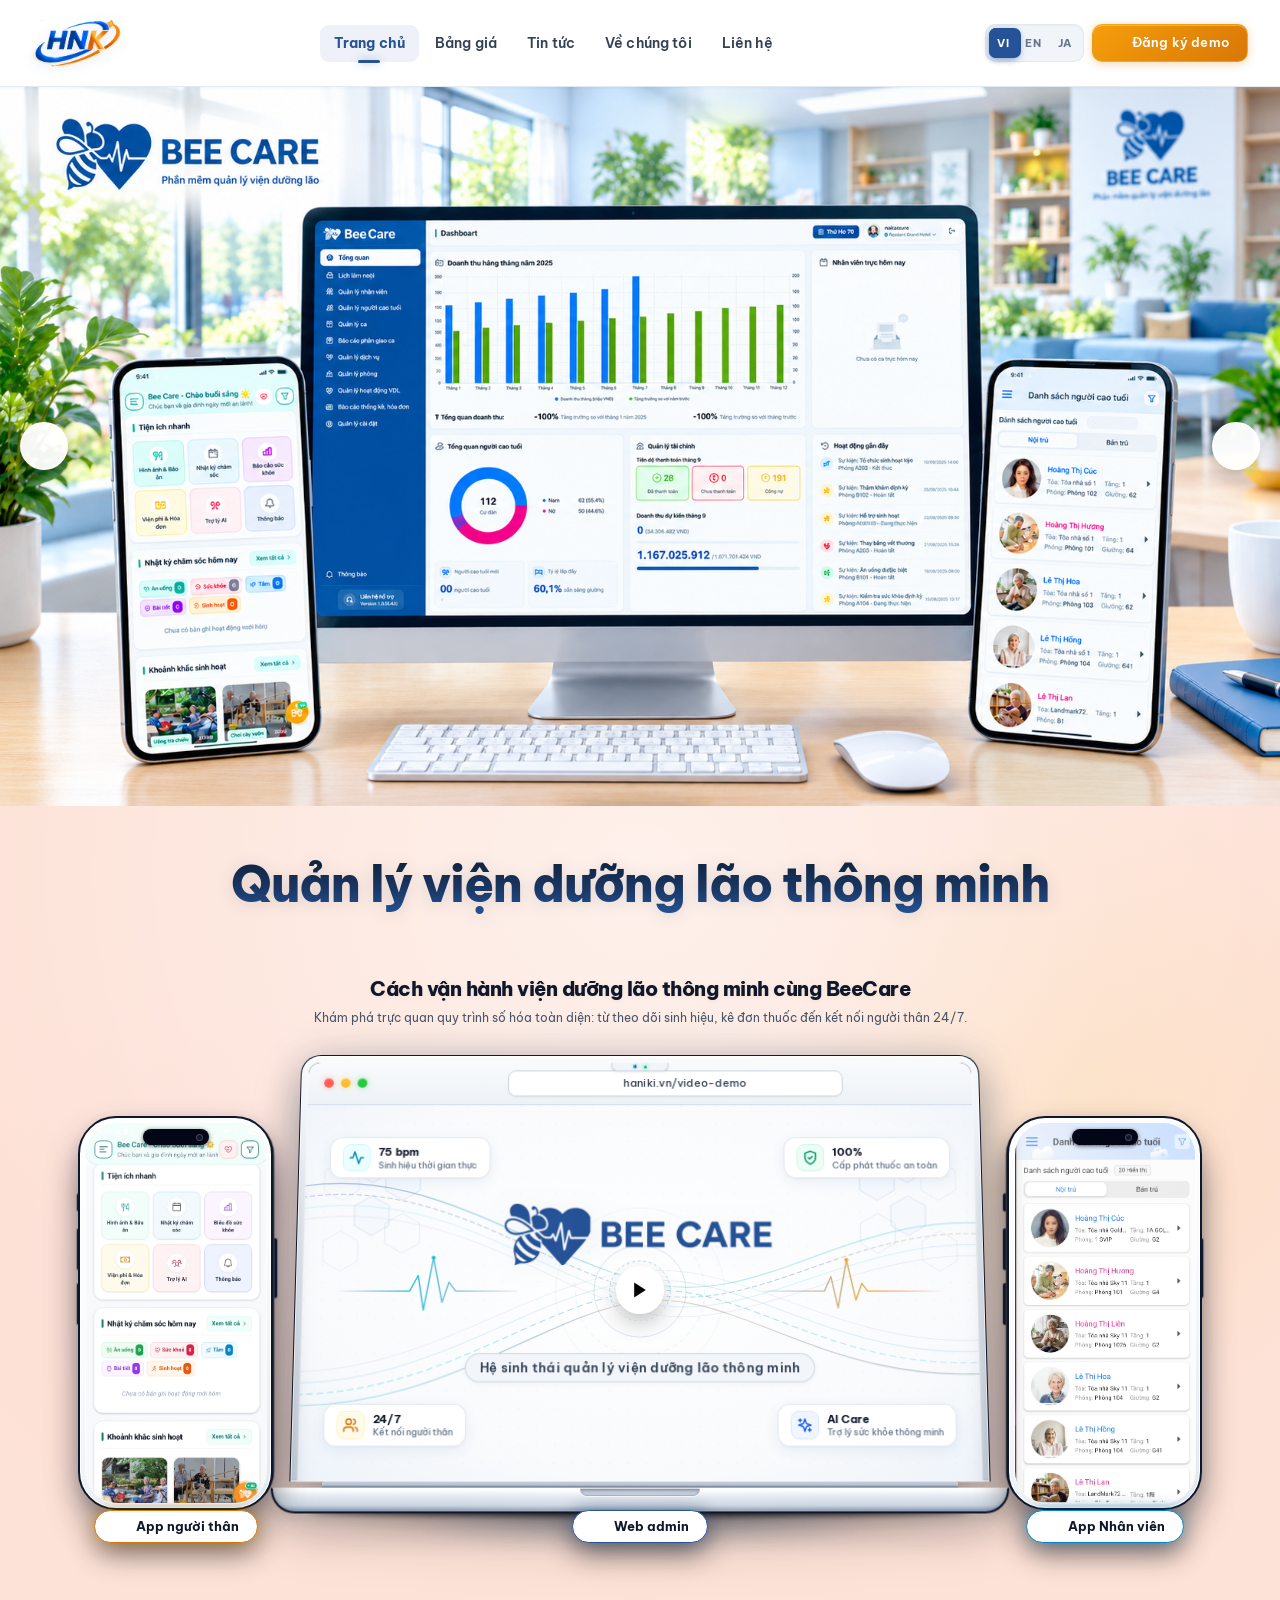
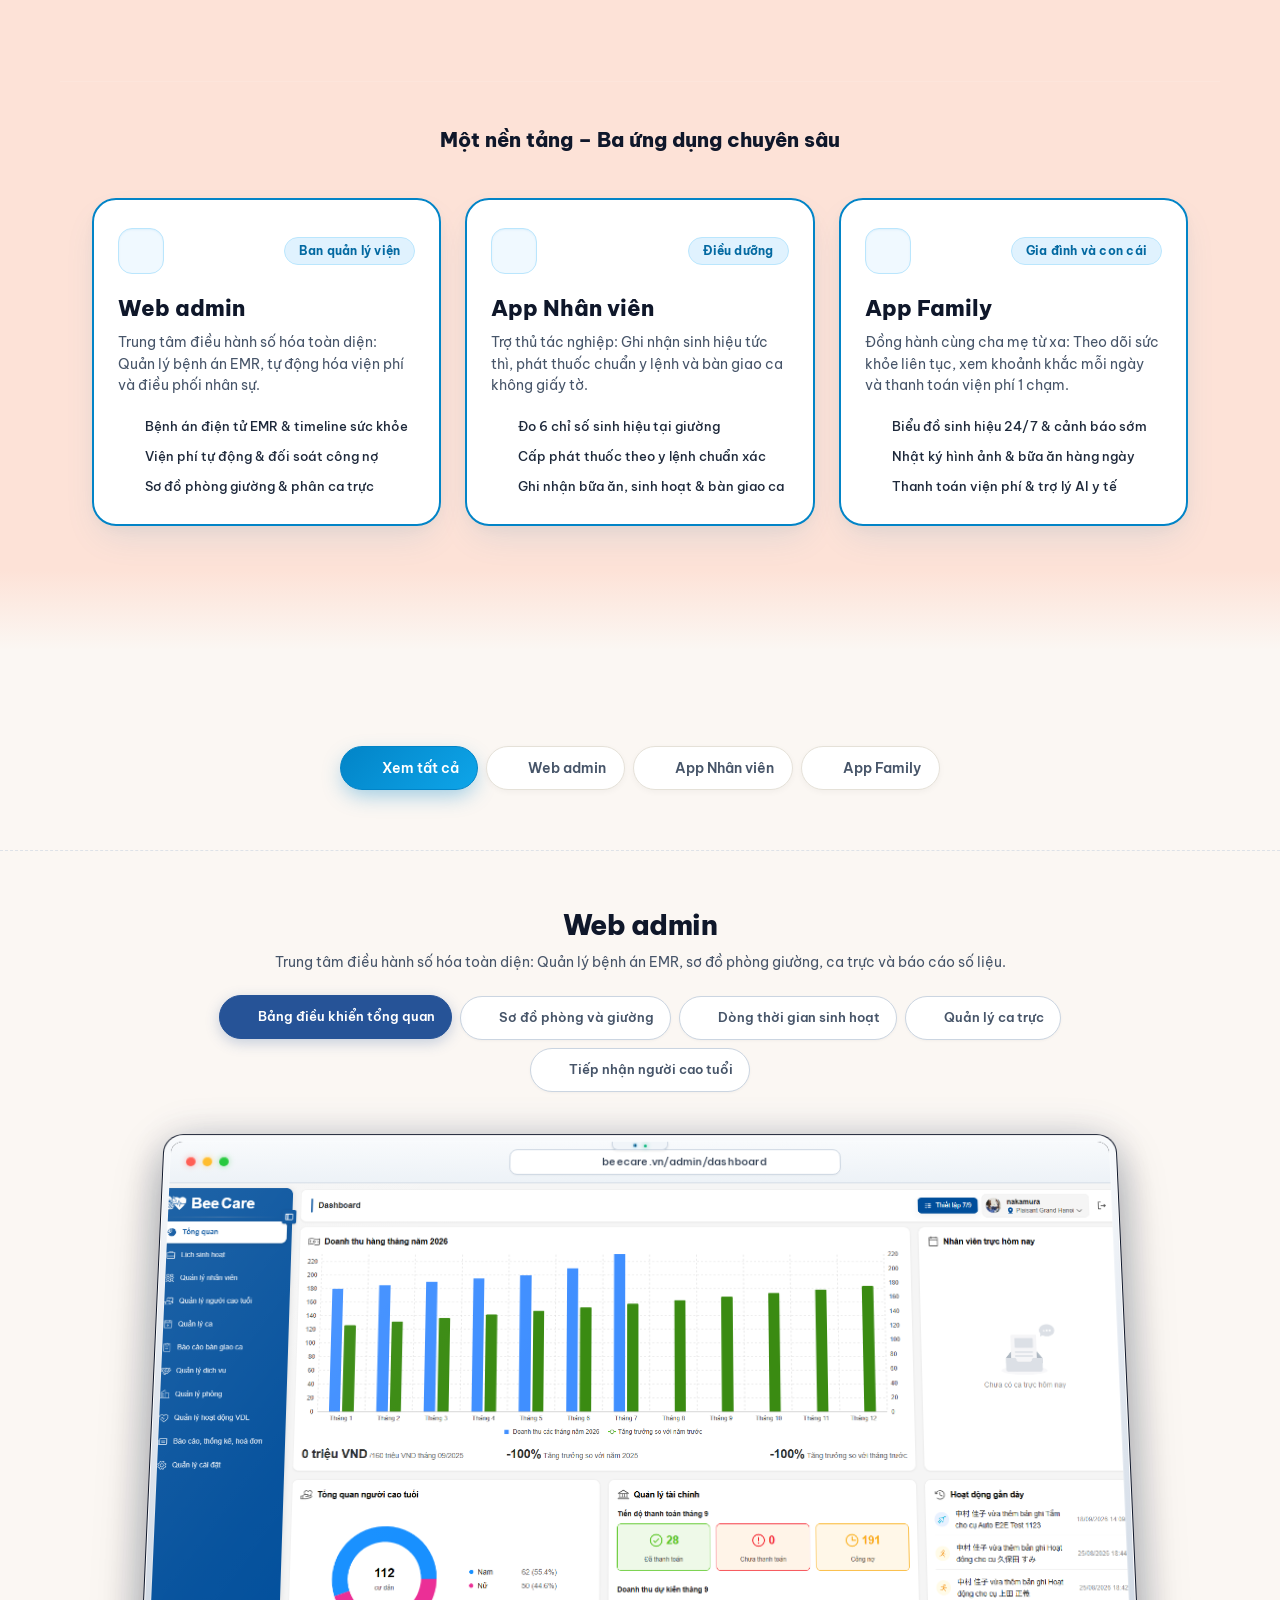
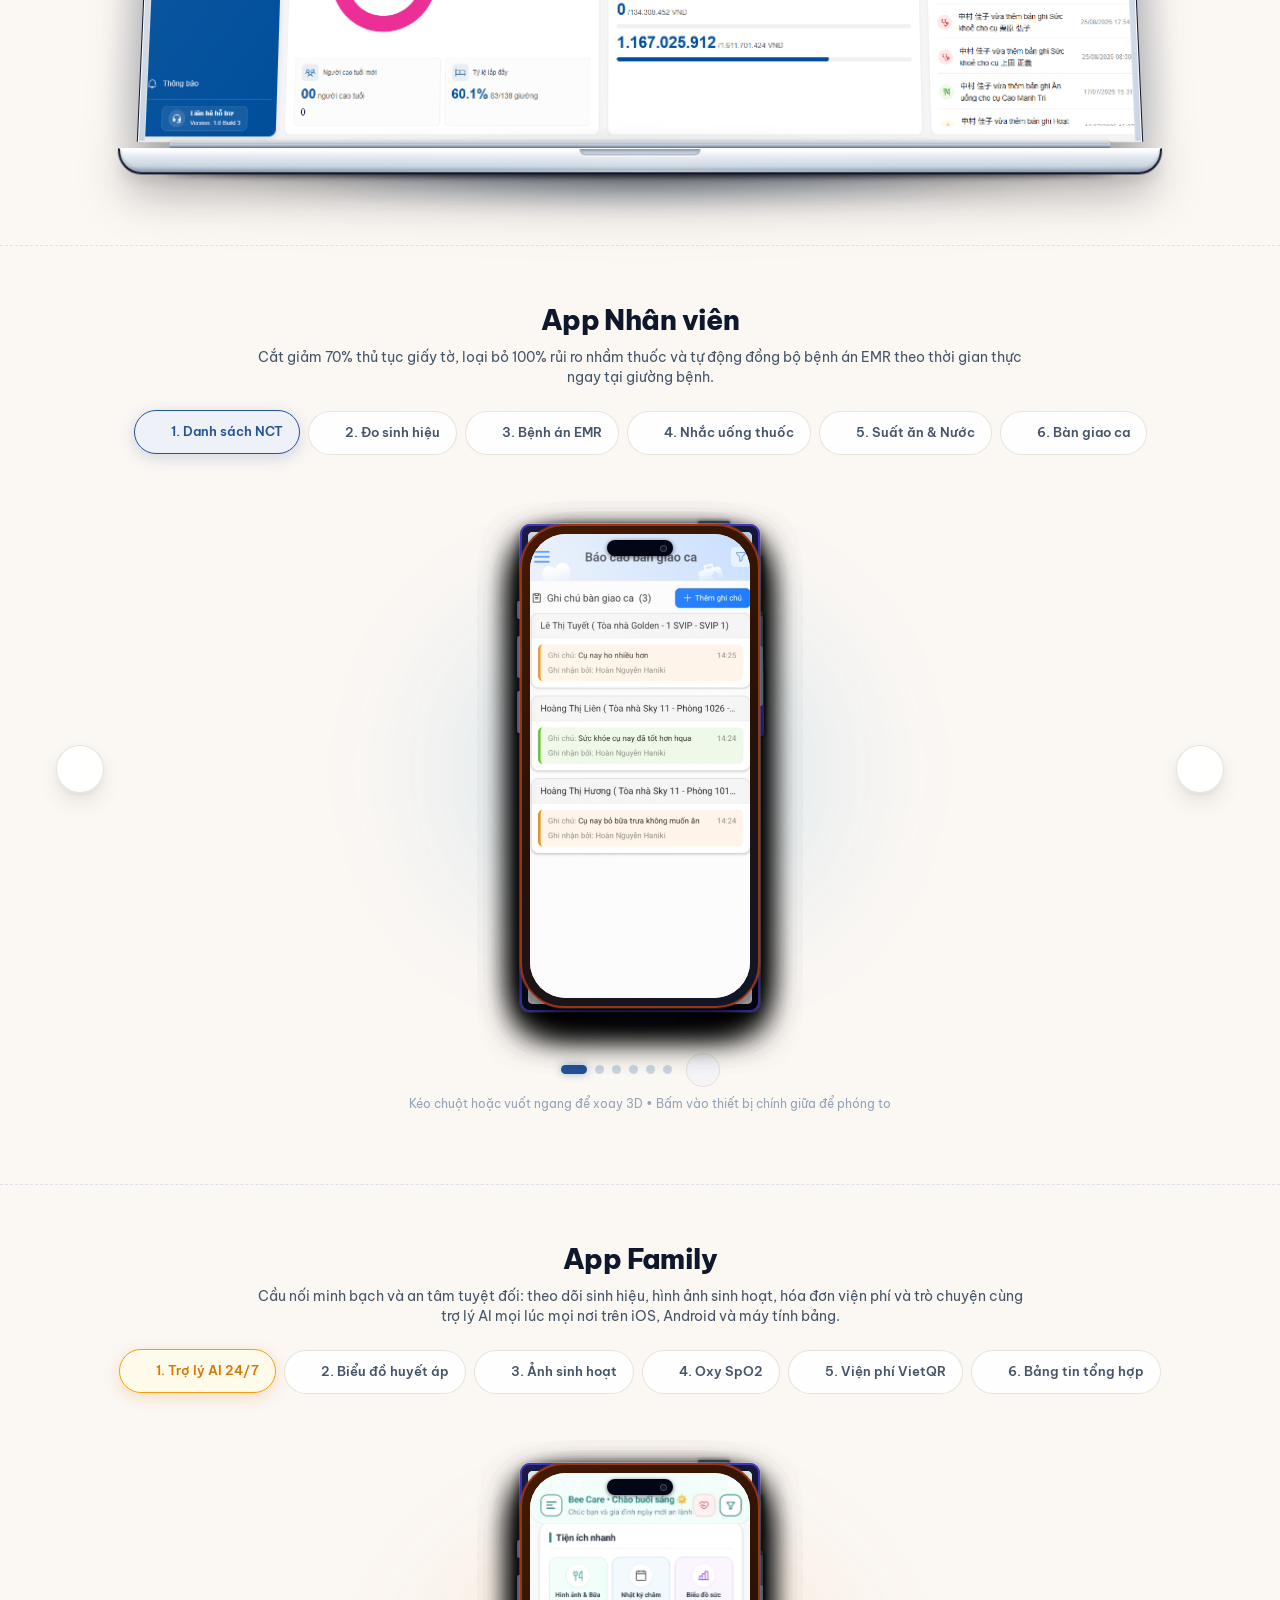
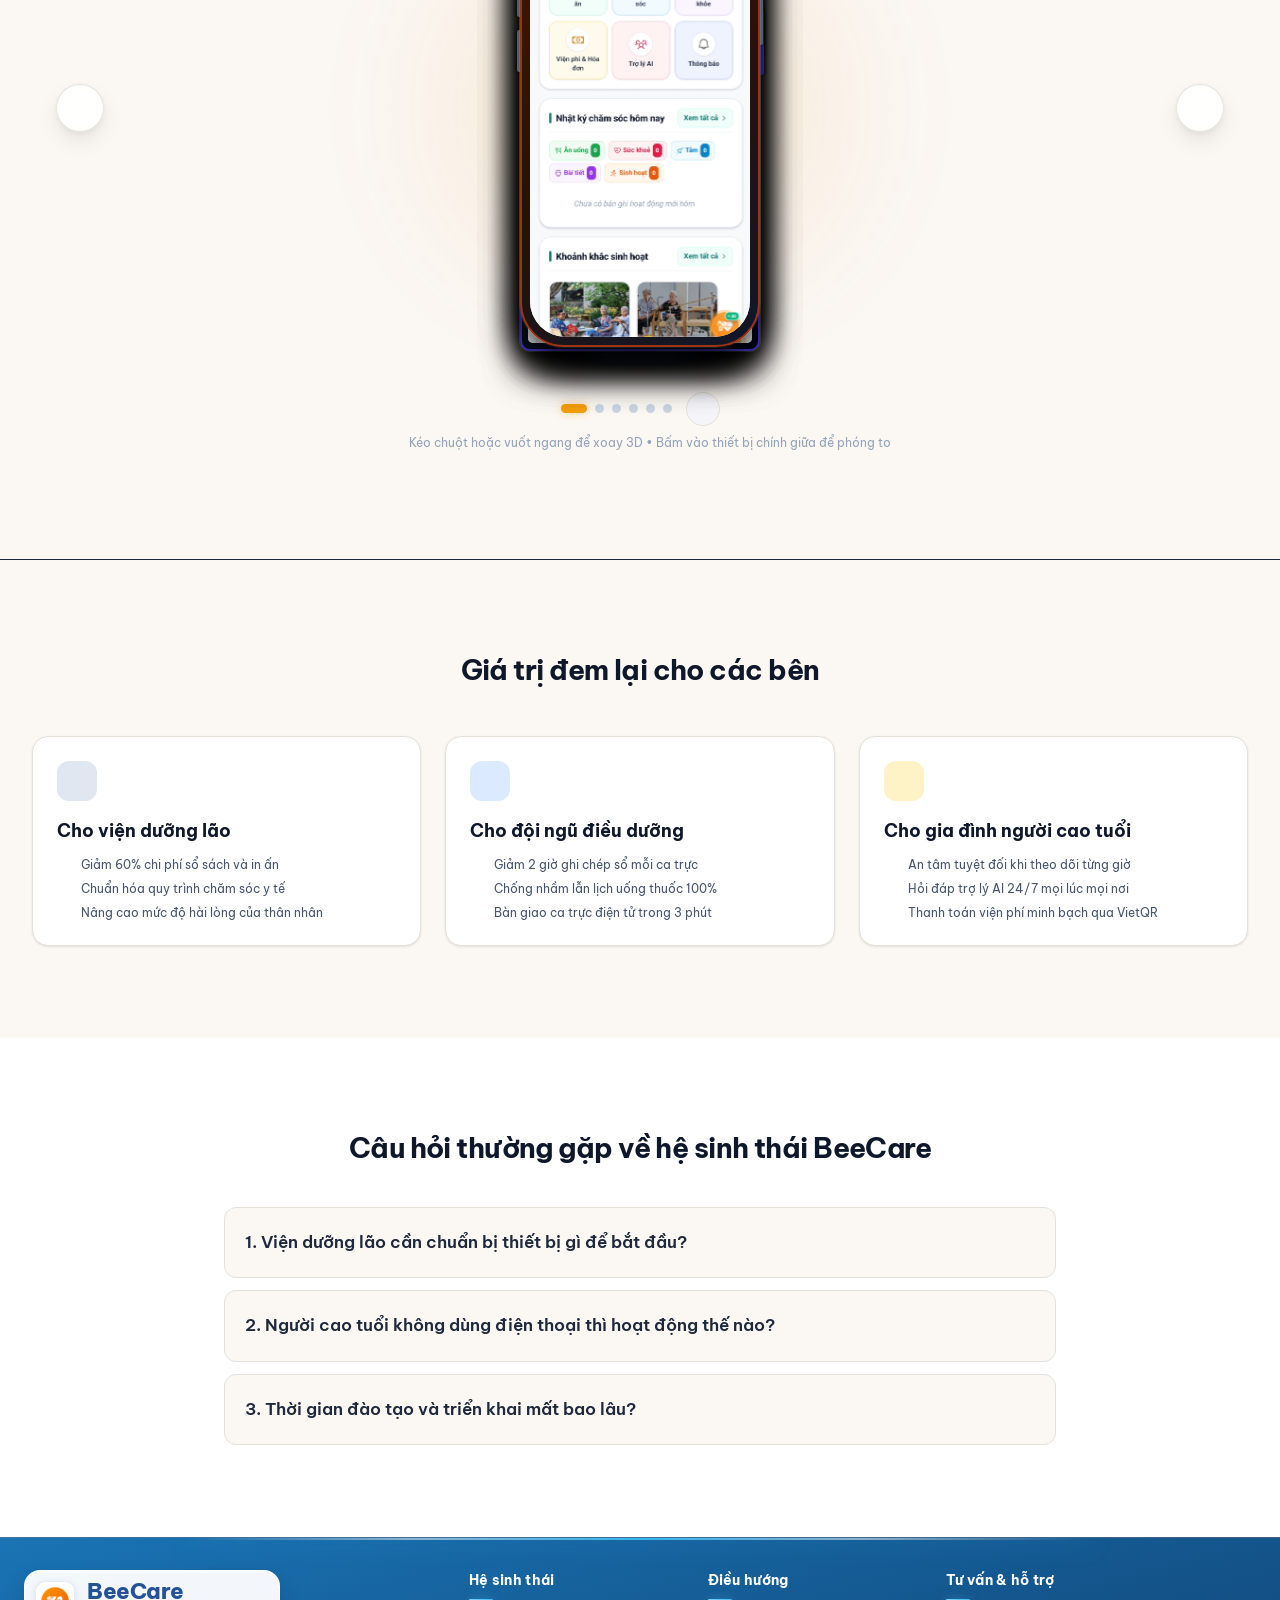
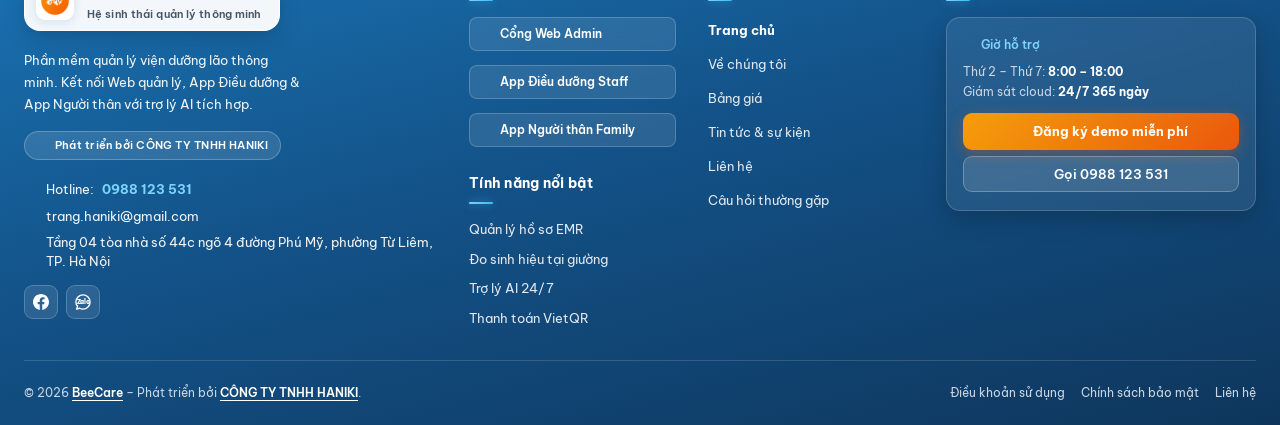
==== commit 46de2d53: "fix ui 10/9" ====
--- a/index.html
+++ b/index.html
@@ -204,19 +204,6 @@
           <span class="hero-title-gradient" data-i18n="hero_title">Quản lý viện dưỡng lão thông minh</span>
         </h1>
       </div>
-
-      <!-- 5. High-Conversion CTA Buttons -->
-      <div class="hero-cta-group" data-aos="fade-up" data-aos-delay="200">
-        <a href="contact.html" class="hero-cta-primary">
-          <i data-lucide="sparkles" class="w-4 h-4 text-amber-950 flex-shrink-0"></i>
-          <span data-i18n="hero_cta_demo">Đăng ký trải nghiệm</span>
-        </a>
-        <a href="contact.html" class="hero-cta-secondary group">
-          <span data-i18n="hero_cta_sim">Sử dụng ngay</span>
-          <i data-lucide="arrow-right" class="w-4 h-4 text-[#265397] flex-shrink-0"></i>
-        </a>
-      </div>
-
     </div>
 
     <!-- 3D HERO STAGE: LAPTOP IN CENTER + 2 FLANKING UPRIGHT PHONES -->
@@ -238,13 +225,13 @@
           <i data-lucide="layout-dashboard" class="w-4 h-4"></i>
           <span data-i18n="hero_device_web">Web admin</span>
         </button>
-        <button type="button" class="hero-device-tab" data-device="staff" aria-label="Xem App nhân viên">
+        <button type="button" class="hero-device-tab" data-device="staff" aria-label="Xem App Nhân viên">
           <i data-lucide="stethoscope" class="w-4 h-4"></i>
-          <span data-i18n="hero_device_staff">App nhân viên</span>
+          <span data-i18n="hero_device_staff">App Nhân viên</span>
         </button>
-        <button type="button" class="hero-device-tab" data-device="family" aria-label="Xem App người thân">
+        <button type="button" class="hero-device-tab" data-device="family" aria-label="Xem App Family">
           <i data-lucide="home" class="w-4 h-4"></i>
-          <span data-i18n="hero_device_family">App người thân</span>
+          <span data-i18n="hero_device_family">App Family</span>
         </button>
       </div>
 
@@ -550,7 +537,7 @@
           <!-- Label pill -->
           <div class="text-center mt-3.5">
             <span class="hero-device-pill hero-device-pill--staff">
-              <i data-lucide="users" class="w-4 h-4"></i> <span data-i18n="hero_device_staff">App nhân viên</span>
+              <i data-lucide="users" class="w-4 h-4"></i> <span data-i18n="hero_device_staff">App Nhân viên</span>
             </span>
           </div>
         </div>
@@ -602,10 +589,6 @@
                 </li>
               </ul>
             </div>
-            <button onclick="navigateToApp('web')" class="app-summary-btn app-summary-btn--web">
-              <span data-i18n="hero_sum_web_action">Khám phá Web admin</span>
-              <i data-lucide="arrow-right" class="w-4 h-4 transition-transform group-hover:translate-x-1"></i>
-            </button>
           </div>
 
           <!-- Card 2: Staff Bedside App -->
@@ -621,7 +604,7 @@
                 </span>
               </div>
               <h4 class="app-summary-card__title" data-i18n="hero_sum_staff_title">
-                App nhân viên
+                App Nhân viên
               </h4>
               <p class="app-summary-card__desc" data-i18n="hero_sum_staff_desc">
                 Trợ thủ tác nghiệp: Ghi nhận sinh hiệu tức thì, phát thuốc chuẩn y lệnh và bàn giao ca không giấy tờ.
@@ -641,10 +624,6 @@
                 </li>
               </ul>
             </div>
-            <button onclick="navigateToApp('staff')" class="app-summary-btn app-summary-btn--staff">
-              <span data-i18n="hero_sum_staff_action">Khám phá App nhân viên</span>
-              <i data-lucide="arrow-right" class="w-4 h-4 transition-transform group-hover:translate-x-1"></i>
-            </button>
           </div>
 
           <!-- Card 3: Family Mobile App -->
@@ -660,7 +639,7 @@
                 </span>
               </div>
               <h4 class="app-summary-card__title" data-i18n="hero_sum_family_title">
-                App người thân
+                App Family
               </h4>
               <p class="app-summary-card__desc" data-i18n="hero_sum_family_desc">
                 Đồng hành cùng cha mẹ từ xa: Theo dõi sức khỏe liên tục, xem khoảnh khắc mỗi ngày và thanh toán viện phí 1 chạm.
@@ -680,10 +659,6 @@
                 </li>
               </ul>
             </div>
-            <button onclick="navigateToApp('family')" class="app-summary-btn app-summary-btn--family">
-              <span data-i18n="hero_sum_family_action">Khám phá App người thân</span>
-              <i data-lucide="arrow-right" class="w-4 h-4 transition-transform group-hover:translate-x-1"></i>
-            </button>
           </div>
 
         </div>
@@ -691,11 +666,11 @@
   </section>
 
     <!-- ===================== SECTION 1: HỆ SINH THÁI QUẢN LÝ VIỆN DƯỠNG LÃO TOÀN DIỆN ===================== -->
-  <section id="ecosystem" class="section-padding bg-[#FBF7F3] relative border-t border-[#E5E1D8] ecosystem-mode-all">
+  <section id="ecosystem" class="section-padding bg-[#FBF7F3] relative ecosystem-mode-all">
     <div class="max-w-7xl mx-auto px-4 sm:px-6 lg:px-8">
       
       <!-- Unified Section Header -->
-      <div class="text-center max-w-3xl mx-auto mb-10" data-aos="fade-up">
+      <div class="text-center max-w-4xl mx-auto ecosystem-tabs-header" data-aos="fade-up">
         <!-- 3 App Interactive Selector Tabs -->
         <div class="app-tabs-container flex flex-wrap items-center justify-center gap-2 sm:gap-2.5 py-1 px-1 max-w-full mx-auto">
           <button class="app-tab-btn active" onclick="switchAppTab('all', this)" id="tab-btn-all" title="Xem đồng thời cả 3 ứng dụng">
@@ -708,11 +683,11 @@
           </button>
           <button class="app-tab-btn" onclick="switchAppTab('staff', this)" id="tab-btn-staff">
             <i data-lucide="stethoscope" class="w-4 h-4 text-cyan-600"></i>
-            <span data-i18n="hero_device_staff">App nhân viên</span>
+            <span data-i18n="hero_device_staff">App Nhân viên</span>
           </button>
           <button class="app-tab-btn" onclick="switchAppTab('family', this)" id="tab-btn-family">
             <i data-lucide="smartphone" class="w-4 h-4 text-amber-500"></i>
-            <span data-i18n="hero_device_family">App người thân</span>
+            <span data-i18n="hero_device_family">App Family</span>
           </button>
         </div>
       </div>
@@ -724,16 +699,18 @@
       <div id="web-showcase">
         
     <div class="max-w-7xl mx-auto px-4 sm:px-6 lg:px-8">
-      <div class="text-center max-w-3xl mx-auto mb-10">
-        <h2 class="font-heading font-bold text-3xl sm:text-4xl text-slate-900">
-          <span data-i18n="panel_web_title">BeeCare Web trên máy tính</span>
+      <div class="text-center max-w-3xl mx-auto mb-6">
+        <h2 class="font-heading font-extrabold text-2xl sm:text-3xl text-slate-900">
+          <span data-i18n="panel_web_title">Web admin</span>
         </h2>
         <p class="text-slate-600 text-sm sm:text-base mt-2" data-i18n="panel_web_desc">
-          Bấm các nút dưới đây để thay đổi trực tiếp màn hình thực tế bên trong khung laptop 3D.
+          Trung tâm điều hành số hóa toàn diện: Quản lý bệnh án EMR, sơ đồ phòng giường, ca trực và báo cáo số liệu.
         </p>
-
+      </div>
+
+      <div class="text-center max-w-5xl mx-auto mb-8 sm:mb-9">
         <!-- Interactive Screen Switcher Tabs -->
-        <div class="screen-tabs-container flex flex-wrap justify-center gap-2.5 mt-6">
+        <div class="screen-tabs-container flex flex-wrap items-center justify-center gap-2 sm:gap-2.5">
           <button class="screen-tab-btn active" onclick="switchLaptopScreen('assets/screenshots/web-dashboard.png', TRANSLATIONS[currentLang]['panel_web_tab1'] || 'Bảng điều khiển tổng quan', this)">
             <i data-lucide="layout-dashboard" class="w-4 h-4"></i> <span data-i18n="panel_web_tab1">Bảng điều khiển tổng quan</span>
           </button>
@@ -746,9 +723,6 @@
           <button class="screen-tab-btn" onclick="switchLaptopScreen('assets/screenshots/web-shifts.png', TRANSLATIONS[currentLang]['panel_web_tab4'] || 'Quản lý ca trực', this)">
             <i data-lucide="clock" class="w-4 h-4"></i> <span data-i18n="panel_web_tab4">Quản lý ca trực</span>
           </button>
-          <button class="screen-tab-btn" onclick="switchLaptopScreen('assets/screenshots/web-report.png', TRANSLATIONS[currentLang]['panel_web_tab5'] || 'Báo cáo tổng quan viện', this)">
-            <i data-lucide="bar-chart-3" class="w-4 h-4"></i> <span data-i18n="panel_web_tab5">Báo cáo tổng quan viện</span>
-          </button>
           <button class="screen-tab-btn" onclick="switchLaptopScreen('assets/screenshots/web-admission.png', TRANSLATIONS[currentLang]['panel_web_tab6'] || 'Tiếp nhận người cao tuổi', this)">
             <i data-lucide="user-plus" class="w-4 h-4"></i> <span data-i18n="panel_web_tab6">Tiếp nhận người cao tuổi</span>
           </button>
@@ -785,7 +759,7 @@
               </div>
 
               <!-- Screen viewport -->
-              <div class="laptop-screen-viewport relative cursor-pointer group" onclick="openLightbox(document.getElementById('laptop-main-screen').src, document.getElementById('laptop-screen-title').textContent)">
+              <div class="laptop-screen-viewport relative cursor-pointer group" onclick="openLaptopLightbox()">
                 <img id="laptop-main-screen" src="assets/screenshots/web-dashboard.png" alt="Màn hình Web quản lý"
                   class="laptop-screen-content w-full h-full object-cover object-top transition-all duration-300">
                 <div class="laptop-glare pointer-events-none"></div>
@@ -813,48 +787,6 @@
           <div class="laptop-shadow"></div>
           <div class="laptop-ambient-glow"></div>
         </div>
-
-        <!-- Current screen title caption -->
-        <div class="text-center relative z-10 mt-6 sm:mt-8 mb-4">
-          <span id="laptop-screen-title" class="inline-flex items-center gap-2 px-4 py-1.5 rounded-full bg-white text-slate-700 text-xs font-bold border border-slate-200 shadow-sm" data-i18n="panel_web_tab1">
-            Bảng điều khiển tổng quan viện
-          </span>
-        </div>
-      </div>
-
-      <!-- Quick 4 Features of Web Management -->
-      <div class="grid sm:grid-cols-2 lg:grid-cols-4 gap-5 mt-10 sm:mt-12">
-        <div class="p-5 rounded-2xl bg-slate-50 border border-slate-200">
-          <div class="w-10 h-10 rounded-xl bg-teal-100 text-teal-700 flex items-center justify-center font-bold mb-3">
-            <i data-lucide="file-text" class="w-5 h-5"></i>
-          </div>
-          <h4 class="font-heading font-bold text-slate-900 text-base mb-1" data-i18n="panel_web_feat1_title">Bệnh án điện tử EMR</h4>
-          <p class="text-slate-600 text-xs" data-i18n="panel_web_feat1_desc">Lưu trữ tiền sử bệnh, dị ứng, phác đồ điều trị và sinh hiệu trọn đời.</p>
-        </div>
-
-        <div class="p-5 rounded-2xl bg-slate-50 border border-slate-200">
-          <div class="w-10 h-10 rounded-xl bg-teal-100 text-teal-700 flex items-center justify-center font-bold mb-3">
-            <i data-lucide="building-2" class="w-5 h-5"></i>
-          </div>
-          <h4 class="font-heading font-bold text-slate-900 text-base mb-1" data-i18n="panel_web_feat2_title">Sơ đồ phòng và giường</h4>
-          <p class="text-slate-600 text-xs" data-i18n="panel_web_feat2_desc">Quản lý trực quan theo tòa nhà, tầng, phòng và tình trạng từng giường.</p>
-        </div>
-
-        <div class="p-5 rounded-2xl bg-slate-50 border border-slate-200">
-          <div class="w-10 h-10 rounded-xl bg-teal-100 text-teal-700 flex items-center justify-center font-bold mb-3">
-            <i data-lucide="pill" class="w-5 h-5"></i>
-          </div>
-          <h4 class="font-heading font-bold text-slate-900 text-base mb-1" data-i18n="panel_web_feat3_title">Quản lý cấp phát thuốc</h4>
-          <p class="text-slate-600 text-xs" data-i18n="panel_web_feat3_desc">Kê đơn thông minh, chia cữ uống sáng - trưa - chiều - tối, chống sót liều.</p>
-        </div>
-
-        <div class="p-5 rounded-2xl bg-slate-50 border border-slate-200">
-          <div class="w-10 h-10 rounded-xl bg-teal-100 text-teal-700 flex items-center justify-center font-bold mb-3">
-            <i data-lucide="clock" class="w-5 h-5"></i>
-          </div>
-          <h4 class="font-heading font-bold text-slate-900 text-base mb-1" data-i18n="panel_web_feat4_title">Phân ca và bàn giao ca</h4>
-          <p class="text-slate-600 text-xs" data-i18n="panel_web_feat4_desc">Xếp lịch kíp trực tự động, tổng hợp biên bản bàn giao ca điện tử 3 phút.</p>
-        </div>
       </div>
 
     </div>
@@ -863,12 +795,12 @@
     </div>
 
 <!-- PANEL 2: STAFF APP -->
-    <div id="panel-app-staff" class="app-panel pt-6">
+    <div id="panel-app-staff" class="app-panel">
       <div id="staff-showcase">
         <div class="max-w-7xl mx-auto px-4 sm:px-6 lg:px-8">
-          <div class="text-center max-w-3xl mx-auto mb-10">
-            <h2 class="font-heading font-extrabold text-3xl sm:text-4xl text-slate-900">
-              <span data-i18n="panel_staff_title">Trợ thủ điều dưỡng số hóa – Thêm thời gian chăm sóc người cao tuổi</span>
+          <div class="text-center max-w-3xl mx-auto mb-6">
+            <h2 class="font-heading font-extrabold text-2xl sm:text-3xl text-slate-900">
+              <span data-i18n="panel_staff_title">App Nhân viên</span>
             </h2>
             <p class="text-slate-600 text-sm sm:text-base mt-2" data-i18n="panel_staff_desc">
               Cắt giảm 70% thủ tục giấy tờ, loại bỏ 100% rủi ro nhầm thuốc và tự động đồng bộ bệnh án EMR theo thời gian thực ngay tại giường bệnh.
@@ -1056,12 +988,6 @@
               </button>
             </div>
 
-            <!-- Synchronized Feature Spotlight Card -->
-            <div class="carousel-feature-card" id="staff-feature-card">
-              <h3 class="carousel-card-title" data-i18n="panel_staff_f1_title">1. Danh sách người cao tuổi</h3>
-              <p class="carousel-card-desc" data-i18n="panel_staff_f1_desc">Hiển thị trực quan theo số phòng, cấp độ chăm sóc và cảnh báo sức khỏe cần lưu ý.</p>
-            </div>
-
             <!-- Bottom Progress Dots & Autoplay Controller -->
             <div class="carousel-bottom-bar">
               <div class="carousel-dots-container" id="staff-carousel-dots">
@@ -1255,12 +1181,12 @@
     </div>
 
     <!-- PANEL 3: FAMILY APP -->
-    <div id="panel-app-family" class="app-panel pt-6">
+    <div id="panel-app-family" class="app-panel">
       <div id="family-showcase">
         <div class="max-w-7xl mx-auto px-4 sm:px-6 lg:px-8">
-          <div class="text-center max-w-3xl mx-auto mb-10">
-            <h2 class="font-heading font-extrabold text-3xl sm:text-4xl text-slate-900">
-              <span data-i18n="panel_family_title">Kết nối gia đình & Đồng hành chăm sóc 24/7</span>
+          <div class="text-center max-w-3xl mx-auto mb-6">
+            <h2 class="font-heading font-extrabold text-2xl sm:text-3xl text-slate-900">
+              <span data-i18n="panel_family_title">App Family</span>
             </h2>
             <p class="text-slate-600 text-sm sm:text-base mt-2" data-i18n="panel_family_desc">
               Cầu nối minh bạch và an tâm tuyệt đối: theo dõi sinh hiệu, hình ảnh sinh hoạt, hóa đơn viện phí và trò chuyện cùng trợ lý AI mọi lúc mọi nơi trên iOS, Android và máy tính bảng.
@@ -1448,12 +1374,6 @@
               </button>
             </div>
 
-            <!-- Synchronized Feature Spotlight Card -->
-            <div class="carousel-feature-card" id="family-feature-card">
-              <h3 class="carousel-card-title" data-i18n="panel_family_f1_title">1. Hỏi đáp tình hình cha mẹ 24/7</h3>
-              <p class="carousel-card-desc" data-i18n="panel_family_f1_desc">AI tự động đọc sinh hiệu và thực đơn để giải đáp ngay cho con cái mọi lúc mọi nơi.</p>
-            </div>
-
             <!-- Bottom Progress Dots & Autoplay Controller -->
             <div class="carousel-bottom-bar">
               <div class="carousel-dots-container" id="family-carousel-dots">
@@ -1873,7 +1793,6 @@
       <div class="footer-bottom">
         <div class="footer-copyright">
           © 2026 <a href="index.html">BeeCare</a> – <span data-i18n="footer_dev_by_prefix">Phát triển bởi</span> <a href="company.html"><span data-i18n="footer_dev_by_suffix">CÔNG TY TNHH HANIKI</span></a>.
-          <span data-i18n="footer_coop">Đồng hành cùng Viện dưỡng lão Diên Hồng.</span>
         </div>
         <div class="footer-bottom-links">
           <a href="terms.html"><span data-i18n="footer_terms">Điều khoản sử dụng</span></a>
--- a/assets/style.css
+++ b/assets/style.css
@@ -4254,10 +4254,11 @@
 /* Device screen tab switch buttons */
 .screen-tab-btn {
   padding: 8px 16px;
-  border-radius: 10px;
+  min-height: 44px;
+  border-radius: 9999px;
   font-size: 13px;
   font-weight: 600;
-  border: 1px solid #cbd5e1;
+  border: 1.5px solid #cbd5e1;
   background: #ffffff;
   color: #475569;
   transition: all 0.25s ease;
@@ -4265,14 +4266,23 @@
   display: inline-flex;
   align-items: center;
   gap: 6px;
-}
-
-.screen-tab-btn:hover,
+  white-space: nowrap;
+  box-shadow: 0 1px 3px rgba(0, 0, 0, 0.04);
+}
+
+.screen-tab-btn:hover {
+  color: #265397;
+  border-color: #265397;
+  background: #f8fafc;
+  transform: translateY(-1px);
+}
+
 .screen-tab-btn.active {
   background: var(--primary, #265397);
   color: #ffffff;
   border-color: var(--primary, #265397);
   box-shadow: 0 4px 14px rgba(38, 83, 151, 0.25);
+  transform: translateY(-1px);
 }
 
 /* Device Label Pills */
@@ -5052,6 +5062,17 @@
   stroke: #204780 !important;
 }
 
+/* Master Ecosystem Tabs Header */
+.ecosystem-tabs-header {
+  margin-bottom: 22px !important;
+}
+
+@media (max-width: 640px) {
+  .ecosystem-tabs-header {
+    margin-bottom: 16px !important;
+  }
+}
+
 .app-panel {
   display: block;
 }
@@ -5062,9 +5083,9 @@
 
 /* Ecosystem All View Mode */
 .ecosystem-mode-all .app-panel:not(:first-child) {
-  border-top: 1px solid #E5E1D8;
-  padding-top: 4rem;
-  margin-top: 4rem;
+  padding-top: 3.5rem;
+  margin-top: 3.5rem;
+  border-top: 1px dashed rgba(203, 213, 225, 0.6);
 }
 
 .ecosystem-mode-all .staff-next-btn {
@@ -5366,7 +5387,7 @@
   display: flex;
   flex-direction: column;
   gap: 11px;
-  margin-bottom: 26px;
+  margin-bottom: 0;
   list-style: none;
   padding: 0;
 }
@@ -6515,7 +6536,7 @@
   align-items: center;
   justify-content: center;
   gap: 14px;
-  margin-top: 18px;
+  margin-top: 24px;
 }
 
 .carousel-dots-container {
@@ -9228,3 +9249,7 @@
   border: 1px solid #BAE6FD;
 }
 
+.gap-3\.5 {
+  gap: 14px !important;
+}
+
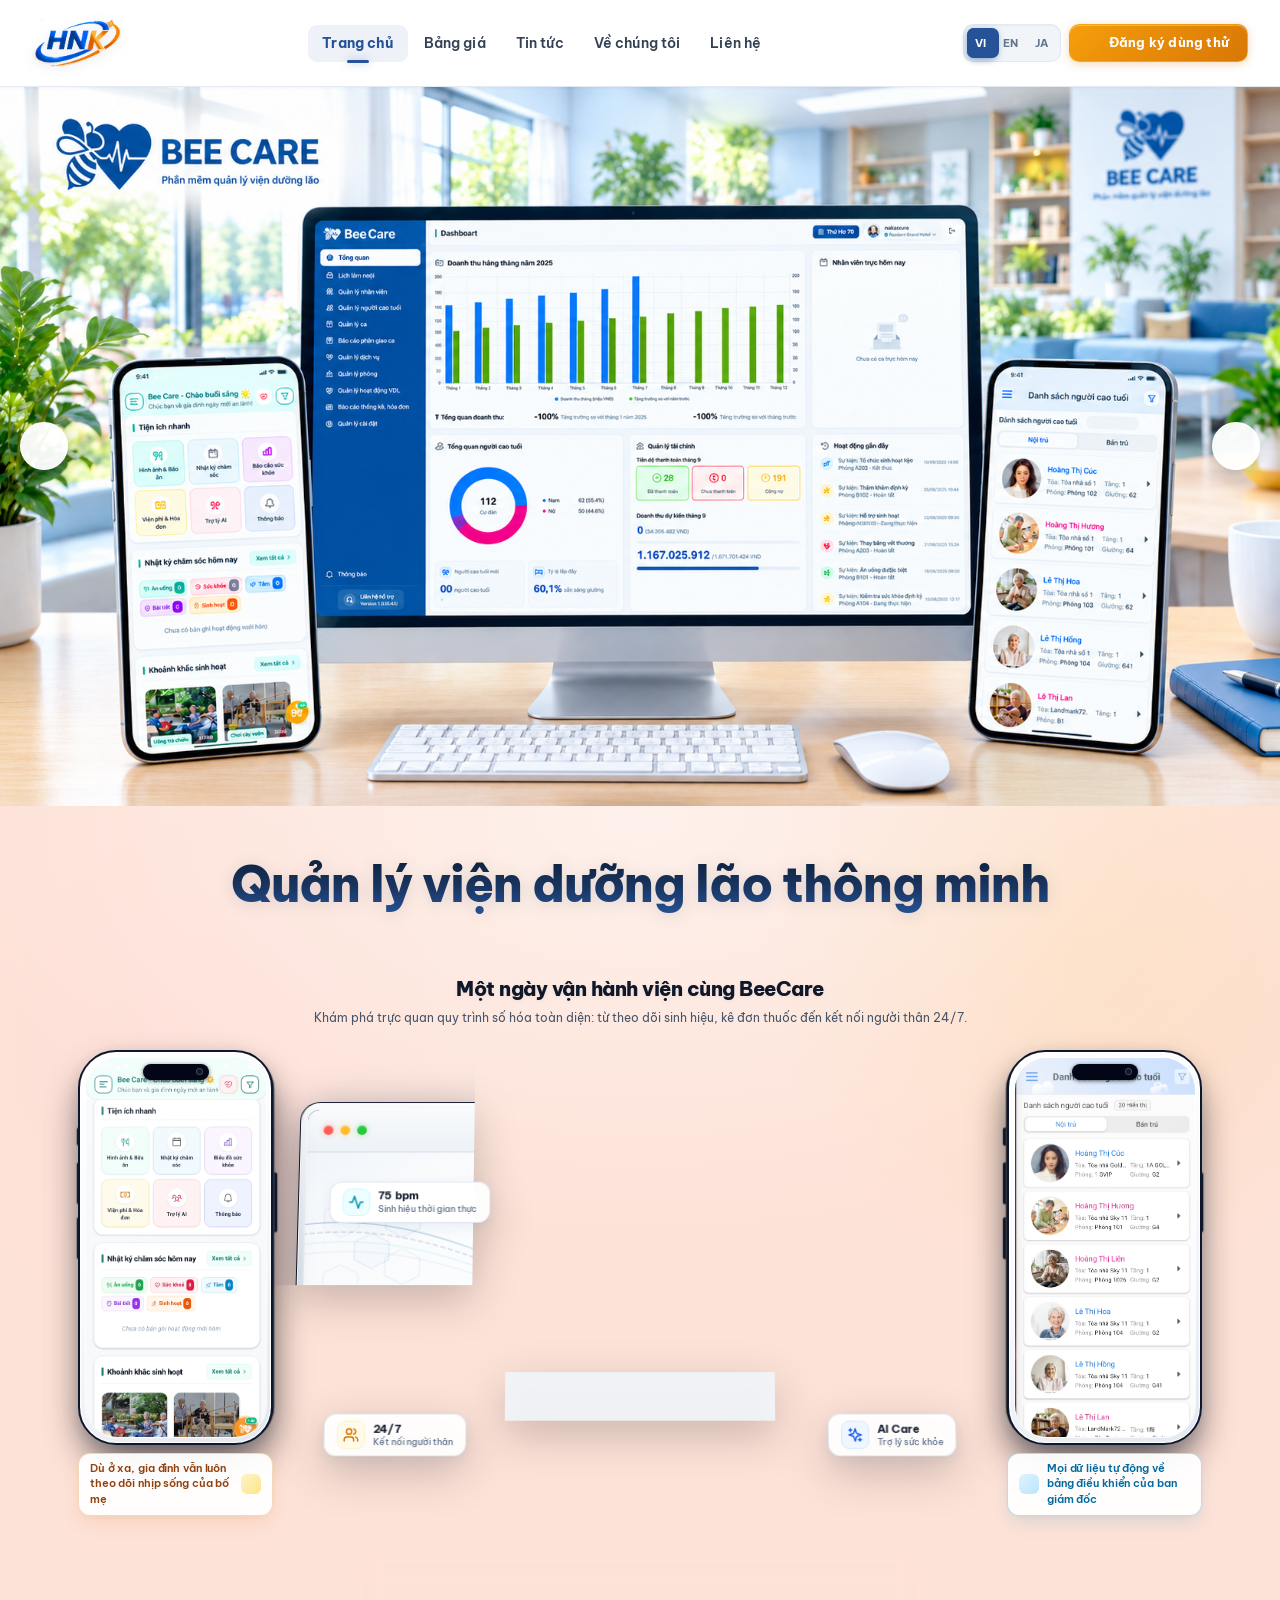
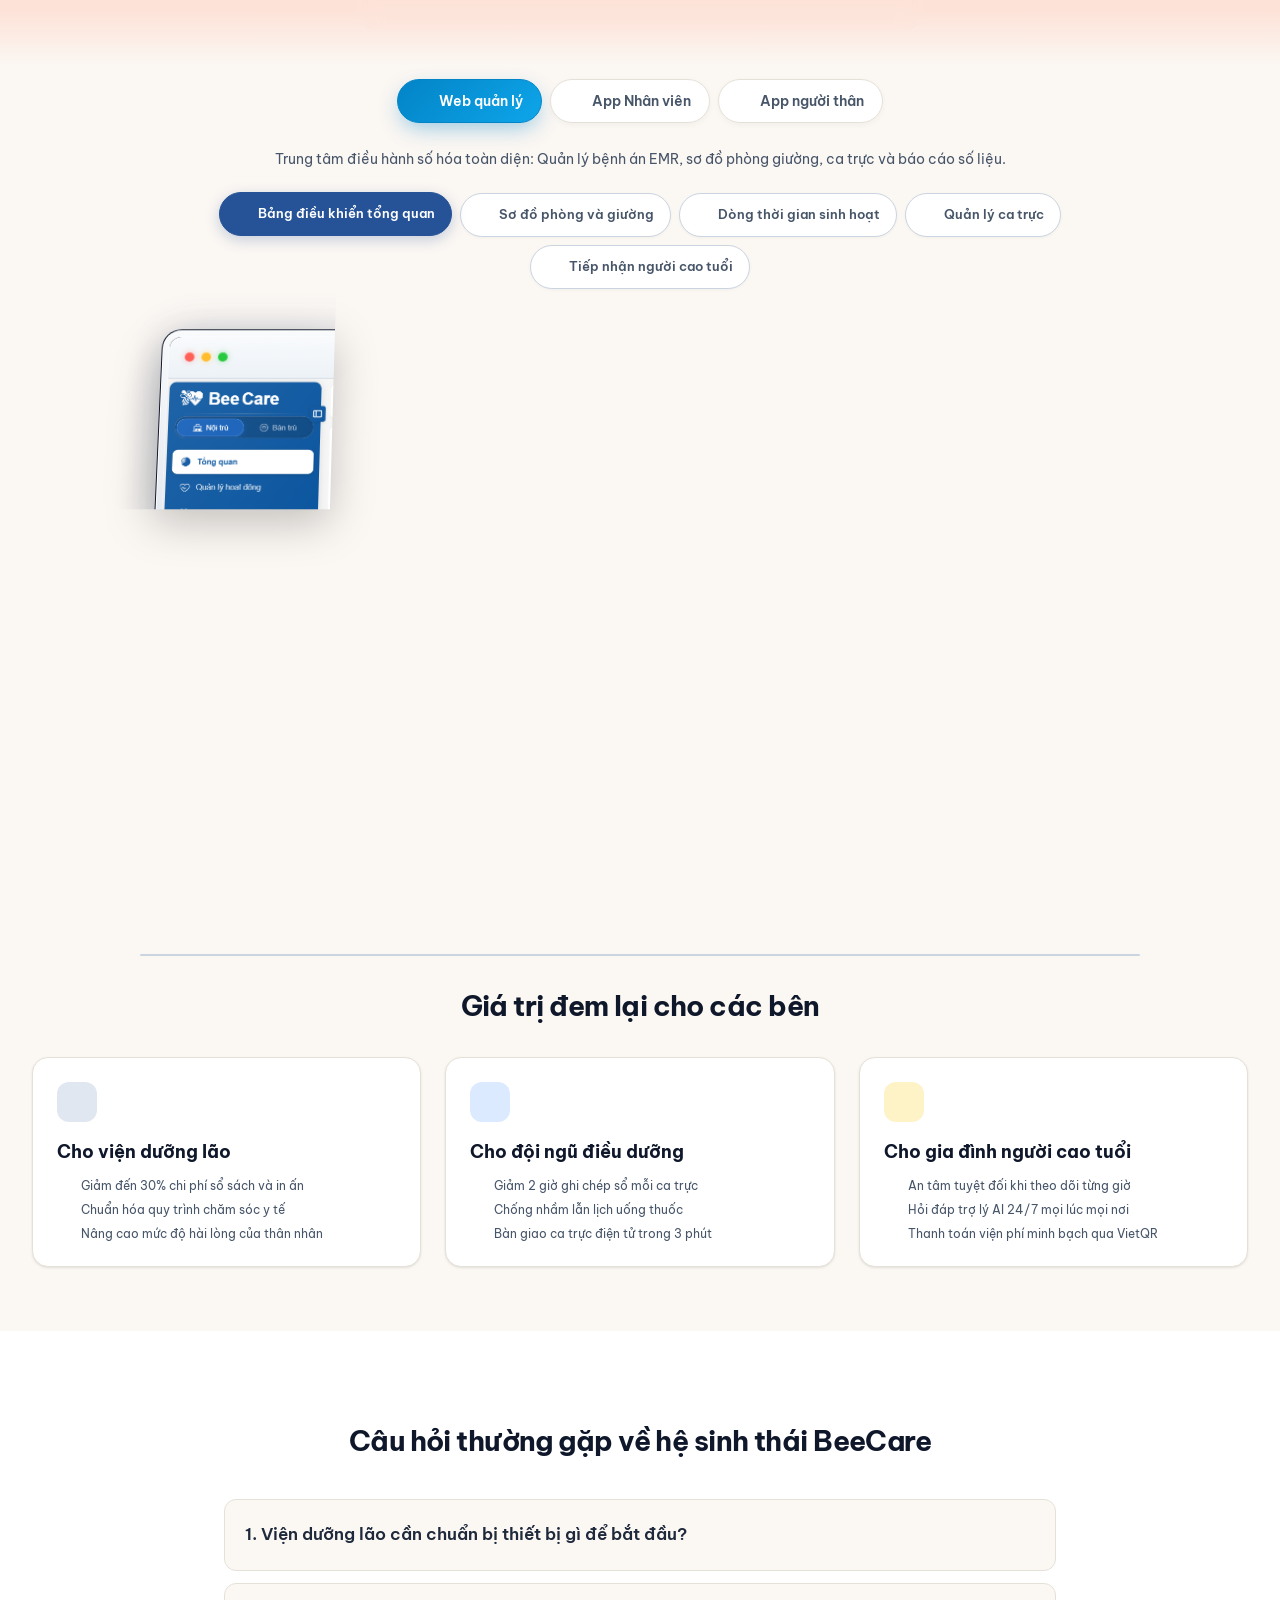
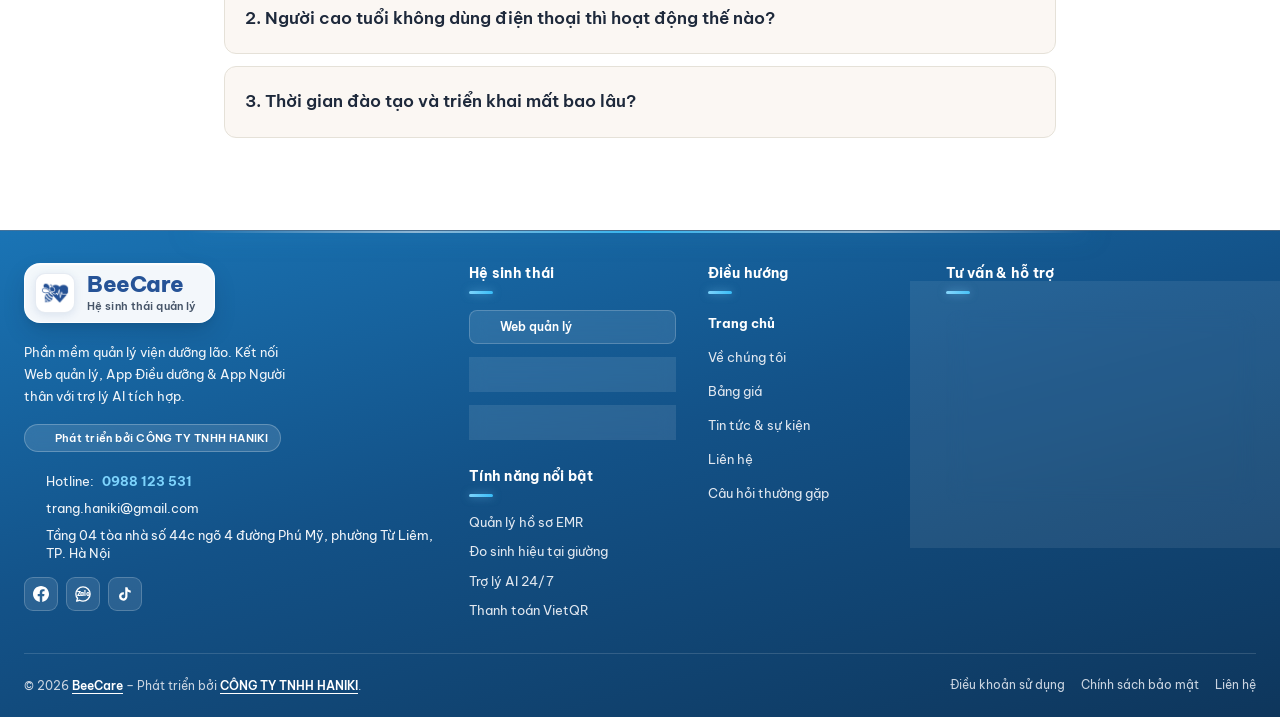
==== commit d5028f19: "fix ui" ====
--- a/index.html
+++ b/index.html
@@ -4,7 +4,7 @@
 <head>
   <meta charset="UTF-8" />
   <meta name="viewport" content="width=device-width, initial-scale=1.0" />
-  <title>BeeCare – Quản lý viện dưỡng lão thông minh</title>
+  <title>BeeCare by HANIKI – Quản lý viện dưỡng lão thông minh</title>
   <meta name="description"
     content="BeeCare – Phần mềm quản lý viện dưỡng lão thông minh. Cổng web quản lý, app điều dưỡng tại giường và app người thân tích hợp trợ lý AI." />
 
@@ -24,11 +24,11 @@
 
   <!-- Stylesheets -->
   <link rel="stylesheet" href="assets/output.css?v=20261002_v5" />
-  <link rel="stylesheet" href="assets/style.css?v=20261008_v28" />
-  <link rel="icon" href="assets/app_icon_512x512.png" type="image/png">
+  <link rel="stylesheet" href="assets/style.css?v=20261022_v5" />
+  <link rel="icon" href="assets/app_icon_512x512.png?v=20261020_v2" type="image/png">
 
   <!-- Preload primary showcase screenshots for instant zero-latency tab switching -->
-  <link rel="preload" as="image" href="assets/screenshots/web-dashboard.png" />
+  <link rel="preload" as="image" href="assets/screenshots/web-dashboard.png?v=20261020_v3" />
   <link rel="preload" as="image" href="assets/screenshots/staff-residents.png" />
   <link rel="preload" as="image" href="assets/screenshots/family-ai.png" />
 </head>
@@ -100,11 +100,10 @@
             <button type="button" class="nav-lang-btn lang-btn" data-lang="ja" onclick="setLanguage('ja')">JA</button>
           </div>
 
-          <!-- Primary CTA Button -->
-          <a href="contact.html" class="nav-cta-btn hidden sm:inline-flex">
+          <!-- Primary CTA Button (Sticky Header) -->
+          <a href="contact.html?trial=30days" class="nav-cta-btn hidden sm:inline-flex group" title="Đăng ký dùng thử BeeCare 30 ngày miễn phí">
             <i data-lucide="calendar-check" class="w-4 h-4"></i>
-            <span class="hidden sm:inline" data-i18n="nav_demo">Đăng ký demo</span>
-            <span class="sm:hidden" data-i18n="nav_demo_mobile">Demo</span>
+            <span class="font-bold" data-i18n="nav_trial">Đăng ký dùng thử</span>
           </a>
 
           <!-- Mobile Menu Hamburger Button -->
@@ -154,9 +153,9 @@
         <div class="cover-slide active" data-index="0">
           <img src="assets/banners/banner-modern-ui.png" alt="BeeCare – Bộ giao diện quản lý viện dưỡng lão hiện đại" class="select-none pointer-events-none" loading="eager" fetchpriority="high">
         </div>
-        <!-- Slide 2: Ảnh trên cùng (Hệ sinh thái công nghệ quản lý và chăm sóc toàn diện) -->
+        <!-- Slide 2: Phần mềm quản lý viện dưỡng lão (Công nghệ đồng hành – Lan tỏa yêu thương) -->
         <div class="cover-slide" data-index="1">
-          <img src="assets/banners/banner-2.png" alt="BeeCare – Hệ sinh thái công nghệ quản lý và chăm sóc toàn diện" class="select-none pointer-events-none" loading="lazy">
+          <img src="assets/banners/banner-2.png?v=20261020" alt="BeeCare – Phần mềm quản lý viện dưỡng lão" class="select-none pointer-events-none" loading="lazy">
         </div>
         <!-- Slide 3: Không gian văn phòng Bee Care hiện đại -->
         <div class="cover-slide" data-index="2">
@@ -190,7 +189,7 @@
     </div>
   </section>
 
-  <section id="home" class="hero-section flex flex-col items-center justify-center relative pb-16 overflow-hidden">
+  <section id="home" class="hero-section flex flex-col items-center justify-center relative pb-0 overflow-hidden">
     <!-- Ambient Light Glows - Warm apricot & peach ambient radiance -->
     <div class="absolute top-6 left-1/2 -translate-x-1/2 w-[880px] h-[450px] bg-amber-200/30 rounded-full blur-[120px] pointer-events-none"></div>
     <div class="absolute top-36 right-10 w-[500px] h-[500px] bg-rose-200/25 rounded-full blur-[130px] pointer-events-none"></div>
@@ -207,12 +206,12 @@
     </div>
 
     <!-- 3D HERO STAGE: LAPTOP IN CENTER + 2 FLANKING UPRIGHT PHONES -->
-    <div class="max-w-[1360px] mx-auto px-4 sm:px-6 lg:px-8 w-full relative z-20 mb-14 sm:mb-18" data-aos="zoom-in" data-aos-delay="300">
+    <div class="max-w-[1360px] mx-auto px-4 sm:px-6 lg:px-8 w-full relative z-20 mb-1 sm:mb-2" data-aos="zoom-in" data-aos-delay="300">
       
       <!-- Video Section Heading -->
       <div class="text-center mb-6 sm:mb-8">
         <h2 class="hero-video-title text-xl sm:text-2xl md:text-3xl font-extrabold text-slate-900 tracking-tight" data-i18n="hero_video_title">
-          Cách vận hành viện dưỡng lão thông minh cùng BeeCare
+          Một ngày vận hành viện cùng BeeCare
         </h2>
         <p class="text-slate-600 text-xs sm:text-sm mt-2 max-w-2xl mx-auto font-normal" data-i18n="hero_video_subtitle">
           Khám phá trực quan quy trình số hóa toàn diện: từ theo dõi sinh hiệu, kê đơn thuốc đến kết nối người thân 24/7.
@@ -221,17 +220,17 @@
 
       <!-- Mobile / Tablet Device Switcher Tabs (< 1024px) -->
       <div class="hero-device-tabs lg:hidden" id="hero-device-tabs">
-        <button type="button" class="hero-device-tab active" data-device="web" aria-label="Xem Web admin">
+        <button type="button" class="hero-device-tab active" data-device="web" aria-label="Xem Web quản lý">
           <i data-lucide="layout-dashboard" class="w-4 h-4"></i>
-          <span data-i18n="hero_device_web">Web admin</span>
+          <span data-i18n="hero_device_web">Web quản lý</span>
         </button>
         <button type="button" class="hero-device-tab" data-device="staff" aria-label="Xem App Nhân viên">
           <i data-lucide="stethoscope" class="w-4 h-4"></i>
           <span data-i18n="hero_device_staff">App Nhân viên</span>
         </button>
-        <button type="button" class="hero-device-tab" data-device="family" aria-label="Xem App Family">
+        <button type="button" class="hero-device-tab" data-device="family" aria-label="Xem App người thân">
           <i data-lucide="home" class="w-4 h-4"></i>
-          <span data-i18n="hero_device_family">App Family</span>
+          <span data-i18n="hero_device_family">App người thân</span>
         </button>
       </div>
 
@@ -260,11 +259,14 @@
               <div class="phone-glare pointer-events-none"></div>
             </div>
           </div>
-          <!-- Label pill -->
-          <div class="text-center mt-3.5">
-            <span class="hero-device-pill hero-device-pill--family">
-              <i data-lucide="home" class="w-4 h-4"></i> <span data-i18n="hero_device_family">App người thân</span>
-            </span>
+          <!-- Family Care Callout -->
+          <div class="text-center mt-3.5 flex flex-col items-center">
+            <div class="hero-family-sync-callout">
+              <span class="sync-text" data-i18n="hero_family_sync_note">Dù ở xa, gia đình vẫn luôn theo dõi nhịp sống của bố mẹ</span>
+              <span class="sync-icon-wrap" aria-hidden="true">
+                <i data-lucide="arrow-up-right"></i>
+              </span>
+            </div>
           </div>
         </div>
 
@@ -413,19 +415,6 @@
                       </div>
                     </div>
 
-                    <!-- Top Right: Safe Medication Badge -->
-                    <div class="hero-video-badge hero-video-badge--top-right">
-                      <div class="hero-video-badge__icon-box hero-video-badge__icon-box--emerald">
-                        <svg class="w-4 h-4 text-emerald-600" viewBox="0 0 24 24" fill="none" stroke="currentColor" stroke-width="2.2" stroke-linecap="round" stroke-linejoin="round">
-                          <path d="M12 22s8-4 8-10V5l-8-3-8 3v7c0 6 8 10 8 10z"></path>
-                          <path d="m9 12 2 2 4-4"></path>
-                        </svg>
-                      </div>
-                      <div class="hero-video-badge__text">
-                        <span class="hero-video-badge__val" data-i18n="video_cover_badge_meds_val">100%</span>
-                        <span class="hero-video-badge__lbl" data-i18n="video_cover_badge_meds_lbl">Cấp phát thuốc an toàn</span>
-                      </div>
-                    </div>
 
                     <!-- Bottom Left: Family Connection Badge -->
                     <div class="hero-video-badge hero-video-badge--bottom-left">
@@ -456,7 +445,7 @@
                       </div>
                       <div class="hero-video-badge__text">
                         <span class="hero-video-badge__val" data-i18n="video_cover_badge_ai_val">AI Care</span>
-                        <span class="hero-video-badge__lbl" data-i18n="video_cover_badge_ai_lbl">Trợ lý sức khỏe thông minh</span>
+                        <span class="hero-video-badge__lbl" data-i18n="video_cover_badge_ai_lbl">Trợ lý sức khỏe</span>
                       </div>
                     </div>
 
@@ -464,7 +453,7 @@
                     <div class="hero-video-cover__content">
                       <img src="assets/logo-horizontal.png" alt="BeeCare Logo" class="hero-video-cover__logo select-none pointer-events-none" />
                       <div class="hero-video-cover__tagline-wrap">
-                        <span class="hero-video-cover__tagline" data-i18n="video_cover_tagline">Hệ sinh thái quản lý viện dưỡng lão thông minh</span>
+                        <span class="hero-video-cover__tagline" data-i18n="video_cover_tagline">Hệ thống quản lý viện dưỡng lão</span>
                       </div>
                     </div>
                   </div>
@@ -504,12 +493,6 @@
             <div class="laptop-ambient-glow"></div>
           </div>
 
-          <!-- Label pill: Web Admin -->
-          <div class="text-center mt-3.5">
-            <span class="hero-device-pill hero-device-pill--web">
-              <i data-lucide="layout-dashboard" class="w-4 h-4"></i> <span data-i18n="hero_device_web">Web admin</span>
-            </span>
-          </div>
         </div>
 
         <!-- Flanking Right: iPhone Upright (Staff Bedside Vitals) -->
@@ -534,11 +517,14 @@
               <div class="phone-glare pointer-events-none"></div>
             </div>
           </div>
-          <!-- Label pill -->
-          <div class="text-center mt-3.5">
-            <span class="hero-device-pill hero-device-pill--staff">
-              <i data-lucide="users" class="w-4 h-4"></i> <span data-i18n="hero_device_staff">App Nhân viên</span>
-            </span>
+          <!-- Management Sync Callout -->
+          <div class="text-center mt-3.5 flex flex-col items-center">
+            <div class="hero-staff-sync-callout">
+              <span class="sync-icon-wrap" aria-hidden="true">
+                <i data-lucide="arrow-up-left"></i>
+              </span>
+              <span class="sync-text" data-i18n="hero_staff_sync_note">Mọi dữ liệu tự động về bảng điều khiển của ban giám đốc</span>
+            </div>
           </div>
         </div>
 
@@ -546,140 +532,39 @@
 
     </div>
 
-      <!-- ===================== QUICK TRI-APP SUMMARY STRIP ===================== -->
-      <div class="tri-app-summary-strip max-w-6xl mx-auto px-4 sm:px-6 lg:px-8 w-full" data-aos="fade-up" data-aos-delay="200">
-        <div class="tri-app-summary-header text-center max-w-2xl mx-auto">
-          <h3 class="text-slate-900 font-heading font-extrabold text-xl sm:text-2xl" data-i18n="hero_apps_summary_title">
-            Một nền tảng – Ba ứng dụng chuyên sâu
-          </h3>
-        </div>
-
-        <div class="grid grid-cols-1 md:grid-cols-3 gap-6 lg:gap-8 items-stretch">
-          
-          <!-- Card 1: Web Management -->
-          <div class="app-summary-card app-summary-card--web group">
-            <div class="app-summary-card__glow"></div>
-            <div class="app-summary-card__body">
-              <div class="app-summary-card__header">
-                <div class="app-summary-card__icon-box">
-                  <i data-lucide="layout-dashboard" class="w-5 h-5"></i>
-                </div>
-                <span class="app-summary-card__badge" data-i18n="hero_sum_web_badge">
-                  Ban quản lý viện
-                </span>
-              </div>
-              <h4 class="app-summary-card__title" data-i18n="hero_sum_web_title">
-                Web admin
-              </h4>
-              <p class="app-summary-card__desc" data-i18n="hero_sum_web_desc">
-                Trung tâm điều hành số hóa toàn diện: Quản lý bệnh án EMR, tự động hóa viện phí và điều phối nhân sự.
-              </p>
-              <ul class="app-summary-card__features">
-                <li class="app-summary-card__feature-item">
-                  <i data-lucide="check-circle-2" class="app-summary-card__feature-icon"></i>
-                  <span data-i18n="hero_sum_web_feat1">Bệnh án điện tử EMR & timeline sức khỏe</span>
-                </li>
-                <li class="app-summary-card__feature-item">
-                  <i data-lucide="check-circle-2" class="app-summary-card__feature-icon"></i>
-                  <span data-i18n="hero_sum_web_feat2">Viện phí tự động & đối soát công nợ</span>
-                </li>
-                <li class="app-summary-card__feature-item">
-                  <i data-lucide="check-circle-2" class="app-summary-card__feature-icon"></i>
-                  <span data-i18n="hero_sum_web_feat3">Sơ đồ phòng giường & phân ca trực</span>
-                </li>
-              </ul>
-            </div>
-          </div>
-
-          <!-- Card 2: Staff Bedside App -->
-          <div class="app-summary-card app-summary-card--staff group">
-            <div class="app-summary-card__glow"></div>
-            <div class="app-summary-card__body">
-              <div class="app-summary-card__header">
-                <div class="app-summary-card__icon-box">
-                  <i data-lucide="stethoscope" class="w-5 h-5"></i>
-                </div>
-                <span class="app-summary-card__badge" data-i18n="hero_sum_staff_badge">
-                  Điều dưỡng
-                </span>
-              </div>
-              <h4 class="app-summary-card__title" data-i18n="hero_sum_staff_title">
-                App Nhân viên
-              </h4>
-              <p class="app-summary-card__desc" data-i18n="hero_sum_staff_desc">
-                Trợ thủ tác nghiệp: Ghi nhận sinh hiệu tức thì, phát thuốc chuẩn y lệnh và bàn giao ca không giấy tờ.
-              </p>
-              <ul class="app-summary-card__features">
-                <li class="app-summary-card__feature-item">
-                  <i data-lucide="check-circle-2" class="app-summary-card__feature-icon"></i>
-                  <span data-i18n="hero_sum_staff_feat1">Đo 6 chỉ số sinh hiệu tại giường</span>
-                </li>
-                <li class="app-summary-card__feature-item">
-                  <i data-lucide="check-circle-2" class="app-summary-card__feature-icon"></i>
-                  <span data-i18n="hero_sum_staff_feat2">Cấp phát thuốc theo y lệnh chuẩn xác</span>
-                </li>
-                <li class="app-summary-card__feature-item">
-                  <i data-lucide="check-circle-2" class="app-summary-card__feature-icon"></i>
-                  <span data-i18n="hero_sum_staff_feat3">Ghi nhận bữa ăn, sinh hoạt & bàn giao ca</span>
-                </li>
-              </ul>
-            </div>
-          </div>
-
-          <!-- Card 3: Family Mobile App -->
-          <div class="app-summary-card app-summary-card--family group">
-            <div class="app-summary-card__glow"></div>
-            <div class="app-summary-card__body">
-              <div class="app-summary-card__header">
-                <div class="app-summary-card__icon-box">
-                  <i data-lucide="heart-handshake" class="w-5 h-5"></i>
-                </div>
-                <span class="app-summary-card__badge" data-i18n="hero_sum_family_badge">
-                  Gia đình và con cái
-                </span>
-              </div>
-              <h4 class="app-summary-card__title" data-i18n="hero_sum_family_title">
-                App Family
-              </h4>
-              <p class="app-summary-card__desc" data-i18n="hero_sum_family_desc">
-                Đồng hành cùng cha mẹ từ xa: Theo dõi sức khỏe liên tục, xem khoảnh khắc mỗi ngày và thanh toán viện phí 1 chạm.
-              </p>
-              <ul class="app-summary-card__features">
-                <li class="app-summary-card__feature-item">
-                  <i data-lucide="check-circle-2" class="app-summary-card__feature-icon"></i>
-                  <span data-i18n="hero_sum_family_feat1">Biểu đồ sinh hiệu 24/7 & cảnh báo sớm</span>
-                </li>
-                <li class="app-summary-card__feature-item">
-                  <i data-lucide="check-circle-2" class="app-summary-card__feature-icon"></i>
-                  <span data-i18n="hero_sum_family_feat2">Nhật ký hình ảnh & bữa ăn hàng ngày</span>
-                </li>
-                <li class="app-summary-card__feature-item">
-                  <i data-lucide="check-circle-2" class="app-summary-card__feature-icon"></i>
-                  <span data-i18n="hero_sum_family_feat3">Thanh toán viện phí & trợ lý AI y tế</span>
-                </li>
-              </ul>
-            </div>
-          </div>
-
-        </div>
-      </div>
+    <!-- ===================== POSITION 3: MINI BANNER DIRECTLY UNDER VIDEO ===================== -->
+    <div class="hero-video-cta-wrap" data-aos="fade-up" data-aos-delay="150">
+      <a href="contact.html?trial=30days" class="hero-video-mini-banner group" title="Đăng ký dùng thử BeeCare hoàn toàn miễn phí">
+        <div class="mini-banner-content">
+          <div class="mini-banner-icon">
+            <i data-lucide="sparkles" class="w-6 h-6 stroke-[2.2]"></i>
+          </div>
+          <div>
+            <h3 class="mini-banner-title" data-i18n="video_cta_title">
+              Trải nghiệm quy trình này tại viện của bạn
+            </h3>
+            <p class="mini-banner-subtitle" data-i18n="video_cta_sub">
+              Dùng thử hoàn toàn miễn phí
+            </p>
+          </div>
+        </div>
+      </a>
+    </div>
+
+
   </section>
 
     <!-- ===================== SECTION 1: HỆ SINH THÁI QUẢN LÝ VIỆN DƯỠNG LÃO TOÀN DIỆN ===================== -->
-  <section id="ecosystem" class="section-padding bg-[#FBF7F3] relative ecosystem-mode-all">
+  <section id="ecosystem" class="section-padding bg-[#FBF7F3] relative">
     <div class="max-w-7xl mx-auto px-4 sm:px-6 lg:px-8">
       
       <!-- Unified Section Header -->
       <div class="text-center max-w-4xl mx-auto ecosystem-tabs-header" data-aos="fade-up">
         <!-- 3 App Interactive Selector Tabs -->
         <div class="app-tabs-container flex flex-wrap items-center justify-center gap-2 sm:gap-2.5 py-1 px-1 max-w-full mx-auto">
-          <button class="app-tab-btn active" onclick="switchAppTab('all', this)" id="tab-btn-all" title="Xem đồng thời cả 3 ứng dụng">
-            <i data-lucide="layout-grid" class="w-4 h-4 text-blue-600"></i>
-            <span data-i18n="eco_tab_all">Xem tất cả</span>
-          </button>
-          <button class="app-tab-btn" onclick="switchAppTab('web', this)" id="tab-btn-web">
+          <button class="app-tab-btn active" onclick="switchAppTab('web', this)" id="tab-btn-web">
             <i data-lucide="laptop" class="w-4 h-4 text-teal-600"></i>
-            <span data-i18n="hero_device_web">Web admin</span>
+            <span data-i18n="hero_device_web">Web quản lý</span>
           </button>
           <button class="app-tab-btn" onclick="switchAppTab('staff', this)" id="tab-btn-staff">
             <i data-lucide="stethoscope" class="w-4 h-4 text-cyan-600"></i>
@@ -687,7 +572,7 @@
           </button>
           <button class="app-tab-btn" onclick="switchAppTab('family', this)" id="tab-btn-family">
             <i data-lucide="smartphone" class="w-4 h-4 text-amber-500"></i>
-            <span data-i18n="hero_device_family">App Family</span>
+            <span data-i18n="hero_device_family">App người thân</span>
           </button>
         </div>
       </div>
@@ -700,18 +585,15 @@
         
     <div class="max-w-7xl mx-auto px-4 sm:px-6 lg:px-8">
       <div class="text-center max-w-3xl mx-auto mb-6">
-        <h2 class="font-heading font-extrabold text-2xl sm:text-3xl text-slate-900">
-          <span data-i18n="panel_web_title">Web admin</span>
-        </h2>
-        <p class="text-slate-600 text-sm sm:text-base mt-2" data-i18n="panel_web_desc">
+        <p class="text-slate-600 text-sm sm:text-base" data-i18n="panel_web_desc">
           Trung tâm điều hành số hóa toàn diện: Quản lý bệnh án EMR, sơ đồ phòng giường, ca trực và báo cáo số liệu.
         </p>
       </div>
 
-      <div class="text-center max-w-5xl mx-auto mb-8 sm:mb-9">
+      <div class="screen-tabs-wrapper text-center max-w-5xl mx-auto mb-8 sm:mb-9">
         <!-- Interactive Screen Switcher Tabs -->
-        <div class="screen-tabs-container flex flex-wrap items-center justify-center gap-2 sm:gap-2.5">
-          <button class="screen-tab-btn active" onclick="switchLaptopScreen('assets/screenshots/web-dashboard.png', TRANSLATIONS[currentLang]['panel_web_tab1'] || 'Bảng điều khiển tổng quan', this)">
+        <div class="screen-tabs-container flex items-center justify-center gap-2 sm:gap-2.5">
+          <button class="screen-tab-btn active" onclick="switchLaptopScreen('assets/screenshots/web-dashboard.png?v=20261020_v3', TRANSLATIONS[currentLang]['panel_web_tab1'] || 'Bảng điều khiển tổng quan', this)">
             <i data-lucide="layout-dashboard" class="w-4 h-4"></i> <span data-i18n="panel_web_tab1">Bảng điều khiển tổng quan</span>
           </button>
           <button class="screen-tab-btn" onclick="switchLaptopScreen('assets/screenshots/web-rooms.png', TRANSLATIONS[currentLang]['panel_web_tab2'] || 'Sơ đồ phòng và giường', this)">
@@ -750,7 +632,7 @@
                 </div>
                 <div class="macbook-address-bar">
                   <i data-lucide="lock" class="w-3 h-3 text-emerald-600"></i>
-                  <span id="laptop-screen-url" class="macbook-url text-[11px] font-mono text-slate-700 font-medium">beecare.vn/admin/dashboard</span>
+                  <span id="laptop-screen-url" class="macbook-url text-[11px] font-mono text-slate-700 font-medium">haniki.vn</span>
                 </div>
                 <div class="macbook-actions hidden sm:flex items-center gap-2.5 text-slate-500 w-[60px] justify-end">
                   <i data-lucide="share-2" class="w-3 h-3 hover:text-slate-800 transition-colors cursor-pointer" title="Chia sẻ"></i>
@@ -760,8 +642,8 @@
 
               <!-- Screen viewport -->
               <div class="laptop-screen-viewport relative cursor-pointer group" onclick="openLaptopLightbox()">
-                <img id="laptop-main-screen" src="assets/screenshots/web-dashboard.png" alt="Màn hình Web quản lý"
-                  class="laptop-screen-content w-full h-full object-cover object-top transition-all duration-300">
+                <img id="laptop-main-screen" src="assets/screenshots/web-dashboard.png?v=20261020_v3" alt="Màn hình Web quản lý"
+                  class="laptop-screen-content w-full h-full object-cover object-left-top transition-all duration-300">
                 <div class="laptop-glare pointer-events-none"></div>
                 <div class="laptop-zoom-pill">
                   <i data-lucide="zoom-in" class="w-3.5 h-3.5 text-teal-400"></i>
@@ -795,15 +677,12 @@
     </div>
 
 <!-- PANEL 2: STAFF APP -->
-    <div id="panel-app-staff" class="app-panel">
+    <div id="panel-app-staff" class="app-panel hidden">
       <div id="staff-showcase">
         <div class="max-w-7xl mx-auto px-4 sm:px-6 lg:px-8">
           <div class="text-center max-w-3xl mx-auto mb-6">
-            <h2 class="font-heading font-extrabold text-2xl sm:text-3xl text-slate-900">
-              <span data-i18n="panel_staff_title">App Nhân viên</span>
-            </h2>
-            <p class="text-slate-600 text-sm sm:text-base mt-2" data-i18n="panel_staff_desc">
-              Cắt giảm 70% thủ tục giấy tờ, loại bỏ 100% rủi ro nhầm thuốc và tự động đồng bộ bệnh án EMR theo thời gian thực ngay tại giường bệnh.
+            <p class="text-slate-600 text-sm sm:text-base" data-i18n="panel_staff_desc">
+              Cắt giảm 70% thủ tục giấy tờ, giảm thiểu rủi ro nhầm thuốc và tự động đồng bộ bệnh án EMR theo thời gian thực ngay tại giường bệnh.
             </p>
           </div>
 
@@ -1006,7 +885,7 @@
             </div>
             <div class="carousel-swipe-hint">
               <i data-lucide="mouse-pointer" class="w-3.5 h-3.5"></i>
-              <span data-i18n="common_3d_instruction">Kéo chuột hoặc vuốt ngang để xoay 3D • Bấm vào thiết bị chính giữa để phóng to</span>
+              <span data-i18n="common_3d_instruction">Vuốt ngang để xem</span>
             </div>
           </div>
 
@@ -1181,14 +1060,11 @@
     </div>
 
     <!-- PANEL 3: FAMILY APP -->
-    <div id="panel-app-family" class="app-panel">
+    <div id="panel-app-family" class="app-panel hidden">
       <div id="family-showcase">
         <div class="max-w-7xl mx-auto px-4 sm:px-6 lg:px-8">
           <div class="text-center max-w-3xl mx-auto mb-6">
-            <h2 class="font-heading font-extrabold text-2xl sm:text-3xl text-slate-900">
-              <span data-i18n="panel_family_title">App Family</span>
-            </h2>
-            <p class="text-slate-600 text-sm sm:text-base mt-2" data-i18n="panel_family_desc">
+            <p class="text-slate-600 text-sm sm:text-base" data-i18n="panel_family_desc">
               Cầu nối minh bạch và an tâm tuyệt đối: theo dõi sinh hiệu, hình ảnh sinh hoạt, hóa đơn viện phí và trò chuyện cùng trợ lý AI mọi lúc mọi nơi trên iOS, Android và máy tính bảng.
             </p>
           </div>
@@ -1392,7 +1268,7 @@
             </div>
             <div class="carousel-swipe-hint">
               <i data-lucide="mouse-pointer" class="w-3.5 h-3.5"></i>
-              <span data-i18n="common_3d_instruction">Kéo chuột hoặc vuốt ngang để xoay 3D • Bấm vào thiết bị chính giữa để phóng to</span>
+              <span data-i18n="common_3d_instruction">Vuốt ngang để xem</span>
             </div>
           </div>
 
@@ -1568,9 +1444,14 @@
 </section>
 
   <!-- ===================== SECTION 7: BENEFITS ===================== -->
-  <section id="benefits" class="section-padding bg-gradient-to-b from-[#F4F6FA] to-[#FBF7F3] border-t border-[#E5E1D8]">
+  <section id="benefits" class="section-padding bg-gradient-to-b from-[#F4F6FA] to-[#FBF7F3]">
     <div class="max-w-7xl mx-auto px-4 sm:px-6 lg:px-8">
-      <div class="text-center max-w-3xl mx-auto mb-12" data-aos="fade-up">
+      <!-- Short Centered Gray Divider -->
+      <div class="flex items-center justify-center mb-8">
+        <div class="section-divider-gray"></div>
+      </div>
+
+      <div class="text-center max-w-3xl mx-auto mb-8" data-aos="fade-up">
         <h2 class="font-heading font-bold text-3xl sm:text-4xl text-slate-900">
           <span data-i18n="ben_title">Giá trị đem lại cho các bên</span>
         </h2>
@@ -1583,7 +1464,7 @@
           </div>
           <h3 class="font-heading font-bold text-lg text-slate-900 mb-3" data-i18n="ben_mgmt_title">Cho viện dưỡng lão</h3>
           <ul class="space-y-2 text-xs text-slate-600">
-            <li class="flex items-center gap-2"><i data-lucide="check" class="text-teal-600 w-4 h-4 shrink-0"></i> <span data-i18n="ben_mgmt_1">Giảm 60% chi phí sổ sách và in ấn</span></li>
+            <li class="flex items-center gap-2"><i data-lucide="check" class="text-teal-600 w-4 h-4 shrink-0"></i> <span data-i18n="ben_mgmt_1">Giảm đến 30% chi phí sổ sách và in ấn</span></li>
             <li class="flex items-center gap-2"><i data-lucide="check" class="text-teal-600 w-4 h-4 shrink-0"></i> <span data-i18n="ben_mgmt_2">Chuẩn hóa quy trình chăm sóc y tế</span></li>
             <li class="flex items-center gap-2"><i data-lucide="check" class="text-teal-600 w-4 h-4 shrink-0"></i> <span data-i18n="ben_mgmt_3">Nâng cao mức độ hài lòng của thân nhân</span></li>
           </ul>
@@ -1596,7 +1477,7 @@
           <h3 class="font-heading font-bold text-lg text-slate-900 mb-3" data-i18n="ben_staff_title">Cho đội ngũ điều dưỡng</h3>
           <ul class="space-y-2 text-xs text-slate-600">
             <li class="flex items-center gap-2"><i data-lucide="check" class="text-blue-600 w-4 h-4 shrink-0"></i> <span data-i18n="ben_staff_1">Giảm 2 giờ ghi chép sổ mỗi ca trực</span></li>
-            <li class="flex items-center gap-2"><i data-lucide="check" class="text-blue-600 w-4 h-4 shrink-0"></i> <span data-i18n="ben_staff_2">Chống nhầm lẫn lịch uống thuốc 100%</span></li>
+            <li class="flex items-center gap-2"><i data-lucide="check" class="text-blue-600 w-4 h-4 shrink-0"></i> <span data-i18n="ben_staff_2">Chống nhầm lẫn lịch uống thuốc</span></li>
             <li class="flex items-center gap-2"><i data-lucide="check" class="text-blue-600 w-4 h-4 shrink-0"></i> <span data-i18n="ben_staff_3">Bàn giao ca trực điện tử trong 3 phút</span></li>
           </ul>
         </div>
@@ -1652,7 +1533,7 @@
             <i data-lucide="plus" class="faq-icon w-4 h-4 text-teal-600"></i>
           </div>
           <div class="faq-answer text-sm">
-            <span data-i18n="idx_faq3_a">Thông thường chỉ mất từ 3 đến 5 ngày làm việc để cài đặt sơ đồ phòng ốc, danh sách người cao tuổi và đào tạo điều dưỡng viên sử dụng thành thạo.</span>
+            <span data-i18n="idx_faq3_a">Thông thường chỉ mất từ 3–5 ngày làm việc để cài đặt sơ đồ phòng ốc, danh sách người cao tuổi và đào tạo điều dưỡng viên sử dụng thành thạo.</span>
           </div>
         </div>
       </div>
@@ -1661,14 +1542,14 @@
 
 
   <!-- ===================== MOBILE QUICK-ACTION STICKY BAR ===================== -->
-  <div class="mobile-cta flex md:hidden items-center justify-between gap-3">
-    <a href="tel:0988123531" class="flex-1 py-3 px-4 rounded-xl bg-slate-100 text-slate-800 font-bold text-xs flex items-center justify-center gap-2 border border-slate-200">
-      <i data-lucide="phone-call" class="w-4 h-4 text-teal-600"></i>
-      <span data-i18n="idx_mobile_call">Gọi 0988 123 531</span>
+  <div class="mobile-cta flex md:hidden items-center justify-between gap-2">
+    <a href="tel:0988123531" class="mobile-cta-btn-call" title="Gọi tư vấn: 0988 123 531">
+      <i data-lucide="phone-call" class="w-4 h-4 text-sky-600 shrink-0"></i>
+      <span data-i18n="nav_call_counsel">Gọi tư vấn</span>
     </a>
-    <a href="contact.html" class="flex-1 py-3 px-4 rounded-xl bg-gradient-to-r from-amber-500 to-amber-600 text-slate-900 font-extrabold text-xs flex items-center justify-center gap-2 shadow-md">
-      <i data-lucide="calendar-check" class="w-4 h-4"></i>
-      <span data-i18n="nav_demo">Đăng ký demo</span>
+    <a href="contact.html?trial=30days" class="mobile-cta-btn-trial" title="Đăng ký dùng thử BeeCare 30 ngày miễn phí">
+      <i data-lucide="calendar-check" class="w-4 h-4 shrink-0"></i>
+      <span data-i18n="nav_demo_cta">Đăng ký demo</span>
     </a>
   </div>
 
@@ -1681,14 +1562,14 @@
         <div>
           <a href="index.html" class="footer-brand-logo">
             <div class="footer-brand-icon">
-              <img src="assets/logo_bee_care_hd.png" alt="BeeCare logo">
+              <img src="assets/logo_bee_blue.png?v=20261020" alt="BeeCare logo">
             </div>
             <div>
               <div class="footer-brand-name"><span class="bee">Bee</span><span class="care">Care</span></div>
-              <div class="footer-tagline" data-i18n="footer_tagline">Hệ sinh thái quản lý thông minh</div>
+              <div class="footer-tagline" data-i18n="footer_tagline">Hệ sinh thái quản lý</div>
             </div>
           </a>
-          <p class="footer-desc" data-i18n="footer_desc">Phần mềm quản lý viện dưỡng lão thông minh. Kết nối Web quản lý, App Điều dưỡng & App Người thân với trợ lý AI tích hợp.</p>
+          <p class="footer-desc" data-i18n="footer_desc">Phần mềm quản lý viện dưỡng lão. Kết nối Web quản lý, App Điều dưỡng & App Người thân với trợ lý AI tích hợp.</p>
           <div class="footer-company-badge">
             <i data-lucide="building-2" style="width:12px;height:12px;flex-shrink:0"></i>
             <span data-i18n="footer_dev_by">Phát triển bởi CÔNG TY TNHH HANIKI</span>
@@ -1717,7 +1598,9 @@
                 <text x="12" y="15" fill="currentColor" font-family="'Be Vietnam Pro', -apple-system, sans-serif" font-size="7.5" font-weight="900" text-anchor="middle" letter-spacing="-0.5">Zalo</text>
               </svg>
             </a>
-
+            <a href="https://www.tiktok.com/@beesystemvietnam?lang=en" target="_blank" rel="noopener noreferrer" class="footer-social-btn" title="TikTok" aria-label="TikTok BeeCare">
+              <svg width="16" height="16" fill="currentColor" viewBox="0 0 24 24"><path d="M19.59 6.69a4.83 4.83 0 0 1-3.77-4.25V2h-3.45v13.67a2.89 2.89 0 0 1-5.2 1.74 2.89 2.89 0 0 1 2.31-4.64c.29 0 .58.04.85.12V9.4a6.33 6.33 0 0 0-1-.08A6.34 6.34 0 0 0 3 15.66a6.34 6.34 0 0 0 10.82 4.46 6.27 6.27 0 0 0 1.88-4.46V8.34a8.16 8.16 0 0 0 4.89 1.62V6.69z"/></svg>
+            </a>
           </div>
         </div>
 
@@ -1727,7 +1610,7 @@
           <div style="display:flex;flex-direction:column;gap:8px">
             <div class="footer-eco-chip footer-eco-chip--teal">
               <i data-lucide="layout-dashboard" style="width:13px;height:13px;flex-shrink:0"></i>
-              <span data-i18n="footer_eco_web">Cổng Web Admin</span>
+              <span data-i18n="footer_eco_web">Web quản lý</span>
             </div>
             <div class="footer-eco-chip footer-eco-chip--cyan">
               <i data-lucide="stethoscope" style="width:13px;height:13px;flex-shrink:0"></i>
@@ -1735,7 +1618,7 @@
             </div>
             <div class="footer-eco-chip footer-eco-chip--amber">
               <i data-lucide="heart-handshake" style="width:13px;height:13px;flex-shrink:0"></i>
-              <span data-i18n="footer_eco_family">App Người thân Family</span>
+              <span data-i18n="footer_eco_family">App người thân</span>
             </div>
           </div>
           <div style="margin-top:20px">
@@ -1832,9 +1715,9 @@
   </button>
 
   <!-- Scripts -->
-  <script src="assets/i18n/common.js?v=20261005_v5"></script>
-  <script src="assets/i18n/home.js?v=20261008_v4"></script>
-  <script src="assets/script.js?v=20261008_v13"></script>
+  <script src="assets/i18n/common.js?v=20261022_v5"></script>
+  <script src="assets/i18n/home.js?v=20261022_v5"></script>
+  <script src="assets/script.js?v=20261022_v5"></script>
 </body>
 
 </html>
--- a/assets/style.css
+++ b/assets/style.css
@@ -823,10 +823,39 @@
   min-height: 86px;
 }
 
-@media (max-width: 640px) {
+@media (max-width: 768px) {
   #navbar .max-w-7xl > div {
-    height: 80px;
-    min-height: 80px;
+    height: 60px !important;
+    min-height: 60px !important;
+  }
+  .nav-brand-logo-img {
+    height: 36px !important;
+    max-width: 105px !important;
+  }
+  .nav-lang-switcher {
+    padding: 2px !important;
+    border-radius: 8px !important;
+  }
+  .nav-lang-btn {
+    min-height: 28px !important;
+    padding: 3px 7px !important;
+    font-size: 10.5px !important;
+  }
+  .nav-hamburger-btn {
+    width: 40px !important;
+    height: 40px !important;
+    min-width: 40px !important;
+    padding: 0 !important;
+    display: inline-flex !important;
+    align-items: center !important;
+    justify-content: center !important;
+  }
+  /* Hide header CTA on mobile since sticky bottom bar provides it */
+  .nav-cta-btn {
+    display: none !important;
+  }
+  #mobile-menu-drawer {
+    max-height: calc(100vh - 60px) !important;
   }
 }
 
@@ -836,7 +865,7 @@
   border-bottom: 1px solid rgba(203, 213, 225, 0.8) !important;
 }
 
-/* ---- BRAND TEXT LOGO REDESIGN ---- */
+/* ---- BRAND LOGO ---- */
 .nav-brand-wrap {
   display: inline-flex;
   align-items: center;
@@ -1275,57 +1304,6 @@
   color: #265397;
 }
 
-/* ---- MOBILE STICKY CTA BAR ---- */
-.mobile-cta {
-  position: fixed;
-  bottom: 0;
-  left: 0;
-  right: 0;
-  z-index: 900;
-  padding: 10px 16px 14px;
-  background: rgba(12, 30, 55, 0.97);
-  border-top: 1px solid rgba(255, 255, 255, 0.08);
-  backdrop-filter: blur(16px);
-  -webkit-backdrop-filter: blur(16px);
-}
-
-/* ---- SCROLL-TO-TOP BUTTON ---- */
-#scroll-top {
-  position: fixed;
-  bottom: 28px;
-  right: 20px;
-  z-index: 800;
-  width: 42px;
-  height: 42px;
-  border-radius: 12px;
-  background: linear-gradient(135deg, #265397, #0284c7);
-  color: #fff;
-  border: none;
-  cursor: pointer;
-  display: flex;
-  align-items: center;
-  justify-content: center;
-  box-shadow: 0 6px 20px rgba(38, 83, 151, 0.4);
-  opacity: 0;
-  transform: translateY(8px);
-  pointer-events: none;
-  transition: opacity 0.3s ease, transform 0.3s ease;
-}
-#scroll-top.visible {
-  opacity: 1;
-  transform: translateY(0);
-  pointer-events: auto;
-}
-#scroll-top:hover {
-  background: linear-gradient(135deg, #204780, #0369a1);
-  transform: translateY(-2px);
-}
-@media (max-width: 768px) {
-  #scroll-top {
-    bottom: 80px;
-  }
-}
-
 /* ============================================================
    PREMIUM UNIFIED FOOTER SYSTEM
    ============================================================ */
@@ -1747,22 +1725,22 @@
 
 /* Hero Section - Warm Soft Peach Palette (#FDE2D7) */
 .hero-section {
-  min-height: 94vh;
+  min-height: auto;
   background: #FDE2D7;
   position: relative;
   overflow: hidden;
-  padding-bottom: 120px !important;
+  padding-bottom: 35px !important;
 }
 
 @media (max-width: 1024px) {
   .hero-section {
-    padding-bottom: 90px !important;
+    padding-bottom: 31px !important;
   }
 }
 
 @media (max-width: 640px) {
   .hero-section {
-    padding-bottom: 60px !important;
+    padding-bottom: 27px !important;
   }
 }
 
@@ -1783,7 +1761,7 @@
   bottom: 0;
   left: 0;
   right: 0;
-  height: 80px;
+  height: 55px;
   background: linear-gradient(to bottom, transparent, var(--bg-body, #FBF7F3));
   pointer-events: none;
 }
@@ -2291,29 +2269,48 @@
   right: 28px;
   width: 48px;
   height: 48px;
-  background: var(--primary-gradient);
+  background: var(--primary-gradient, linear-gradient(135deg, #265397, #0284c7));
   border-radius: 50%;
   display: flex;
   align-items: center;
   justify-content: center;
   box-shadow: 0 4px 20px rgba(38, 83, 151, 0.45);
-  z-index: 100;
+  z-index: 950;
   border: none;
   cursor: pointer;
   color: #fff;
   opacity: 0;
   visibility: hidden;
-  transition: all 0.3s ease;
+  transform: translateY(10px) scale(0.92);
+  transition: all 0.3s cubic-bezier(0.16, 1, 0.3, 1);
+  outline: none;
+  -webkit-tap-highlight-color: transparent;
 }
 
 #scroll-top.visible {
   opacity: 1;
   visibility: visible;
+  transform: translateY(0) scale(1);
 }
 
 #scroll-top:hover {
   transform: translateY(-3px) scale(1.06);
   box-shadow: 0 8px 25px rgba(38, 83, 151, 0.6);
+}
+
+#scroll-top:active {
+  transform: scale(0.94);
+}
+
+/* Đặt nút Lên đầu trang phía trên thanh dính đáy trên Mobile & Tablet (Khắc phục chồng lớp CTA) */
+@media (max-width: 768px) {
+  #scroll-top {
+    bottom: 74px; /* Cách mép trên thanh đáy 58px khoảng 16px */
+    right: 16px;
+    width: 44px;
+    height: 44px; /* Chuẩn 44px x 44px touch target */
+    box-shadow: 0 4px 18px rgba(15, 23, 42, 0.28);
+  }
 }
 
 /* Dark mode adjustments */
@@ -2349,25 +2346,109 @@
   box-shadow: 0 0 0 3px rgba(38, 83, 151, 0.2);
 }
 
-/* Mobile CTA Bar */
+/* ---- MOBILE QUICK-ACTION STICKY BAR (COMPACT DUO BAR) ---- */
 .mobile-cta {
   display: none;
   position: fixed;
   bottom: 0;
   left: 0;
   right: 0;
-  z-index: 90;
-  padding: 12px 16px;
+  z-index: 900;
+  padding: 8px 12px;
+  padding-bottom: calc(8px + env(safe-area-inset-bottom, 0px));
   background: rgba(255, 255, 255, 0.98);
-  backdrop-filter: blur(12px);
-  box-shadow: 0 -4px 20px rgba(0, 0, 0, 0.1);
-  border-top: 1px solid rgba(38, 83, 151, 0.15);
+  backdrop-filter: blur(16px);
+  -webkit-backdrop-filter: blur(16px);
+  box-shadow: 0 -4px 20px rgba(15, 23, 42, 0.08);
+  border-top: 1px solid rgba(226, 232, 240, 0.95);
+  box-sizing: border-box;
 }
 
 @media (max-width: 768px) {
   .mobile-cta {
-    display: block;
-  }
+    display: flex;
+    align-items: center;
+    justify-content: space-between;
+    gap: 8px;
+    height: auto;
+  }
+}
+
+.mobile-cta-btn-call {
+  flex: 1;
+  min-height: 44px;
+  max-height: 46px;
+  padding: 8px 10px;
+  border-radius: 12px;
+  background: #f8fafc;
+  color: #1e293b !important;
+  font-family: 'Be Vietnam Pro', -apple-system, BlinkMacSystemFont, sans-serif;
+  font-weight: 700;
+  font-size: 12.5px;
+  line-height: 1.2;
+  display: inline-flex;
+  align-items: center;
+  justify-content: center;
+  gap: 6px;
+  border: 1px solid #cbd5e1;
+  text-decoration: none !important;
+  transition: all 0.2s ease;
+  white-space: nowrap;
+  box-sizing: border-box;
+}
+
+.mobile-cta-btn-call:hover,
+.mobile-cta-btn-call:active {
+  background: #e2e8f0;
+  border-color: #94a3b8;
+  color: #0f172a !important;
+}
+
+.mobile-cta-btn-call i,
+.mobile-cta-btn-call svg {
+  width: 15px;
+  height: 15px;
+  color: #0284c7;
+  flex-shrink: 0;
+}
+
+.mobile-cta-btn-trial {
+  flex: 1.1;
+  min-height: 44px;
+  max-height: 46px;
+  padding: 8px 12px;
+  border-radius: 12px;
+  background: linear-gradient(135deg, #f59e0b 0%, #d97706 45%, #ea580c 100%) !important;
+  color: #ffffff !important;
+  font-family: 'Be Vietnam Pro', -apple-system, BlinkMacSystemFont, sans-serif;
+  font-weight: 800;
+  font-size: 13.5px;
+  line-height: 1.2;
+  display: inline-flex;
+  align-items: center;
+  justify-content: center;
+  gap: 7px;
+  border: 1px solid rgba(251, 191, 36, 0.55);
+  box-shadow: 0 4px 14px rgba(217, 119, 6, 0.35), inset 0 1px 0 rgba(255, 255, 255, 0.35);
+  text-decoration: none !important;
+  white-space: nowrap;
+  transition: all 0.2s cubic-bezier(0.16, 1, 0.3, 1);
+  box-sizing: border-box;
+}
+
+.mobile-cta-btn-trial:hover,
+.mobile-cta-btn-trial:active {
+  filter: brightness(1.06);
+  transform: translateY(-1px);
+  box-shadow: 0 6px 18px rgba(217, 119, 6, 0.45);
+}
+
+.mobile-cta-btn-trial i,
+.mobile-cta-btn-trial svg {
+  width: 15px;
+  height: 15px;
+  color: #fef08a !important;
+  flex-shrink: 0;
 }
 
 footer {
@@ -3123,7 +3204,7 @@
   border-radius: 12px 12px 0 0;
   overflow: hidden;
   box-shadow: 0 0 0 1px rgba(255, 255, 255, 0.25), inset 0 2px 5px rgba(0, 0, 0, 0.6);
-  aspect-ratio: 16 / 10;
+  aspect-ratio: 16 / 9;
   width: 100%;
   display: flex;
   flex-direction: column;
@@ -3181,7 +3262,7 @@
   height: 100%;
   display: block;
   object-fit: cover;
-  object-position: top center;
+  object-position: top left;
   filter: none;
 }
 
@@ -3541,7 +3622,7 @@
   margin-right: auto;
   position: relative;
   min-height: auto !important;
-  padding-bottom: 1.5rem;
+  padding-bottom: 0.25rem;
 }
 
 /* Centerpiece Laptop */
@@ -4252,6 +4333,22 @@
 }
 
 /* Device screen tab switch buttons */
+.screen-tabs-wrapper {
+  position: relative;
+  width: 100%;
+}
+
+.screen-tabs-container {
+  display: flex;
+  align-items: center;
+  justify-content: center;
+  flex-wrap: wrap;
+  gap: 8px;
+  margin: 0 auto;
+  max-width: 100%;
+  position: relative;
+}
+
 .screen-tab-btn {
   padding: 8px 16px;
   min-height: 44px;
@@ -4285,6 +4382,87 @@
   transform: translateY(-1px);
 }
 
+/* Responsive: 1 Hàng Cuộn Ngang trên Mobile & Tablet cho Web Admin Tabs */
+@media (max-width: 1023px) {
+  .screen-tabs-wrapper {
+    position: relative;
+    width: calc(100% + 2rem);
+    margin-left: -1rem;
+    margin-right: -1rem;
+    overflow: hidden;
+  }
+
+  @media (min-width: 640px) {
+    .screen-tabs-wrapper {
+      width: calc(100% + 3rem);
+      margin-left: -1.5rem;
+      margin-right: -1.5rem;
+    }
+  }
+
+  /* Fade gradient 2 bên mép để báo hiệu có thể vuốt tiếp */
+  .screen-tabs-wrapper::before,
+  .screen-tabs-wrapper::after {
+    content: '';
+    position: absolute;
+    top: 0;
+    bottom: 8px;
+    width: 28px;
+    z-index: 1000;
+    pointer-events: none;
+    transition: opacity 0.2s ease;
+  }
+
+  .screen-tabs-wrapper::before {
+    left: 0;
+    background: linear-gradient(to right, #FBF7F3 30%, rgba(251, 247, 243, 0) 100%);
+  }
+
+  .screen-tabs-wrapper::after {
+    right: 0;
+    background: linear-gradient(to left, #FBF7F3 30%, rgba(251, 247, 243, 0) 100%);
+  }
+
+  .screen-tabs-container {
+    display: flex;
+    align-items: center;
+    justify-content: flex-start;
+    flex-wrap: nowrap !important;
+    overflow-x: auto;
+    overflow-y: hidden;
+    -webkit-overflow-scrolling: touch;
+    scroll-snap-type: x proximity;
+    scrollbar-width: none;
+    -ms-overflow-style: none;
+    gap: 8px;
+    padding: 4px 1rem 12px 1rem;
+    width: 100%;
+    margin: 0;
+  }
+
+  @media (min-width: 640px) {
+    .screen-tabs-container {
+      padding-left: 1.5rem;
+      padding-right: 1.5rem;
+    }
+  }
+
+  .screen-tabs-container::-webkit-scrollbar {
+    display: none;
+    width: 0;
+    height: 0;
+  }
+
+  .screen-tab-btn {
+    flex-shrink: 0;
+    scroll-snap-align: center;
+    white-space: nowrap;
+    min-height: 44px;
+    padding: 8px 14px;
+    font-size: 13px;
+  }
+}
+
 /* Device Label Pills */
 .hero-device-pill {
   display: inline-flex;
@@ -4339,6 +4517,160 @@
 .hero-device-pill--staff i,
 .hero-device-pill--staff svg {
   color: #0284c7 !important;
+}
+
+/* Management Sync Callout under Staff App */
+.hero-staff-sync-callout {
+  display: inline-flex;
+  align-items: center;
+  gap: 8px;
+  max-width: 224px;
+  margin-top: 8px;
+  padding: 7px 11px;
+  background: rgba(255, 255, 255, 0.95);
+  backdrop-filter: blur(12px);
+  -webkit-backdrop-filter: blur(12px);
+  border: 1px solid rgba(2, 132, 199, 0.28);
+  border-radius: 12px;
+  box-shadow: 0 8px 20px -4px rgba(2, 132, 199, 0.16), 0 2px 6px rgba(0, 0, 0, 0.04);
+  text-align: left;
+  position: relative;
+  z-index: 25;
+  transition: all 0.25s cubic-bezier(0.16, 1, 0.3, 1);
+  pointer-events: auto;
+}
+
+.hero-staff-sync-callout:hover {
+  transform: translateY(-2px);
+  border-color: #0284c7;
+  box-shadow: 0 12px 26px -4px rgba(2, 132, 199, 0.26);
+}
+
+.hero-staff-sync-callout .sync-icon-wrap {
+  display: inline-flex;
+  align-items: center;
+  justify-content: center;
+  width: 20px;
+  height: 20px;
+  border-radius: 6px;
+  background: linear-gradient(135deg, #e0f2fe 0%, #bae6fd 100%);
+  color: #0284c7;
+  flex-shrink: 0;
+}
+
+.hero-staff-sync-callout .sync-icon-wrap svg,
+.hero-staff-sync-callout .sync-icon-wrap i {
+  width: 12px;
+  height: 12px;
+  color: #0284c7;
+}
+
+.hero-staff-sync-callout .sync-text {
+  font-size: 11px;
+  line-height: 1.42;
+  font-weight: 600;
+  color: #0369a1;
+  letter-spacing: -0.01em;
+}
+
+.hero-staff-sync-callout .sync-live-dot {
+  display: inline-block;
+  width: 6px;
+  height: 6px;
+  border-radius: 999px;
+  background: #10b981;
+  box-shadow: 0 0 0 2px rgba(16, 185, 129, 0.25);
+  margin-right: 4px;
+  vertical-align: 1px;
+  animation: syncPulseDot 2s infinite;
+}
+
+@keyframes syncPulseDot {
+  0%, 100% {
+    opacity: 1;
+    transform: scale(1);
+  }
+  50% {
+    opacity: 0.45;
+    transform: scale(1.3);
+  }
+}
+
+/* Family Connection Callout under Family App */
+.hero-family-sync-callout {
+  display: inline-flex;
+  align-items: center;
+  gap: 8px;
+  max-width: 224px;
+  margin-top: 8px;
+  padding: 7px 11px;
+  background: rgba(255, 255, 255, 0.95);
+  backdrop-filter: blur(12px);
+  -webkit-backdrop-filter: blur(12px);
+  border: 1px solid rgba(217, 119, 6, 0.28);
+  border-radius: 12px;
+  box-shadow: 0 8px 20px -4px rgba(217, 119, 6, 0.16), 0 2px 6px rgba(0, 0, 0, 0.04);
+  text-align: left;
+  position: relative;
+  z-index: 25;
+  transition: all 0.25s cubic-bezier(0.16, 1, 0.3, 1);
+  pointer-events: auto;
+}
+
+.hero-family-sync-callout:hover {
+  transform: translateY(-2px);
+  border-color: #d97706;
+  box-shadow: 0 12px 26px -4px rgba(217, 119, 6, 0.26);
+}
+
+.hero-family-sync-callout .sync-icon-wrap {
+  display: inline-flex;
+  align-items: center;
+  justify-content: center;
+  width: 20px;
+  height: 20px;
+  border-radius: 6px;
+  background: linear-gradient(135deg, #fef3c7 0%, #fde68a 100%);
+  color: #d97706;
+  flex-shrink: 0;
+}
+
+.hero-family-sync-callout .sync-icon-wrap svg,
+.hero-family-sync-callout .sync-icon-wrap i {
+  width: 12px;
+  height: 12px;
+  color: #d97706;
+}
+
+.hero-family-sync-callout .sync-text {
+  font-size: 11px;
+  line-height: 1.42;
+  font-weight: 600;
+  color: #92400e;
+  letter-spacing: -0.01em;
+}
+
+.hero-family-sync-callout .sync-live-dot {
+  display: inline-block;
+  width: 6px;
+  height: 6px;
+  border-radius: 999px;
+  background: #f59e0b;
+  box-shadow: 0 0 0 2px rgba(245, 158, 11, 0.25);
+  margin-right: 4px;
+  vertical-align: 1px;
+  animation: syncPulseDotAmber 2s infinite;
+}
+
+@keyframes syncPulseDotAmber {
+  0%, 100% {
+    opacity: 1;
+    transform: scale(1);
+  }
+  50% {
+    opacity: 0.45;
+    transform: scale(1.3);
+  }
 }
 
 /* Floating interactive 3D badge */
@@ -6132,6 +6464,11 @@
 }
 
 /* Quick Navigation Pills */
+.carousel-top-controls {
+  position: relative;
+  width: 100%;
+}
+
 .carousel-pills-nav {
   display: flex;
   align-items: center;
@@ -6140,6 +6477,7 @@
   gap: 8px;
   margin: 0 auto 24px auto;
   max-width: 100%;
+  position: relative;
 }
 
 .carousel-pill-btn {
@@ -6182,6 +6520,85 @@
   border-color: #f59e0b;
   box-shadow: 0 4px 16px rgba(217, 119, 6, 0.2);
   transform: translateY(-1px);
+}
+
+/* Responsive: 1 Hàng Cuộn Ngang trên Mobile & Tablet (Khắc phục TC-14) */
+@media (max-width: 1023px) {
+  .carousel-top-controls {
+    position: relative;
+    width: calc(100% + 2rem);
+    margin: 0 -1rem 18px -1rem;
+    overflow: hidden;
+  }
+
+  @media (min-width: 640px) {
+    .carousel-top-controls {
+      width: calc(100% + 3rem);
+      margin: 0 -1.5rem 18px -1.5rem;
+    }
+  }
+
+  /* Fade gradient 2 bên mép để báo hiệu có thể vuốt tiếp */
+  .carousel-top-controls::before,
+  .carousel-top-controls::after {
+    content: '';
+    position: absolute;
+    top: 0;
+    bottom: 8px;
+    width: 28px;
+    z-index: 1000;
+    pointer-events: none;
+    transition: opacity 0.2s ease;
+  }
+
+  .carousel-top-controls::before {
+    left: 0;
+    background: linear-gradient(to right, #FBF7F3 30%, rgba(251, 247, 243, 0) 100%);
+  }
+
+  .carousel-top-controls::after {
+    right: 0;
+    background: linear-gradient(to left, #FBF7F3 30%, rgba(251, 247, 243, 0) 100%);
+  }
+
+  .carousel-pills-nav {
+    display: flex;
+    align-items: center;
+    justify-content: flex-start;
+    flex-wrap: nowrap;
+    overflow-x: auto;
+    overflow-y: hidden;
+    -webkit-overflow-scrolling: touch;
+    scroll-snap-type: x proximity;
+    scrollbar-width: none;
+    -ms-overflow-style: none;
+    gap: 8px;
+    padding: 4px 1rem 12px 1rem;
+    width: 100%;
+    margin: 0;
+  }
+
+  @media (min-width: 640px) {
+    .carousel-pills-nav {
+      padding-left: 1.5rem;
+      padding-right: 1.5rem;
+    }
+  }
+
+  .carousel-pills-nav::-webkit-scrollbar {
+    display: none;
+    width: 0;
+    height: 0;
+  }
+
+  .carousel-pill-btn {
+    flex-shrink: 0;
+    scroll-snap-align: center;
+    white-space: nowrap;
+    min-height: 44px;
+    padding: 8px 14px;
+    font-size: 13px;
+  }
 }
 
 /* 3D Viewport Stage */
@@ -7180,7 +7597,7 @@
     line-height: 1.7;
 }
 .faq-item-card.open .faq-answer-panel {
-    max-height: 250px;
+    max-height: 800px;
     opacity: 1;
     margin-top: 14px;
     padding-top: 14px;
@@ -9253,3 +9670,635 @@
   gap: 14px !important;
 }
 
+/* ==================== HERO DUAL CTA & TRIAL SYSTEM ==================== */
+/* Flashing tag "Miễn phí" on navbar CTA */
+.nav-trial-badge {
+  display: inline-flex;
+  align-items: center;
+  padding: 1px 7px;
+  background: #ffffff;
+  color: #b45309;
+  font-size: 10.5px;
+  font-weight: 800;
+  border-radius: 9999px;
+  letter-spacing: 0.02em;
+  box-shadow: 0 1px 4px rgba(0, 0, 0, 0.15);
+  animation: navBadgePulse 2s infinite ease-in-out;
+  text-transform: none;
+  line-height: 1.3;
+}
+
+@keyframes navBadgePulse {
+  0%, 100% {
+    transform: scale(1);
+    box-shadow: 0 0 0 0 rgba(255, 255, 255, 0.75);
+  }
+  50% {
+    transform: scale(1.08);
+    box-shadow: 0 0 0 4px rgba(255, 255, 255, 0);
+  }
+}
+
+/* Hero CTA Cluster */
+.hero-cta-cluster {
+  display: flex;
+  align-items: center;
+  justify-content: center;
+  flex-wrap: wrap;
+  gap: 14px;
+}
+
+/* Primary Hero Button (30-day Free Trial with Shimmer) */
+.hero-btn-primary {
+  position: relative;
+  display: inline-flex;
+  align-items: center;
+  justify-content: center;
+  gap: 10px;
+  padding: 13px 28px;
+  background: linear-gradient(135deg, #f59e0b 0%, #ea580c 100%);
+  color: #ffffff !important;
+  font-family: 'Be Vietnam Pro', sans-serif;
+  font-size: 15.5px;
+  font-weight: 700;
+  border-radius: 14px;
+  text-decoration: none;
+  overflow: hidden;
+  box-shadow: 0 8px 24px -4px rgba(234, 88, 12, 0.42), 0 2px 6px rgba(0, 0, 0, 0.08), inset 0 1px 0 rgba(255, 255, 255, 0.35);
+  border: 1px solid rgba(254, 215, 170, 0.4);
+  transition: all 0.3s cubic-bezier(0.16, 1, 0.3, 1);
+  min-height: 48px;
+  min-width: 220px;
+  cursor: pointer;
+  text-transform: none;
+}
+
+.hero-btn-primary:hover {
+  transform: translateY(-2px);
+  background: linear-gradient(135deg, #fbbf24 0%, #ea580c 100%);
+  box-shadow: 0 12px 32px -4px rgba(234, 88, 12, 0.55), 0 4px 10px rgba(0, 0, 0, 0.12), inset 0 1px 0 rgba(255, 255, 255, 0.45);
+  color: #ffffff !important;
+}
+
+.hero-btn-primary:active {
+  transform: translateY(0) scale(0.98);
+}
+
+.hero-btn-shimmer {
+  position: absolute;
+  top: 0;
+  left: -120%;
+  width: 55%;
+  height: 100%;
+  background: linear-gradient(90deg, transparent, rgba(255, 255, 255, 0.42), transparent);
+  transform: skewX(-24deg);
+  animation: heroBtnShimmerSweep 3.2s infinite cubic-bezier(0.4, 0, 0.2, 1);
+  pointer-events: none;
+}
+
+@keyframes heroBtnShimmerSweep {
+  0%, 60% {
+    left: -120%;
+  }
+  100% {
+    left: 220%;
+  }
+}
+
+/* Secondary Hero Button (Watch Workflow Video - Glassmorphism) */
+.hero-btn-secondary {
+  position: relative;
+  display: inline-flex;
+  align-items: center;
+  justify-content: center;
+  gap: 10px;
+  padding: 12px 24px;
+  background: rgba(255, 255, 255, 0.85);
+  backdrop-filter: blur(12px);
+  -webkit-backdrop-filter: blur(12px);
+  color: #0f172a !important;
+  font-family: 'Be Vietnam Pro', sans-serif;
+  font-size: 15px;
+  font-weight: 600;
+  border-radius: 14px;
+  text-decoration: none;
+  border: 1.5px solid rgba(226, 232, 240, 0.95);
+  box-shadow: 0 4px 16px rgba(15, 23, 42, 0.05), inset 0 1px 0 rgba(255, 255, 255, 0.8);
+  transition: all 0.25s cubic-bezier(0.16, 1, 0.3, 1);
+  min-height: 48px;
+  cursor: pointer;
+  text-transform: none;
+}
+
+.hero-btn-secondary:hover {
+  transform: translateY(-2px);
+  background: #ffffff;
+  border-color: rgba(245, 158, 11, 0.5);
+  color: #d97706 !important;
+  box-shadow: 0 8px 24px rgba(245, 158, 11, 0.12), 0 2px 6px rgba(0, 0, 0, 0.04);
+}
+
+.hero-btn-secondary:active {
+  transform: translateY(0) scale(0.98);
+}
+
+.hero-btn-play-icon {
+  width: 26px;
+  height: 26px;
+  border-radius: 50%;
+  background: rgba(245, 158, 11, 0.15);
+  color: #d97706;
+  display: inline-flex;
+  align-items: center;
+  justify-content: center;
+  transition: all 0.25s ease;
+}
+
+.hero-btn-secondary:hover .hero-btn-play-icon {
+  background: #f59e0b;
+  color: #ffffff;
+  transform: scale(1.1);
+}
+
+/* Trust Bar Under Hero CTA */
+.hero-trust-bar {
+  display: flex;
+  align-items: center;
+  justify-content: center;
+  flex-wrap: wrap;
+  gap: 12px 20px;
+  margin-top: 14px;
+  font-size: 13px;
+  color: #64748b;
+  font-weight: 500;
+}
+
+/* Position 3: Mini Banner Under Video */
+.hero-video-cta-wrap {
+  width: 100%;
+  max-width: 600px;
+  margin: 4px auto 0;
+  padding: 0 16px;
+  position: relative;
+  z-index: 30;
+}
+
+#ecosystem.section-padding {
+  padding-top: 10px;
+  padding-bottom: 24px;
+}
+
+#benefits.section-padding {
+  padding-top: 24px;
+  padding-bottom: 64px;
+}
+
+@media (max-width: 639px) {
+  #ecosystem.section-padding {
+    padding-bottom: 16px;
+  }
+  #benefits.section-padding {
+    padding-top: 16px;
+    padding-bottom: 48px;
+  }
+}
+
+.section-divider-gray {
+  width: 1000px;
+  max-width: calc(100% - 48px);
+  height: 2px;
+  background-color: #cbd5e1;
+  border-radius: 9999px;
+  margin: 0 auto;
+}
+
+.hero-video-mini-banner {
+  background: linear-gradient(135deg, rgba(255, 255, 255, 0.96) 0%, rgba(254, 243, 199, 0.55) 100%);
+  border: 1.5px solid rgba(251, 191, 36, 0.45);
+  border-radius: 20px;
+  padding: 14px 24px;
+  display: flex;
+  align-items: center;
+  justify-content: center;
+  gap: 16px;
+  text-decoration: none;
+  box-shadow: 0 10px 30px -6px rgba(217, 119, 6, 0.14), 0 2px 6px rgba(0, 0, 0, 0.04);
+  backdrop-filter: blur(12px);
+  -webkit-backdrop-filter: blur(12px);
+  transition: all 0.3s cubic-bezier(0.16, 1, 0.3, 1);
+  cursor: pointer;
+}
+
+.hero-video-mini-banner:hover {
+  transform: translateY(-2px);
+  border-color: rgba(245, 158, 11, 0.7);
+  box-shadow: 0 14px 36px -6px rgba(217, 119, 6, 0.22), 0 4px 10px rgba(0, 0, 0, 0.06);
+}
+
+.mini-banner-content {
+  display: flex;
+  align-items: center;
+  gap: 14px;
+  text-align: left;
+}
+
+.mini-banner-icon {
+  width: 44px;
+  height: 44px;
+  border-radius: 14px;
+  background: linear-gradient(135deg, #fef3c7 0%, #fed7aa 100%);
+  color: #d97706;
+  display: flex;
+  align-items: center;
+  justify-content: center;
+  flex-shrink: 0;
+  box-shadow: inset 0 1px 0 rgba(255, 255, 255, 0.7);
+}
+
+.mini-banner-title {
+  font-family: 'Be Vietnam Pro', sans-serif;
+  font-size: 15px;
+  font-weight: 700;
+  color: #0f172a;
+  line-height: 1.35;
+  text-transform: none;
+}
+
+.mini-banner-subtitle {
+  font-size: 12.5px;
+  color: #64748b;
+  margin-top: 2px;
+  line-height: 1.4;
+  font-weight: 500;
+}
+
+.mini-banner-btn {
+  display: inline-flex;
+  align-items: center;
+  justify-content: center;
+  gap: 8px;
+  padding: 10px 22px;
+  background: linear-gradient(135deg, #f59e0b 0%, #ea580c 100%);
+  color: #ffffff !important;
+  font-family: 'Be Vietnam Pro', sans-serif;
+  font-size: 14px;
+  font-weight: 700;
+  border-radius: 12px;
+  text-decoration: none;
+  white-space: nowrap;
+  flex-shrink: 0;
+  min-height: 44px;
+  box-shadow: 0 4px 14px rgba(234, 88, 12, 0.35), inset 0 1px 0 rgba(255, 255, 255, 0.3);
+  transition: all 0.25s ease;
+  cursor: pointer;
+  text-transform: none;
+}
+
+.mini-banner-btn:hover {
+  transform: translateY(-1.5px);
+  background: linear-gradient(135deg, #fbbf24 0%, #ea580c 100%);
+  box-shadow: 0 6px 20px rgba(234, 88, 12, 0.45);
+  color: #ffffff !important;
+}
+
+@media (max-width: 768px) {
+  .hero-video-mini-banner {
+    flex-direction: column;
+    align-items: stretch;
+    padding: 16px;
+    gap: 14px;
+  }
+  .mini-banner-content {
+    align-items: flex-start;
+  }
+  .mini-banner-btn {
+    width: 100%;
+    min-height: 44px;
+  }
+}
+
+@media (max-width: 640px) {
+  .hero-btn-primary, .hero-btn-secondary {
+    width: 100%;
+    min-height: 46px;
+  }
+  .hero-trust-bar {
+    font-size: 12px;
+    gap: 8px 14px;
+  }
+}
+
+/* ========================================================
+   PRICING PROMO BANNER (Bản Word 14.10)
+   ======================================================== */
+.pricing-promo-banner {
+  background: linear-gradient(135deg, rgba(254, 243, 199, 0.75) 0%, rgba(255, 237, 213, 0.85) 100%);
+  border: 1.5px solid #F59E0B;
+  border-radius: 22px;
+  padding: 24px 28px;
+  margin: 20px auto 44px auto;
+  max-width: 1152px;
+  box-shadow: 0 12px 32px -8px rgba(245, 158, 11, 0.22);
+  display: flex;
+  align-items: center;
+  justify-content: space-between;
+  gap: 24px;
+  position: relative;
+  overflow: hidden;
+}
+
+.pricing-promo-banner::before {
+  content: '';
+  position: absolute;
+  top: -40px;
+  right: -40px;
+  width: 220px;
+  height: 220px;
+  background: radial-gradient(circle, rgba(251, 191, 36, 0.3) 0%, transparent 70%);
+  pointer-events: none;
+}
+
+.pricing-promo-content {
+  flex: 1;
+  min-width: 0;
+  position: relative;
+  z-index: 2;
+}
+
+.pricing-promo-badge {
+  display: inline-flex;
+  align-items: center;
+  gap: 6px;
+  padding: 4px 12px;
+  background: #FEF3C7;
+  border: 1px solid #F59E0B;
+  color: #B45309;
+  font-size: 12px;
+  font-weight: 700;
+  border-radius: 9999px;
+  margin-bottom: 8px;
+  line-height: 1.4;
+}
+
+.pricing-promo-title {
+  font-size: 1.25rem;
+  font-weight: 800;
+  color: #92400E;
+  margin-bottom: 6px;
+  font-family: 'Be Vietnam Pro', sans-serif;
+  line-height: 1.35;
+}
+
+.pricing-promo-desc {
+  font-size: 0.925rem;
+  color: #78350F;
+  line-height: 1.55;
+  margin: 0;
+  font-weight: 500;
+}
+
+.pricing-promo-btn {
+  display: inline-flex;
+  align-items: center;
+  justify-content: center;
+  gap: 8px;
+  padding: 12px 24px;
+  background: linear-gradient(135deg, #FA8108 0%, #EA580C 100%);
+  color: #ffffff !important;
+  font-weight: 700;
+  font-size: 14px;
+  border-radius: 12px;
+  white-space: nowrap;
+  flex-shrink: 0;
+  min-height: 44px;
+  box-shadow: 0 6px 18px rgba(234, 88, 12, 0.35);
+  transition: all 0.25s ease;
+  position: relative;
+  z-index: 2;
+  text-decoration: none;
+}
+
+.pricing-promo-btn:hover {
+  transform: translateY(-2px);
+  box-shadow: 0 8px 24px rgba(234, 88, 12, 0.45);
+  color: #ffffff !important;
+}
+
+@media (max-width: 768px) {
+  .pricing-promo-banner {
+    flex-direction: column;
+    align-items: flex-start;
+    padding: 20px;
+    gap: 16px;
+    margin-bottom: 28px;
+  }
+  .pricing-promo-btn {
+    width: 100%;
+  }
+}
+
+/* ========================================================
+   PRICING SCALE TIERS SECTION (Mục II Bản Word 14.10)
+   ======================================================== */
+.pricing-scale-wrap {
+  margin-top: 56px;
+  margin-bottom: 64px;
+}
+
+.pricing-scale-grid {
+  display: grid;
+  grid-template-columns: repeat(3, 1fr);
+  gap: 24px;
+  margin-top: 28px;
+}
+
+.pricing-scale-card {
+  background: #ffffff;
+  border-radius: 22px;
+  padding: 30px 26px;
+  border: 1.5px solid #E5E1D8;
+  box-shadow: 0 8px 24px -4px rgba(15, 23, 42, 0.04);
+  display: flex;
+  flex-direction: column;
+  justify-content: space-between;
+  transition: all 0.25s ease;
+  position: relative;
+}
+
+.pricing-scale-card:hover {
+  transform: translateY(-3px);
+  box-shadow: 0 16px 36px -6px rgba(15, 23, 42, 0.08);
+}
+
+.pricing-scale-card.featured {
+  border-color: #1A74B5;
+  box-shadow: 0 16px 36px -6px rgba(26, 116, 181, 0.16);
+  background: linear-gradient(180deg, #ffffff 0%, #F0F9FF 100%);
+}
+
+.scale-card-ribbon {
+  position: absolute;
+  top: -12px;
+  right: 20px;
+  background: linear-gradient(135deg, #1A74B5 0%, #0284C7 100%);
+  color: #ffffff;
+  font-size: 11px;
+  font-weight: 700;
+  padding: 3px 12px;
+  border-radius: 9999px;
+  letter-spacing: 0.3px;
+  box-shadow: 0 4px 10px rgba(26, 116, 181, 0.3);
+}
+
+.scale-card-tier-label {
+  font-size: 12px;
+  font-weight: 700;
+  text-transform: uppercase;
+  letter-spacing: 0.5px;
+  color: #64748B;
+  margin-bottom: 6px;
+}
+
+.pricing-scale-card.featured .scale-card-tier-label {
+  color: #1A74B5;
+}
+
+.scale-card-scale-name {
+  font-size: 1.25rem;
+  font-weight: 800;
+  color: #0F172A;
+  margin-bottom: 16px;
+  font-family: 'Be Vietnam Pro', sans-serif;
+  line-height: 1.35;
+}
+
+.scale-card-price-box {
+  padding: 14px 16px;
+  background: #F8FAFC;
+  border-radius: 12px;
+  margin-bottom: 16px;
+  border: 1px solid #E2E8F0;
+  display: flex;
+  align-items: baseline;
+  gap: 6px;
+  flex-wrap: wrap;
+}
+
+.pricing-scale-card.featured .scale-card-price-box {
+  background: #E0F2FE;
+  border-color: #BAE6FD;
+}
+
+.scale-card-price-val {
+  font-size: 1.35rem;
+  font-weight: 900;
+  color: #0F172A;
+  font-family: 'Be Vietnam Pro', sans-serif;
+}
+
+.pricing-scale-card.featured .scale-card-price-val {
+  color: #0369A1;
+}
+
+.scale-card-price-free {
+  color: #059669 !important;
+}
+
+.scale-card-price-sub {
+  font-size: 12px;
+  font-weight: 600;
+  color: #64748B;
+}
+
+.scale-card-note {
+  font-size: 13px;
+  color: #64748B;
+  line-height: 1.5;
+  margin: 0;
+}
+
+.pricing-scale-notes-box {
+  background: #ffffff;
+  border: 1.5px solid #E5E1D8;
+  border-radius: 18px;
+  padding: 22px 26px;
+  margin-top: 24px;
+  box-shadow: 0 4px 16px -2px rgba(15, 23, 42, 0.03);
+}
+
+.pricing-scale-notes-list {
+  display: grid;
+  grid-template-columns: repeat(2, 1fr);
+  gap: 14px 28px;
+  margin: 0;
+  padding: 0;
+  list-style: none;
+}
+
+.pricing-scale-notes-item {
+  display: flex;
+  align-items: flex-start;
+  gap: 10px;
+  font-size: 13px;
+  color: #475569;
+  line-height: 1.55;
+  font-weight: 500;
+}
+
+@media (max-width: 1023px) {
+  .pricing-scale-grid {
+    grid-template-columns: 1fr;
+    gap: 16px;
+  }
+  .pricing-scale-notes-list {
+    grid-template-columns: 1fr;
+    gap: 12px;
+  }
+}
+
+.vm-card-btn {
+  display: inline-flex;
+  align-items: center;
+  justify-content: center;
+  gap: 8px;
+  width: 100%;
+  padding: 12px 20px;
+  border-radius: 12px;
+  font-size: 14px;
+  font-weight: 700;
+  text-decoration: none;
+  min-height: 44px;
+  margin-top: 24px;
+  transition: all 0.25s ease;
+  cursor: pointer;
+  font-family: 'Be Vietnam Pro', sans-serif;
+}
+
+.vm-card-btn-primary {
+  background: linear-gradient(135deg, #1A74B5 0%, #0284C7 100%);
+  color: #ffffff !important;
+  box-shadow: 0 4px 14px rgba(26, 116, 181, 0.35);
+  border: 1px solid rgba(255, 255, 255, 0.2);
+}
+
+.vm-card-btn-primary:hover {
+  background: linear-gradient(135deg, #0284C7 0%, #0369A1 100%);
+  box-shadow: 0 6px 20px rgba(26, 116, 181, 0.45);
+  transform: translateY(-1.5px);
+  color: #ffffff !important;
+}
+
+.vm-card-btn-outline {
+  background: #F8FAFC;
+  color: #0F172A !important;
+  border: 1.5px solid #CBD5E1;
+}
+
+.vm-card-btn-outline:hover {
+  background: #F1F5F9;
+  border-color: #94A3B8;
+  transform: translateY(-1.5px);
+  color: #0F172A !important;
+}
+
+
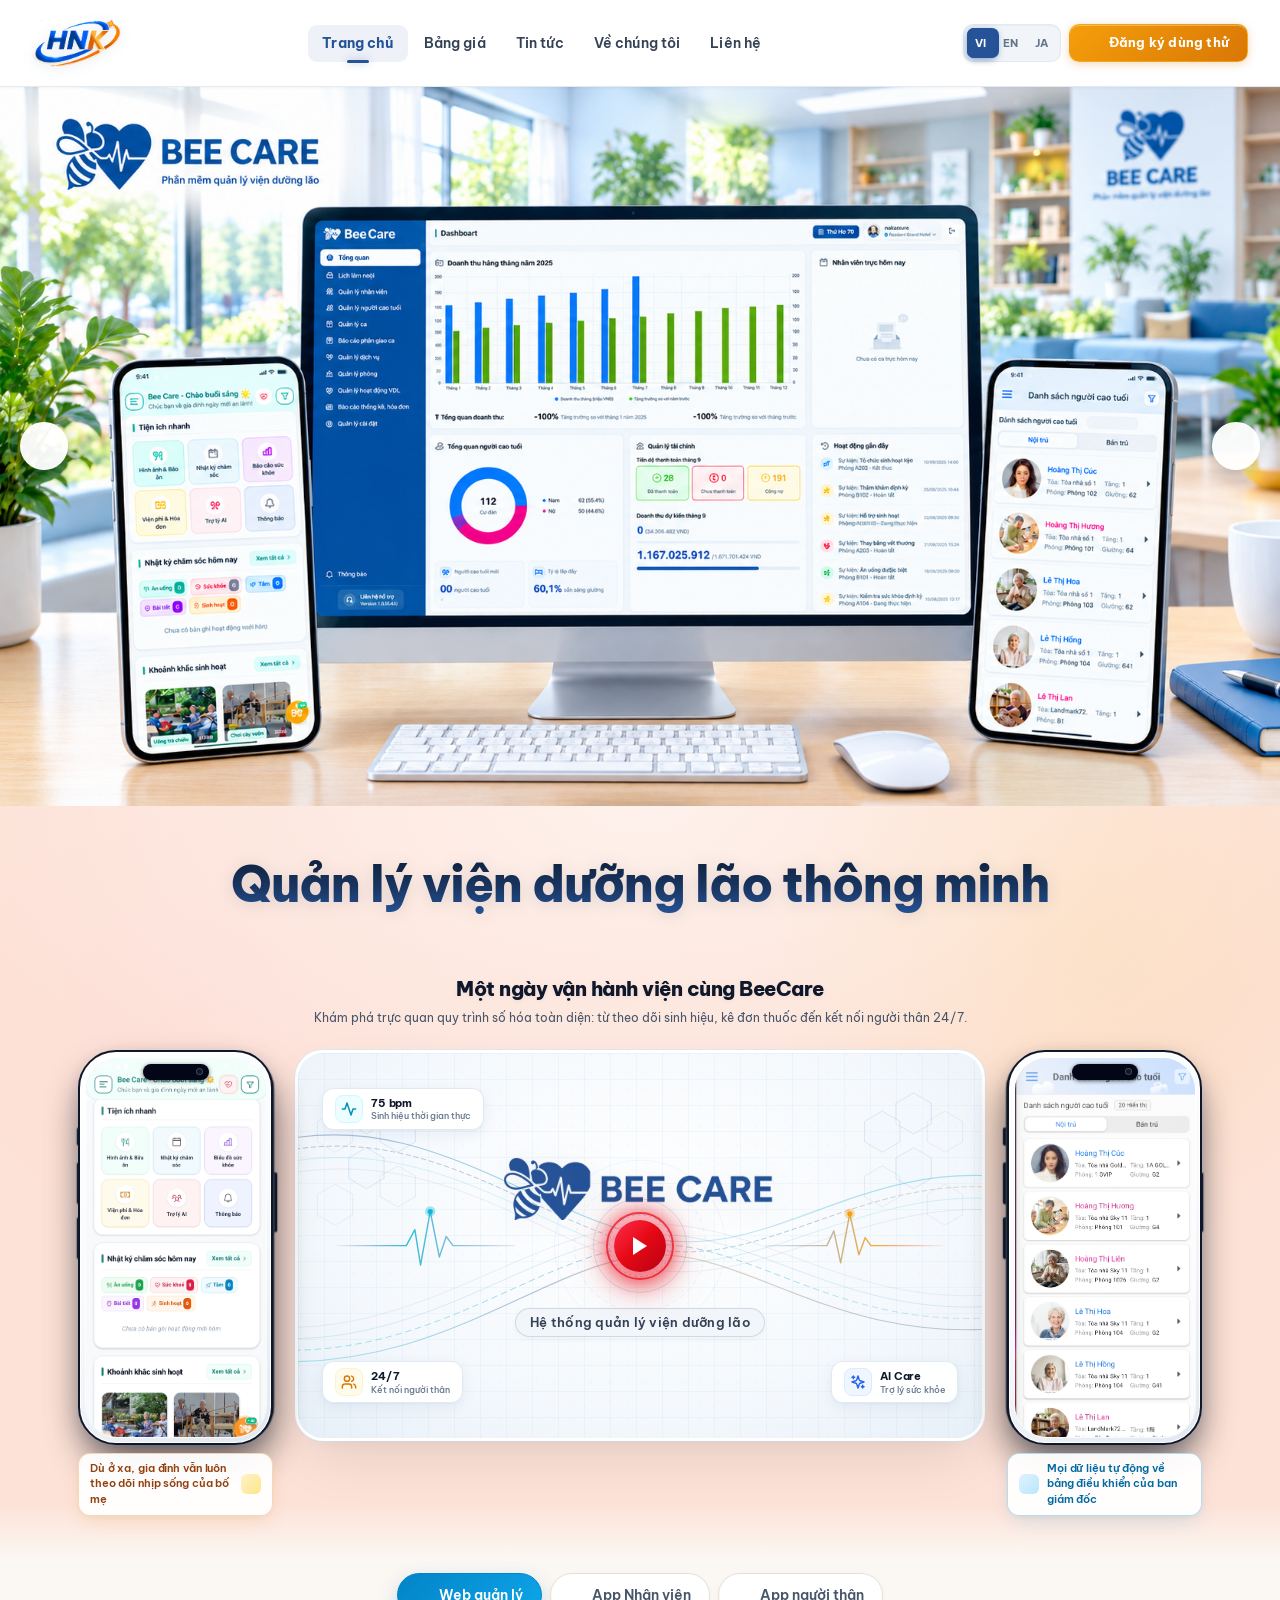
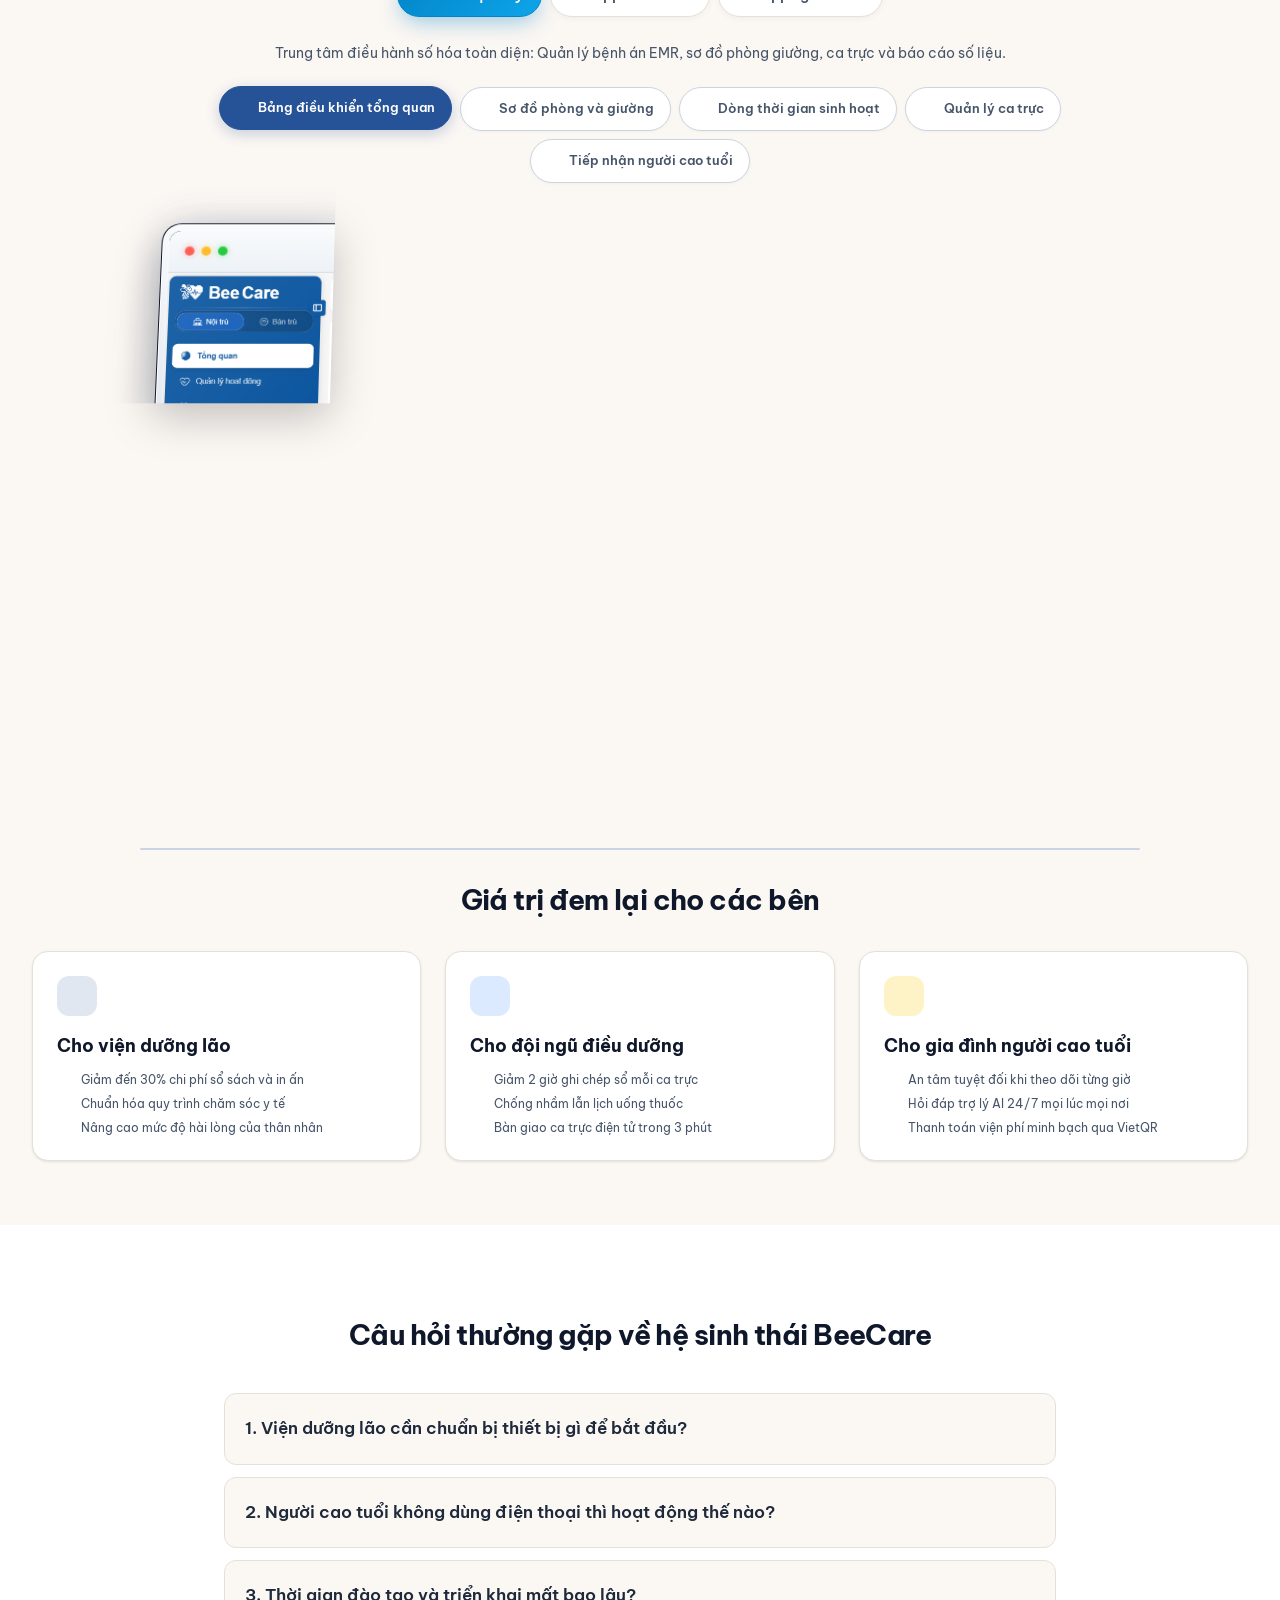
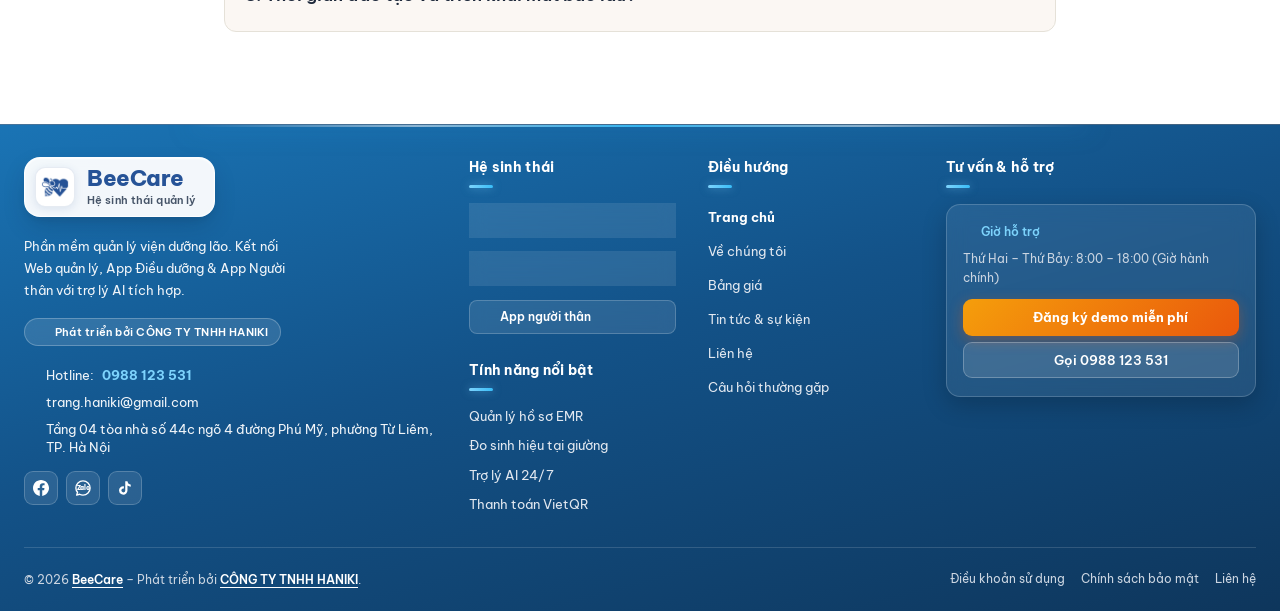
==== commit 8c1d7c9c: "fix trang chủ và phần giới thiệu cty" ====
--- a/index.html
+++ b/index.html
@@ -24,7 +24,7 @@
 
   <!-- Stylesheets -->
   <link rel="stylesheet" href="assets/output.css?v=20261002_v5" />
-  <link rel="stylesheet" href="assets/style.css?v=20261022_v5" />
+  <link rel="stylesheet" href="assets/style.css?v=20261023_v23" />
   <link rel="icon" href="assets/app_icon_512x512.png?v=20261020_v2" type="image/png">
 
   <!-- Preload primary showcase screenshots for instant zero-latency tab switching -->
@@ -235,7 +235,7 @@
       </div>
 
       <!-- 3D Stage: Center Laptop Video + 2 Flanking Upright Phones (Flexbox layout) -->
-      <div class="stage-3d relative flex items-end justify-center pb-8 sm:pb-12" data-active-device="web">
+      <div class="stage-3d relative flex items-start justify-center pb-1 sm:pb-2" data-active-device="web">
         
         <!-- Flanking Left: iPhone Upright (Family App with AI) -->
         <div class="phone-3d phone-tilt-left z-20 cursor-pointer flex-shrink-0"
@@ -270,39 +270,16 @@
           </div>
         </div>
 
-        <!-- Centerpiece: 3D MacBook Pro Computer Video Display -->
-        <div class="laptop-video-container relative z-10 mx-0">
-          <div id="hero-laptop-3d" class="laptop-3d relative z-10 w-full">
-            <!-- MacBook Screen Lid -->
-            <div class="laptop-3d-lid">
-              <div class="laptop-3d-screen laptop-video-screen">
-                
-                <!-- Integrated Webcam -->
-                <div class="laptop-camera-bar">
-                  <span class="laptop-camera-lens"></span>
-                  <span class="laptop-camera-indicator"></span>
-                </div>
-
-                <!-- Realistic Safari / macOS Browser Topbar -->
-                <div class="macbook-browser-bar">
-                  <div class="macbook-dots">
-                    <span class="mac-dot mac-dot-red"></span>
-                    <span class="mac-dot mac-dot-yellow"></span>
-                    <span class="mac-dot mac-dot-green"></span>
-                  </div>
-                  <div class="macbook-address-bar">
-                    <i data-lucide="lock" class="w-3 h-3 text-emerald-600"></i>
-                    <span class="text-[11px] font-mono text-slate-700 font-medium">haniki.vn/video-demo</span>
-                  </div>
-                  <div class="macbook-actions hidden sm:flex items-center gap-2.5 text-slate-500 w-[60px] justify-end">
-                    <i data-lucide="share-2" class="w-3 h-3 hover:text-slate-800 transition-colors cursor-pointer"></i>
-                    <i data-lucide="rotate-cw" class="w-3 h-3 hover:text-slate-800 transition-colors cursor-pointer"></i>
-                  </div>
-                </div>
-
-                <!-- Video Screen Viewport -->
-                <div class="laptop-video-viewport relative w-full h-full flex-1 bg-white overflow-hidden group">
-                  <video id="hero-beecare-video" 
+        <!-- Centerpiece: 1 Khối Liền Mạch (Unibody Video & Action Display) -->
+        <div class="laptop-video-container unibody-container relative z-10 mx-0">
+          <div id="hero-laptop-3d" class="unibody-station relative z-10 w-full">
+            
+            <!-- Unified 1-Piece Frame (Nối thành 1 khối duy nhất, bỏ kiểu dáng laptop) -->
+            <div class="unibody-frame">
+              
+              <!-- Top: 16:9 Video Screen Viewport -->
+              <div class="unibody-viewport relative w-full overflow-hidden group">
+                <video id="hero-beecare-video" 
                     class="w-full h-full object-cover block cursor-pointer" 
                     preload="metadata" 
                     playsinline 
@@ -386,10 +363,12 @@
                       <g fill="none" stroke-linecap="round" stroke-linejoin="round">
                         <!-- Left ECG Pulse -->
                         <path d="M 60 338 L 190 338 L 205 310 L 215 372 L 232 278 L 248 358 L 260 322 L 272 338 L 380 338" stroke="url(#ecgGradLeft)" stroke-width="2.5" />
-                        <circle cx="232" cy="278" r="3.5" fill="#06B6D4" fill-opacity="0.85" />
+                        <circle cx="232" cy="278" r="9" fill="#06B6D4" fill-opacity="0.35" />
+                        <circle cx="232" cy="278" r="4.5" fill="#06B6D4" fill-opacity="0.95" />
                         <!-- Right ECG Pulse -->
                         <path d="M 820 338 L 928 338 L 940 312 L 952 368 L 968 282 L 984 354 L 995 324 L 1005 338 L 1140 338" stroke="url(#ecgGradRight)" stroke-width="2.5" />
-                        <circle cx="968" cy="282" r="3.5" fill="#F59E0B" fill-opacity="0.85" />
+                        <circle cx="968" cy="282" r="9" fill="#F59E0B" fill-opacity="0.35" />
+                        <circle cx="968" cy="282" r="4.5" fill="#F59E0B" fill-opacity="0.95" />
                       </g>
 
                       <!-- Concentric Radar / Audio Pulse Rings around Center Play Button (cx=600, cy=338) -->
@@ -462,36 +441,22 @@
                   <button id="hero-video-play-btn" 
                     type="button"
                     class="hero-video-play-btn"
-                    aria-label="Phát video giới thiệu BeeCare">
+                    aria-label="Phát video giới thiệu BeeCare"
+                    title="Xem video giới thiệu BeeCare">
                     <span class="hero-play-pulse-ring"></span>
-                    <span class="hero-play-btn-core">
-                      <svg class="w-5 h-5 sm:w-6 sm:h-6 text-[#265397] translate-x-0.5 fill-current" viewBox="0 0 24 24">
+                    <span class="hero-play-btn-core" style="background: linear-gradient(135deg, #FF2E4D 0%, #E50914 48%, #B80016 100%) !important; box-shadow: 0 12px 35px rgba(229, 9, 20, 0.55), 0 0 50px rgba(229, 9, 20, 0.38), 0 0 0 8px rgba(255, 46, 77, 0.22) !important;">
+                      <svg class="w-6 h-6 text-white translate-x-0.5 fill-current" style="color: #ffffff !important; fill: #ffffff !important;" viewBox="0 0 24 24">
                         <polygon points="5 3 19 12 5 21 5 3"></polygon>
                       </svg>
                     </span>
                   </button>
 
                   <!-- Screen Glass Reflection Glare -->
-                  <div class="laptop-glare pointer-events-none"></div>
-                </div>
-
-              </div>
-            </div>
-
-            <!-- Precision Machined Aluminum Hinge -->
-            <div class="macbook-hinge"></div>
-
-            <!-- Authentic MacBook Pro Unibody Base with Precision CNC Notch -->
-            <div class="macbook-unibody-base">
-              <div class="macbook-base-top-bevel"></div>
-              <div class="macbook-thumb-notch"></div>
-              <div class="macbook-base-reflection"></div>
-              <div class="macbook-front-lip"></div>
-            </div>
-            <div class="laptop-contact-shadow"></div>
-            <div class="laptop-shadow"></div>
-            <div class="laptop-ambient-glow"></div>
-          </div>
+                  <div class="unibody-glare pointer-events-none"></div>
+                </div>
+
+              </div>
+            </div>
 
         </div>
 
@@ -530,25 +495,6 @@
 
       </div>
 
-    </div>
-
-    <!-- ===================== POSITION 3: MINI BANNER DIRECTLY UNDER VIDEO ===================== -->
-    <div class="hero-video-cta-wrap" data-aos="fade-up" data-aos-delay="150">
-      <a href="contact.html?trial=30days" class="hero-video-mini-banner group" title="Đăng ký dùng thử BeeCare hoàn toàn miễn phí">
-        <div class="mini-banner-content">
-          <div class="mini-banner-icon">
-            <i data-lucide="sparkles" class="w-6 h-6 stroke-[2.2]"></i>
-          </div>
-          <div>
-            <h3 class="mini-banner-title" data-i18n="video_cta_title">
-              Trải nghiệm quy trình này tại viện của bạn
-            </h3>
-            <p class="mini-banner-subtitle" data-i18n="video_cta_sub">
-              Dùng thử hoàn toàn miễn phí
-            </p>
-          </div>
-        </div>
-      </a>
     </div>
 
 
@@ -1654,8 +1600,7 @@
               <span data-i18n="footer_support_hours">Giờ hỗ trợ</span>
             </div>
             <div style="font-size:12px;color:#64748b;line-height:1.6">
-              <span data-i18n="footer_hours_days">Thứ 2 – Thứ 7:</span> <strong style="color:#94a3b8">8:00 – 18:00</strong><br>
-              <span data-i18n="footer_hours_cloud">Giám sát cloud:</span> <strong style="color:#38bdf8">24/7 365 ngày</strong>
+              <span data-i18n="footer_hours_days">Thứ Hai – Thứ Bảy: 8:00 – 18:00 (Giờ hành chính)</span>
             </div>
             <div style="margin-top:12px;display:flex;flex-direction:column;gap:6px">
               <a href="contact.html" style="display:flex;align-items:center;justify-content:center;gap:6px;padding:9px 14px;border-radius:9px;background:linear-gradient(135deg,#f59e0b,#ea580c);color:#0f172a;font-size:12.5px;font-weight:700;text-decoration:none;transition:opacity 0.2s ease">
--- a/assets/style.css
+++ b/assets/style.css
@@ -2798,7 +2798,12 @@
   inset: 0;
   width: 100%;
   height: 100%;
-  background: radial-gradient(ellipse at 50% 45%, #ffffff 0%, #f8fafc 70%, #edf3fa 100%);
+  background-color: #ffffff;
+  background-image: 
+    linear-gradient(rgba(2, 132, 199, 0.045) 1px, transparent 1px),
+    linear-gradient(90deg, rgba(2, 132, 199, 0.045) 1px, transparent 1px),
+    radial-gradient(ellipse at 50% 40%, #ffffff 0%, #f4f8fc 65%, #e6eff8 100%);
+  background-size: 26px 26px, 26px 26px, 100% 100%;
   display: flex;
   flex-direction: column;
   align-items: center;
@@ -3070,39 +3075,42 @@
 
 .hero-play-pulse-ring {
   position: absolute;
-  inset: -5px;
+  inset: -6px;
   border-radius: 50%;
-  border: 2px solid rgba(255, 255, 255, 0.85);
-  box-shadow: 0 0 16px rgba(255, 255, 255, 0.6);
+  border: 2px solid rgba(229, 9, 20, 0.75) !important;
+  box-shadow: 0 0 20px rgba(229, 9, 20, 0.55) !important;
   animation: heroPlayPulse 2s cubic-bezier(0.24, 0, 0.38, 1) infinite;
   pointer-events: none;
 }
 
 .hero-play-btn-core {
   position: relative;
-  width: 48px;
-  height: 48px;
+  width: 52px;
+  height: 52px;
   border-radius: 50%;
-  background: rgba(255, 255, 255, 0.96);
-  backdrop-filter: blur(12px);
-  -webkit-backdrop-filter: blur(12px);
+  background: linear-gradient(135deg, #FF2E4D 0%, #E50914 50%, #B80016 100%) !important;
   box-shadow: 
-    0 10px 24px -4px rgba(0, 0, 0, 0.32), 
-    0 0 0 3px rgba(255, 255, 255, 0.4),
-    inset 0 1px 2px rgba(255, 255, 255, 1);
+    0 12px 28px -4px rgba(229, 9, 20, 0.65), 
+    0 0 0 4px rgba(255, 46, 77, 0.28),
+    inset 0 1px 2px rgba(255, 255, 255, 0.5) !important;
   display: flex;
   align-items: center;
   justify-content: center;
   transition: transform 0.25s cubic-bezier(0.16, 1, 0.3, 1), box-shadow 0.25s ease, background 0.25s ease;
 }
 
+.hero-play-btn-core svg {
+  color: #ffffff !important;
+  fill: #ffffff !important;
+}
+
 .hero-video-play-btn:hover .hero-play-btn-core {
-  transform: scale(1.1);
-  background: #ffffff;
+  transform: scale(1.12);
+  background: linear-gradient(135deg, #FF4561 0%, #F40E1B 50%, #C40019 100%) !important;
   box-shadow: 
-    0 14px 28px -4px rgba(0, 0, 0, 0.4), 
-    0 0 0 5px rgba(255, 255, 255, 0.6),
-    inset 0 1px 2px rgba(255, 255, 255, 1);
+    0 16px 36px -4px rgba(229, 9, 20, 0.8), 
+    0 0 0 6px rgba(255, 46, 77, 0.4),
+    inset 0 1px 2px rgba(255, 255, 255, 0.6) !important;
 }
 
 .hero-video-play-btn:active .hero-play-btn-core {
@@ -3115,11 +3123,11 @@
     opacity: 0.85;
   }
   50% {
-    transform: scale(1.28);
+    transform: scale(1.35);
     opacity: 0;
   }
   100% {
-    transform: scale(1.28);
+    transform: scale(1.35);
     opacity: 0;
   }
 }
@@ -3130,8 +3138,8 @@
     height: 48px;
   }
   .hero-play-btn-core {
-    width: 42px;
-    height: 42px;
+    width: 44px;
+    height: 44px;
   }
 }
 
@@ -3613,7 +3621,7 @@
 .stage-3d {
   display: flex !important;
   flex-direction: row;
-  align-items: flex-end;
+  align-items: flex-start !important;
   justify-content: center;
   gap: 28px;
   width: 100%;
@@ -3630,7 +3638,7 @@
   position: relative;
   flex: 1 1 0;
   width: 100%;
-  max-width: 760px;
+  max-width: 780px;
   margin-left: 0;
   margin-right: 0;
   perspective: 2000px;
@@ -7278,10 +7286,10 @@
     margin-bottom: 20px;
 }
 
-/* Pricing Card Specialization - Featured Tier */
+/* Pricing Card Specialization - Featured Tier (Orange Brand Theme) */
 .pricing-card-popular {
-    border: 2.5px solid #1A74B5 !important;
-    box-shadow: 0 25px 60px -12px rgba(26, 116, 181, 0.28), 0 0 0 1px rgba(26, 116, 181, 0.15) !important;
+    border: 2.5px solid #F59E0B !important;
+    box-shadow: 0 25px 60px -12px rgba(245, 158, 11, 0.28), 0 0 0 1px rgba(245, 158, 11, 0.15) !important;
     position: relative;
     z-index: 10;
     padding: 44px 34px !important;
@@ -7301,16 +7309,16 @@
     }
 }
 .pricing-card-popular .vm-icon-box {
-    background: linear-gradient(135deg, rgba(26, 116, 181, 0.12), rgba(2, 132, 199, 0.12)) !important;
-    border: 1px solid rgba(26, 116, 181, 0.28) !important;
-    color: #1A74B5 !important;
+    background: linear-gradient(135deg, rgba(254, 243, 199, 0.9), rgba(253, 230, 138, 0.7)) !important;
+    border: 1px solid rgba(245, 158, 11, 0.35) !important;
+    color: #D97706 !important;
     width: 56px !important;
     height: 56px !important;
 }
 .pricing-card-popular [data-i18n="plan_pro_badge"] {
-    background: linear-gradient(135deg, rgba(26, 116, 181, 0.1), rgba(2, 132, 199, 0.15)) !important;
-    color: #1A74B5 !important;
-    border: 1px solid rgba(26, 116, 181, 0.3) !important;
+    background: linear-gradient(135deg, rgba(254, 243, 199, 0.9), rgba(253, 230, 138, 0.7)) !important;
+    color: #B45309 !important;
+    border: 1px solid rgba(245, 158, 11, 0.35) !important;
     font-weight: 700 !important;
 }
 .pricing-card-popular h3 {
@@ -7318,13 +7326,22 @@
     font-weight: 800 !important;
     color: #0F172A !important;
 }
+.pricing-card-popular [data-i18n="pricing_contact_price"],
 .pricing-card-popular [data-i18n="pricing_contact_quote"] {
-    color: #1A74B5 !important;
-    font-size: 2.25rem !important;
+    color: #D97706 !important;
+    font-size: 2rem !important;
+    font-weight: 800 !important;
+    letter-spacing: 0.025em !important;
+    line-height: 1.25 !important;
+}
+[data-i18n="pricing_contact_price"],
+[data-i18n="pricing_contact_quote"] {
+    letter-spacing: 0.02em !important;
+    line-height: 1.25 !important;
 }
 .pricing-card-popular a[href*="contact.html"] {
-    background: linear-gradient(135deg, #1A74B5 0%, #0284C7 100%) !important;
-    box-shadow: 0 10px 25px -4px rgba(26, 116, 181, 0.45) !important;
+    background: linear-gradient(135deg, #F59E0B 0%, #EA580C 100%) !important;
+    box-shadow: 0 10px 25px -4px rgba(245, 158, 11, 0.45) !important;
     padding: 13px 20px !important;
     font-size: 14.5px !important;
     font-weight: 700 !important;
@@ -7333,19 +7350,19 @@
     transition: all 0.25s ease !important;
 }
 .pricing-card-popular a[href*="contact.html"]:hover {
-    background: linear-gradient(135deg, #156299 0%, #0369A1 100%) !important;
-    box-shadow: 0 14px 30px -4px rgba(26, 116, 181, 0.6) !important;
+    background: linear-gradient(135deg, #FBBF24 0%, #D97706 100%) !important;
+    box-shadow: 0 14px 30px -4px rgba(245, 158, 11, 0.6) !important;
     transform: translateY(-2px) !important;
 }
 .pricing-card-popular ul li i,
 .pricing-card-popular ul li svg {
-    color: #1A74B5 !important;
+    color: #F59E0B !important;
 }
 .popular-ribbon {
     position: absolute;
     top: 0;
     right: 28px;
-    background: linear-gradient(135deg, #1A74B5 0%, #0284C7 100%);
+    background: linear-gradient(135deg, #F59E0B 0%, #EA580C 100%);
     color: #ffffff;
     font-size: 12px;
     font-weight: 700;
@@ -7353,7 +7370,7 @@
     letter-spacing: 0.2px;
     padding: 7px 18px;
     border-radius: 0 0 16px 16px;
-    box-shadow: 0 6px 18px rgba(26, 116, 181, 0.35);
+    box-shadow: 0 6px 18px rgba(245, 158, 11, 0.35);
     display: inline-flex;
     align-items: center;
     gap: 6px;
@@ -9872,108 +9889,152 @@
   margin: 0 auto;
 }
 
-.hero-video-mini-banner {
-  background: linear-gradient(135deg, rgba(255, 255, 255, 0.96) 0%, rgba(254, 243, 199, 0.55) 100%);
-  border: 1.5px solid rgba(251, 191, 36, 0.45);
-  border-radius: 20px;
+/* ==================== 1 KHỐI LIỀN MẠCH (UNIBODY DISPLAY STATION) ==================== */
+.unibody-station {
+  position: relative;
+  margin: 0 auto;
+  width: 100%;
+  max-width: 780px;
+  transition: transform 0.4s cubic-bezier(0.16, 1, 0.3, 1), box-shadow 0.4s ease;
+  z-index: 10;
+}
+
+.unibody-station:hover {
+  transform: translateY(-4px);
+}
+
+/* 1 Khối duy nhất: Bao bọc cả màn hình 16:9 và thanh hành động đáy với VIỀN TRẮNG cao cấp */
+.unibody-frame {
+  position: relative;
+  width: 100%;
+  background: #ffffff;
+  border: 3.5px solid #ffffff;
+  border-radius: 28px;
+  overflow: hidden;
+  box-shadow:
+    0 24px 60px -15px rgba(15, 23, 42, 0.12),
+    0 8px 24px -6px rgba(0, 0, 0, 0.04),
+    0 0 0 1px rgba(226, 232, 240, 0.85);
+  display: flex;
+  flex-direction: column;
+}
+
+/* 16:9 Screen Viewport */
+.unibody-viewport {
+  position: relative;
+  width: 100%;
+  aspect-ratio: 16 / 9;
+  background: #ffffff;
+  overflow: hidden;
+  border: none;
+}
+
+.unibody-glare {
+  position: absolute;
+  top: 0;
+  left: 0;
+  right: 0;
+  bottom: 0;
+  background: linear-gradient(135deg, rgba(255, 255, 255, 0.12) 0%, transparent 50%);
+  pointer-events: none;
+}
+
+/* Bottom Action Shelf: Nối liền vào đáy khung thành 1 khối (Gold Luminous Sparkling Gradient) */
+.unibody-bottom-shelf {
+  position: relative;
+  display: flex;
+  align-items: center;
+  justify-content: center;
+  gap: 14px;
   padding: 14px 24px;
+  background:
+    radial-gradient(circle at 10% 65%, rgba(254, 240, 138, 0.9) 0%, transparent 6px),
+    radial-gradient(circle at 18% 38%, rgba(255, 255, 255, 0.95) 0%, transparent 5px),
+    radial-gradient(circle at 76% 70%, rgba(255, 255, 255, 0.95) 0%, transparent 5px),
+    radial-gradient(circle at 86% 45%, rgba(254, 240, 138, 0.9) 0%, transparent 7px),
+    radial-gradient(circle at 94% 75%, rgba(255, 255, 255, 0.9) 0%, transparent 5px),
+    linear-gradient(180deg, #FFFFFF 0%, #FFFDF5 30%, #FEF3C7 70%, #FDE68A 100%);
+  border: none;
+  text-decoration: none;
+  cursor: pointer;
+  transition: all 0.3s cubic-bezier(0.16, 1, 0.3, 1);
+}
+
+.unibody-bottom-shelf:hover {
+  background:
+    radial-gradient(circle at 10% 65%, rgba(254, 240, 138, 1) 0%, transparent 7px),
+    radial-gradient(circle at 18% 38%, rgba(255, 255, 255, 1) 0%, transparent 6px),
+    radial-gradient(circle at 76% 70%, rgba(255, 255, 255, 1) 0%, transparent 6px),
+    radial-gradient(circle at 86% 45%, rgba(254, 240, 138, 1) 0%, transparent 8px),
+    radial-gradient(circle at 94% 75%, rgba(255, 255, 255, 1) 0%, transparent 6px),
+    linear-gradient(180deg, #FFFFFF 0%, #FFFBEB 30%, #FDE68A 70%, #FCD34D 100%);
+}
+
+.shelf-brand {
   display: flex;
   align-items: center;
   justify-content: center;
-  gap: 16px;
-  text-decoration: none;
-  box-shadow: 0 10px 30px -6px rgba(217, 119, 6, 0.14), 0 2px 6px rgba(0, 0, 0, 0.04);
-  backdrop-filter: blur(12px);
-  -webkit-backdrop-filter: blur(12px);
-  transition: all 0.3s cubic-bezier(0.16, 1, 0.3, 1);
-  cursor: pointer;
-}
-
-.hero-video-mini-banner:hover {
-  transform: translateY(-2px);
-  border-color: rgba(245, 158, 11, 0.7);
-  box-shadow: 0 14px 36px -6px rgba(217, 119, 6, 0.22), 0 4px 10px rgba(0, 0, 0, 0.06);
-}
-
-.mini-banner-content {
-  display: flex;
-  align-items: center;
-  gap: 14px;
+  gap: 12px;
   text-align: left;
 }
 
-.mini-banner-icon {
-  width: 44px;
-  height: 44px;
-  border-radius: 14px;
-  background: linear-gradient(135deg, #fef3c7 0%, #fed7aa 100%);
-  color: #d97706;
+.shelf-icon {
+  width: 40px;
+  height: 40px;
+  border-radius: 12px;
+  background: linear-gradient(135deg, #FEF08A 0%, #FDE047 35%, #F59E0B 100%);
+  color: #78350F;
   display: flex;
   align-items: center;
   justify-content: center;
   flex-shrink: 0;
-  box-shadow: inset 0 1px 0 rgba(255, 255, 255, 0.7);
-}
-
-.mini-banner-title {
+  box-shadow: 0 4px 14px rgba(245, 158, 11, 0.35), 0 1px 0 rgba(255, 255, 255, 0.9) inset;
+  transition: transform 0.3s ease;
+}
+
+.unibody-bottom-shelf:hover .shelf-icon {
+  transform: scale(1.08) rotate(6deg);
+}
+
+.shelf-title {
   font-family: 'Be Vietnam Pro', sans-serif;
-  font-size: 15px;
+  font-size: 14.5px;
   font-weight: 700;
-  color: #0f172a;
-  line-height: 1.35;
-  text-transform: none;
-}
-
-.mini-banner-subtitle {
+  color: #0F172A;
+  line-height: 1.3;
+  margin: 0;
+}
+
+.shelf-subtitle {
   font-size: 12.5px;
-  color: #64748b;
+  font-weight: 600;
+  color: #B45309;
   margin-top: 2px;
-  line-height: 1.4;
-  font-weight: 500;
-}
-
-.mini-banner-btn {
-  display: inline-flex;
-  align-items: center;
-  justify-content: center;
-  gap: 8px;
-  padding: 10px 22px;
-  background: linear-gradient(135deg, #f59e0b 0%, #ea580c 100%);
-  color: #ffffff !important;
-  font-family: 'Be Vietnam Pro', sans-serif;
-  font-size: 14px;
-  font-weight: 700;
-  border-radius: 12px;
-  text-decoration: none;
-  white-space: nowrap;
-  flex-shrink: 0;
-  min-height: 44px;
-  box-shadow: 0 4px 14px rgba(234, 88, 12, 0.35), inset 0 1px 0 rgba(255, 255, 255, 0.3);
-  transition: all 0.25s ease;
-  cursor: pointer;
-  text-transform: none;
-}
-
-.mini-banner-btn:hover {
-  transform: translateY(-1.5px);
-  background: linear-gradient(135deg, #fbbf24 0%, #ea580c 100%);
-  box-shadow: 0 6px 20px rgba(234, 88, 12, 0.45);
-  color: #ffffff !important;
-}
-
-@media (max-width: 768px) {
-  .hero-video-mini-banner {
-    flex-direction: column;
-    align-items: stretch;
-    padding: 16px;
-    gap: 14px;
-  }
-  .mini-banner-content {
-    align-items: flex-start;
-  }
-  .mini-banner-btn {
-    width: 100%;
-    min-height: 44px;
+  line-height: 1.3;
+}
+
+@media (max-width: 639px) {
+  .unibody-frame {
+    border-radius: 20px;
+    border-width: 2.5px;
+  }
+  .unibody-viewport {
+    border-radius: 0;
+  }
+  .unibody-bottom-shelf {
+    border-radius: 0;
+    padding: 10px 14px;
+    gap: 10px;
+  }
+  .shelf-icon {
+    width: 34px;
+    height: 34px;
+  }
+  .shelf-title {
+    font-size: 12.5px;
+  }
+  .shelf-subtitle {
+    font-size: 11px;
   }
 }
 
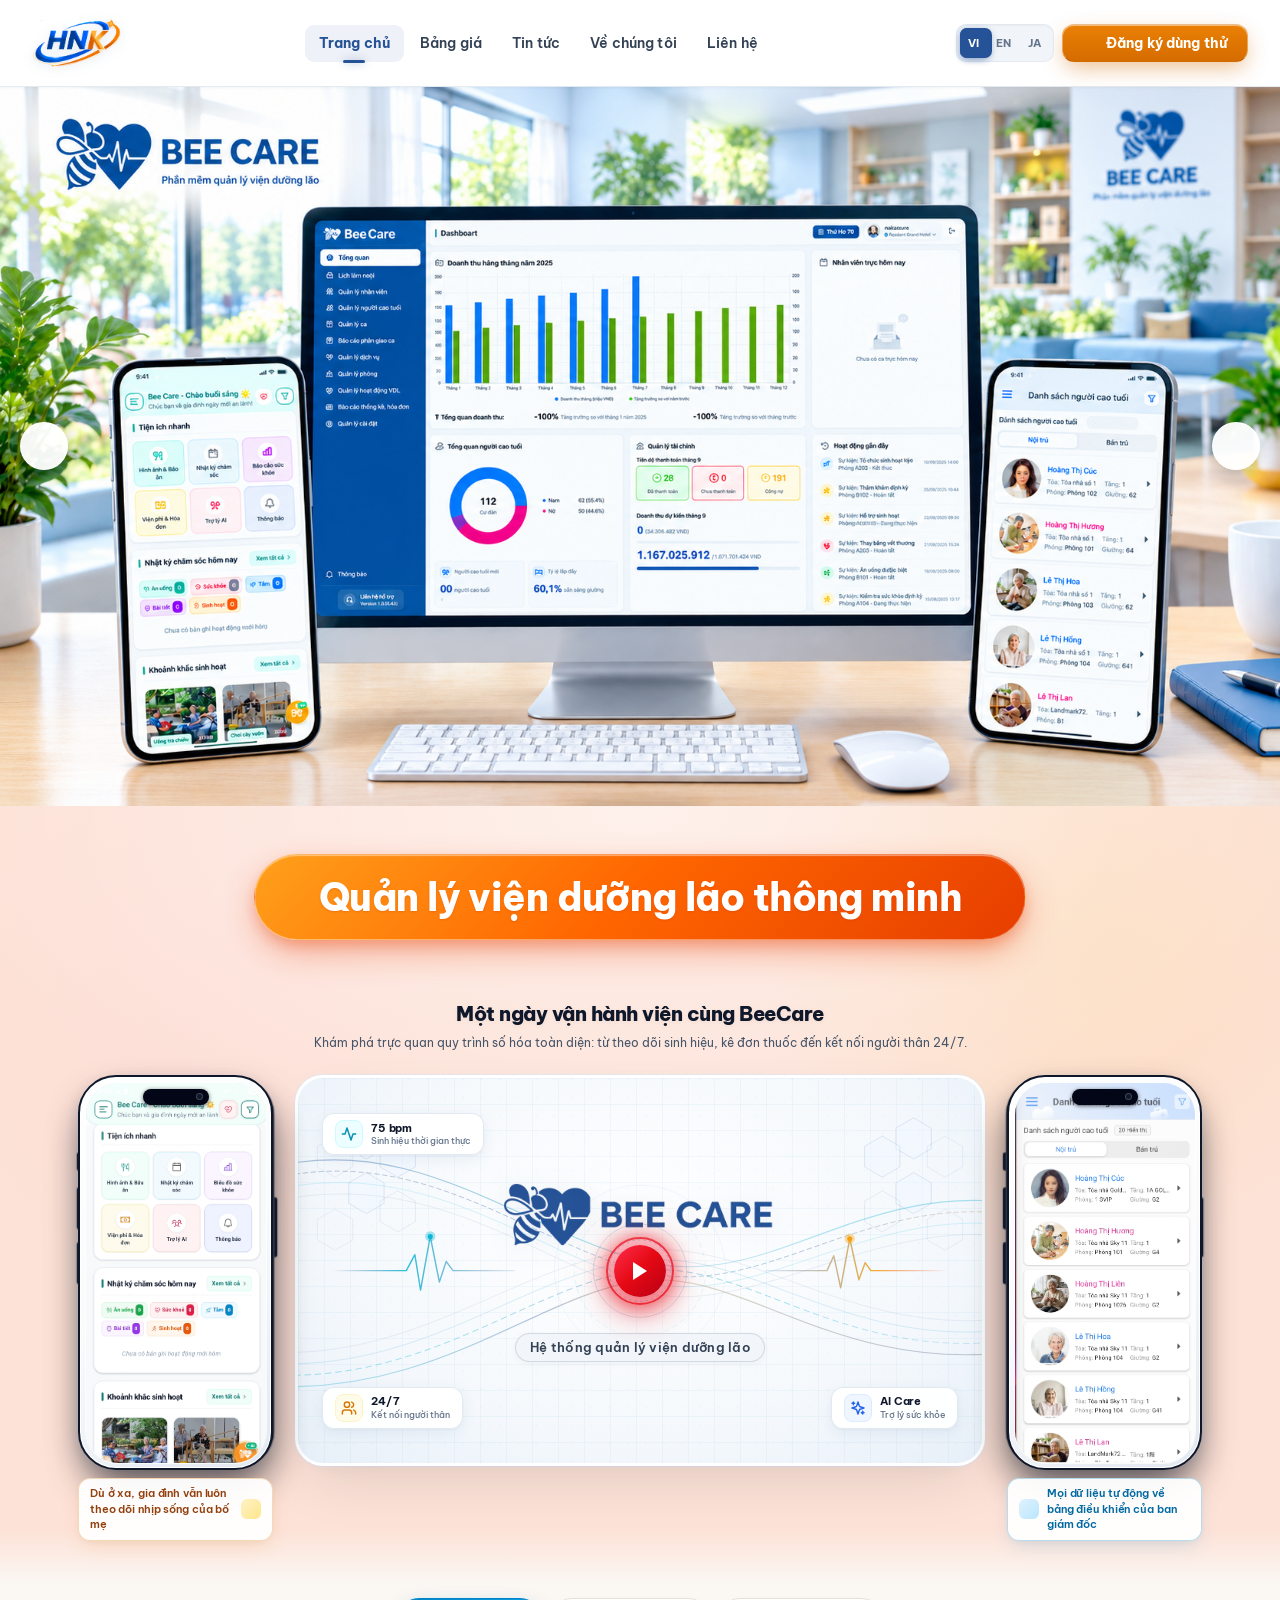
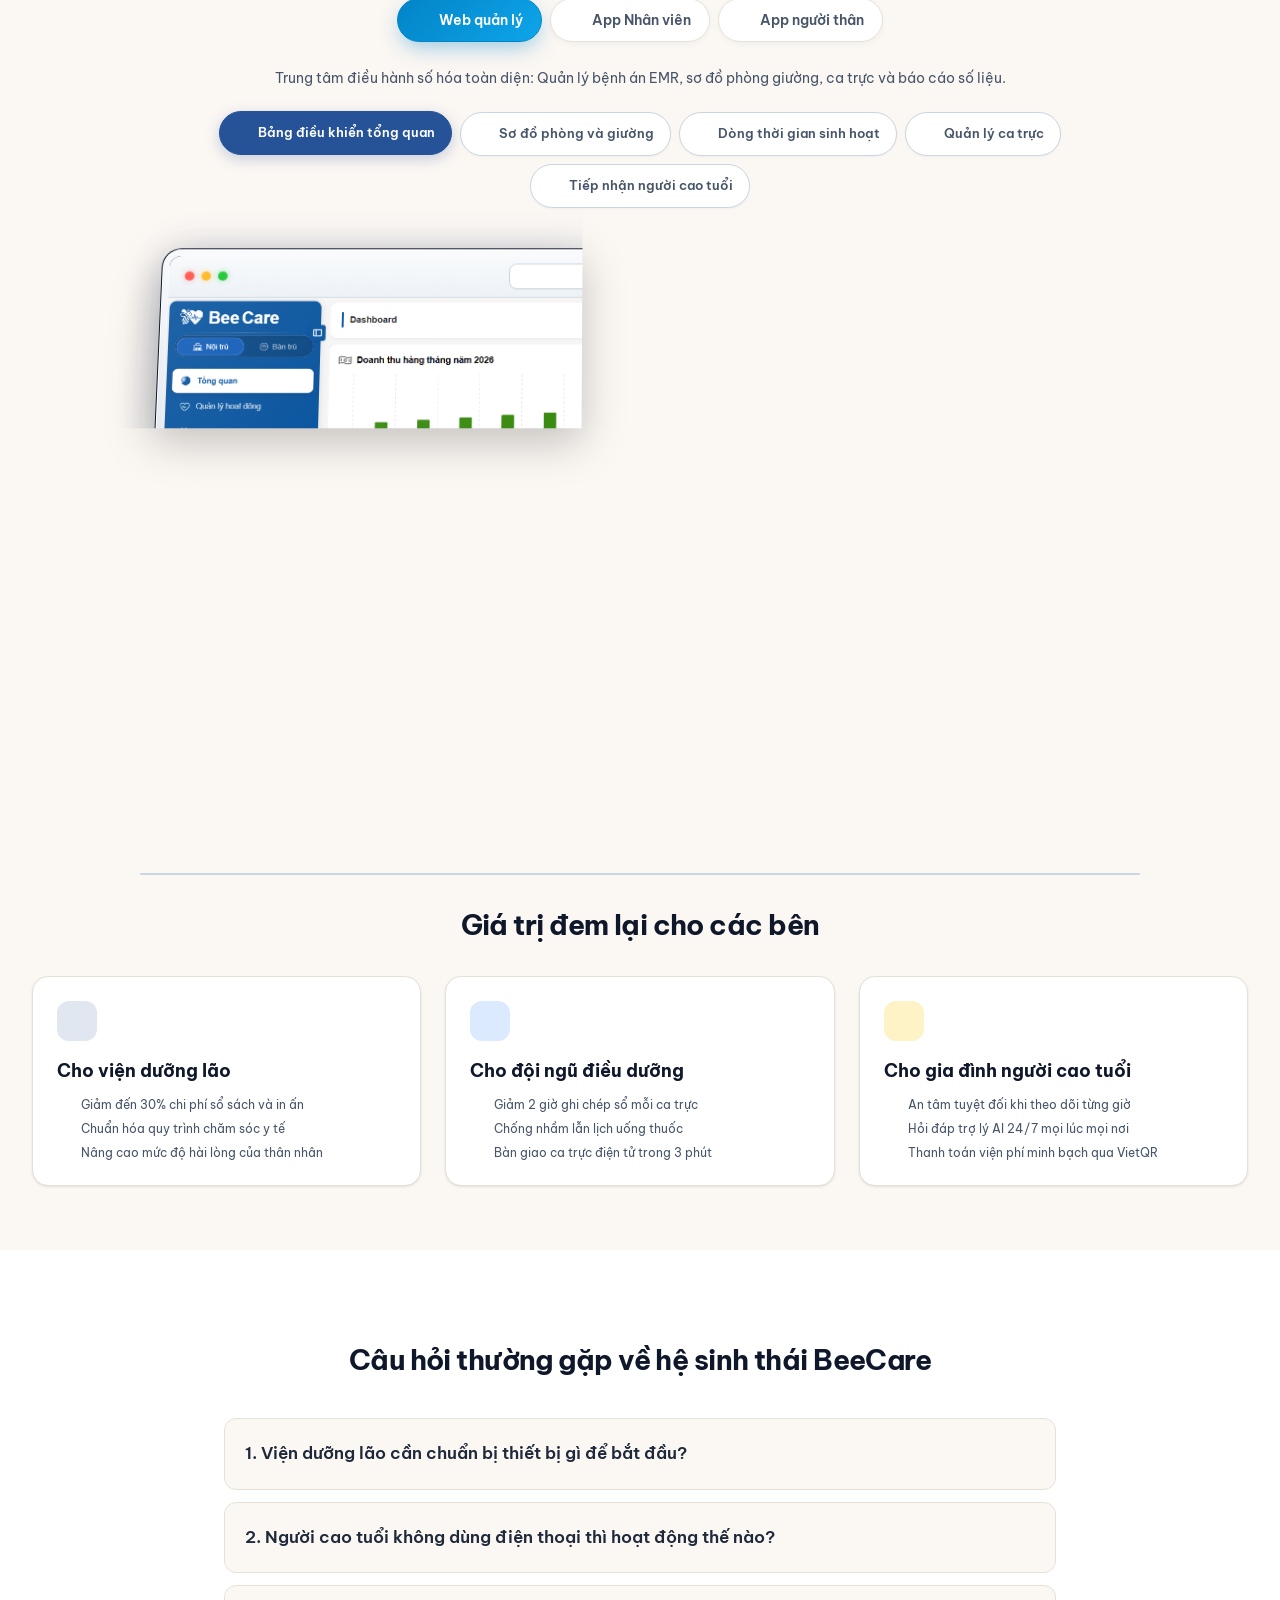
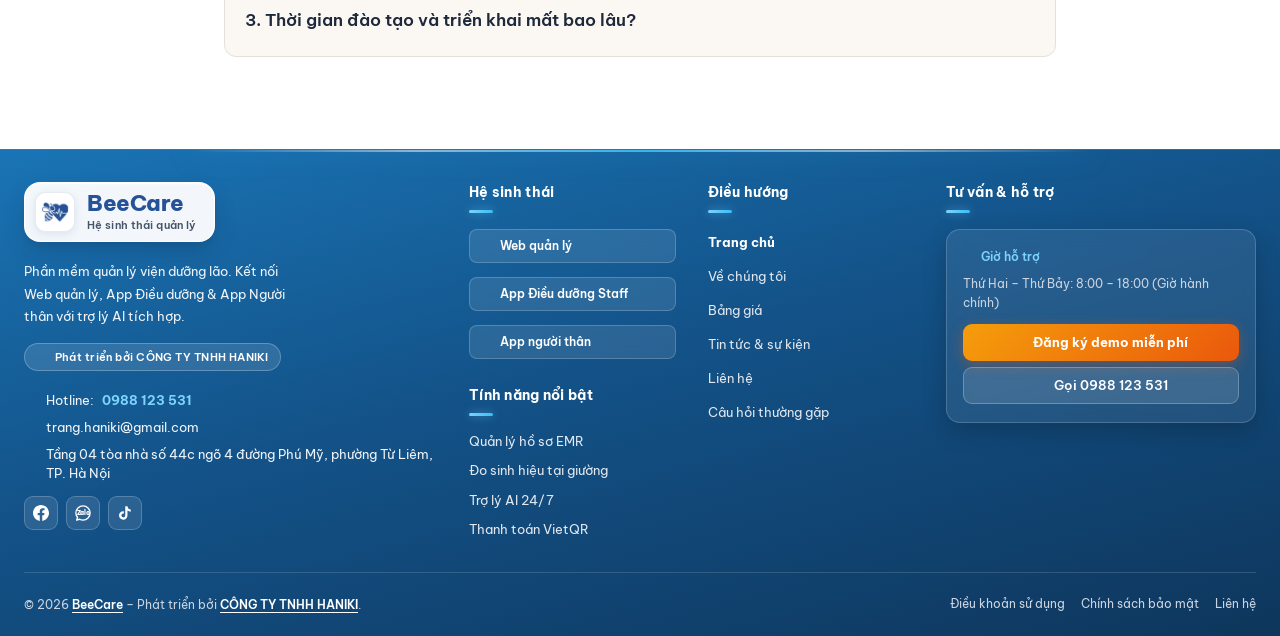
==== commit a5c10f4e: "fix ui trang chu" ====
--- a/index.html
+++ b/index.html
@@ -24,7 +24,7 @@
 
   <!-- Stylesheets -->
   <link rel="stylesheet" href="assets/output.css?v=20261002_v5" />
-  <link rel="stylesheet" href="assets/style.css?v=20261023_v23" />
+  <link rel="stylesheet" href="assets/style.css?v=20261024_v1" />
   <link rel="icon" href="assets/app_icon_512x512.png?v=20261020_v2" type="image/png">
 
   <!-- Preload primary showcase screenshots for instant zero-latency tab switching -->
@@ -200,7 +200,7 @@
       <!-- Main Headline (Sentence case, Balanced & Harmonious) -->
       <div class="hero-headline-wrap" data-aos="fade-up" data-aos-delay="100">
         <h1 class="hero-main-title">
-          <span class="hero-title-gradient" data-i18n="hero_title">Quản lý viện dưỡng lão thông minh</span>
+          <span class="hero-title-card" data-i18n="hero_title">Quản lý viện dưỡng lão thông minh</span>
         </h1>
       </div>
     </div>
--- a/assets/style.css
+++ b/assets/style.css
@@ -236,6 +236,51 @@
   .hero-brand-badge__icon {
     width: 20px;
     height: 20px;
+  }
+}
+
+.hero-title-card {
+  position: relative;
+  display: inline-flex;
+  align-items: center;
+  justify-content: center;
+  padding: clamp(14px, 1.8vw, 18px) clamp(36px, 5vw, 64px);
+  background: linear-gradient(135deg, #FFA01B 0%, #FF6600 48%, #E63E00 100%);
+  color: #FFFFFF !important;
+  -webkit-text-fill-color: #FFFFFF !important;
+  font-family: 'Be Vietnam Pro', 'Inter', sans-serif !important;
+  font-size: clamp(1.45rem, 3vw, 2.45rem);
+  font-weight: 800;
+  line-height: 1.25;
+  letter-spacing: -0.015em;
+  text-align: center;
+  border-radius: 9999px;
+  border: 1px solid rgba(255, 255, 255, 0.35);
+  box-shadow: 0 14px 34px -4px rgba(230, 62, 0, 0.42), 
+              0 6px 14px -2px rgba(230, 62, 0, 0.26),
+              inset 0 1px 1px rgba(255, 255, 255, 0.45);
+  text-shadow: 0 1px 2px rgba(180, 50, 0, 0.25);
+  max-width: 100%;
+  margin: 0 auto;
+  transition: transform 0.3s cubic-bezier(0.2, 0.8, 0.2, 1), box-shadow 0.3s cubic-bezier(0.2, 0.8, 0.2, 1);
+}
+
+.hero-title-card:hover {
+  transform: translateY(-2px) scale(1.008);
+  box-shadow: 0 20px 42px -6px rgba(230, 62, 0, 0.52), 
+              0 8px 18px -2px rgba(230, 62, 0, 0.32),
+              inset 0 1px 1px rgba(255, 255, 255, 0.55);
+}
+
+@media (max-width: 639px) {
+  .hero-title-card {
+    padding: 12px 24px;
+    font-size: 1.25rem;
+    line-height: 1.35;
+    border-radius: 9999px;
+    box-shadow: 0 10px 22px -4px rgba(230, 62, 0, 0.38), 
+                0 4px 10px -2px rgba(230, 62, 0, 0.2),
+                inset 0 1px 1px rgba(255, 255, 255, 0.4);
   }
 }
 
@@ -1176,45 +1221,46 @@
   text-shadow: none !important;
 }
 
-/* ---- CTA BUTTON (REFINED & SOPHISTICATED) ---- */
+/* ---- CTA BUTTON (REFINED & SOPHISTICATED - ORANGE PILL AS IN REFERENCE) ---- */
 .nav-cta-btn {
   display: inline-flex;
   align-items: center;
-  gap: 7px;
-  padding: 8px 18px;
-  border-radius: 10px;
-  font-size: 13px;
-  font-weight: 600;
+  gap: 8px;
+  padding: 8px 20px;
+  border-radius: 12px;
+  font-size: 13.5px;
+  font-weight: 700;
   color: #ffffff !important;
-  background: linear-gradient(135deg, #f59e0b 0%, #d97706 100%);
-  border: 1px solid rgba(251, 191, 36, 0.45);
+  background: linear-gradient(180deg, #EA8004 0%, #D56C00 100%);
+  border: 1px solid rgba(255, 255, 255, 0.35);
+  border-top: 1.5px solid rgba(255, 255, 255, 0.55);
+  border-bottom: 1.5px solid rgba(160, 60, 0, 0.3);
   text-decoration: none;
   white-space: nowrap;
   cursor: pointer;
-  box-shadow: 0 2px 10px rgba(217, 119, 6, 0.28), inset 0 1px 0 rgba(255, 255, 255, 0.32);
+  box-shadow: 0 8px 22px -3px rgba(213, 108, 0, 0.45), inset 0 1px 0 rgba(255, 255, 255, 0.45);
   transition: all 0.25s cubic-bezier(0.16, 1, 0.3, 1);
   min-height: 38px;
-  letter-spacing: 0.015em;
+  letter-spacing: 0.01em;
 }
 .nav-cta-btn i {
-  width: 14px;
-  height: 14px;
-  color: #fef08a;
+  width: 15px;
+  height: 15px;
+  color: #ffffff !important;
   transition: transform 0.2s ease;
 }
 .nav-cta-btn:hover {
   transform: translateY(-1.5px);
-  background: linear-gradient(135deg, #fbbf24 0%, #d97706 100%);
-  border-color: rgba(253, 224, 71, 0.65);
-  box-shadow: 0 5px 18px rgba(245, 158, 11, 0.42), inset 0 1px 0 rgba(255, 255, 255, 0.45);
+  background: linear-gradient(180deg, #FA8D08 0%, #DE7300 100%);
+  box-shadow: 0 12px 26px -3px rgba(213, 108, 0, 0.55), inset 0 1px 0 rgba(255, 255, 255, 0.55);
   color: #ffffff !important;
 }
 .nav-cta-btn:hover i {
-  transform: scale(1.12);
+  transform: scale(1.1);
 }
 .nav-cta-btn:active {
   transform: translateY(0) scale(0.98);
-  box-shadow: 0 2px 6px rgba(217, 119, 6, 0.25);
+  box-shadow: 0 4px 12px rgba(213, 108, 0, 0.35);
 }
 @media (max-width: 640px) {
   .nav-cta-btn {
@@ -2418,7 +2464,7 @@
   max-height: 46px;
   padding: 8px 12px;
   border-radius: 12px;
-  background: linear-gradient(135deg, #f59e0b 0%, #d97706 45%, #ea580c 100%) !important;
+  background: linear-gradient(180deg, #EA8004 0%, #D56C00 100%) !important;
   color: #ffffff !important;
   font-family: 'Be Vietnam Pro', -apple-system, BlinkMacSystemFont, sans-serif;
   font-weight: 800;
@@ -2428,8 +2474,9 @@
   align-items: center;
   justify-content: center;
   gap: 7px;
-  border: 1px solid rgba(251, 191, 36, 0.55);
-  box-shadow: 0 4px 14px rgba(217, 119, 6, 0.35), inset 0 1px 0 rgba(255, 255, 255, 0.35);
+  border: 1px solid rgba(255, 255, 255, 0.35);
+  border-top: 1.5px solid rgba(255, 255, 255, 0.55);
+  box-shadow: 0 6px 18px rgba(213, 108, 0, 0.42), inset 0 1px 0 rgba(255, 255, 255, 0.4);
   text-decoration: none !important;
   white-space: nowrap;
   transition: all 0.2s cubic-bezier(0.16, 1, 0.3, 1);
@@ -2440,14 +2487,14 @@
 .mobile-cta-btn-trial:active {
   filter: brightness(1.06);
   transform: translateY(-1px);
-  box-shadow: 0 6px 18px rgba(217, 119, 6, 0.45);
+  box-shadow: 0 8px 22px rgba(213, 108, 0, 0.5);
 }
 
 .mobile-cta-btn-trial i,
 .mobile-cta-btn-trial svg {
   width: 15px;
   height: 15px;
-  color: #fef08a !important;
+  color: #ffffff !important;
   flex-shrink: 0;
 }
 
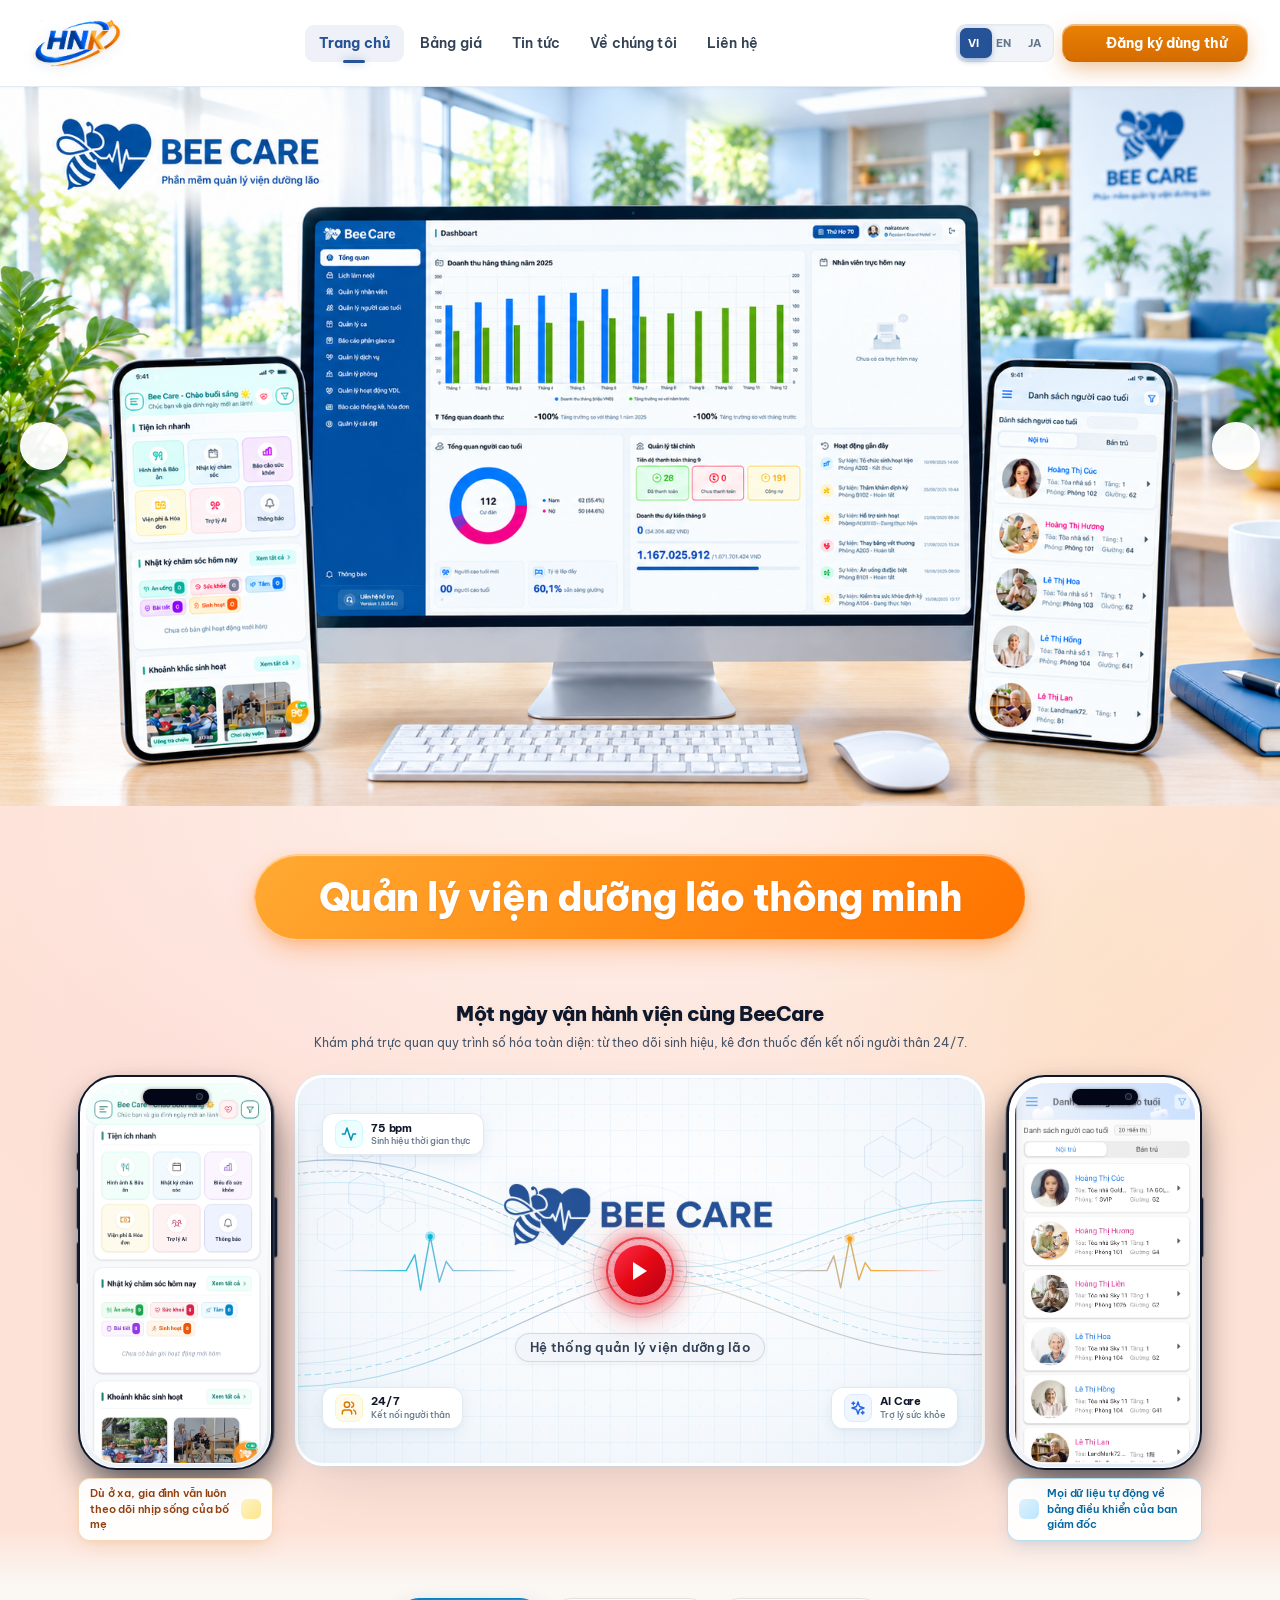
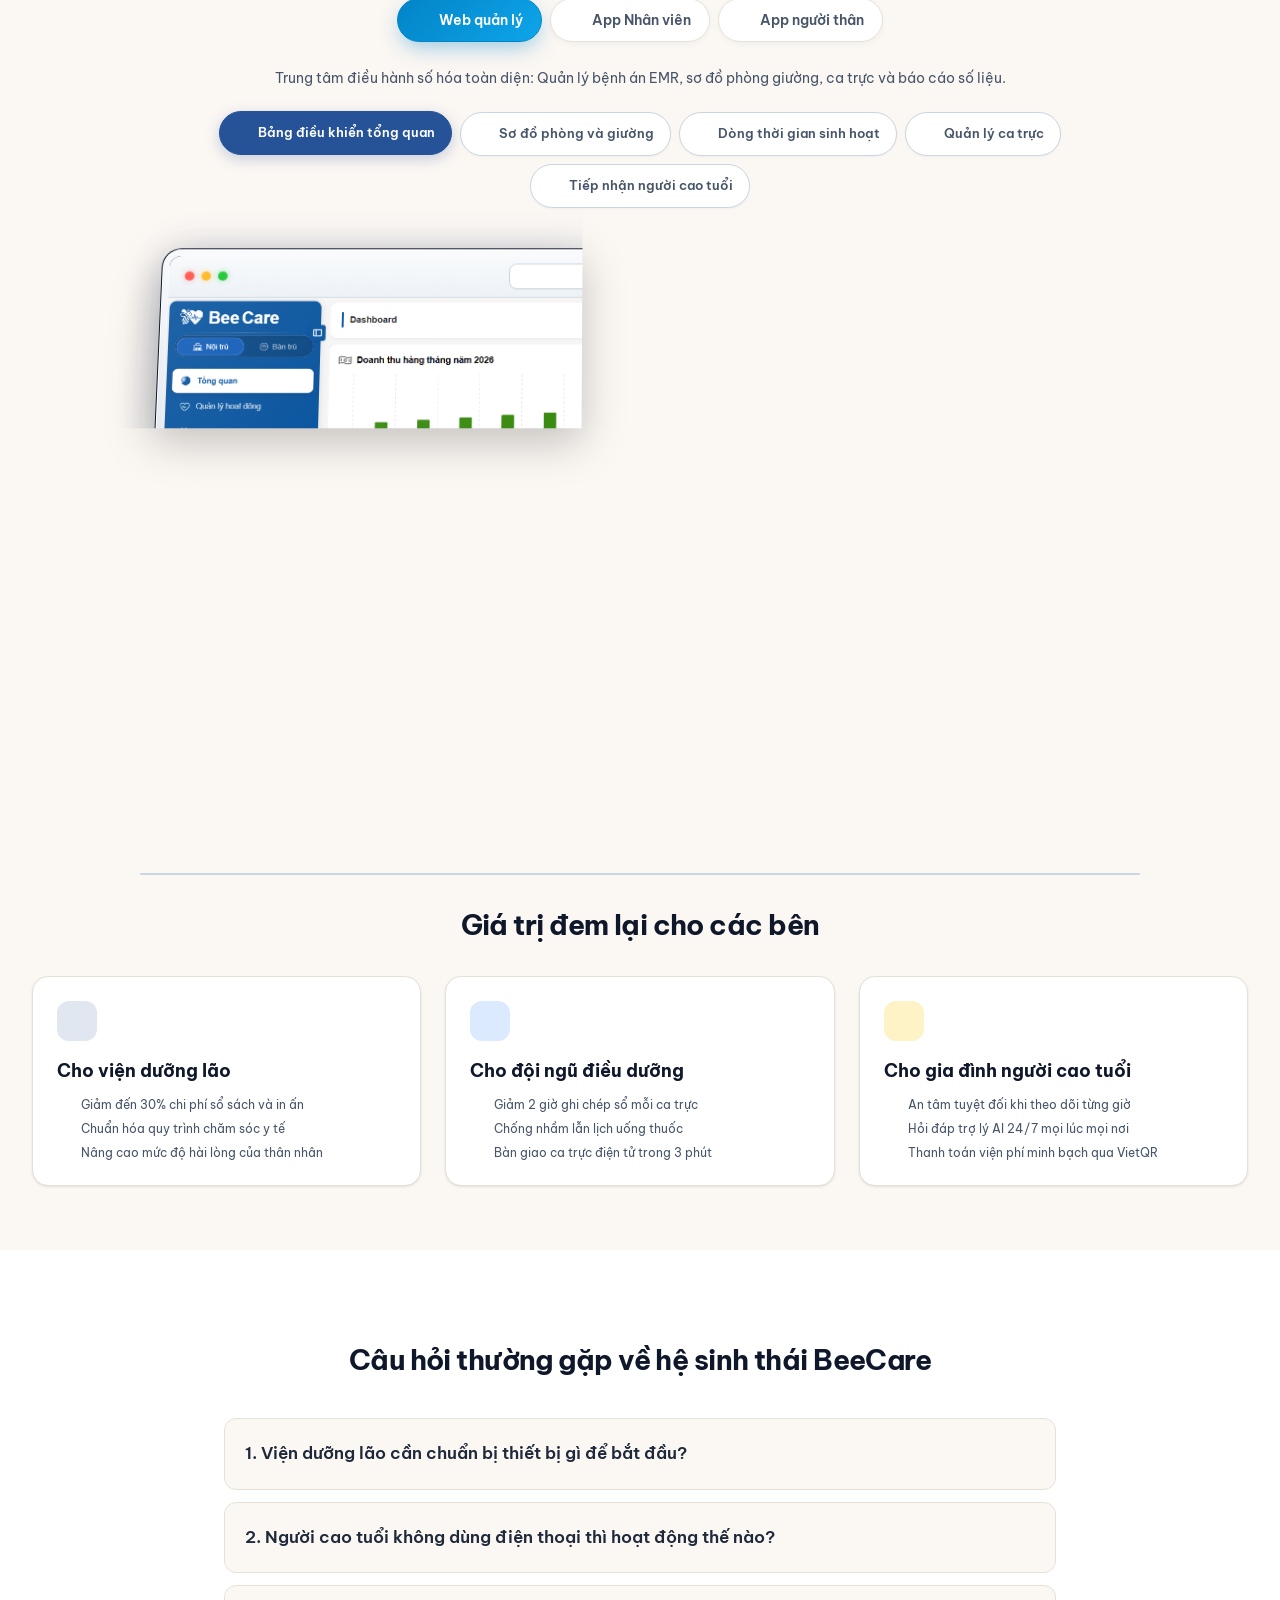
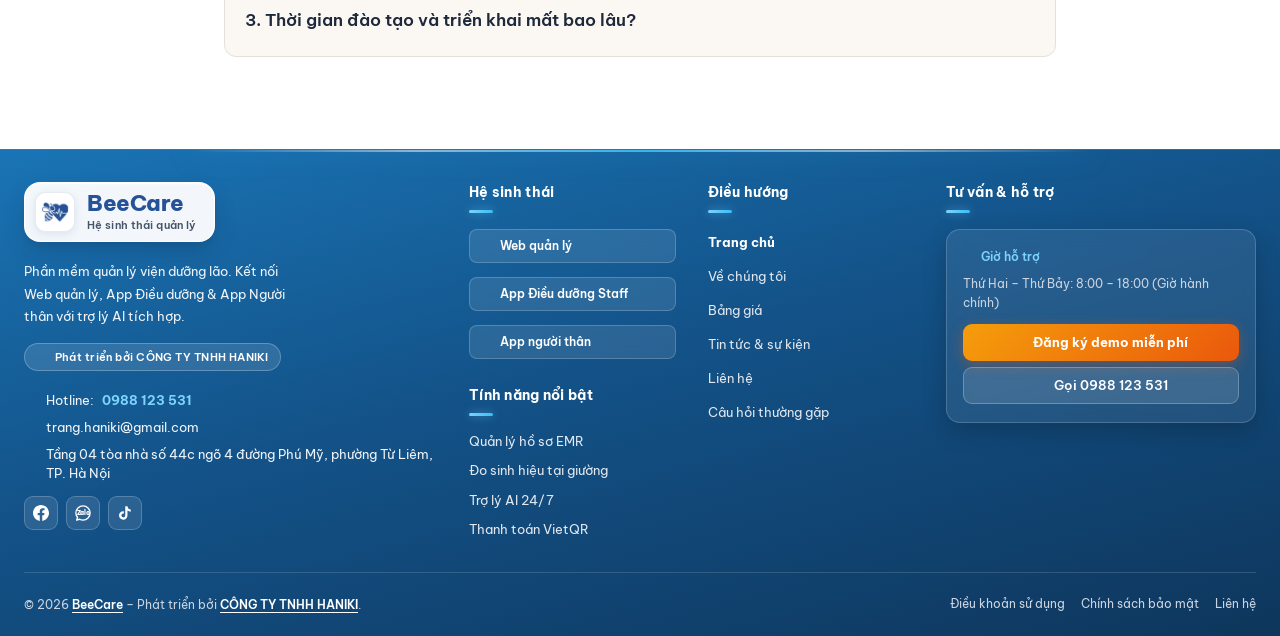
==== commit 812fc63f: "fix địa chỉ component" ====
--- a/index.html
+++ b/index.html
@@ -1,4 +1,4 @@
-<!DOCTYPE html>
+﻿<!DOCTYPE html>
 <html lang="vi" class="scroll-smooth">
 
 <head>
@@ -24,7 +24,7 @@
 
   <!-- Stylesheets -->
   <link rel="stylesheet" href="assets/output.css?v=20261002_v5" />
-  <link rel="stylesheet" href="assets/style.css?v=20261024_v1" />
+  <link rel="stylesheet" href="assets/style.css?v=20261027_v4" />
   <link rel="icon" href="assets/app_icon_512x512.png?v=20261020_v2" type="image/png">
 
   <!-- Preload primary showcase screenshots for instant zero-latency tab switching -->
--- a/assets/style.css
+++ b/assets/style.css
@@ -1,4 +1,4 @@
-/* Ensure Vietnamese font applied globally without system fallback quirks */
+﻿/* Ensure Vietnamese font applied globally without system fallback quirks */
 body,
 html,
 input,
@@ -245,7 +245,7 @@
   align-items: center;
   justify-content: center;
   padding: clamp(14px, 1.8vw, 18px) clamp(36px, 5vw, 64px);
-  background: linear-gradient(135deg, #FFA01B 0%, #FF6600 48%, #E63E00 100%);
+  background: linear-gradient(135deg, #FFAA33 0%, #FF8E16 48%, #FF7300 100%);
   color: #FFFFFF !important;
   -webkit-text-fill-color: #FFFFFF !important;
   font-family: 'Be Vietnam Pro', 'Inter', sans-serif !important;
@@ -255,11 +255,11 @@
   letter-spacing: -0.015em;
   text-align: center;
   border-radius: 9999px;
-  border: 1px solid rgba(255, 255, 255, 0.35);
-  box-shadow: 0 14px 34px -4px rgba(230, 62, 0, 0.42), 
-              0 6px 14px -2px rgba(230, 62, 0, 0.26),
-              inset 0 1px 1px rgba(255, 255, 255, 0.45);
-  text-shadow: 0 1px 2px rgba(180, 50, 0, 0.25);
+  border: 1px solid rgba(255, 255, 255, 0.45);
+  box-shadow: 0 12px 28px -4px rgba(255, 115, 0, 0.35), 
+              0 4px 12px -2px rgba(255, 115, 0, 0.2),
+              inset 0 1px 1px rgba(255, 255, 255, 0.55);
+  text-shadow: 0 1px 2px rgba(180, 80, 0, 0.22);
   max-width: 100%;
   margin: 0 auto;
   transition: transform 0.3s cubic-bezier(0.2, 0.8, 0.2, 1), box-shadow 0.3s cubic-bezier(0.2, 0.8, 0.2, 1);
@@ -267,9 +267,9 @@
 
 .hero-title-card:hover {
   transform: translateY(-2px) scale(1.008);
-  box-shadow: 0 20px 42px -6px rgba(230, 62, 0, 0.52), 
-              0 8px 18px -2px rgba(230, 62, 0, 0.32),
-              inset 0 1px 1px rgba(255, 255, 255, 0.55);
+  box-shadow: 0 18px 36px -4px rgba(255, 115, 0, 0.44), 
+              0 6px 16px -2px rgba(255, 115, 0, 0.26),
+              inset 0 1px 1px rgba(255, 255, 255, 0.65);
 }
 
 @media (max-width: 639px) {
@@ -278,9 +278,9 @@
     font-size: 1.25rem;
     line-height: 1.35;
     border-radius: 9999px;
-    box-shadow: 0 10px 22px -4px rgba(230, 62, 0, 0.38), 
-                0 4px 10px -2px rgba(230, 62, 0, 0.2),
-                inset 0 1px 1px rgba(255, 255, 255, 0.4);
+    box-shadow: 0 8px 20px -3px rgba(255, 115, 0, 0.3), 
+                0 3px 8px -2px rgba(255, 115, 0, 0.16),
+                inset 0 1px 1px rgba(255, 255, 255, 0.45);
   }
 }
 
@@ -7339,20 +7339,25 @@
     box-shadow: 0 25px 60px -12px rgba(245, 158, 11, 0.28), 0 0 0 1px rgba(245, 158, 11, 0.15) !important;
     position: relative;
     z-index: 10;
-    padding: 44px 34px !important;
+    padding: 38px 32px !important;
     border-radius: 28px !important;
     background: #ffffff !important;
 }
 @media (min-width: 768px) {
     .pricing-card-popular {
-        transform: scale(1.05) translateY(-14px);
-        transform-origin: center center;
+        margin-top: 0 !important;
+        transform: none !important;
+    }
+    .pricing-card-popular:hover {
+        transform: translateY(-4px) !important;
+        box-shadow: 0 30px 65px -12px rgba(245, 158, 11, 0.32), 0 0 0 1px rgba(245, 158, 11, 0.22) !important;
     }
 }
 @media (max-width: 767px) {
     .pricing-card-popular {
         padding: 38px 24px !important;
-        margin: 16px 0;
+        margin: 16px 0 16px 0 !important;
+        transform: none !important;
     }
 }
 .pricing-card-popular .vm-icon-box {
@@ -7407,21 +7412,22 @@
 }
 .popular-ribbon {
     position: absolute;
-    top: 0;
-    right: 28px;
+    top: -12px;
+    right: 20px;
     background: linear-gradient(135deg, #F59E0B 0%, #EA580C 100%);
     color: #ffffff;
     font-size: 12px;
     font-weight: 700;
     text-transform: none !important;
     letter-spacing: 0.2px;
-    padding: 7px 18px;
-    border-radius: 0 0 16px 16px;
-    box-shadow: 0 6px 18px rgba(245, 158, 11, 0.35);
+    padding: 5px 14px;
+    border-radius: 9999px;
+    box-shadow: 0 6px 16px rgba(245, 158, 11, 0.32);
     display: inline-flex;
     align-items: center;
-    gap: 6px;
+    gap: 5px;
     overflow: hidden;
+    z-index: 20;
 }
 .popular-ribbon::after {
     content: '';
@@ -10409,4 +10415,148 @@
   color: #0F172A !important;
 }
 
-
+/* ===================== IN-CARD COMPARISON LIST ===================== */
+/* Standardization classes for razor-sharp row alignment */
+.card-plan-top {
+  display: flex;
+  flex-direction: column;
+}
+
+.card-plan-desc {
+  min-height: 64px;
+}
+
+.card-plan-price-block {
+  min-height: 180px;
+  display: flex;
+  flex-direction: column;
+  justify-content: space-between;
+}
+
+.card-plan-platform-wrap {
+  min-height: 48px;
+  display: flex;
+  align-items: center;
+}
+
+.card-compare-box {
+  margin-top: 0;
+  padding-top: 18px;
+  border-top: 1px solid #F1F5F9;
+  flex: 1;
+  display: flex;
+  flex-direction: column;
+  justify-content: flex-start;
+}
+
+.card-compare-head {
+  font-size: 11px;
+  font-weight: 700;
+  text-transform: uppercase;
+  letter-spacing: 0.05em;
+  min-height: 24px;
+  display: flex;
+  align-items: center;
+  margin-bottom: 14px;
+}
+
+.card-compare-list {
+  display: flex;
+  flex-direction: column;
+  gap: 12px;
+  margin-bottom: 8px;
+}
+
+.card-compare-item {
+  display: flex;
+  align-items: flex-start;
+  gap: 10px;
+  font-size: 13px;
+  line-height: 1.45;
+  min-height: 42px;
+}
+
+.card-compare-item.included {
+  color: #1E293B;
+  font-weight: 500;
+}
+
+.card-compare-item.highlight-pro {
+  color: #78350F;
+  font-weight: 600;
+}
+
+.card-compare-item.highlight-vip {
+  color: #0369A1;
+  font-weight: 600;
+}
+
+.card-compare-item.not-included {
+  color: #94A3B8;
+  opacity: 0.65;
+}
+
+.card-compare-item.not-included span {
+  text-decoration: line-through;
+  text-decoration-color: #CBD5E1;
+}
+
+.card-compare-icon-check {
+  display: inline-flex;
+  align-items: center;
+  justify-content: center;
+  width: 20px;
+  height: 20px;
+  border-radius: 50%;
+  background: #DCFCE7;
+  color: #16A34A;
+  flex-shrink: 0;
+  margin-top: 1px;
+}
+
+.card-compare-icon-pro {
+  background: #FEF3C7;
+  color: #D97706;
+}
+
+.card-compare-icon-vip {
+  background: #E0F2FE;
+  color: #0284C7;
+}
+
+.card-compare-icon-dash {
+  display: inline-flex;
+  align-items: center;
+  justify-content: center;
+  width: 20px;
+  height: 20px;
+  color: #94A3B8;
+  flex-shrink: 0;
+  margin-top: 1px;
+  font-size: 16px;
+  font-weight: 700;
+  line-height: 1;
+}
+
+.card-compare-badge {
+  display: inline-block;
+  padding: 1.5px 8px;
+  border-radius: 6px;
+  font-size: 11px;
+  font-weight: 700;
+  letter-spacing: 0.02em;
+}
+
+.card-compare-badge-pro {
+  background: #FEF3C7;
+  color: #92400E;
+  border: 1px solid #FDE68A;
+}
+
+.card-compare-badge-vip {
+  background: #E0F2FE;
+  color: #0369A1;
+  border: 1px solid #BAE6FD;
+}
+
+
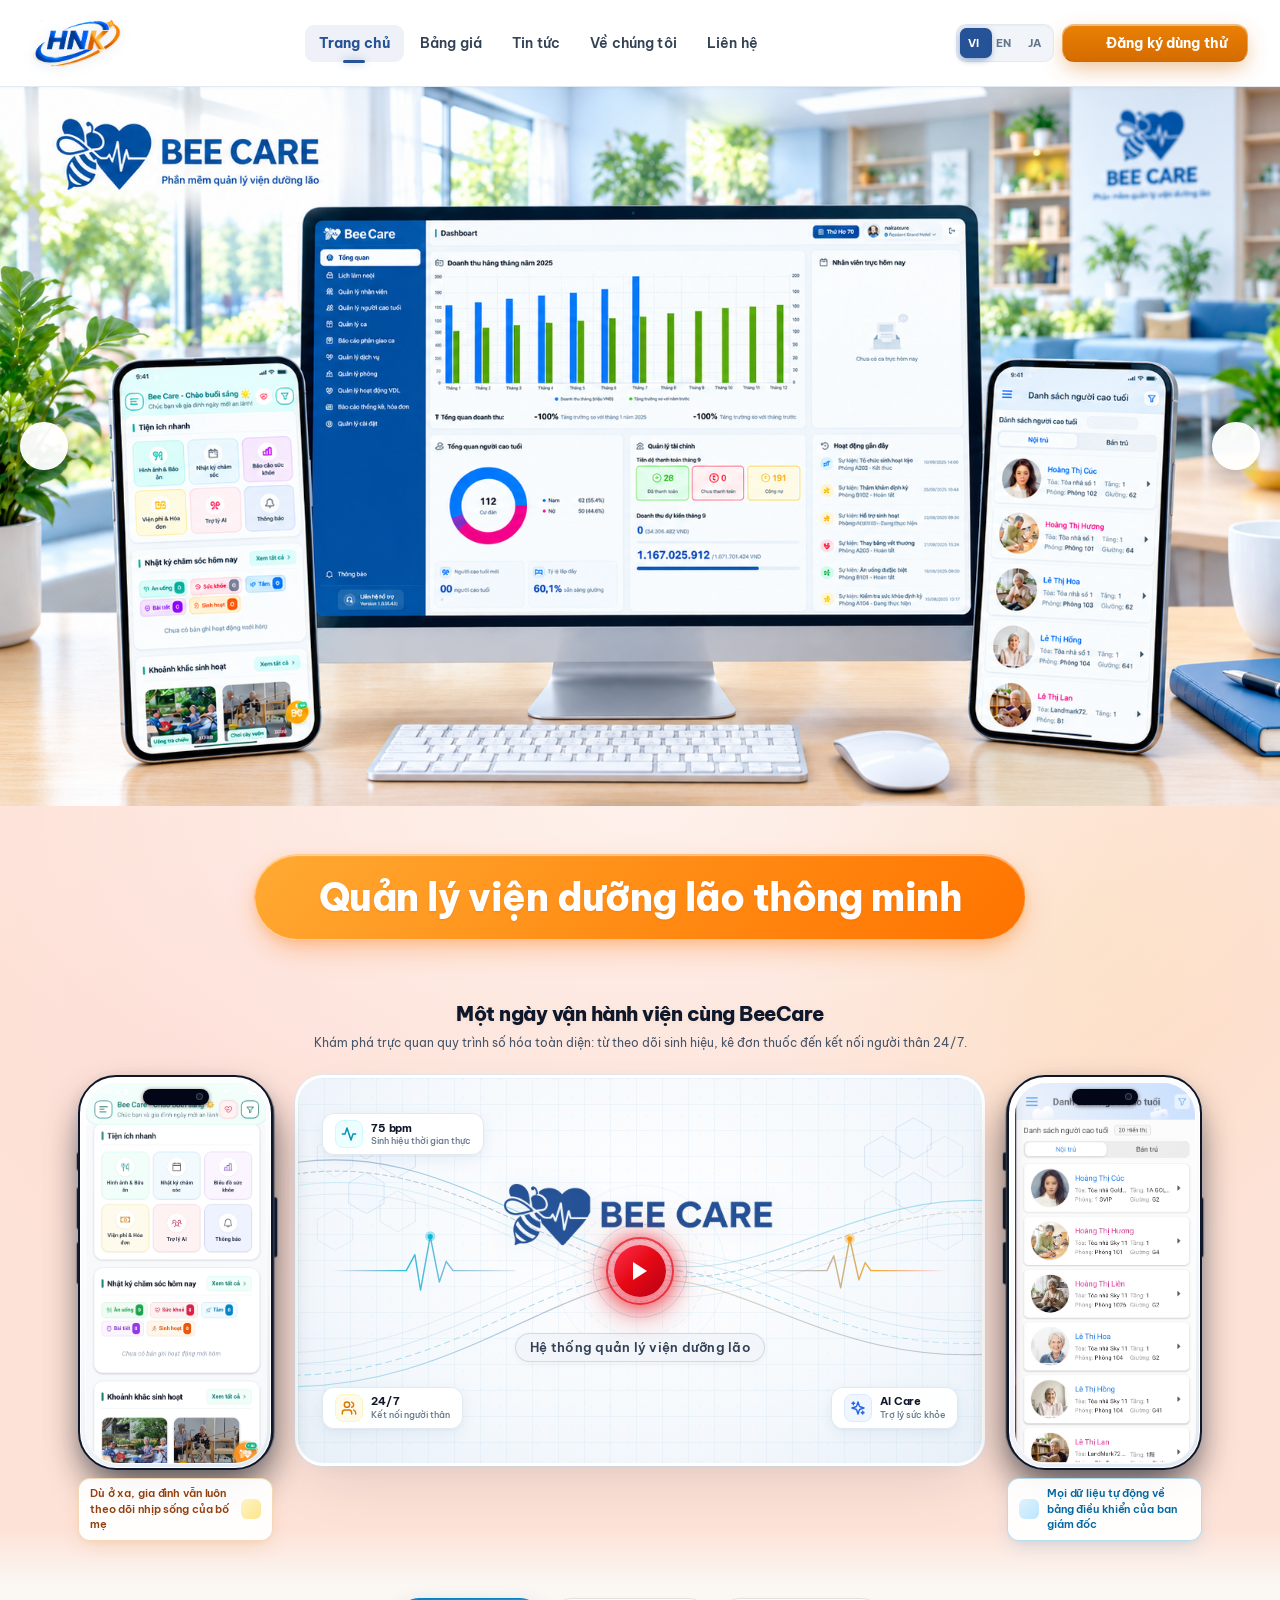
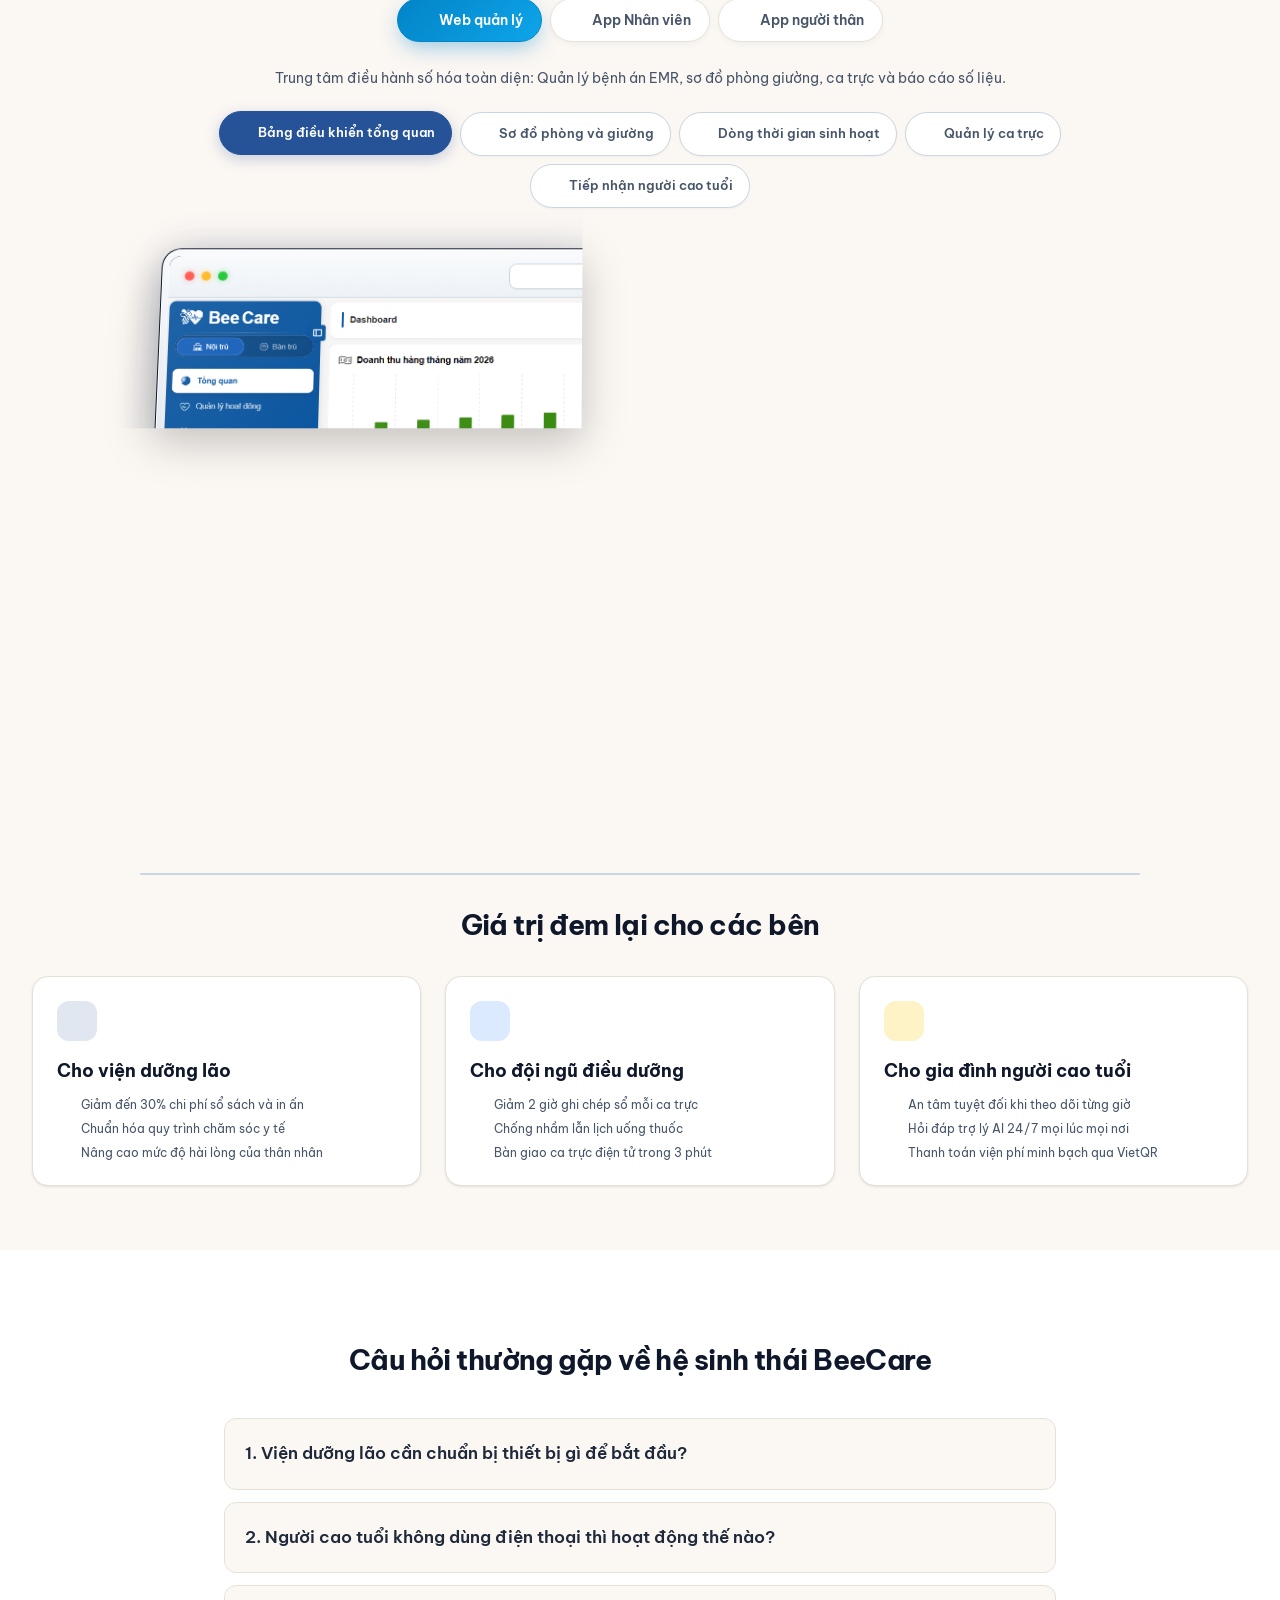
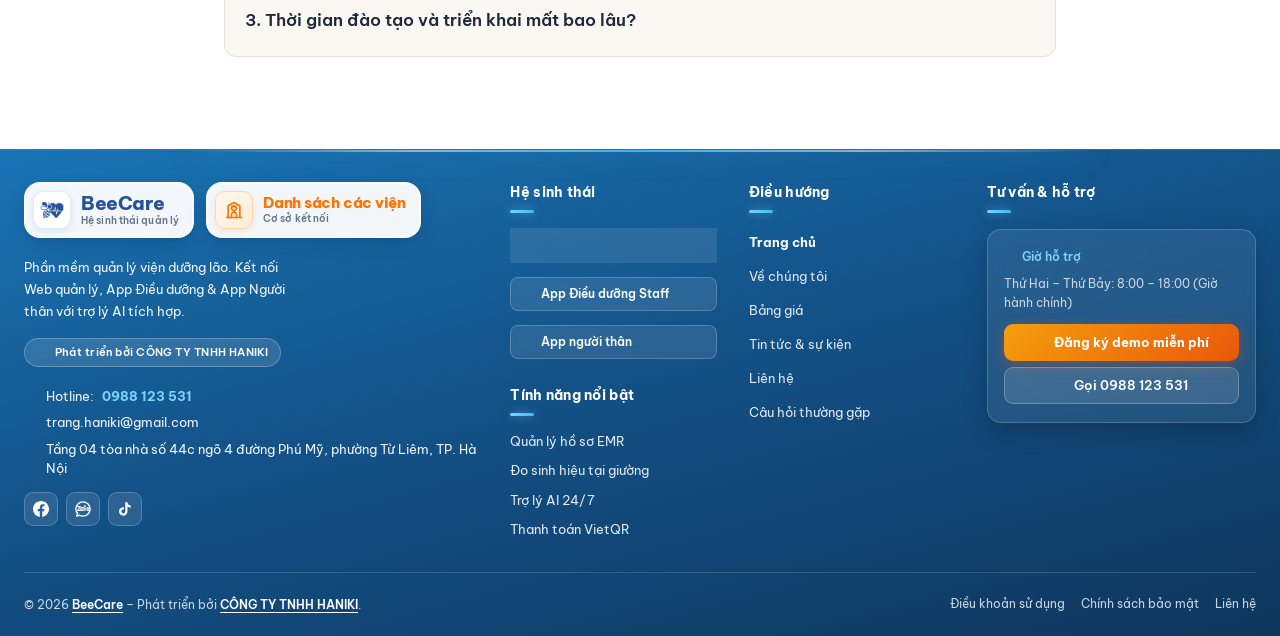
==== commit a5e1f111: "fix add component" ====
--- a/index.html
+++ b/index.html
@@ -1,4 +1,4 @@
-﻿<!DOCTYPE html>
+<!DOCTYPE html>
 <html lang="vi" class="scroll-smooth">
 
 <head>
@@ -24,7 +24,7 @@
 
   <!-- Stylesheets -->
   <link rel="stylesheet" href="assets/output.css?v=20261002_v5" />
-  <link rel="stylesheet" href="assets/style.css?v=20261027_v4" />
+  <link rel="stylesheet" href="assets/style.css?v=20261029_v3" />
   <link rel="icon" href="assets/app_icon_512x512.png?v=20261020_v2" type="image/png">
 
   <!-- Preload primary showcase screenshots for instant zero-latency tab switching -->
@@ -1506,15 +1506,33 @@
 
         <!-- Cột 1: Brand + Thông tin liên hệ -->
         <div>
-          <a href="index.html" class="footer-brand-logo">
-            <div class="footer-brand-icon">
-              <img src="assets/logo_bee_blue.png?v=20261020" alt="BeeCare logo">
-            </div>
-            <div>
-              <div class="footer-brand-name"><span class="bee">Bee</span><span class="care">Care</span></div>
-              <div class="footer-tagline" data-i18n="footer_tagline">Hệ sinh thái quản lý</div>
-            </div>
-          </a>
+          <div class="footer-brand-row">
+            <a href="index.html" class="footer-brand-logo" title="BeeCare – Hệ sinh thái quản lý">
+              <div class="footer-brand-icon">
+                <img src="assets/logo_bee_blue.png?v=20261020" alt="BeeCare logo">
+              </div>
+              <div>
+                <div class="footer-brand-name"><span class="bee">Bee</span><span class="care">Care</span></div>
+                <div class="footer-tagline" data-i18n="footer_tagline">Hệ sinh thái quản lý</div>
+              </div>
+            </a>
+
+            <!-- Component bên phải cạnh: Back trắng chữ Cam - Danh sách các viện -->
+            <a href="company.html#partners" class="footer-facility-card" title="Danh sách các viện dưỡng lão đối tác">
+              <div class="footer-facility-icon">
+                <svg class="w-5 h-5 text-[#FF7300]" viewBox="0 0 24 24" fill="none" stroke="currentColor" stroke-width="2" stroke-linecap="round" stroke-linejoin="round">
+                  <path d="M3 21h18"></path>
+                  <path d="M5 21V7l7-4 7 4v14"></path>
+                  <path d="M9 10a3 3 0 0 1 6 0c0 2-3 4-3 4s-3-2-3-4Z" fill="currentColor" fill-opacity="0.18"></path>
+                  <path d="M9 21v-4a2 2 0 0 1 2-2h2a2 2 0 0 1 2 2v4"></path>
+                </svg>
+              </div>
+              <div>
+                <div class="footer-facility-title" data-i18n="footer_facility_title">Danh sách các viện</div>
+                <div class="footer-facility-tagline" data-i18n="footer_facility_sub">Cơ sở kết nối</div>
+              </div>
+            </a>
+          </div>
           <p class="footer-desc" data-i18n="footer_desc">Phần mềm quản lý viện dưỡng lão. Kết nối Web quản lý, App Điều dưỡng & App Người thân với trợ lý AI tích hợp.</p>
           <div class="footer-company-badge">
             <i data-lucide="building-2" style="width:12px;height:12px;flex-shrink:0"></i>
--- a/assets/style.css
+++ b/assets/style.css
@@ -1,4 +1,4 @@
-﻿/* Ensure Vietnamese font applied globally without system fallback quirks */
+/* Ensure Vietnamese font applied globally without system fallback quirks */
 body,
 html,
 input,
@@ -1395,80 +1395,183 @@
   padding-bottom: 32px;
   border-bottom: 1px solid rgba(255, 255, 255, 0.14);
 }
-@media (min-width: 768px) {
+@media (min-width: 640px) and (max-width: 1023px) {
   .footer-grid {
-    grid-template-columns: 2fr 1fr 1fr 1.5fr;
-    gap: 32px;
-  }
-}
-@media (min-width: 640px) and (max-width: 767px) {
+    grid-template-columns: 1fr 1fr !important;
+    gap: 32px !important;
+  }
+}
+@media (min-width: 1024px) {
   .footer-grid {
-    grid-template-columns: 1fr 1fr;
-    gap: 32px;
-  }
-}
-
-/* Footer brand column */
-.footer-brand-logo {
-  display: inline-flex;
-  align-items: center;
-  gap: 12px;
-  padding: 8px 18px 8px 10px;
-  margin-bottom: 18px;
-  text-decoration: none;
-  background: rgba(255, 255, 255, 0.95);
+    grid-template-columns: 2.2fr 1fr 1fr 1.3fr !important;
+    gap: 32px !important;
+  }
+}
+
+/* Footer brand column & Facility card */
+.footer-brand-row {
+  display: flex !important;
+  align-items: center !important;
+  gap: 12px !important;
+  flex-wrap: nowrap !important; /* Luôn sang ngang nhau */
+  margin-bottom: 18px !important;
+  max-width: 100%;
+}
+
+.footer-brand-logo,
+.footer-facility-card {
+  display: inline-flex !important;
+  align-items: center !important;
+  gap: 10px !important;
+  height: 56px !important; /* Chiều cao đồng bộ chuẩn xác 56px */
+  min-height: 56px !important;
+  max-height: 56px !important;
+  box-sizing: border-box !important;
+  padding: 0 14px 0 8px !important;
+  margin: 0 !important;
+  text-decoration: none !important;
+  background: rgba(255, 255, 255, 0.95) !important;
   backdrop-filter: blur(16px);
   -webkit-backdrop-filter: blur(16px);
+  border-radius: 16px !important;
   border: 1px solid rgba(255, 255, 255, 0.95);
-  border-radius: 16px;
-  box-shadow: 0 10px 25px -4px rgba(10, 30, 60, 0.22),
+  box-shadow: 0 8px 20px -3px rgba(10, 30, 60, 0.18),
+              0 3px 8px -2px rgba(0, 0, 0, 0.06),
+              inset 0 1px 2px rgba(255, 255, 255, 1);
+  transition: transform 0.25s ease, box-shadow 0.25s ease, background 0.25s ease, border-color 0.25s ease;
+  user-select: none;
+  flex-shrink: 0 !important;
+}
+
+.footer-brand-logo:hover,
+.footer-facility-card:hover {
+  transform: translateY(-2px);
+  background: #ffffff !important;
+  border-color: rgba(255, 255, 255, 1) !important;
+  box-shadow: 0 12px 28px -3px rgba(10, 30, 60, 0.28),
               0 4px 10px -2px rgba(0, 0, 0, 0.08),
               inset 0 1px 2px rgba(255, 255, 255, 1);
-  transition: transform 0.25s ease, box-shadow 0.25s ease, background 0.25s ease;
-}
-.footer-brand-logo:hover {
-  transform: translateY(-2px);
-  background: #ffffff;
-  box-shadow: 0 14px 32px -4px rgba(10, 30, 60, 0.32),
-              0 6px 14px -2px rgba(0, 0, 0, 0.1),
-              inset 0 1px 2px rgba(255, 255, 255, 1);
-}
+}
+
+.footer-brand-icon,
+.footer-facility-icon {
+  width: 38px !important;
+  height: 38px !important;
+  min-width: 38px !important;
+  min-height: 38px !important;
+  border-radius: 10px !important;
+  display: flex !important;
+  align-items: center !important;
+  justify-content: center !important;
+  flex-shrink: 0 !important;
+}
+
 .footer-brand-icon {
-  width: 40px;
-  height: 40px;
-  border-radius: 10px;
-  background: #ffffff;
-  display: flex;
-  align-items: center;
-  justify-content: center;
-  flex-shrink: 0;
-  box-shadow: 0 2px 8px rgba(38, 83, 151, 0.12);
+  background: #ffffff !important;
+  box-shadow: 0 2px 6px rgba(38, 83, 151, 0.12);
   border: 1px solid rgba(226, 232, 240, 0.85);
 }
+
 .footer-brand-icon img {
-  width: 30px;
-  height: 30px;
+  width: 26px !important;
+  height: 26px !important;
   object-fit: contain;
 }
+
+.footer-facility-icon {
+  background: linear-gradient(135deg, #FFF7ED 0%, #FFEDD5 100%) !important;
+  box-shadow: 0 2px 6px rgba(255, 115, 0, 0.15);
+  border: 1px solid #FED7AA !important;
+  color: #FF7300 !important;
+}
+
+.footer-brand-logo > div:not(.footer-brand-icon),
+.footer-facility-card > div:not(.footer-facility-icon) {
+  display: flex !important;
+  flex-direction: column !important;
+  justify-content: center !important;
+  line-height: 1.15 !important;
+}
+
 .footer-brand-name {
-  font-size: 22px;
-  font-weight: 800;
-  line-height: 1.1;
-  letter-spacing: -0.02em;
-}
+  font-size: 19px !important;
+  font-weight: 800 !important;
+  line-height: 1.1 !important;
+  letter-spacing: -0.02em !important;
+}
+
 .footer-brand-name .bee,
 .footer-brand-name .care,
 .footer-logo-brand .footer-logo-bee,
 .footer-logo-brand .footer-logo-care {
   color: #265397 !important;
 }
-.footer-tagline {
-  font-size: 11px;
-  color: #475569;
-  font-weight: 600;
-  letter-spacing: 0.01em;
-  margin-top: 2px;
-}
+
+.footer-facility-title {
+  font-family: 'Be Vietnam Pro', 'Inter', sans-serif !important;
+  font-size: 15px !important;
+  font-weight: 800 !important;
+  line-height: 1.1 !important;
+  letter-spacing: -0.015em !important;
+  color: #FF7300 !important; /* Back trắng chữ Cam */
+  white-space: nowrap !important;
+}
+
+.footer-tagline,
+.footer-facility-tagline {
+  font-family: 'Be Vietnam Pro', 'Inter', sans-serif !important;
+  font-size: 10px !important;
+  font-weight: 600 !important;
+  color: #64748B !important;
+  line-height: 1.15 !important;
+  letter-spacing: 0.01em !important;
+  margin-top: 2px !important;
+  white-space: nowrap !important;
+}
+
+@media (min-width: 1024px) {
+  .footer-grid {
+    grid-template-columns: 2.2fr 1fr 1fr 1.3fr !important;
+  }
+}
+
+@media (max-width: 639px) {
+  .footer-brand-row {
+    gap: 8px !important;
+    flex-wrap: nowrap !important;
+    overflow-x: auto !important;
+    -webkit-overflow-scrolling: touch !important;
+    padding-bottom: 4px !important;
+  }
+  .footer-brand-logo,
+  .footer-facility-card {
+    height: 50px !important;
+    min-height: 50px !important;
+    max-height: 50px !important;
+    padding: 0 10px 0 6px !important;
+    border-radius: 13px !important;
+    gap: 8px !important;
+  }
+  .footer-brand-icon,
+  .footer-facility-icon {
+    width: 34px !important;
+    height: 34px !important;
+    min-width: 34px !important;
+    min-height: 34px !important;
+    border-radius: 8px !important;
+  }
+  .footer-brand-name {
+    font-size: 17px !important;
+  }
+  .footer-facility-title {
+    font-size: 13px !important;
+  }
+  .footer-tagline,
+  .footer-facility-tagline {
+    font-size: 9px !important;
+  }
+}
+
 .footer-desc {
   font-size: 13px;
   color: #f1f5f9;
